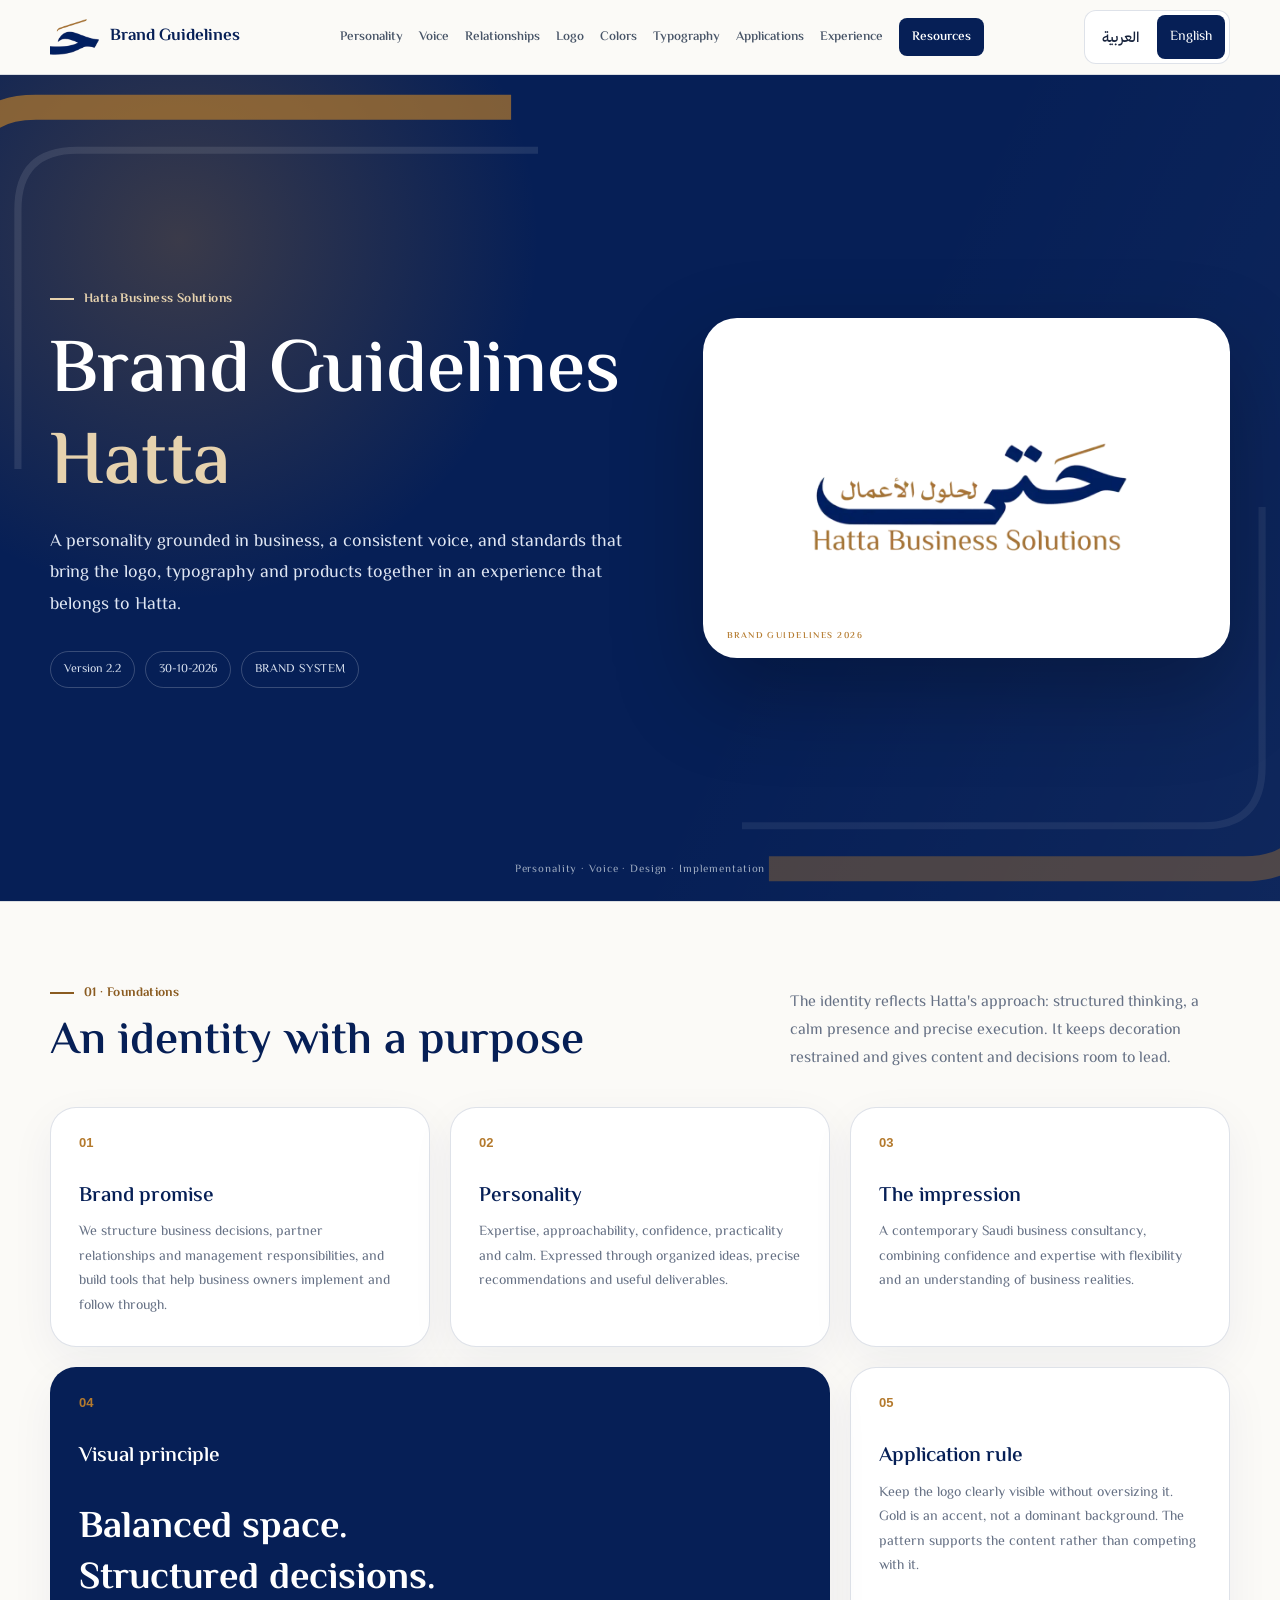
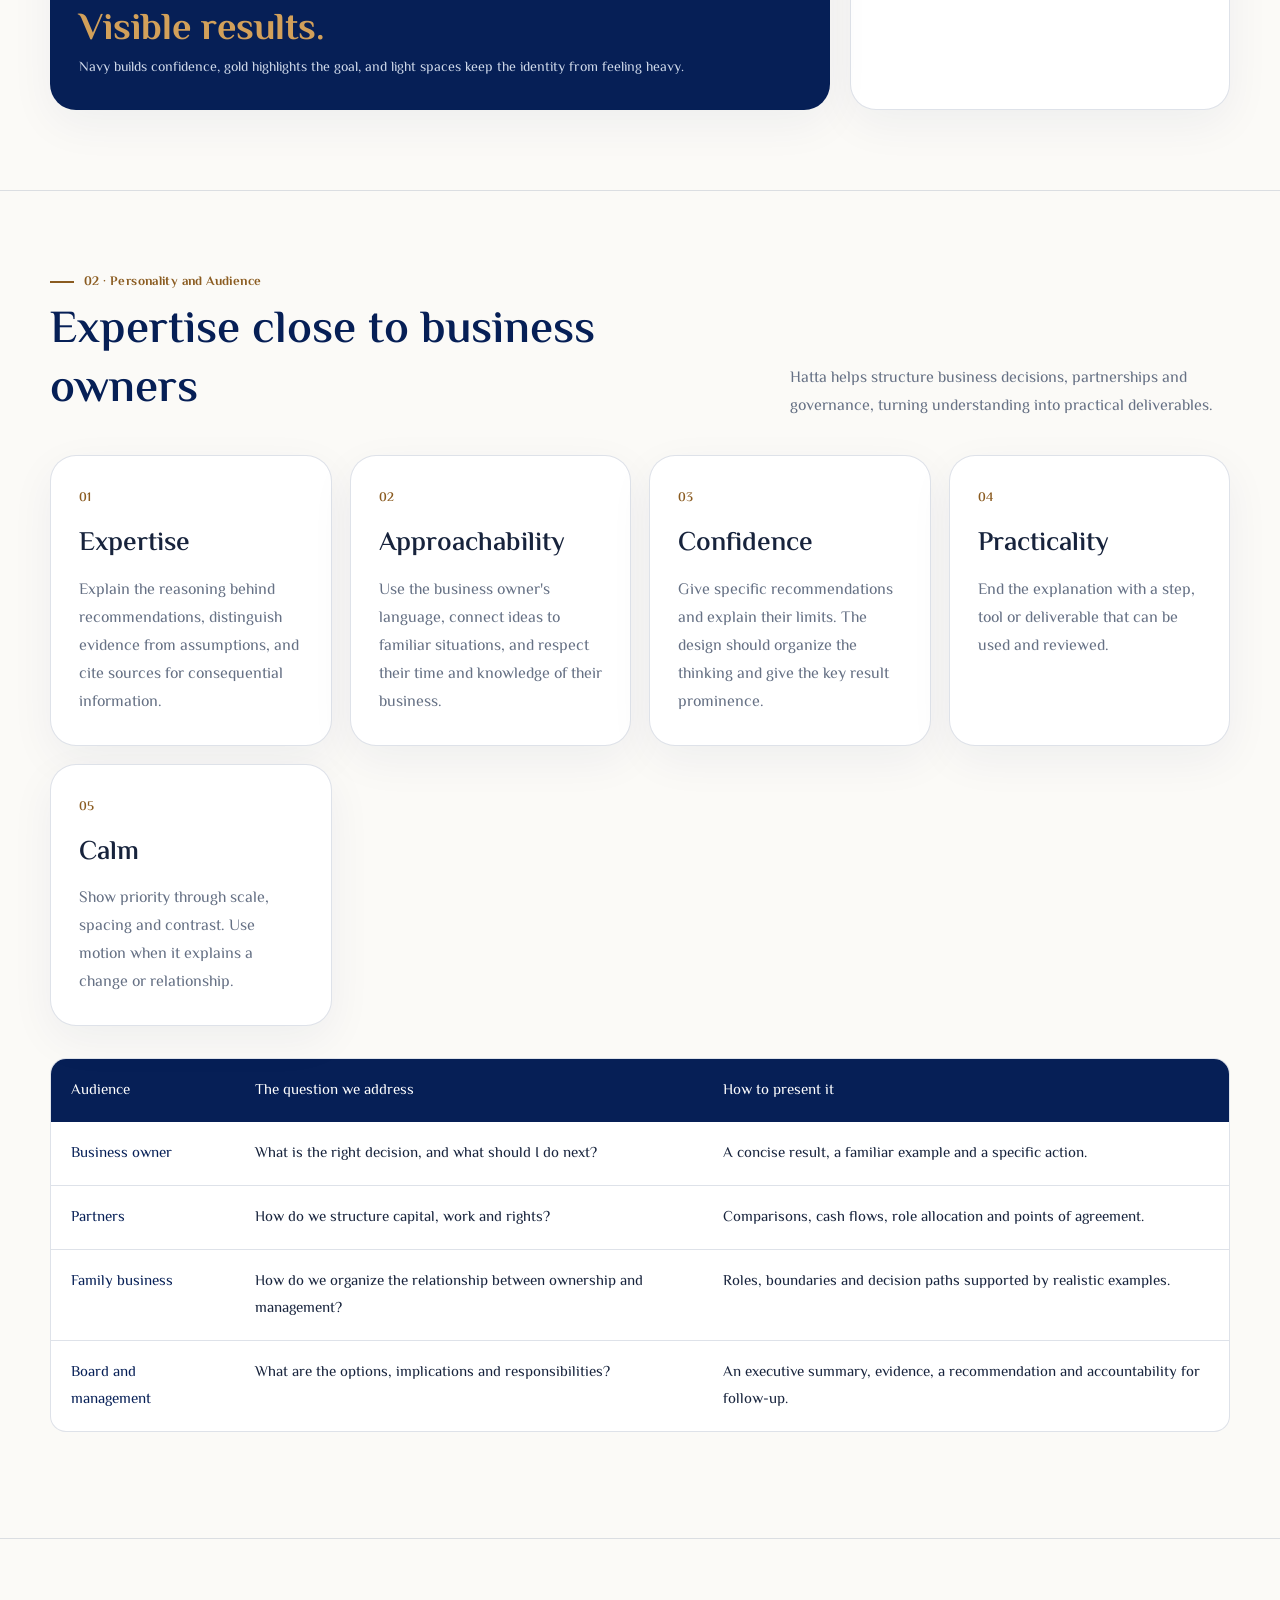
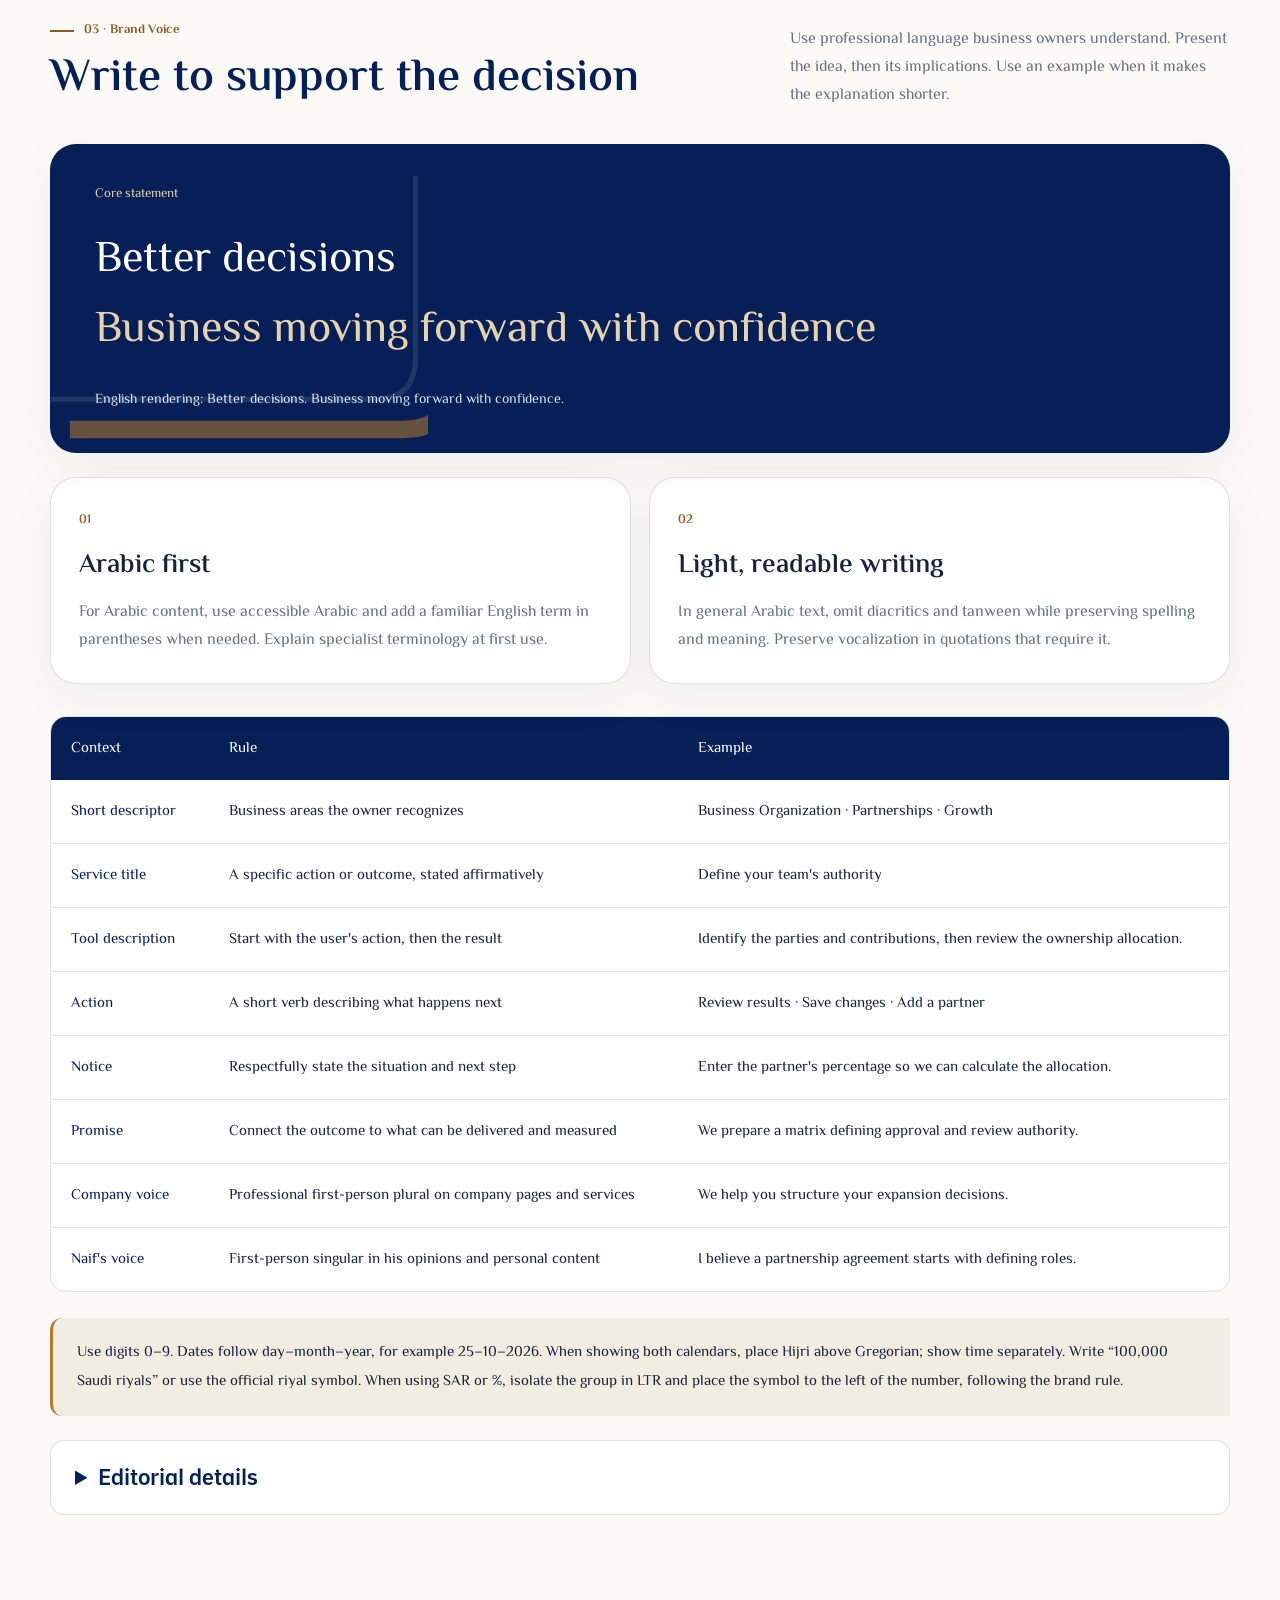
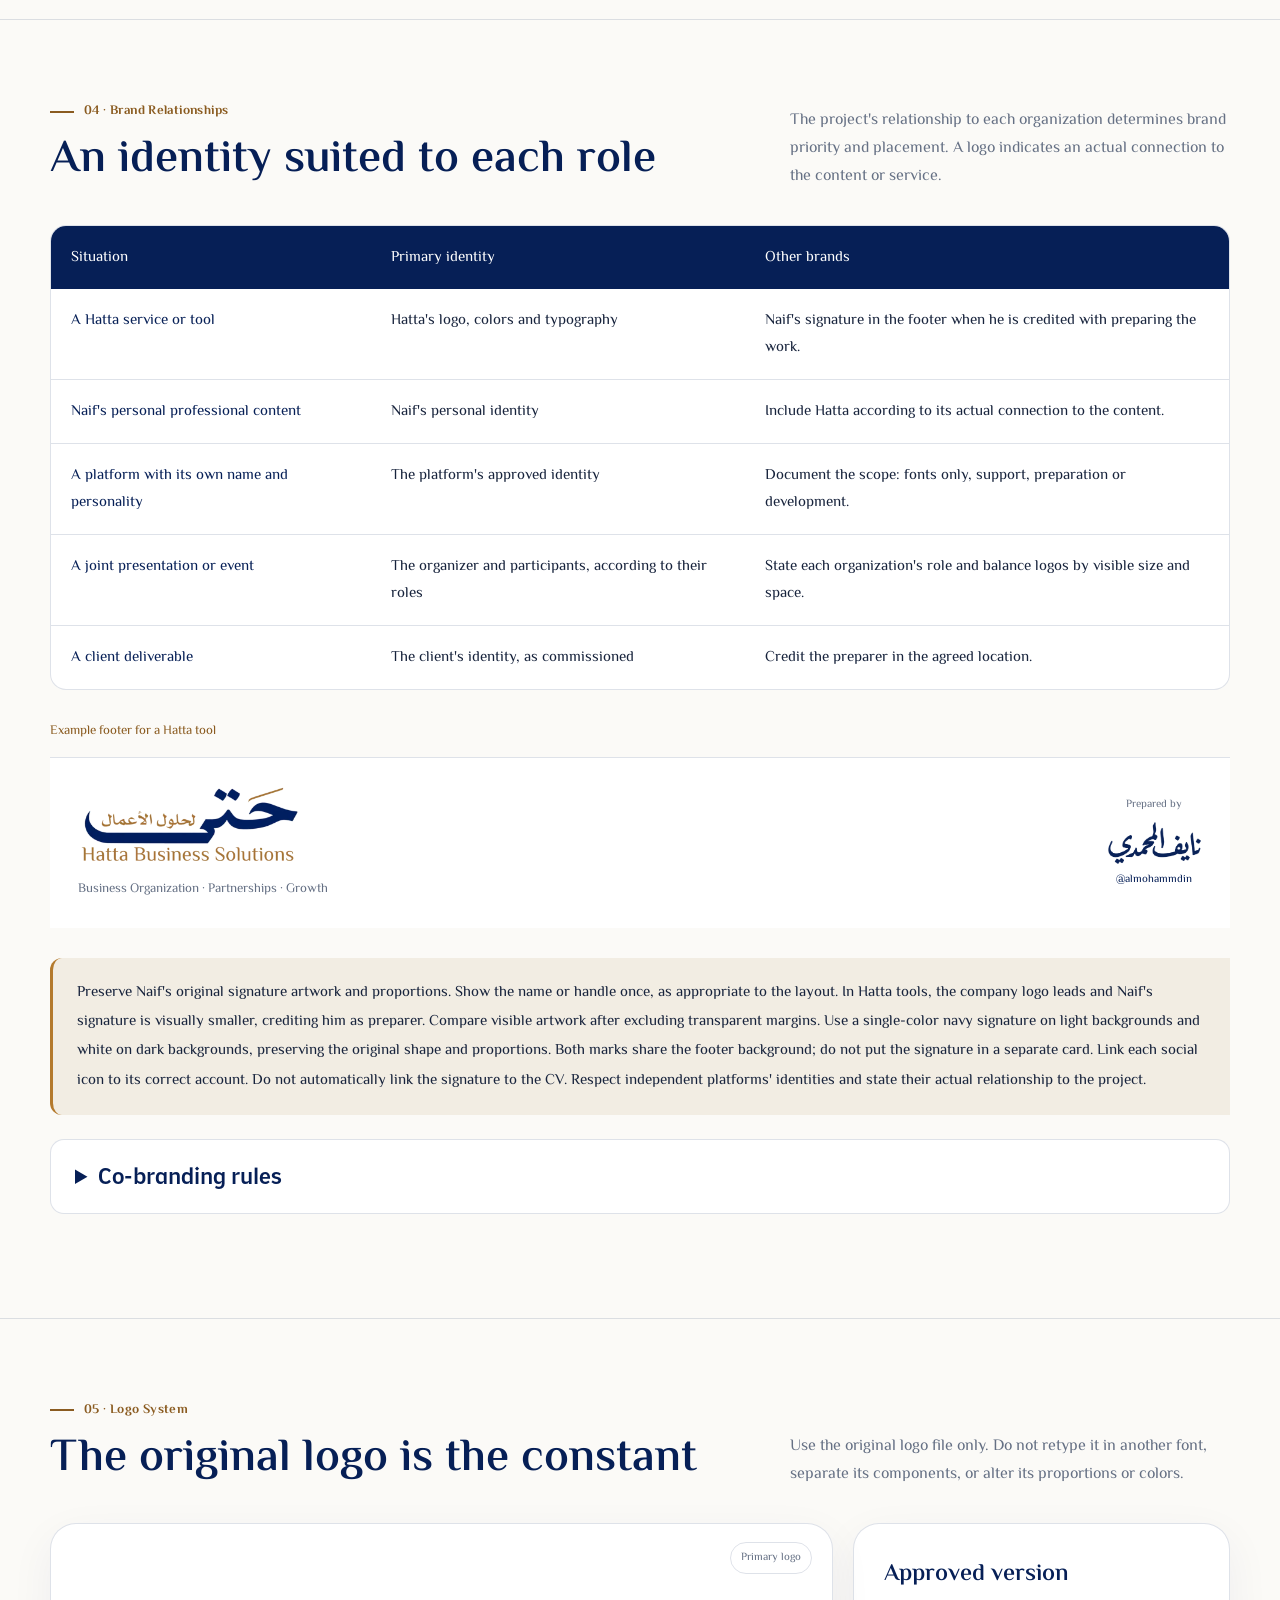
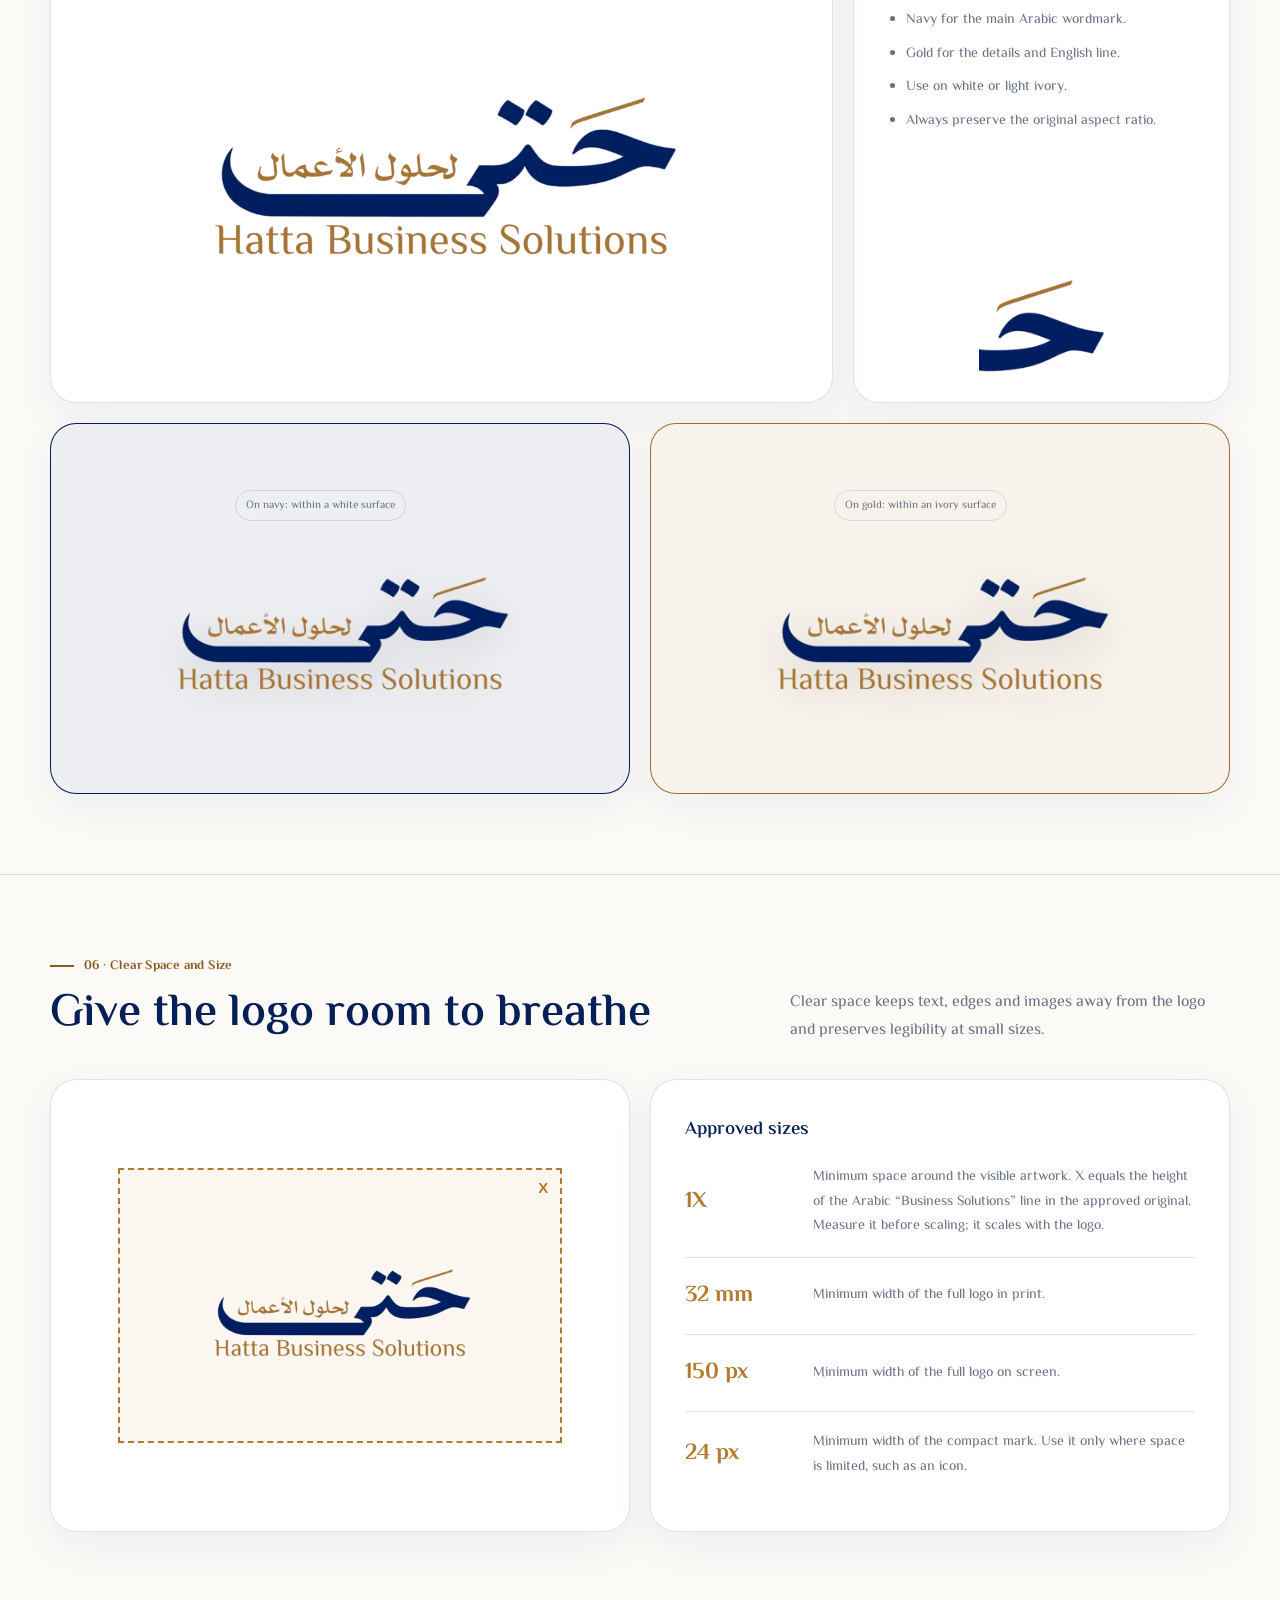
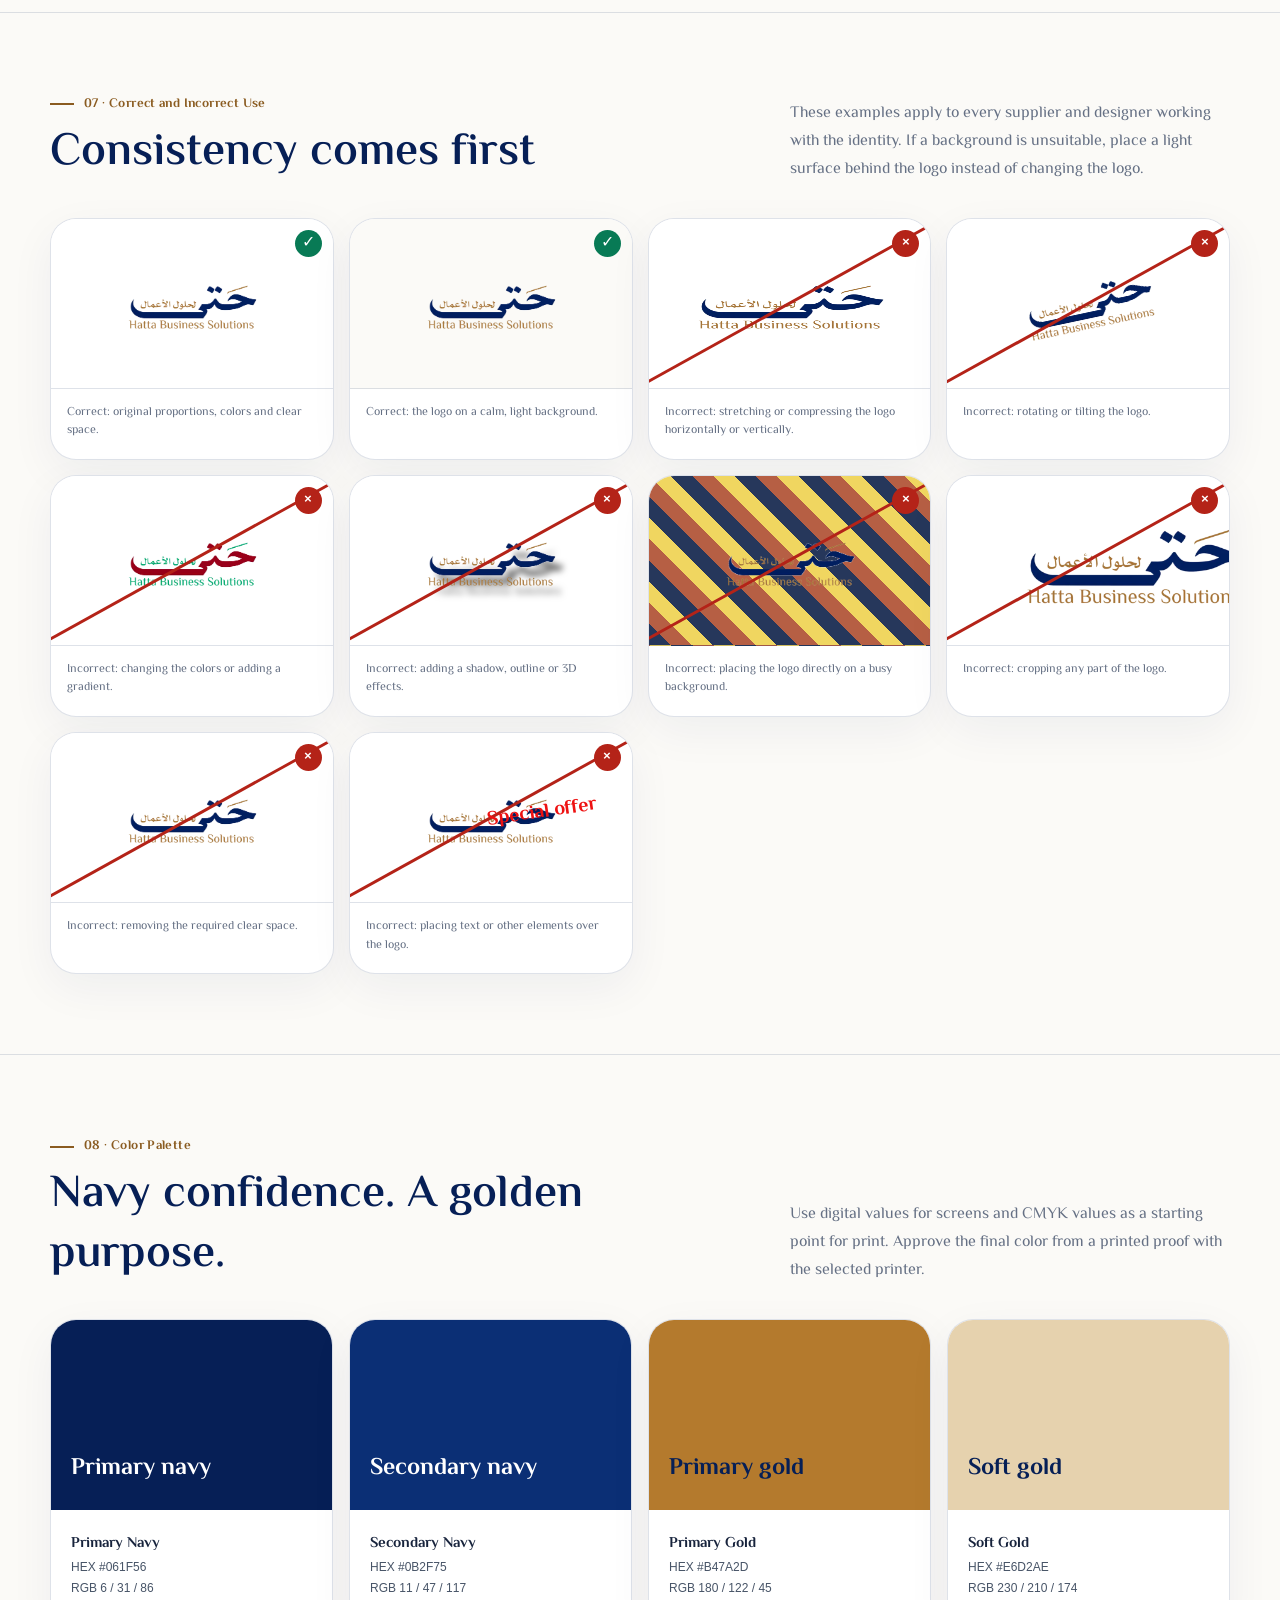
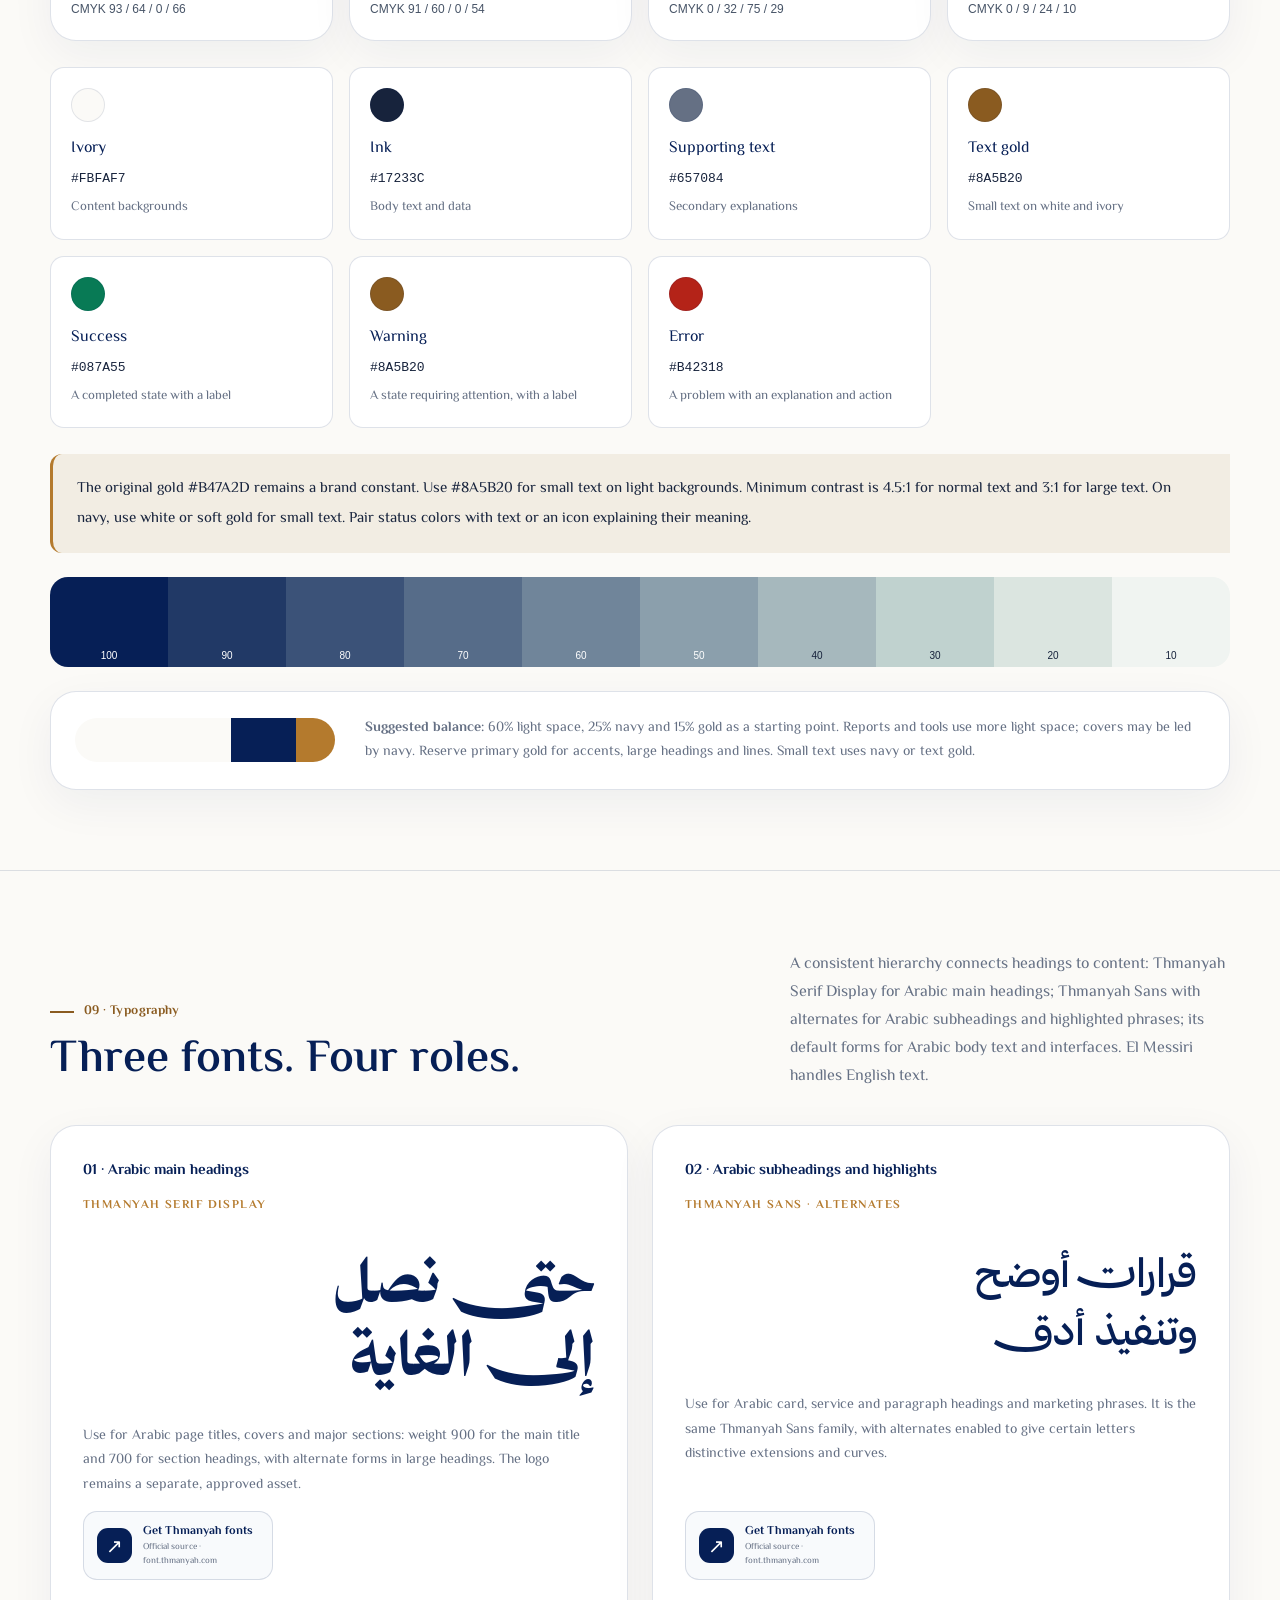
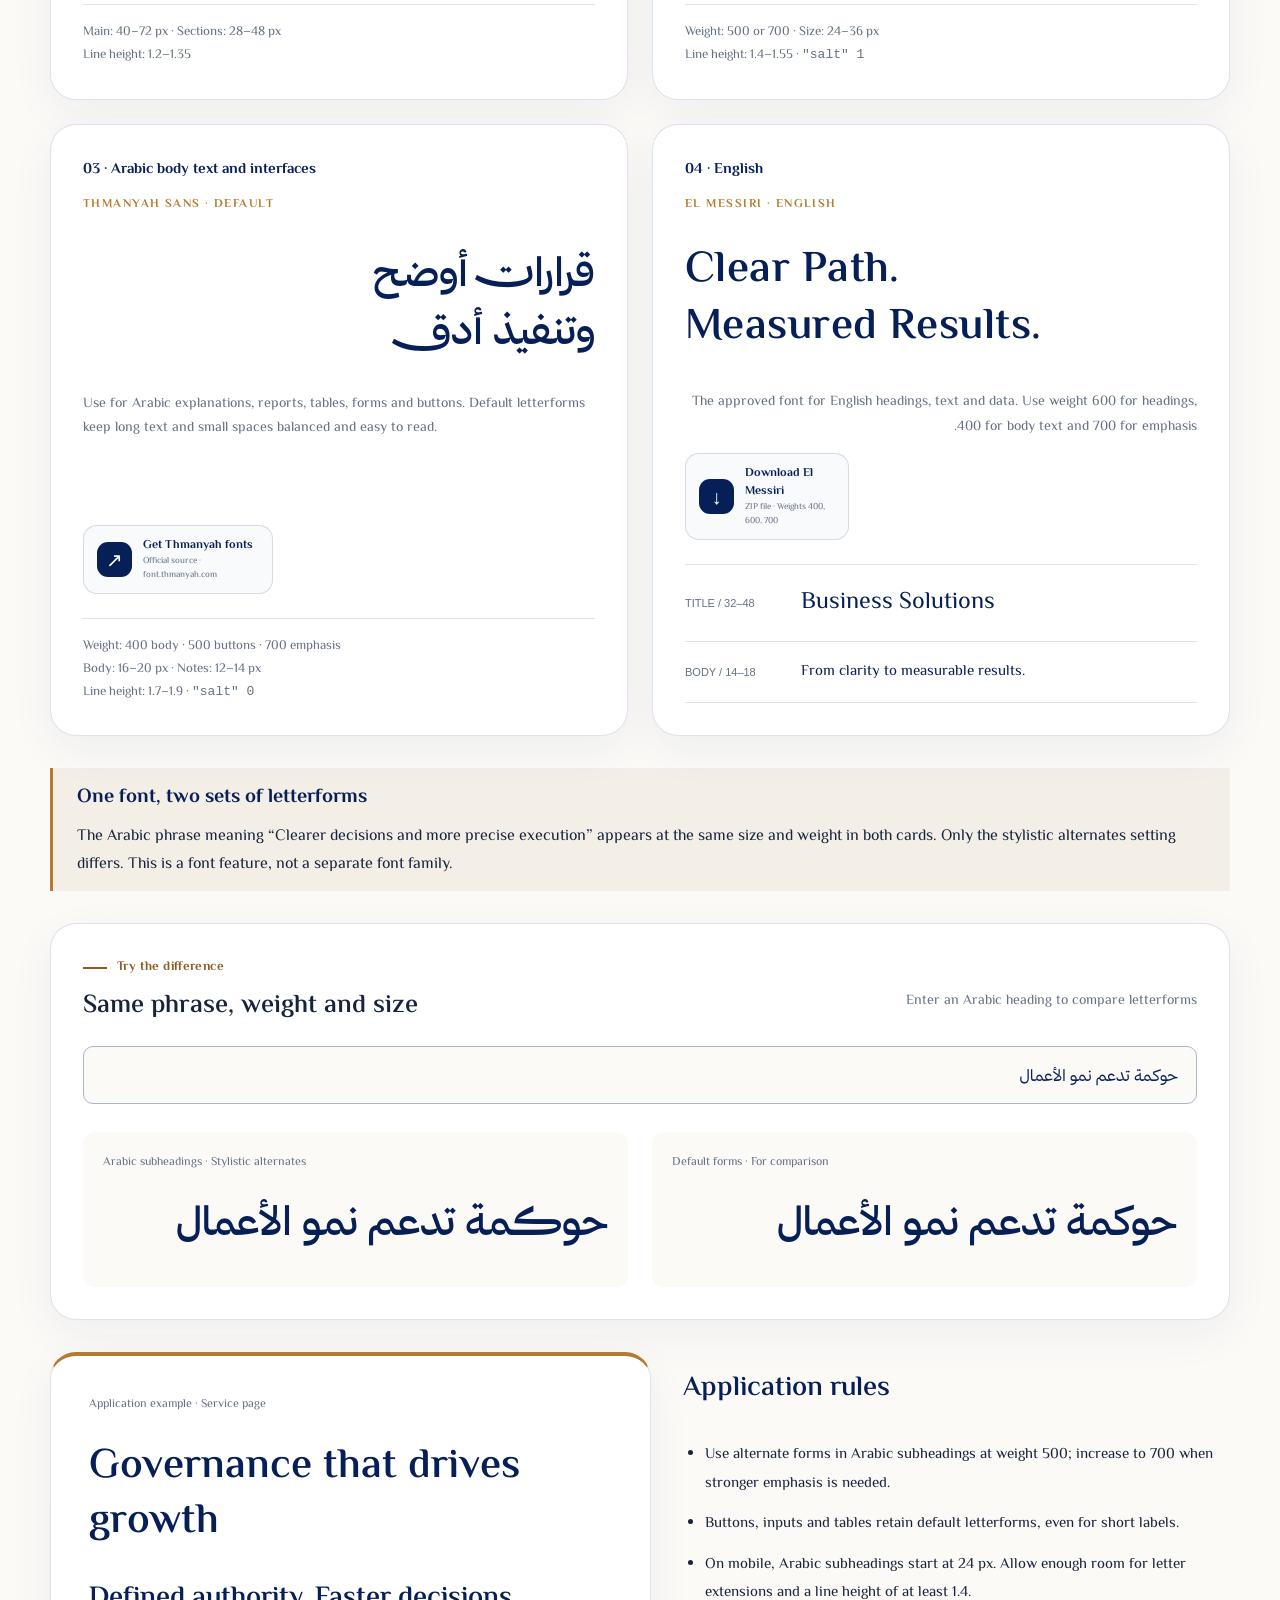
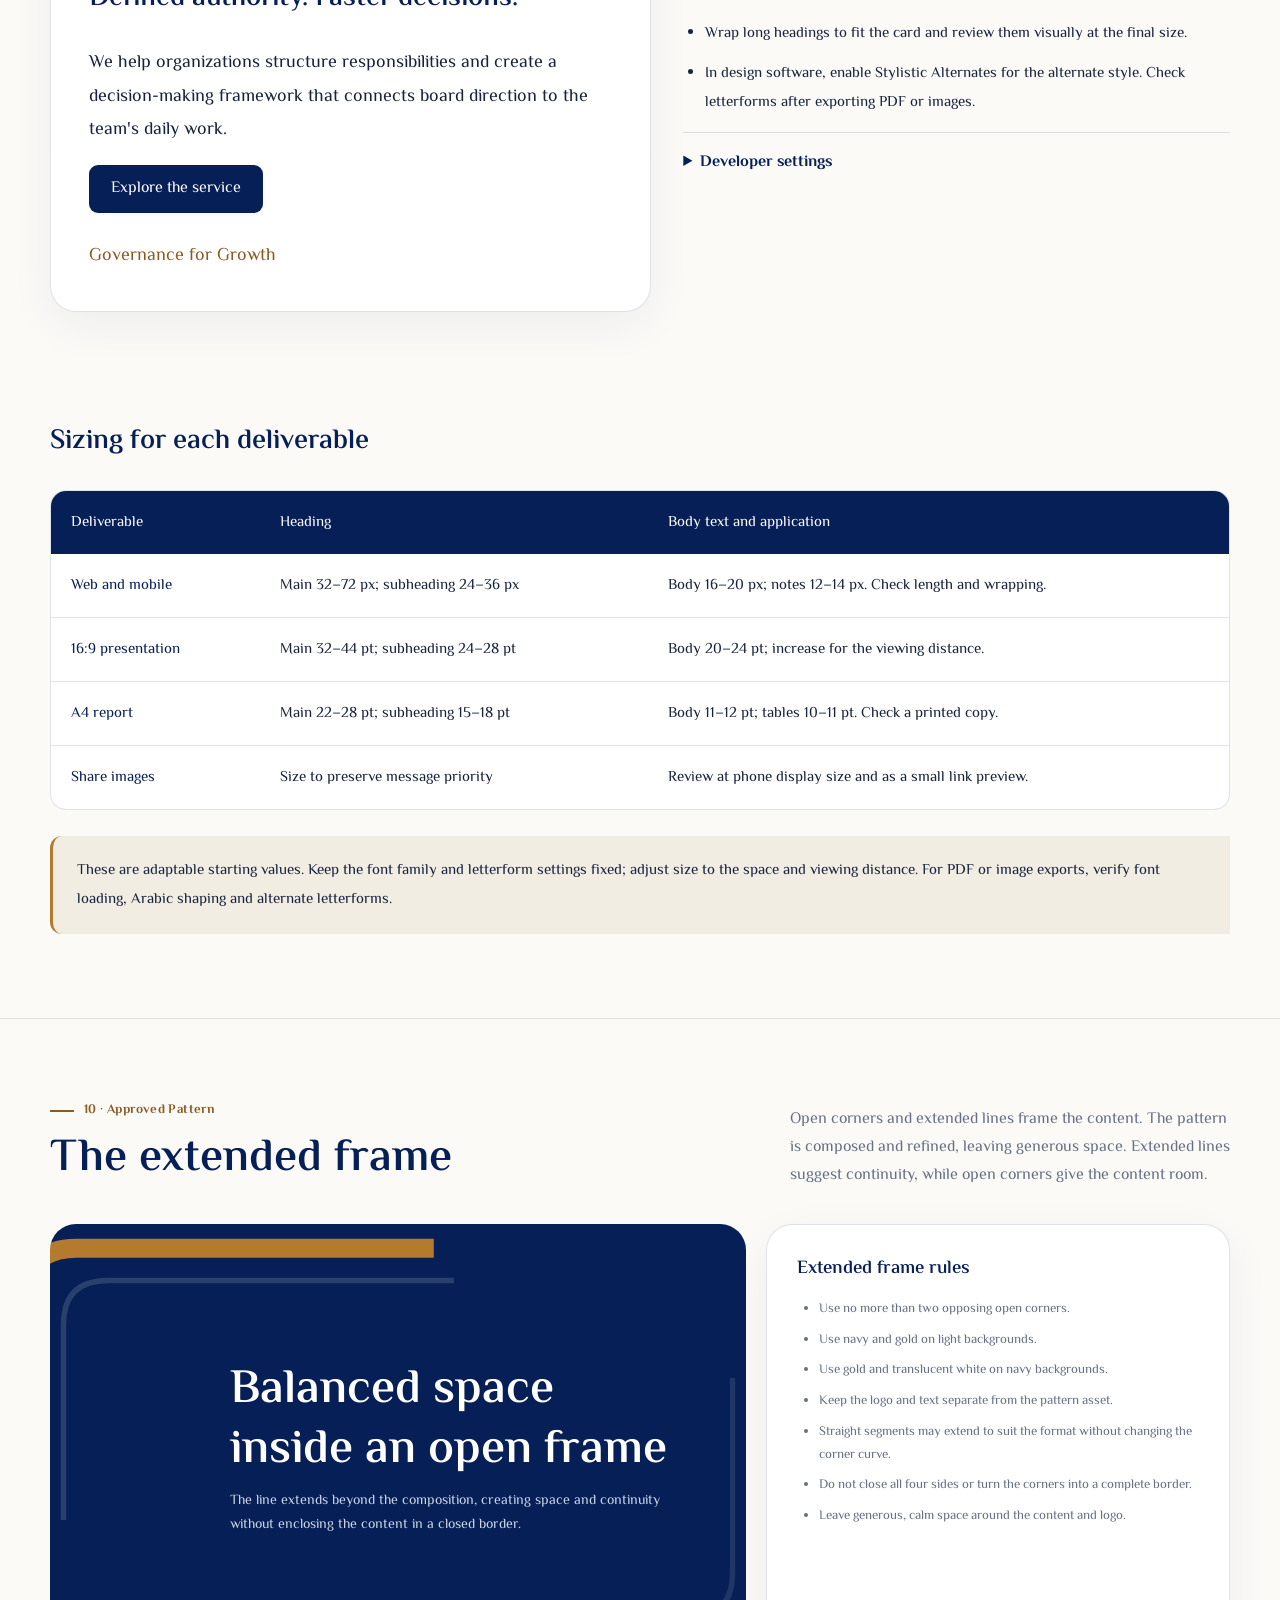
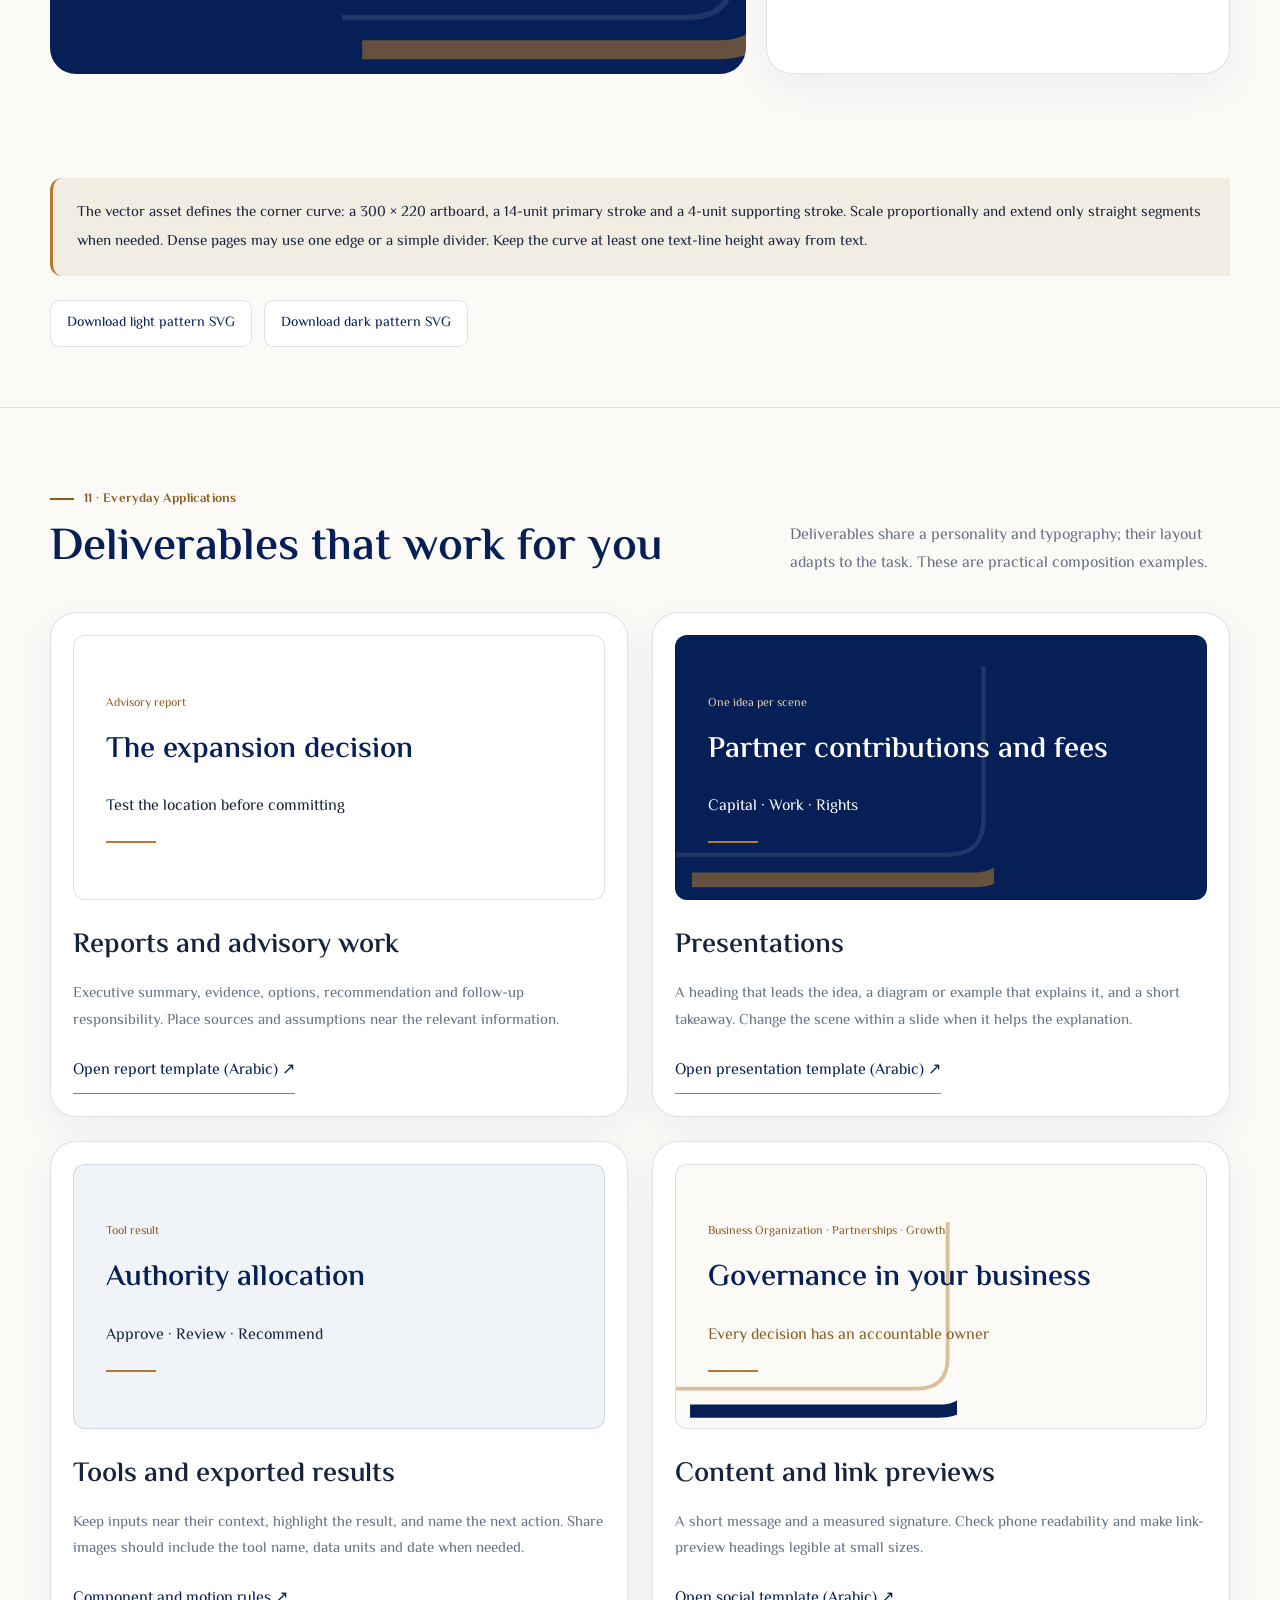
==== en.html @ 64c087de "Add complete English brand guide and bilingual navigation v2.2" ====
<!doctype html>
<html lang="en" dir="ltr">
<head>
  <meta charset="utf-8">
  <meta name="viewport" content="width=device-width, initial-scale=1, viewport-fit=cover">
  <meta name="theme-color" content="#061f56">
  <title>Hatta Brand Guidelines</title>
  <!-- Repository: hatta-brand-guide | Main file: index.html | Social preview: hatta-brand-guide-og.jpg (1200 × 630) -->
  <link rel="icon" type="image/png" href="assets/image-1.png">
  <link rel="apple-touch-icon" href="assets/image-1.png">
  <link rel="canonical" href="https://almohammdin.github.io/hatta-brand-guide/en.html">
  <meta name="description" content="Hatta&#x27;s personality, voice, design and application standards, with assets and implementation files for designers and AI assistants.">
  <meta property="og:locale" content="en_US">
  <meta property="og:type" content="website">
  <meta property="og:url" content="https://almohammdin.github.io/hatta-brand-guide/en.html">
  <meta property="og:title" content="Hatta Brand Guidelines | Personality and Application">
  <meta property="og:description" content="Hatta&#x27;s personality, voice, design and application standards, with assets and implementation files for designers and AI assistants.">
  <meta property="og:image" content="https://almohammdin.github.io/hatta-brand-guide/hatta-brand-guide-og.jpg">
  <meta property="og:image:width" content="1200">
  <meta property="og:image:height" content="630">
  <meta property="og:image:alt" content="Hatta Business Solutions Brand Guidelines">
  <meta name="twitter:card" content="summary_large_image">
  <meta name="twitter:title" content="Hatta Brand Guidelines | Personality and Application">
  <meta name="twitter:description" content="Hatta&#x27;s personality, voice, design and application standards, with assets and implementation files for designers and AI assistants.">
  <meta name="twitter:image" content="https://almohammdin.github.io/hatta-brand-guide/hatta-brand-guide-og.jpg">
  <style>
    @font-face{font-family:"El Messiri";src:url("assets/fonts/el-messiri-400.woff2") format("woff2");font-style:normal;font-weight:400;font-display:swap}
    @font-face{font-family:"El Messiri";src:url("assets/fonts/el-messiri-600.woff2") format("woff2");font-style:normal;font-weight:600;font-display:swap}
    @font-face{font-family:"El Messiri";src:url("assets/fonts/el-messiri-700.woff2") format("woff2");font-style:normal;font-weight:700;font-display:swap}
    @font-face{font-family:"Thmanyah Serif Display";src:url("assets/fonts/thmanyah-serif-display-400.woff2") format("woff2");font-style:normal;font-weight:400;font-display:swap}
    @font-face{font-family:"Thmanyah Serif Display";src:url("assets/fonts/thmanyah-serif-display-700.woff2") format("woff2");font-style:normal;font-weight:700;font-display:swap}
    @font-face{font-family:"Thmanyah Serif Display";src:url("assets/fonts/thmanyah-serif-display-900.woff2") format("woff2");font-style:normal;font-weight:900;font-display:swap}
    @font-face{font-family:"Thmanyah Sans";src:url("assets/fonts/thmanyah-sans-400.woff2") format("woff2");font-style:normal;font-weight:400;font-display:swap}
    @font-face{font-family:"Thmanyah Sans";src:url("assets/fonts/thmanyah-sans-500-600.woff2") format("woff2");font-style:normal;font-weight:500 600;font-display:swap}
    @font-face{font-family:"Thmanyah Sans";src:url("assets/fonts/thmanyah-sans-700-900.woff2") format("woff2");font-style:normal;font-weight:700 900;font-display:swap}
    :root{--navy:#061f56;--navy2:#0b2f75;--gold:#b47a2d;--gold2:#d2a05a;--sand:#e6d2ae;--paper:#fbfaf7;--ink:#17233c;--muted:#657084;--white:#fff;--line:rgba(6,31,86,.13);--danger:#b42318;--green:#087a55;--radius:26px;--shadow:0 24px 70px rgba(6,31,86,.12)}
    *{box-sizing:border-box}html{scroll-behavior:smooth;scroll-padding-top:92px}body{margin:0;background:var(--paper);color:var(--ink);font-family:"Thmanyah Sans","Thmanyah Serif Display",Tahoma,Arial,sans-serif;line-height:1.8;text-rendering:optimizeLegibility}img{max-width:100%;display:block}a{color:inherit;text-decoration:none}button{font:inherit}.wrap{width:min(1180px,calc(100% - 40px));margin-inline:auto}.display{font-family:"Thmanyah Serif Display","Thmanyah Sans",sans-serif;font-weight:800}.en{direction:ltr;font-family:Arial,sans-serif;letter-spacing:.03em}.kicker{display:flex;align-items:center;gap:10px;color:var(--gold);font-size:13px;font-weight:700;letter-spacing:.03em}.kicker:before{content:"";width:24px;height:2px;background:currentColor}.section{padding:92px 0;border-top:1px solid var(--line)}.section-head{display:grid;grid-template-columns:minmax(0,1fr) minmax(260px,440px);gap:48px;align-items:end;margin-bottom:48px}.section-head h2{font-size:clamp(30px,4vw,52px);line-height:1.25;margin:8px 0 0;color:var(--navy)}.section-head p{margin:0;color:var(--muted);font-size:17px}.card{background:#fff;border:1px solid var(--line);border-radius:var(--radius);box-shadow:0 14px 45px rgba(6,31,86,.055)}
    .topbar{position:sticky;top:0;z-index:80;height:74px;background:rgba(251,250,247,.92);backdrop-filter:blur(18px);border-bottom:1px solid var(--line)}.nav{height:100%;display:flex;align-items:center;justify-content:space-between;gap:24px}.mini-brand{display:flex;align-items:center;gap:11px;min-width:max-content}.mini-brand img{width:49px;height:39px;object-fit:contain}.mini-brand b{font-family:"Thmanyah Serif Display";color:var(--navy);font-size:18px}.links{display:flex;gap:19px;align-items:center;color:#475467;font-size:13px;font-weight:600}.links a:hover{color:var(--gold)}.print-btn{border:0;border-radius:99px;background:var(--navy);color:#fff;padding:10px 17px;cursor:pointer;box-shadow:0 8px 24px rgba(6,31,86,.15)}
    .cover{min-height:calc(100vh - 74px);display:flex;align-items:center;position:relative;overflow:hidden;background:var(--navy);color:#fff}.cover:before{content:"";position:absolute;inset:0;background:radial-gradient(circle at 14% 20%,rgba(180,122,45,.3),transparent 28%),linear-gradient(115deg,transparent 60%,rgba(255,255,255,.035))}.cover-pattern{position:absolute;inset:0;opacity:.17}.cover-grid{position:relative;z-index:1;display:grid;grid-template-columns:1.05fr .95fr;gap:70px;align-items:center;padding:90px 0}.cover h1{font-size:clamp(48px,8vw,96px);line-height:1.08;margin:18px 0 16px}.cover h1 span{display:block;color:var(--gold2)}.cover p{font-size:19px;color:#dfe6f3;max-width:620px;margin:0}.cover-meta{display:flex;gap:10px;flex-wrap:wrap;margin-top:30px}.cover-meta span{border:1px solid rgba(255,255,255,.2);border-radius:99px;padding:7px 13px;color:#dae2f0;font-size:12px}.cover-logo{background:#fff;border-radius:34px;padding:55px 45px;box-shadow:0 35px 90px rgba(0,0,0,.25);position:relative}.cover-logo:after{content:"BRAND GUIDELINES 2026";position:absolute;left:24px;bottom:17px;color:var(--gold);font:600 9px/1 Arial;letter-spacing:.16em}.cover-logo img{width:100%;height:auto}.scroll-note{position:absolute;bottom:22px;right:50%;transform:translateX(50%);font-size:11px;color:#9eabc1;letter-spacing:.08em}
    .intro-grid{display:grid;grid-template-columns:repeat(3,1fr);gap:20px}.intro-card{padding:28px}.intro-card .n{font:700 13px/1 Arial;color:var(--gold);margin-bottom:32px}.intro-card h3{color:var(--navy);margin:0 0 8px;font-size:21px}.intro-card p{margin:0;color:var(--muted);font-size:14px}.principle{grid-column:span 2;background:var(--navy);color:#fff;position:relative;overflow:hidden}.principle h3{color:#fff}.principle p{color:#ced8e9}.principle strong{font-family:"Thmanyah Serif Display";font-size:38px;line-height:1.35;display:block;margin-top:30px}.principle strong em{font-style:normal;color:var(--gold2)}
    .logo-master{display:grid;grid-template-columns:1.35fr .65fr;gap:20px}.logo-board{min-height:450px;display:grid;place-items:center;padding:70px;position:relative;background:#fff}.logo-board img{width:min(650px,100%)}.logo-board .tag,.logo-reverse .tag{position:absolute;top:18px;right:20px;font-size:11px;color:var(--muted);padding:5px 10px;border:1px solid var(--line);border-radius:99px}.logo-notes{padding:30px;display:flex;flex-direction:column;justify-content:space-between}.logo-notes h3{color:var(--navy);font-size:24px;margin:0 0 12px}.logo-notes ul{margin:0;padding-right:19px;color:var(--muted);font-size:14px}.logo-notes li+li{margin-top:9px}.logo-mark{width:125px;margin:28px auto 0}.logo-variants{display:grid;grid-template-columns:1fr 1fr;gap:20px;margin-top:20px}.logo-reverse{min-height:260px;display:grid;place-items:center;padding:48px;position:relative;overflow:hidden}.logo-reverse.navy{background:var(--navy)}.logo-reverse.gold{background:var(--gold)}.logo-reverse img{width:min(460px,100%);filter:drop-shadow(0 8px 20px rgba(0,0,0,.12))}.logo-reverse.navy:before,.logo-reverse.gold:before{content:"";position:absolute;inset:0;background:rgba(255,255,255,.93)}.logo-reverse.navy img,.logo-reverse.gold img,.logo-reverse .tag{position:relative}.logo-reverse.gold:before{background:rgba(251,250,247,.95)}
    .clearspace-grid{display:grid;grid-template-columns:1fr 1fr;gap:20px}.clear-demo{padding:42px;min-height:390px;display:grid;place-items:center}.safe-zone{position:relative;width:min(520px,90%);padding:42px;border:2px dashed var(--gold);background:rgba(230,210,174,.18)}.safe-zone:after{content:"X";position:absolute;top:9px;right:12px;color:var(--gold);font:700 15px Arial}.safe-zone img{width:100%}.measure-card{padding:34px}.measure-card h3{margin:0;color:var(--navy)}.measure-row{display:grid;grid-template-columns:110px 1fr;gap:18px;padding:18px 0;border-bottom:1px solid var(--line);align-items:center}.measure-row:last-child{border-bottom:0}.measure-row b{font-size:23px;color:var(--gold)}.measure-row span{font-size:14px;color:var(--muted)}
    .dos{display:grid;grid-template-columns:repeat(4,1fr);gap:15px}.rule{overflow:hidden;position:relative}.rule-visual{height:170px;display:grid;place-items:center;padding:30px;background:#fff;border-bottom:1px solid var(--line);position:relative}.rule-visual img{max-height:93px;width:auto}.rule p{font-size:12px;line-height:1.55;margin:0;padding:15px 16px 18px;color:var(--muted)}.rule .status{position:absolute;z-index:2;top:11px;right:11px;width:27px;height:27px;border-radius:50%;display:grid;place-items:center;color:#fff;font-weight:800}.rule.ok .status{background:var(--green)}.rule.bad .status{background:var(--danger)}.rule.bad .rule-visual:after{content:"";position:absolute;width:115%;height:3px;background:var(--danger);transform:rotate(-29deg)}.bad-stretch img{transform:scaleX(1.45)}.bad-rotate img{transform:rotate(-12deg)}.bad-shadow img{filter:drop-shadow(8px 9px 3px #777)}.bad-color img{filter:hue-rotate(115deg) saturate(1.7)}.bad-busy{background:repeating-linear-gradient(45deg,#26375b 0 15px,#b65f44 15px 30px,#f0d660 30px 45px)}.bad-crop img{transform:scale(1.7) translateX(15%)}.bad-tight{padding:3px}.bad-text:before{content:"Special offer";position:absolute;z-index:3;top:62px;right:35px;font-size:25px;color:#e11;font-weight:800;transform:rotate(-8deg)}
    .palette{display:grid;grid-template-columns:repeat(4,1fr);gap:16px}.swatch{overflow:hidden}.swatch-color{height:190px;padding:20px;display:flex;align-items:flex-end;color:#fff}.swatch-color b{font-size:24px}.swatch-info{padding:20px;font:12px/1.75 Arial;color:#475467;direction:ltr}.swatch-info strong{display:block;color:var(--ink);font:700 15px/1.8 "Thmanyah Sans";direction:rtl}.tints{display:grid;grid-template-columns:repeat(10,1fr);height:90px;border-radius:18px;overflow:hidden;margin-top:22px}.tints span{display:flex;align-items:flex-end;justify-content:center;padding:6px;font:10px Arial;color:#fff}.tints span:nth-child(n+7){color:var(--ink)}.ratio-note{margin-top:24px;padding:24px;display:grid;grid-template-columns:260px 1fr;gap:30px;align-items:center}.ratio-bar{display:flex;height:44px;border-radius:99px;overflow:hidden}.ratio-bar i:nth-child(1){width:60%;background:var(--paper)}.ratio-bar i:nth-child(2){width:25%;background:var(--navy)}.ratio-bar i:nth-child(3){width:15%;background:var(--gold)}.ratio-note p{margin:0;color:var(--muted);font-size:14px}
    .type-grid{display:grid;grid-template-columns:1fr 1fr;gap:20px}.type-card{padding:34px;min-height:390px}.type-card .font-name{color:var(--gold);font:700 12px Arial;letter-spacing:.12em}.type-card .sample{font-family:"Thmanyah Serif Display";font-weight:900;font-size:68px;line-height:1.22;color:var(--navy);margin:35px 0 20px}.type-card.secondary .sample{font-family:"Thmanyah Sans";font-weight:500;font-size:48px;line-height:1.35}.type-card p{font-size:14px;color:var(--muted)}.type-scale{margin-top:20px;border-top:1px solid var(--line)}.type-line{display:grid;grid-template-columns:100px 1fr;align-items:center;gap:16px;padding:17px 0;border-bottom:1px solid var(--line)}.type-line small{font:11px Arial;color:var(--muted);direction:ltr}.type-line span{color:var(--navy)}
    .pattern-show{display:grid;grid-template-columns:1.2fr .8fr;gap:20px}.pattern-main{min-height:420px;background:var(--navy);position:relative;overflow:hidden;border-radius:var(--radius)}.pattern-main svg{position:absolute;inset:0;width:100%;height:100%}.pattern-caption{position:absolute;right:34px;bottom:30px;color:#fff}.pattern-caption h3{font-size:31px;margin:0}.pattern-caption p{margin:4px 0 0;color:#c8d3e6;font-size:13px}.pattern-rules{padding:30px}.pattern-rules h3{margin:0 0 20px;color:var(--navy)}.use-level{display:grid;grid-template-columns:78px 1fr;gap:14px;align-items:center;margin:16px 0}.use-level i{height:34px;border-radius:8px;background:var(--navy);position:relative;overflow:hidden}.use-level i:after{content:"ى";font-family:"Thmanyah Serif Display";position:absolute;color:var(--gold);font-size:40px;right:7px;top:-20px;opacity:var(--o)}.use-level b{font-size:14px}.use-level span{display:block;font-size:11px;color:var(--muted)}
    .mockup-grid{display:grid;grid-template-columns:repeat(12,1fr);gap:20px}.mock{position:relative;overflow:hidden;min-height:350px;background:#e9e6df;border-radius:var(--radius);border:1px solid rgba(6,31,86,.08)}.mock h3{position:absolute;top:18px;right:22px;margin:0;color:var(--navy);font-size:15px;z-index:5}.mock .spec{position:absolute;bottom:13px;right:18px;color:#6c7480;font:10px Arial;direction:ltr;z-index:5}.stationery{grid-column:span 7;min-height:510px}.envelope-mock{grid-column:span 5;min-height:510px}.card-mock{grid-column:span 5}.notebook-mock{grid-column:span 7}.letter{position:absolute;width:52%;height:76%;background:#fff;left:12%;top:12%;box-shadow:0 22px 50px rgba(0,0,0,.18);padding:7% 5%}.letter img{width:48%;margin-right:auto}.letter .gold-line{height:3px;background:var(--gold);margin:25px 0}.letter .textline{height:5px;border-radius:5px;background:#e0e5ec;margin:12px 0}.letter .textline.short{width:55%}.letter .footerline{position:absolute;bottom:6%;right:8%;left:8%;height:20px;border-top:1px solid var(--gold);font:7px Arial;color:var(--navy);padding-top:6px;direction:ltr}.folder{position:absolute;width:42%;height:68%;background:var(--navy);right:8%;top:19%;box-shadow:0 20px 40px rgba(0,0,0,.2);padding:26px}.folder img{filter:none;background:#fff;border-radius:12px;padding:12px}.folder:after{content:"";position:absolute;inset:auto 0 0;height:32%;opacity:.4;background-image:url("data:image/svg+xml,%3Csvg xmlns='http://www.w3.org/2000/svg' width='150' height='90'%3E%3Cpath d='M-10 55 Q35 8 80 55 T170 55' fill='none' stroke='%23b47a2d' stroke-width='3'/%3E%3Ccircle cx='62' cy='67' r='3' fill='%23b47a2d'/%3E%3Ccircle cx='73' cy='67' r='3' fill='%23b47a2d'/%3E%3C/svg%3E")}.envelope{position:absolute;width:78%;height:45%;left:11%;top:28%;background:#fff;box-shadow:0 22px 45px rgba(0,0,0,.17);overflow:hidden}.envelope:before{content:"";position:absolute;inset:0;background:linear-gradient(32deg,transparent 49.5%,#eee 50%,transparent 50.6%),linear-gradient(-32deg,transparent 49.5%,#eee 50%,transparent 50.6%)}.envelope img{position:absolute;width:38%;top:22px;right:26px}.envelope .address{position:absolute;bottom:25px;left:27px;color:#7b8491;font:8px/1.6 Arial;direction:ltr}.envelope .band{position:absolute;inset:0 0 0 auto;width:9px;background:var(--gold)}.business-card{position:absolute;width:71%;height:42%;border-radius:9px;box-shadow:0 20px 40px rgba(0,0,0,.2);padding:24px}.business-card.front{background:#fff;right:8%;top:18%;transform:rotate(-4deg);z-index:2}.business-card.back{background:var(--navy);left:8%;bottom:14%;transform:rotate(4deg)}.business-card.front img{width:48%}.business-card.front .person{position:absolute;bottom:23px;right:24px}.business-card.front .person b{display:block;color:var(--navy);font-size:12px}.business-card.front .person span{font-size:8px;color:var(--gold)}.business-card.back img{width:50%;margin:auto;background:#fff;border-radius:9px;padding:8px}.book{position:absolute;width:55%;height:72%;background:var(--navy);right:22%;top:14%;border-radius:7px 18px 18px 7px;box-shadow:16px 22px 45px rgba(0,0,0,.25);padding:50px 35px}.book:before{content:"";position:absolute;top:0;bottom:0;right:13px;border-right:2px solid rgba(255,255,255,.12)}.book img{background:#fff;border-radius:12px;padding:13px}.book .year{position:absolute;bottom:27px;right:35px;color:var(--gold);font:700 12px Arial}.book .pat{position:absolute;inset:auto 0 0;height:35%;opacity:.5;background-image:url("data:image/svg+xml,%3Csvg xmlns='http://www.w3.org/2000/svg' width='150' height='90'%3E%3Cpath d='M-10 55 Q35 8 80 55 T170 55' fill='none' stroke='%23b47a2d' stroke-width='3'/%3E%3Ccircle cx='62' cy='67' r='3' fill='%23b47a2d'/%3E%3Ccircle cx='73' cy='67' r='3' fill='%23b47a2d'/%3E%3C/svg%3E")}
    .display-grid{display:grid;grid-template-columns:repeat(12,1fr);gap:20px}.rollup-box{grid-column:span 4;min-height:580px}.popup-box{grid-column:span 8;min-height:580px}.rollup{position:absolute;width:46%;height:77%;background:#fff;right:27%;top:12%;box-shadow:0 18px 40px rgba(0,0,0,.18);padding:36px 24px;overflow:hidden}.rollup:before{content:"";position:absolute;top:0;left:0;right:0;height:11px;background:var(--gold)}.rollup img{margin-top:20px}.rollup h4{font-family:"Thmanyah Serif Display";color:var(--navy);font-size:23px;line-height:1.3;margin:43px 0 10px}.rollup p{font-size:9px;color:var(--muted);line-height:1.7}.rollup .cta{position:absolute;bottom:28px;right:24px;left:24px;background:var(--navy);color:#fff;text-align:center;border-radius:99px;padding:8px;font-size:8px}.rollup .pattern-small{position:absolute;left:-60px;bottom:77px;width:190px;height:110px;border:3px solid var(--gold);border-radius:50%;opacity:.18}.stand{position:absolute;height:9px;background:#1d2430;bottom:8%;right:19%;left:19%;border-radius:3px}.popup{position:absolute;width:86%;height:58%;right:7%;top:21%;background:var(--navy);box-shadow:0 22px 45px rgba(0,0,0,.2);display:flex;align-items:center;justify-content:center;overflow:hidden}.popup:before{content:"";position:absolute;inset:0;opacity:.25;background-image:url("data:image/svg+xml,%3Csvg xmlns='http://www.w3.org/2000/svg' width='200' height='110'%3E%3Cpath d='M-20 65 Q40 5 100 65 T220 65' fill='none' stroke='%23b47a2d' stroke-width='4'/%3E%3Ccircle cx='78' cy='81' r='4' fill='%23b47a2d'/%3E%3Ccircle cx='92' cy='81' r='4' fill='%23b47a2d'/%3E%3C/svg%3E")}.popup .popup-logo{position:relative;background:#fff;border-radius:21px;padding:30px;width:42%;box-shadow:0 15px 38px rgba(0,0,0,.22)}.popup .repeat{position:absolute;color:rgba(255,255,255,.9);font-family:"Thmanyah Serif Display";font-size:15px;bottom:16px;right:28px}.popup .repeat.left{right:auto;left:28px}.popup-feet{position:absolute;bottom:17%;left:10%;right:10%;display:flex;justify-content:space-between}.popup-feet i{width:30px;height:8px;background:#333;border-radius:50%}
    .digital-grid{display:grid;grid-template-columns:1.2fr .8fr;gap:20px}.signature{padding:35px;display:flex;align-items:center;gap:28px;min-height:240px}.sig-logo{width:30%;padding-left:26px;border-left:1px solid var(--gold)}.sig-data b{display:block;color:var(--navy);font-size:20px}.sig-data .role{display:block;color:var(--gold);font-size:12px;margin-bottom:13px}.sig-data p{margin:0;color:var(--muted);font:11px/1.8 Arial;direction:ltr;text-align:right}.social-card{min-height:240px;background:var(--navy);padding:34px;position:relative;overflow:hidden}.social-card:before{content:"";position:absolute;width:270px;height:270px;border:34px solid rgba(180,122,45,.17);border-radius:50%;left:-80px;bottom:-110px}.social-card img{width:47%;background:#fff;border-radius:13px;padding:12px;position:relative}.social-card h3{font-size:26px;line-height:1.35;color:#fff;position:absolute;right:34px;bottom:27px;margin:0;max-width:60%}.social-card h3 span{color:var(--gold2)}
    .spec-table{width:100%;border-collapse:collapse;background:#fff;border-radius:20px;overflow:hidden;box-shadow:0 12px 38px rgba(6,31,86,.06)}.spec-table th,.spec-table td{padding:16px 18px;text-align:right;border-bottom:1px solid var(--line);font-size:13px}.spec-table th{background:var(--navy);color:#fff;font-weight:600}.spec-table td:first-child{font-weight:700;color:var(--navy)}.spec-table td:nth-child(2){direction:ltr;text-align:left}.spec-table tr:last-child td{border-bottom:0}.final-note{padding:55px;background:var(--navy);color:#fff;display:grid;grid-template-columns:1fr auto;align-items:center;gap:40px}.final-note h2{font-family:"Thmanyah Serif Display";font-size:42px;line-height:1.3;margin:0}.final-note p{color:#ccd6e6;margin:9px 0 0}.final-note img{width:220px;background:#fff;border-radius:20px;padding:17px}.footer{padding:30px 0;color:var(--muted);font-size:11px}.footer .wrap{display:flex;justify-content:space-between;gap:20px}
    @media(max-width:960px){.links{display:none}.cover-grid,.section-head,.logo-master,.clearspace-grid,.pattern-show,.digital-grid{grid-template-columns:1fr}.cover{min-height:auto}.cover-grid{padding:70px 0}.cover-logo{max-width:580px}.intro-grid{grid-template-columns:1fr 1fr}.principle{grid-column:span 2}.dos{grid-template-columns:repeat(2,1fr)}.palette{grid-template-columns:1fr 1fr}.type-grid{grid-template-columns:1fr}.stationery,.envelope-mock,.card-mock,.notebook-mock,.rollup-box,.popup-box{grid-column:1/-1}.ratio-note{grid-template-columns:1fr}.section{padding:70px 0}}
    @media(max-width:620px){.wrap{width:min(100% - 26px,1180px)}.mini-brand span{display:none}.cover-grid{gap:40px}.cover-logo{padding:35px 25px}.intro-grid,.logo-variants,.palette{grid-template-columns:1fr}.principle{grid-column:auto}.section-head{gap:18px}.section-head h2{font-size:34px}.logo-board{padding:35px;min-height:280px}.dos{grid-template-columns:1fr}.type-card .sample{font-size:48px}.mockup-grid,.display-grid{display:block}.mock{margin-bottom:16px}.stationery,.envelope-mock{min-height:430px}.popup-box{min-height:400px}.rollup-box{min-height:540px}.signature{display:block}.sig-logo{width:55%;padding:0 0 18px;border-left:0;border-bottom:1px solid var(--gold);margin-bottom:18px}.final-note{grid-template-columns:1fr;padding:35px}.final-note img{width:180px}.spec-table{display:block;overflow-x:auto;white-space:nowrap}}
    @page{size:A4;margin:11mm}@media print{.topbar,.scroll-note{display:none!important}body{background:#fff}.section{padding:14mm 0;break-before:page;border:0}.cover{min-height:276mm;break-after:page;-webkit-print-color-adjust:exact;print-color-adjust:exact}.cover-grid{padding:25mm 0}.card,.mock,.pattern-main,.swatch,.final-note{break-inside:avoid;-webkit-print-color-adjust:exact;print-color-adjust:exact}.section-head{margin-bottom:8mm}.mockup-grid,.display-grid{gap:5mm}.footer{display:none}}
    :root{--frame-light:url("data:image/svg+xml,%3Csvg xmlns='http://www.w3.org/2000/svg' viewBox='0 0 300 220'%3E%3Cpath d='M-18 215V55Q-18 18 20 18H285' fill='none' stroke='%23061f56' stroke-width='14'/%3E%3Cpath d='M10 220V75Q10 42 43 42H300' fill='none' stroke='%23b47a2d' stroke-width='4' opacity='.46'/%3E%3C/svg%3E");--frame-light-opposite:url("data:image/svg+xml,%3Csvg xmlns='http://www.w3.org/2000/svg' viewBox='0 0 300 220'%3E%3Cg transform='translate(300 220) rotate(180)'%3E%3Cpath d='M-18 215V55Q-18 18 20 18H285' fill='none' stroke='%23061f56' stroke-width='14'/%3E%3Cpath d='M10 220V75Q10 42 43 42H300' fill='none' stroke='%23b47a2d' stroke-width='4' opacity='.46'/%3E%3C/g%3E%3C/svg%3E");--frame-dark:url("data:image/svg+xml,%3Csvg xmlns='http://www.w3.org/2000/svg' viewBox='0 0 300 220'%3E%3Cpath d='M-18 215V55Q-18 18 20 18H285' fill='none' stroke='%23b47a2d' stroke-width='14'/%3E%3Cpath d='M10 220V75Q10 42 43 42H300' fill='none' stroke='%23ffffff' stroke-width='4' opacity='.14'/%3E%3C/svg%3E");--frame-dark-opposite:url("data:image/svg+xml,%3Csvg xmlns='http://www.w3.org/2000/svg' viewBox='0 0 300 220'%3E%3Cg transform='translate(300 220) rotate(180)'%3E%3Cpath d='M-18 215V55Q-18 18 20 18H285' fill='none' stroke='%23b47a2d' stroke-width='14' opacity='.55'/%3E%3Cpath d='M10 220V75Q10 42 43 42H300' fill='none' stroke='%23ffffff' stroke-width='4' opacity='.10'/%3E%3C/g%3E%3C/svg%3E")}.en{font-family:"El Messiri",Arial,sans-serif}.cover-pattern{display:none}.cover:after{content:"";position:absolute;inset:0;z-index:0;background-image:var(--frame-dark),var(--frame-dark-opposite);background-repeat:no-repeat;background-position:left top,right bottom;background-size:min(42vw,590px) auto;opacity:.7}.type-grid.three{grid-template-columns:repeat(3,1fr)}.type-card.english{direction:ltr;text-align:left}.type-card.english .sample{font-family:"El Messiri",sans-serif;font-weight:600;font-size:44px;line-height:1.3;letter-spacing:.01em}.type-card.english p{direction:rtl;text-align:right}.type-card.english .type-scale{direction:ltr}.frame-system{display:grid;grid-template-columns:1.2fr .8fr;gap:20px}.frame-master{min-height:450px;background:var(--navy);position:relative;overflow:hidden;border-radius:var(--radius);background-image:var(--frame-dark),var(--frame-dark-opposite);background-repeat:no-repeat;background-position:left top,right bottom;background-size:58% auto}.frame-master-copy{position:absolute;right:8%;top:50%;transform:translateY(-50%);color:#fff;max-width:460px}.frame-master-copy h3{font:800 48px/1.25 "Thmanyah Serif Display";margin:0 0 8px}.frame-master-copy p{margin:0;color:#ccd6e7;font-size:14px}.frame-rules{padding:30px}.frame-rules h3{margin:0 0 15px;color:var(--navy)}.frame-rules ul{margin:0;padding-right:18px;color:var(--muted);font-size:13px}.frame-rules li+li{margin-top:8px}.letter{background-image:var(--frame-light-opposite);background-repeat:no-repeat;background-position:right bottom;background-size:72% auto}.folder:after{inset:0;height:auto;opacity:1;background-image:var(--frame-dark),var(--frame-dark-opposite);background-repeat:no-repeat;background-position:left top,right bottom;background-size:92% auto;pointer-events:none}.folder img{position:relative;z-index:1}.envelope{background-image:var(--frame-light-opposite);background-repeat:no-repeat;background-position:right bottom;background-size:72% auto}.business-card.front{background-image:var(--frame-light-opposite);background-repeat:no-repeat;background-position:right bottom;background-size:74% auto}.business-card.back{background-image:var(--frame-dark),var(--frame-dark-opposite);background-repeat:no-repeat;background-position:left top,right bottom;background-size:76% auto}.book .pat{inset:0;height:auto;opacity:1;background-image:var(--frame-dark),var(--frame-dark-opposite);background-repeat:no-repeat;background-position:left top,right bottom;background-size:100% auto;pointer-events:none;z-index:0}.book img,.book .year{position:relative;z-index:1}.rollup{background-image:var(--frame-light),var(--frame-light-opposite);background-repeat:no-repeat;background-position:left top,right bottom;background-size:105% auto}.rollup .pattern-small{display:none}.popup:before{opacity:.72;background-image:var(--frame-dark),var(--frame-dark-opposite);background-repeat:no-repeat;background-position:left top,right bottom;background-size:54% auto}.signature{background-image:var(--frame-light-opposite);background-repeat:no-repeat;background-position:right bottom;background-size:48% auto}.social-card:before{inset:0;width:auto;height:auto;border:0;border-radius:0;background-image:var(--frame-dark),var(--frame-dark-opposite);background-repeat:no-repeat;background-position:left top,right bottom;background-size:76% auto;opacity:.72}.final-note{background-image:var(--frame-dark),var(--frame-dark-opposite);background-repeat:no-repeat;background-position:left top,right bottom;background-size:44% auto}@media(max-width:960px){.type-grid.three{grid-template-columns:1fr}.frame-system{grid-template-columns:1fr}}@media(max-width:620px){.frame-master{min-height:390px;background-size:95% auto}.frame-master-copy{right:28px;left:28px}.frame-master-copy h3{font-size:36px}}
    .en,[dir="ltr"],[lang="en"],.sig-data p,.envelope .address,.letter .footerline,.mock .spec,.cover-logo:after,.font-name{font-family:"El Messiri",Arial,sans-serif}
  
    /* Business card · extended-frame system */
    .card-mock{min-height:420px;background:linear-gradient(145deg,#e3e7ee 0%,#f4f1ea 100%)}
    .card-mock .business-card{width:74%;height:43%;padding:0;border-radius:12px;overflow:hidden;box-shadow:0 24px 50px rgba(6,31,86,.22)}
    .card-mock .business-card.front{right:6%;top:13%;transform:rotate(-3deg);display:grid;place-items:center;background-color:#fff;background-image:var(--frame-light),var(--frame-light-opposite);background-repeat:no-repeat;background-position:left top,right bottom;background-size:63% auto;z-index:2}
    .card-brand{position:relative;z-index:2;width:54%}.card-mock .business-card.front .card-brand img{display:block;width:100%}
    .card-side-label{position:absolute;left:20px;bottom:14px;color:var(--navy);font-size:7px;font-weight:700;letter-spacing:.12em;direction:ltr}
    .card-mock .business-card.back{left:6%;bottom:11%;transform:rotate(3deg);color:#fff;padding:26px 28px;box-sizing:border-box;background-color:var(--navy);background-image:var(--frame-dark),var(--frame-dark-opposite);background-repeat:no-repeat;background-position:left top,right bottom;background-size:69% auto}
    .card-mock .business-card.back .card-mark{position:absolute!important;left:24px;top:20px;width:58px!important;height:44px;object-fit:contain;margin:0!important;padding:0!important;border-radius:0!important;background:transparent!important}
    .card-person{position:relative;z-index:2;margin-top:18px}.card-person b{display:block;font-family:"Thmanyah Serif Display";font-size:17px;line-height:1.3}.card-person span{display:block;margin-top:3px;color:#e1b776;font-size:9px}
    .card-contact{position:absolute;z-index:2;right:28px;left:28px;bottom:20px;padding-top:9px;border-top:1px solid rgba(255,255,255,.25);display:flex;align-items:center;justify-content:space-between;gap:10px;color:#dce3ef;font-size:7px;direction:ltr}
    @media(max-width:620px){.card-mock .business-card{width:82%}.card-contact{font-size:6px;gap:5px}.card-mock .business-card.back{padding:22px}.card-person{margin-top:14px}}
  
    .font-download{display:flex;align-items:center;gap:11px;margin:22px 0 4px;padding:11px 13px;border:1px solid rgba(6,31,86,.14);border-radius:14px;background:#f8fafc;color:var(--navy);transition:.2s ease}
    .font-download:hover{transform:translateY(-2px);border-color:var(--gold);box-shadow:0 10px 24px rgba(6,31,86,.08)}
    .font-download .download-icon{display:grid;place-items:center;flex:0 0 35px;height:35px;border-radius:11px;background:var(--navy);color:#fff;font:700 20px/1 Arial}
    .font-download b,.font-download small{display:block}.font-download b{font-size:12px;line-height:1.5}.font-download small{color:var(--muted);font-size:9px;line-height:1.5}
    body{font-family:"Thmanyah Sans",Tahoma,Arial,sans-serif;font-synthesis:none}
    .display{font-weight:700}
    .cover h1{font-weight:900;line-height:1.16}
    .cover h1,.principle strong,.type-card .sample,.frame-master-copy h3,.final-note h2{font-feature-settings:"salt" 1}

/* Typography system 1.2: explicit alternate and default forms */
.sans-alt{font-family:"Thmanyah Sans",Tahoma,sans-serif;font-feature-settings:"salt" 1}
.sans-default{font-family:"Thmanyah Sans",Tahoma,sans-serif;font-feature-settings:"salt" 0}
.type-system{grid-template-columns:repeat(2,minmax(0,1fr));gap:24px}
.type-system .type-card{min-width:0;padding:32px;display:flex;flex-direction:column}
.type-role{font-size:15px;font-weight:700;color:var(--navy);margin-bottom:12px}
.type-system .sample{font-size:clamp(36px,4.2vw,56px);margin:28px 0 20px}
.type-system .secondary .sample{font-size:clamp(32px,3.8vw,48px);font-weight:500;line-height:1.45}
.type-system .sample.sans-default{font-feature-settings:"salt" 0}
.type-system .font-download{margin-top:auto;align-self:flex-start}
.type-meta{border-top:1px solid var(--line);margin-top:20px;padding-top:16px;font-size:13px;color:var(--muted)}
.type-explainer{border-inline-start:3px solid var(--gold);padding:12px 24px;margin:32px 0;background:#f4efe6}
.type-explainer b{font-size:20px;color:var(--navy)}.type-explainer p{margin:8px 0 0}
.type-live{padding:32px}.type-live-head{display:flex;justify-content:space-between;align-items:center;gap:20px}.type-live h3{font-size:26px;font-weight:500;margin:8px 0 20px;line-height:1.5}.type-live label{font-size:14px;color:var(--muted)}
#type-demo-input{width:100%;font:inherit;font-feature-settings:"salt" 0;border:1px solid #aab5c7;border-radius:10px;padding:14px 18px;background:var(--paper);color:var(--navy)}
#type-demo-input:focus-visible{outline:3px solid var(--gold);outline-offset:3px}
.type-comparison{display:grid;grid-template-columns:1fr 1fr;gap:24px;margin-top:28px}.type-comparison>div{min-width:0;padding:20px;background:var(--paper);border-radius:12px}.type-label{display:block;font-size:12px;color:var(--muted)}
.type-comparison p{font-size:32px;font-weight:500;line-height:1.55;color:var(--navy);margin:16px 0;overflow-wrap:anywhere}
.type-application{display:grid;grid-template-columns:1.1fr 1fr;gap:32px;margin-top:32px;align-items:start}.type-composed{padding:38px;border-top:4px solid var(--gold)}.type-composed h2{font-size:42px;line-height:1.3;color:var(--navy);margin:25px 0}.type-composed h3{font-size:28px;line-height:1.5;font-weight:500;color:var(--navy)}.type-composed p{font-feature-settings:"salt" 0;font-size:18px;line-height:1.85}.type-demo-button{display:inline-block;background:var(--navy);color:white;padding:10px 22px;border-radius:9px;font-size:16px;font-weight:500;font-feature-settings:"salt" 0}.type-example-en{display:block;margin-top:28px;font-family:"El Messiri";font-size:18px;color:var(--gold)}
.type-notes h3{font-size:28px;font-weight:500;color:var(--navy);margin-top:12px}.type-notes ul{padding-inline-start:22px;font-size:15px;line-height:1.9}.type-notes li{margin-bottom:12px}.type-notes details{border-top:1px solid var(--line);padding-top:16px}.type-notes summary{cursor:pointer;color:var(--navy);font-weight:700}.type-notes pre{font:12px/1.8 monospace;overflow:auto;background:#eef1f6;padding:18px;border-radius:10px;text-align:left}
@media(max-width:700px){.type-system,.type-comparison,.type-application{grid-template-columns:1fr}.type-system .type-card,.type-live,.type-composed{padding:24px}.type-live-head{display:block}.type-live label{display:block;margin-bottom:10px}.type-comparison p{font-size:26px}.type-composed h2{font-size:34px}.type-composed h3,.type-notes h3{font-size:24px}.type-system .secondary .sample{font-size:36px}}
@media print{.type-live{display:none}.type-system{grid-template-columns:1fr 1fr}.type-card,.type-composed{break-inside:avoid}}
</style><link rel="stylesheet" href="assets/brand-marks.css"><link rel="stylesheet" href="guide-v2.css?v=2.2-footer2">
<link rel="alternate" hreflang="ar" href="https://almohammdin.github.io/hatta-brand-guide/">
<link rel="alternate" hreflang="en" href="https://almohammdin.github.io/hatta-brand-guide/en.html">
<link rel="stylesheet" href="guide-languages.css?v=2.2">
</head>
<body>
  <a class="skip-link" href="#foundation">Skip to content</a><header class="topbar"><div class="wrap nav"><a class="mini-brand" href="#top"><img src="assets/hatta-mark.webp" alt="Hatta brand mark"><span><b>Brand Guidelines</b></span></a><nav class="links" aria-label="Brand guide sections"><a href="#foundation">Personality</a><a href="#voice">Voice</a><a href="#architecture">Relationships</a><a href="#logo">Logo</a><a href="#colors">Colors</a><a href="#type">Typography</a><a href="#daily">Applications</a><a href="#digital-quality">Experience</a><a href="#resources" class="nav-download">Resources</a></nav><div class="language-switch" aria-label="Language"><a href="./" lang="ar" dir="rtl" data-language-link>العربية</a><a href="en.html" lang="en" aria-current="page">English</a></div></div></header>
  <main id="top">
    <section class="cover">
      <svg class="cover-pattern" aria-hidden="true"><defs><pattern id="cp" width="260" height="150" patternUnits="userSpaceOnUse" patternTransform="rotate(-8)"><path d="M-30 88 Q45 15 120 88 T285 88" fill="none" stroke="#b47a2d" stroke-width="4"/><circle cx="92" cy="110" r="5" fill="#b47a2d"/><circle cx="109" cy="110" r="5" fill="#b47a2d"/></pattern></defs><rect width="100%" height="100%" fill="url(#cp)"/></svg>
      <div class="wrap cover-grid"><div><div class="kicker">Hatta Business Solutions</div><h1 class="display">Brand Guidelines <span>Hatta</span></h1><p>A personality grounded in business, a consistent voice, and standards that bring the logo, typography and products together in an experience that belongs to Hatta.</p><div class="cover-meta"><span>Version 2.2</span><span>30-10-2026</span><span class="en" lang="en">BRAND SYSTEM</span></div></div><div class="cover-logo"><img src="assets/hatta-logo.webp" alt="Hatta Business Solutions logo"></div></div><div class="scroll-note">Personality · Voice · Design · Implementation</div>
    </section>

    <section class="section" id="foundation"><div class="wrap"><div class="section-head"><div><div class="kicker">01 · Foundations</div><h2 class="display">An identity with a purpose</h2></div><p>The identity reflects Hatta's approach: structured thinking, a calm presence and precise execution. It keeps decoration restrained and gives content and decisions room to lead.</p></div><div class="intro-grid"><article class="card intro-card"><div class="n">01</div><h3>Brand promise</h3><p>We structure business decisions, partner relationships and management responsibilities, and build tools that help business owners implement and follow through.</p></article><article class="card intro-card"><div class="n">02</div><h3>Personality</h3><p>Expertise, approachability, confidence, practicality and calm. Expressed through organized ideas, precise recommendations and useful deliverables.</p></article><article class="card intro-card"><div class="n">03</div><h3>The impression</h3><p>A contemporary Saudi business consultancy, combining confidence and expertise with flexibility and an understanding of business realities.</p></article><article class="card intro-card principle"><div class="n">04</div><h3>Visual principle</h3><strong>Balanced space.<br>Structured decisions.<br><em>Visible results.</em></strong><p>Navy builds confidence, gold highlights the goal, and light spaces keep the identity from feeling heavy.</p></article><article class="card intro-card"><div class="n">05</div><h3>Application rule</h3><p>Keep the logo clearly visible without oversizing it. Gold is an accent, not a dominant background. The pattern supports the content rather than competing with it.</p></article></div></div></section>

    <section class="section" id="personality"><div class="wrap"><div class="section-head"><div><div class="kicker">02 · Personality and Audience</div><h2 class="display">Expertise close to business owners</h2></div><p>Hatta helps structure business decisions, partnerships and governance, turning understanding into practical deliverables.</p></div><div class="guide-cards"><article class="card guide-card"><span class="guide-index">01</span><h3>Expertise</h3><p>Explain the reasoning behind recommendations, distinguish evidence from assumptions, and cite sources for consequential information.</p></article><article class="card guide-card"><span class="guide-index">02</span><h3>Approachability</h3><p>Use the business owner's language, connect ideas to familiar situations, and respect their time and knowledge of their business.</p></article><article class="card guide-card"><span class="guide-index">03</span><h3>Confidence</h3><p>Give specific recommendations and explain their limits. The design should organize the thinking and give the key result prominence.</p></article><article class="card guide-card"><span class="guide-index">04</span><h3>Practicality</h3><p>End the explanation with a step, tool or deliverable that can be used and reviewed.</p></article><article class="card guide-card"><span class="guide-index">05</span><h3>Calm</h3><p>Show priority through scale, spacing and contrast. Use motion when it explains a change or relationship.</p></article></div><div class="table-scroll" tabindex="0" role="region" aria-label="Audience"><table><thead><tr><th scope="col">Audience</th><th scope="col">The question we address</th><th scope="col">How to present it</th></tr></thead><tbody><tr><th scope="row">Business owner</th><td>What is the right decision, and what should I do next?</td><td>A concise result, a familiar example and a specific action.</td></tr><tr><th scope="row">Partners</th><td>How do we structure capital, work and rights?</td><td>Comparisons, cash flows, role allocation and points of agreement.</td></tr><tr><th scope="row">Family business</th><td>How do we organize the relationship between ownership and management?</td><td>Roles, boundaries and decision paths supported by realistic examples.</td></tr><tr><th scope="row">Board and management</th><td>What are the options, implications and responsibilities?</td><td>An executive summary, evidence, a recommendation and accountability for follow-up.</td></tr></tbody></table></div></div></section>
<section class="section" id="voice"><div class="wrap"><div class="section-head"><div><div class="kicker">03 · Brand Voice</div><h2 class="display">Write to support the decision</h2></div><p>Use professional language business owners understand. Present the idea, then its implications. Use an example when it makes the explanation shorter.</p></div><div class="brand-phrase card"><span class="eyebrow">Core statement</span><p class="sans-alt">Better decisions<br><span>Business moving forward with confidence</span></p><small>English rendering: Better decisions. Business moving forward with confidence.</small></div><div class="guide-cards"><article class="card guide-card"><span class="guide-index">01</span><h3>Arabic first</h3><p>For Arabic content, use accessible Arabic and add a familiar English term in parentheses when needed. Explain specialist terminology at first use.</p></article><article class="card guide-card"><span class="guide-index">02</span><h3>Light, readable writing</h3><p>In general Arabic text, omit diacritics and tanween while preserving spelling and meaning. Preserve vocalization in quotations that require it.</p></article></div><div class="table-scroll" tabindex="0" role="region" aria-label="Context"><table><thead><tr><th scope="col">Context</th><th scope="col">Rule</th><th scope="col">Example</th></tr></thead><tbody><tr><th scope="row">Short descriptor</th><td>Business areas the owner recognizes</td><td>Business Organization · Partnerships · Growth</td></tr><tr><th scope="row">Service title</th><td>A specific action or outcome, stated affirmatively</td><td>Define your team's authority</td></tr><tr><th scope="row">Tool description</th><td>Start with the user's action, then the result</td><td>Identify the parties and contributions, then review the ownership allocation.</td></tr><tr><th scope="row">Action</th><td>A short verb describing what happens next</td><td>Review results · Save changes · Add a partner</td></tr><tr><th scope="row">Notice</th><td>Respectfully state the situation and next step</td><td>Enter the partner's percentage so we can calculate the allocation.</td></tr><tr><th scope="row">Promise</th><td>Connect the outcome to what can be delivered and measured</td><td>We prepare a matrix defining approval and review authority.</td></tr><tr><th scope="row">Company voice</th><td>Professional first-person plural on company pages and services</td><td>We help you structure your expansion decisions.</td></tr><tr><th scope="row">Naif's voice</th><td>First-person singular in his opinions and personal content</td><td>I believe a partnership agreement starts with defining roles.</td></tr></tbody></table></div><div class="guide-note">Use digits 0–9. Dates follow day–month–year, for example 25–10–2026. When showing both calendars, place Hijri above Gregorian; show time separately. Write “100,000 Saudi riyals” or use the official riyal symbol. When using SAR or %, isolate the group in LTR and place the symbol to the left of the number, following the brand rule.</div><details class="guide-details"><summary>Editorial details</summary><ul><li>Use affirmative headings and specific wording tied to the content.</li><li>Avoid “from…to” constructions in headings, absolute promises and long dashes.</li><li>Choose precise descriptions instead of repeatedly saying “clear.” Use “available for a fee” when describing a paid service.</li><li>Use kashida only in the approved visual statement or original type variants. Align paragraphs with spacing and layout.</li><li>Keep terminology and action labels consistent across the screen, exported image and report.</li></ul></details></div></section>
<section class="section" id="architecture"><div class="wrap"><div class="section-head"><div><div class="kicker">04 · Brand Relationships</div><h2 class="display">An identity suited to each role</h2></div><p>The project's relationship to each organization determines brand priority and placement. A logo indicates an actual connection to the content or service.</p></div><div class="table-scroll" tabindex="0" role="region" aria-label="Situation"><table><thead><tr><th scope="col">Situation</th><th scope="col">Primary identity</th><th scope="col">Other brands</th></tr></thead><tbody><tr><th scope="row">A Hatta service or tool</th><td>Hatta's logo, colors and typography</td><td>Naif's signature in the footer when he is credited with preparing the work.</td></tr><tr><th scope="row">Naif's personal professional content</th><td>Naif's personal identity</td><td>Include Hatta according to its actual connection to the content.</td></tr><tr><th scope="row">A platform with its own name and personality</th><td>The platform's approved identity</td><td>Document the scope: fonts only, support, preparation or development.</td></tr><tr><th scope="row">A joint presentation or event</th><td>The organizer and participants, according to their roles</td><td>State each organization's role and balance logos by visible size and space.</td></tr><tr><th scope="row">A client deliverable</th><td>The client's identity, as commissioned</td><td>Credit the preparer in the agreed location.</td></tr></tbody></table></div><figure class="signature-example" aria-labelledby="signature-caption"><figcaption class="eyebrow" id="signature-caption">Example footer for a Hatta tool</figcaption><div class="signature-footer"><div class="signature-brand"><svg class="hatta-wordmark" viewBox="134 149 746 269" width="224" height="81" role="img" aria-label="Hatta Business Solutions"><image href="assets/hatta-logo.webp" width="1000" height="526"/></svg><p>Business Organization · Partnerships · Growth</p></div><div class="signature-author"><span class="signature-byline">Prepared by</span><span class="naif-wordmark"><img src="assets/naif-signature.webp" alt="Naif Al-Mohammdi signature" width="96" height="44"></span><bdi dir="ltr">@almohammdin</bdi></div></div></figure><div class="guide-note">Preserve Naif's original signature artwork and proportions. Show the name or handle once, as appropriate to the layout. In Hatta tools, the company logo leads and Naif's signature is visually smaller, crediting him as preparer. Compare visible artwork after excluding transparent margins. Use a single-color navy signature on light backgrounds and white on dark backgrounds, preserving the original shape and proportions. Both marks share the footer background; do not put the signature in a separate card. Link each social icon to its correct account. Do not automatically link the signature to the CV. Respect independent platforms' identities and state their actual relationship to the project.</div><details class="guide-details"><summary>Co-branding rules</summary><ul><li>Balance visible artwork height and visual area. File width alone is not a reliable comparison.</li><li>Preserve each logo's clear space and separate groups by at least the larger of their two clear-space requirements.</li><li>Use labels such as “Organized by” or “In collaboration with” only for confirmed relationships.</li><li>Preserve each organization's colors and original assets. Adapt logo placement to the format.</li><li>Present independent board memberships as part of Naif's professional experience; present Hatta's services within the agreed scope of work.</li></ul></details></div></section><section class="section" id="logo"><div class="wrap"><div class="section-head"><div><div class="kicker">05 · Logo System</div><h2 class="display">The original logo is the constant</h2></div><p>Use the original logo file only. Do not retype it in another font, separate its components, or alter its proportions or colors.</p></div><div class="logo-master"><div class="card logo-board"><span class="tag">Primary logo</span><img src="assets/hatta-logo.webp" alt="Hatta primary logo"></div><aside class="card logo-notes"><div><h3>Approved version</h3><ul><li>Navy for the main Arabic wordmark.</li><li>Gold for the details and English line.</li><li>Use on white or light ivory.</li><li>Always preserve the original aspect ratio.</li></ul></div><img class="logo-mark" src="assets/hatta-mark.webp" alt="Compact brand mark"></aside></div><div class="logo-variants"><div class="card logo-reverse navy"><span class="tag">On navy: within a white surface</span><img src="assets/hatta-logo.webp" alt="Logo on a navy background"></div><div class="card logo-reverse gold"><span class="tag">On gold: within an ivory surface</span><img src="assets/hatta-logo.webp" alt="Logo on a gold background"></div></div></div></section>

    <section class="section"><div class="wrap"><div class="section-head"><div><div class="kicker">06 · Clear Space and Size</div><h2 class="display">Give the logo room to breathe</h2></div><p>Clear space keeps text, edges and images away from the logo and preserves legibility at small sizes.</p></div><div class="clearspace-grid"><div class="card clear-demo"><div class="safe-zone"><img src="assets/hatta-logo.webp" alt="Clear space around the logo"></div></div><div class="card measure-card"><h3>Approved sizes</h3><div class="measure-row"><b>1X</b><span>Minimum space around the visible artwork. X equals the height of the Arabic “Business Solutions” line in the approved original. Measure it before scaling; it scales with the logo.</span></div><div class="measure-row"><b>32 mm</b><span>Minimum width of the full logo in print.</span></div><div class="measure-row"><b>150 px</b><span>Minimum width of the full logo on screen.</span></div><div class="measure-row"><b>24 px</b><span>Minimum width of the compact mark. Use it only where space is limited, such as an icon.</span></div></div></div></div></section>

    <section class="section"><div class="wrap"><div class="section-head"><div><div class="kicker">07 · Correct and Incorrect Use</div><h2 class="display">Consistency comes first</h2></div><p>These examples apply to every supplier and designer working with the identity. If a background is unsuitable, place a light surface behind the logo instead of changing the logo.</p></div><div class="dos"><article class="card rule ok"><span class="status">✓</span><div class="rule-visual"><img src="assets/hatta-logo.webp" alt="Correct use"></div><p>Correct: original proportions, colors and clear space.</p></article><article class="card rule ok"><span class="status">✓</span><div class="rule-visual" style="background:#fbfaf7"><img src="assets/hatta-logo.webp" alt="Correct use on ivory"></div><p>Correct: the logo on a calm, light background.</p></article><article class="card rule bad"><span class="status">×</span><div class="rule-visual bad-stretch"><img src="assets/hatta-logo.webp" alt="Incorrect stretching"></div><p>Incorrect: stretching or compressing the logo horizontally or vertically.</p></article><article class="card rule bad"><span class="status">×</span><div class="rule-visual bad-rotate"><img src="assets/hatta-logo.webp" alt="Incorrect rotation"></div><p>Incorrect: rotating or tilting the logo.</p></article><article class="card rule bad"><span class="status">×</span><div class="rule-visual bad-color"><img src="assets/hatta-logo.webp" alt="Incorrect colors"></div><p>Incorrect: changing the colors or adding a gradient.</p></article><article class="card rule bad"><span class="status">×</span><div class="rule-visual bad-shadow"><img src="assets/hatta-logo.webp" alt="Incorrect shadow"></div><p>Incorrect: adding a shadow, outline or 3D effects.</p></article><article class="card rule bad"><span class="status">×</span><div class="rule-visual bad-busy"><img src="assets/hatta-logo.webp" alt="Busy background"></div><p>Incorrect: placing the logo directly on a busy background.</p></article><article class="card rule bad"><span class="status">×</span><div class="rule-visual bad-crop"><img src="assets/hatta-logo.webp" alt="Incorrect cropping"></div><p>Incorrect: cropping any part of the logo.</p></article><article class="card rule bad"><span class="status">×</span><div class="rule-visual bad-tight"><img src="assets/hatta-logo.webp" alt="Insufficient clear space"></div><p>Incorrect: removing the required clear space.</p></article><article class="card rule bad bad-text"><span class="status">×</span><div class="rule-visual"><img src="assets/hatta-logo.webp" alt="Text over the logo"></div><p>Incorrect: placing text or other elements over the logo.</p></article></div></div></section>

    <section class="section" id="colors"><div class="wrap"><div class="section-head"><div><div class="kicker">08 · Color Palette</div><h2 class="display">Navy confidence. A golden purpose.</h2></div><p>Use digital values for screens and CMYK values as a starting point for print. Approve the final color from a printed proof with the selected printer.</p></div><div class="palette"><article class="card swatch"><div class="swatch-color" style="background:#061f56"><b>Primary navy</b></div><div class="swatch-info"><strong>Primary Navy</strong>HEX #061F56<br>RGB 6 / 31 / 86<br>CMYK 93 / 64 / 0 / 66</div></article><article class="card swatch"><div class="swatch-color" style="background:#0b2f75"><b>Secondary navy</b></div><div class="swatch-info"><strong>Secondary Navy</strong>HEX #0B2F75<br>RGB 11 / 47 / 117<br>CMYK 91 / 60 / 0 / 54</div></article><article class="card swatch"><div class="swatch-color" style="background:#b47a2d"><b>Primary gold</b></div><div class="swatch-info"><strong>Primary Gold</strong>HEX #B47A2D<br>RGB 180 / 122 / 45<br>CMYK 0 / 32 / 75 / 29</div></article><article class="card swatch"><div class="swatch-color" style="background:#e6d2ae;color:#061f56"><b>Soft gold</b></div><div class="swatch-info"><strong>Soft Gold</strong>HEX #E6D2AE<br>RGB 230 / 210 / 174<br>CMYK 0 / 9 / 24 / 10</div></article></div><div class="support-palette"><div class="mini-color"><i style="background:#FBFAF7"></i><b>Ivory</b><code>#FBFAF7</code><small>Content backgrounds</small></div><div class="mini-color"><i style="background:#17233C"></i><b>Ink</b><code>#17233C</code><small>Body text and data</small></div><div class="mini-color"><i style="background:#657084"></i><b>Supporting text</b><code>#657084</code><small>Secondary explanations</small></div><div class="mini-color"><i style="background:#8A5B20"></i><b>Text gold</b><code>#8A5B20</code><small>Small text on white and ivory</small></div><div class="mini-color"><i style="background:#087A55"></i><b>Success</b><code>#087A55</code><small>A completed state with a label</small></div><div class="mini-color"><i style="background:#8A5B20"></i><b>Warning</b><code>#8A5B20</code><small>A state requiring attention, with a label</small></div><div class="mini-color"><i style="background:#B42318"></i><b>Error</b><code>#B42318</code><small>A problem with an explanation and action</small></div></div><div class="guide-note">The original gold #B47A2D remains a brand constant. Use #8A5B20 for small text on light backgrounds. Minimum contrast is 4.5:1 for normal text and 3:1 for large text. On navy, use white or soft gold for small text. Pair status colors with text or an icon explaining their meaning.</div><div class="tints" aria-label="Navy shades"><span style="background:#061f56">100</span><span style="background:#213966">90</span><span style="background:#3b5278">80</span><span style="background:#566c89">70</span><span style="background:#70859a">60</span><span style="background:#8b9fac">50</span><span style="background:#a6b8bd">40</span><span style="background:#c0d2cf">30</span><span style="background:#dbe5e0">20</span><span style="background:#f0f4f1">10</span></div><div class="card ratio-note"><div class="ratio-bar"><i></i><i></i><i></i></div><p><b>Suggested balance:</b> 60% light space, 25% navy and 15% gold as a starting point. Reports and tools use more light space; covers may be led by navy. Reserve primary gold for accents, large headings and lines. Small text uses navy or text gold.</p></div></div></section>

    <section class="section" id="type"><div class="wrap">
<div class="section-head"><div><div class="kicker">09 · Typography</div><h2 class="display">Three fonts. Four roles.</h2></div><p>A consistent hierarchy connects headings to content: Thmanyah Serif Display for Arabic main headings; Thmanyah Sans with alternates for Arabic subheadings and highlighted phrases; its default forms for Arabic body text and interfaces. El Messiri handles English text.</p></div>
<div class="type-grid type-system">
<article class="card type-card"><div class="type-role">01 · Arabic main headings</div><div class="font-name">THMANYAH SERIF DISPLAY</div><div class="sample arabic-specimen" lang="ar" dir="rtl">حتى نصل<br>إلى الغاية</div><p>Use for Arabic page titles, covers and major sections: weight 900 for the main title and 700 for section headings, with alternate forms in large headings. The logo remains a separate, approved asset.</p><a class="font-download" href="https://font.thmanyah.com/" target="_blank" rel="noopener"><span class="download-icon" aria-hidden="true">↗</span><span><b>Get Thmanyah fonts</b><small>Official source · font.thmanyah.com</small></span></a><div class="type-meta">Main: 40–72 px · Sections: 28–48 px<br>Line height: 1.2–1.35</div></article>
<article class="card type-card secondary"><div class="type-role">02 · Arabic subheadings and highlights</div><div class="font-name">THMANYAH SANS · ALTERNATES</div><div class="sample sans-alt arabic-specimen" lang="ar" dir="rtl">قرارات أوضح<br>وتنفيذ أدق</div><p>Use for Arabic card, service and paragraph headings and marketing phrases. It is the same Thmanyah Sans family, with alternates enabled to give certain letters distinctive extensions and curves.</p><a class="font-download" href="https://font.thmanyah.com/" target="_blank" rel="noopener"><span class="download-icon" aria-hidden="true">↗</span><span><b>Get Thmanyah fonts</b><small>Official source · font.thmanyah.com</small></span></a><div class="type-meta">Weight: 500 or 700 · Size: 24–36 px<br>Line height: 1.4–1.55 · <code dir="ltr">"salt" 1</code></div></article>
<article class="card type-card secondary"><div class="type-role">03 · Arabic body text and interfaces</div><div class="font-name">THMANYAH SANS · DEFAULT</div><div class="sample sans-default arabic-specimen" lang="ar" dir="rtl">قرارات أوضح<br>وتنفيذ أدق</div><p>Use for Arabic explanations, reports, tables, forms and buttons. Default letterforms keep long text and small spaces balanced and easy to read.</p><a class="font-download" href="https://font.thmanyah.com/" target="_blank" rel="noopener"><span class="download-icon" aria-hidden="true">↗</span><span><b>Get Thmanyah fonts</b><small>Official source · font.thmanyah.com</small></span></a><div class="type-meta">Weight: 400 body · 500 buttons · 700 emphasis<br>Body: 16–20 px · Notes: 12–14 px<br>Line height: 1.7–1.9 · <code dir="ltr">"salt" 0</code></div></article>
<article class="card type-card english"><div class="type-role">04 · English</div><div class="font-name">EL MESSIRI · ENGLISH</div><div class="sample">Clear Path.<br>Measured Results.</div><p>The approved font for English headings, text and data. Use weight 600 for headings, 400 for body text and 700 for emphasis.</p><a class="font-download" href="downloads/El-Messiri.zip" download aria-label="Download El Messiri"><span class="download-icon" aria-hidden="true">↓</span><span><b>Download El Messiri</b><small>ZIP file · Weights 400, 600, 700</small></span></a><div class="type-scale"><div class="type-line"><small>TITLE / 32–48</small><span style="font-family:'El Messiri';font-size:24px">Business Solutions</span></div><div class="type-line"><small>BODY / 14–18</small><span style="font-family:'El Messiri';font-size:15px">From clarity to measurable results.</span></div></div></article>
</div>
<div class="type-explainer"><b>One font, two sets of letterforms</b><p>The Arabic phrase meaning “Clearer decisions and more precise execution” appears at the same size and weight in both cards. Only the stylistic alternates setting differs. This is a font feature, not a separate font family.</p></div>
<div class="type-live card"><div class="type-live-head"><div><div class="kicker">Try the difference</div><h3 class="sans-alt">Same phrase, weight and size</h3></div><label for="type-demo-input">Enter an Arabic heading to compare letterforms</label></div><input lang="ar" dir="rtl" id="type-demo-input" maxlength="100" value="حوكمة تدعم نمو الأعمال" autocomplete="off"><div class="type-comparison"><div><span class="type-label">Arabic subheadings · Stylistic alternates</span><p class="sans-alt arabic-specimen" lang="ar" dir="rtl" data-type-preview>حوكمة تدعم نمو الأعمال</p></div><div><span class="type-label">Default forms · For comparison</span><p class="sans-default arabic-specimen" lang="ar" dir="rtl" data-type-preview>حوكمة تدعم نمو الأعمال</p></div></div></div>
<div class="type-application"><article class="card type-composed"><span class="type-label">Application example · Service page</span><h2 class="display">Governance that drives growth</h2><h3 class="sans-alt">Defined authority. Faster decisions.</h3><p>We help organizations structure responsibilities and create a decision-making framework that connects board direction to the team's daily work.</p><span class="type-demo-button">Explore the service</span><span class="type-example-en" lang="en" dir="ltr">Governance for Growth</span></article><aside class="type-notes"><h3 class="sans-alt">Application rules</h3><ul><li>Use alternate forms in Arabic subheadings at weight 500; increase to 700 when stronger emphasis is needed.</li><li>Buttons, inputs and tables retain default letterforms, even for short labels.</li><li>On mobile, Arabic subheadings start at 24 px. Allow enough room for letter extensions and a line height of at least 1.4.</li><li>Wrap long headings to fit the card and review them visually at the final size.</li><li>In design software, enable Stylistic Alternates for the alternate style. Check letterforms after exporting PDF or images.</li></ul><details><summary>Developer settings</summary><pre dir="ltr">.hatta-subheading {
  font-family: "Thmanyah Sans";
  font-weight: 500;
  font-feature-settings: "salt" 1;
  line-height: 1.45;
}
.hatta-body, .hatta-control {
  font-family: "Thmanyah Sans";
  font-feature-settings: "salt" 0;
}</pre></details></aside></div>
</div></section>

    <div class="wrap type-context"><h3 class="sans-alt">Sizing for each deliverable</h3><div class="table-scroll" tabindex="0" role="region" aria-label="Deliverable"><table><thead><tr><th scope="col">Deliverable</th><th scope="col">Heading</th><th scope="col">Body text and application</th></tr></thead><tbody><tr><th scope="row">Web and mobile</th><td>Main 32–72 px; subheading 24–36 px</td><td>Body 16–20 px; notes 12–14 px. Check length and wrapping.</td></tr><tr><th scope="row">16:9 presentation</th><td>Main 32–44 pt; subheading 24–28 pt</td><td>Body 20–24 pt; increase for the viewing distance.</td></tr><tr><th scope="row">A4 report</th><td>Main 22–28 pt; subheading 15–18 pt</td><td>Body 11–12 pt; tables 10–11 pt. Check a printed copy.</td></tr><tr><th scope="row">Share images</th><td>Size to preserve message priority</td><td>Review at phone display size and as a small link preview.</td></tr></tbody></table></div><div class="guide-note">These are adaptable starting values. Keep the font family and letterform settings fixed; adjust size to the space and viewing distance. For PDF or image exports, verify font loading, Arabic shaping and alternate letterforms.</div></div><section class="section" id="pattern"><div class="wrap"><div class="section-head"><div><div class="kicker">10 · Approved Pattern</div><h2 class="display">The extended frame</h2></div><p>Open corners and extended lines frame the content. The pattern is composed and refined, leaving generous space. Extended lines suggest continuity, while open corners give the content room.</p></div><div class="frame-system"><div class="frame-master"><div class="frame-master-copy"><h3>Balanced space<br>inside an open frame</h3><p>The line extends beyond the composition, creating space and continuity without enclosing the content in a closed border.</p></div></div><aside class="card frame-rules"><h3>Extended frame rules</h3><ul><li>Use no more than two opposing open corners.</li><li>Use navy and gold on light backgrounds.</li><li>Use gold and translucent white on navy backgrounds.</li><li>Keep the logo and text separate from the pattern asset.</li><li>Straight segments may extend to suit the format without changing the corner curve.</li><li>Do not close all four sides or turn the corners into a complete border.</li><li>Leave generous, calm space around the content and logo.</li></ul></aside></div></div></section>

    <div class="wrap pattern-spec"><div class="guide-note">The vector asset defines the corner curve: a 300 × 220 artboard, a 14-unit primary stroke and a 4-unit supporting stroke. Scale proportionally and extend only straight segments when needed. Dense pages may use one edge or a simple divider. Keep the curve at least one text-line height away from text.</div><div class="inline-links"><a href="assets/frame-light.svg" download>Download light pattern SVG</a><a href="assets/frame-dark.svg" download>Download dark pattern SVG</a></div></div><section class="section" id="daily"><div class="wrap"><div class="section-head"><div><div class="kicker">11 · Everyday Applications</div><h2 class="display">Deliverables that work for you</h2></div><p>Deliverables share a personality and typography; their layout adapts to the task. These are practical composition examples.</p></div><div class="application-grid"><article class="card application-card"><div class="app-preview report-preview"><span>Advisory report</span><h3>The expansion decision</h3><p>Test the location before committing</p><div class="preview-rule"></div></div><h3>Reports and advisory work</h3><p>Executive summary, evidence, options, recommendation and follow-up responsibility. Place sources and assumptions near the relevant information.</p><a href="templates/report.html" target="_blank" rel="noopener">Open report template (Arabic) ↗</a></article><article class="card application-card"><div class="app-preview slide-preview"><span>One idea per scene</span><h3>Partner contributions and fees</h3><p>Capital · Work · Rights</p><div class="preview-rule"></div></div><h3>Presentations</h3><p>A heading that leads the idea, a diagram or example that explains it, and a short takeaway. Change the scene within a slide when it helps the explanation.</p><a href="templates/presentation.html" target="_blank" rel="noopener">Open presentation template (Arabic) ↗</a></article><article class="card application-card"><div class="app-preview tool-preview"><span>Tool result</span><h3>Authority allocation</h3><p>Approve · Review · Recommend</p><div class="preview-rule"></div></div><h3>Tools and exported results</h3><p>Keep inputs near their context, highlight the result, and name the next action. Share images should include the tool name, data units and date when needed.</p><a href="#interaction" >Component and motion rules ↗</a></article><article class="card application-card"><div class="app-preview social-preview"><span>Business Organization · Partnerships · Growth</span><h3>Governance in your business</h3><p>Every decision has an accountable owner</p><div class="preview-rule"></div></div><h3>Content and link previews</h3><p>A short message and a measured signature. Check phone readability and make link-preview headings legible at small sizes.</p><a href="templates/social.html" target="_blank" rel="noopener">Open social template (Arabic) ↗</a></article></div><div class="table-scroll" tabindex="0" role="region" aria-label="Format"><table><thead><tr><th scope="col">Format</th><th scope="col">Priority</th><th scope="col">Application</th></tr></thead><tbody><tr><th scope="row">Vertical 9:16 content</th><td>Heading, result and essential information</td><td>Place them within the area fully visible in the platform's current interface. Extend the background and pattern across the full image.</td></tr><tr><th scope="row">4:5 post</th><td>Message structure and reading order</td><td>Start with an 80 px margin at 1080 × 1350; adapt to text length.</td></tr><tr><th scope="row">1200 × 630 link preview</th><td>Quick recognition of the tool and brand</td><td>A short title and one symbol or illustration. Check a reduced-size version.</td></tr><tr><th scope="row">Result image</th><td>Meaning, data and units</td><td>Show values, context and identity. Omit the technical hosting address unless it is a required part of the content.</td></tr></tbody></table></div><div class="guide-note">Templates are editable examples. Replace bracketed placeholders with approved data before use, and review professional information and figures for the specific case.</div></div></section>
<section class="section" id="interaction"><div class="wrap"><div class="section-head"><div><div class="kicker">12 · Components, Diagrams and Motion</div><h2 class="display">Every element supports understanding</h2></div><p>A consistent visual language for cards, buttons, tables and states, with density adapted to the amount of data.</p></div><div class="table-scroll" tabindex="0" role="region" aria-label="Element"><table><thead><tr><th scope="col">Element</th><th scope="col">Implementation rule</th></tr></thead><tbody><tr><th scope="row">Spacing</th><td>Use a 4, 8, 12, 16, 24, 32, 48, 64 px scale. Close spacing connects related elements.</td></tr><tr><th scope="row">Cards</th><td>Use a 16 px radius for components and 26 px for prominent surfaces. Establish hierarchy before adding shadows.</td></tr><tr><th scope="row">Buttons</th><td>Primary: navy with white text. Secondary: light with a navy border. Target at least a 44 × 44 px interaction area.</td></tr><tr><th scope="row">Interface states</th><td>Describe the state: Loading, Saved, Try again. Pair color with text or an icon.</td></tr><tr><th scope="row">Icons</th><td>Use one outline style, with 1.75–2 px strokes at 24 px. Use each company's official icon for its social accounts.</td></tr><tr><th scope="row">Tables</th><td>Label each value and its unit; align numbers. Provide a named horizontal scroll region on small screens when needed.</td></tr><tr><th scope="row">Relationship diagrams</th><td>Label every party and arrow. Distinguish cash flow, ownership and decision authority through labels and shapes.</td></tr><tr><th scope="row">Comparisons and data</th><td>Keep color meanings consistent. State units and sources, or label the chart “Illustrative example.”</td></tr><tr><th scope="row">Images</th><td>Use real photos or explanatory illustrations related to the content, with calm lighting and balanced colors. Preserve original logo and text assets.</td></tr><tr><th scope="row">Motion</th><td>Press feedback 100–160 ms; menus 150–220 ms; dialogs 200–280 ms. Reserve 400–700 ms for explanatory scenes. See the quality standards below.</td></tr><tr><th scope="row">Accessibility</th><td>Arabic reading order, visible focus, labeled buttons and respect for reduced-motion preferences.</td></tr></tbody></table></div><div class="motion-demo card"><div><span class="eyebrow">Illustrative motion example</span><h3>Follow a partner's contribution</h3><p>The contribution moves toward the project. The label remains available when motion is stopped.</p><button id="motion-toggle" type="button" aria-pressed="false">Play example</button><span id="motion-status" role="status">Example paused</span></div><div class="money-diagram" aria-label="The partner&#x27;s contribution flows to the project"><div class="diagram-node">Partner<small>Contribution</small></div><div class="money-path"><span class="money-dot"></span><span class="arrow-label">Financial contribution →</span></div><div class="diagram-node">Project<small>Business funding</small></div></div></div><div class="guide-note">Headers and footers have two forms: compact for tools and fuller for introductory pages. Show the tool description or signature owner's name once within the same area. Adapt details to mobile while keeping the main action easy to reach.</div></div></section><section class="section" id="digital-quality"><div class="wrap"><div class="section-head"><div><div class="kicker">12.1 · Digital Experience and Implementation Skills</div><h2 class="display">A distinct identity. A refined experience.</h2></div><p>Implementation standards for Hatta interfaces, turning design principles into practical checks before delivery. Apply them according to the deliverable and task scope.</p></div><div class="quality-grid"><article class="card quality-card"><h3>A consistent identity serving the task</h3><ul><li>Keep the logo, colors, type roles, pattern and signature as defined in this guide. Use skill references to improve implementation within Hatta's identity, rather than importing another brand's colors, fonts or personality.</li><li>Start with the action the user wants to complete: a clear heading, a readable result and a defined primary action. Explain empty, loading, success and error states directly and offer a useful next step.</li><li>For materially different layouts, compare <bdi dir="ltr">2–3</bdi> alternatives with the same content and dimensions before adopting one. Preserve calculations, data and functionality.</li></ul></article><article class="card quality-card"><h3>Calm, responsive motion</h3><ul><li>Every animation needs a purpose: press feedback, a state change, a relationship or the origin of a panel. Remove repeated decorative motion and scroll effects that delay content.</li><li>Hatta starting values: press feedback <bdi dir="ltr">100–160 ms</bdi>; menus and tooltips <bdi dir="ltr">150–220 ms</bdi>; dialogs <bdi dir="ltr">200–280 ms</bdi>. Frequent actions and keyboard shortcuts should respond without waiting for an animation.</li><li>Reserve <bdi dir="ltr">400–700 ms</bdi> for an explanatory diagram or presentation scene that needs time to understand. Do not use it as the default for tool buttons or navigation.</li><li>Start promptly and settle gently using ease-out or the approved curve. Menus emerge from their trigger; centered dialogs remain centered. Avoid scaling from zero or exaggerated bounce.</li><li>Allow motion to reverse and elements to close during transitions. Successful saving or closing must not depend on a visual effect finishing. Prefer transform and opacity; name transition properties rather than using transition: all.</li><li>For reduced motion, remove translation, scaling, repetition and unnecessary smooth scrolling, while keeping state descriptions clear. Repeating demonstrations start on request and provide a stop control.</li></ul></article><article class="card quality-card"><h3>Mobile and touch</h3><ul><li>Target an interaction area of at least 44 × 44 px. Show feedback as soon as touch begins, but execute actions through click to retain keyboard support. Do not trigger deletion or submission on initial touch.</li><li>Limit hover effects to devices supporting a fine pointer and hover. Start mobile inputs at 16 px to reduce automatic zoom; allow user zoom and choose suitable numeric, email or phone keyboards.</li><li>Use svh or dvh according to the page's purpose instead of assuming a fixed height. Respect safe areas at the top and bottom, and check that fields and submit buttons remain visible when the keyboard opens.</li><li>Place the footer after content and at the bottom of short pages, without covering content or adding needless height. Reserve space for fixed bars. Let tables scroll in a named region when required.</li><li>Keep text and results selectable and copyable. Configure gestures only on the elements that need them; do not globally disable page scrolling or pull-to-refresh by default.</li><li>Review on a real phone when available. Screen emulation is supplementary. If hardware is unavailable, explicitly state that the keyboard, touch behavior and safe areas were not verified on a device.</li></ul></article><article class="card quality-card"><h3>Arabic and realistic data</h3><ul><li>Review Arabic in RTL and English and French in LTR when supported by the product. Isolate mixed-direction numbers, identifiers and URLs. Retain digits <bdi dir="ltr">0–9</bdi> as required by the guide.</li><li>Test a long Arabic name, long email, translated button label, empty optional field, missing image, zero items, one item and a realistic large count. Use plausible synthetic fixtures separate from user data.</li><li>Never truncate amounts, dates or numbers used for comparison. Wrap essential text; make the full value accessible when shortening secondary descriptions. Handle missing values without displaying NaN or undefined.</li><li>Review at 320, 390, 768 and 1440 px and at 200% zoom where appropriate. Check for clipped letters, overlapping logos and unreachable actions. Do not ship fixture-switching controls in production.</li></ul></article><article class="card quality-card"><h3>Skills to use when relevant</h3><ul><li>emil-design-eng: review layout and interaction quality, giving Hatta's identity standards priority over the reference's visual preferences.</li><li>mobile-native: check viewport height, touch, inputs, scrolling and safe areas on phones.</li><li>break-ui: stress-test with realistic difficult data, fix defects within scope, then recheck the normal case.</li><li>prototype: compare alternatives for a component or specific area when the decision affects usability, without unnecessarily redesigning the whole platform.</li><li>review-animations and remove-animations: review purpose, frequency and duration; remove motion that obstructs reading or delays work.</li><li>animation-performance: diagnose stutter with measurements and evidence before adding a library or effect. Prefer existing tools and CSS when sufficient.</li></ul></article><article class="card quality-card"><h3>Delivery criteria</h3><ul><li>Verify all four type roles, alternate letterforms, logos and contrast. Avoid repeating Naif's signature or handle within the same area.</li><li>Test the primary path from input to result, plus loading, failure, retry and empty states, using safe data. Check keyboard navigation, visible focus, button labels and focus restoration after dialogs close.</li><li>Test mobile, supported languages, long data, reduced motion and repeated presses during transitions. Wait for fonts before exporting images or PDF, then inspect the exported artifact itself.</li><li>Provide a brief account of changes, checks and verification limits. Reading a skill or adding it to the guide does not prove implementation quality; acceptance depends on the actual result.</li></ul></article></div><div class="guide-note">Reference: <a href="https://github.com/emilkowalski/skills" target="_blank" rel="noopener">Emil Kowalski Skills ↗</a>, reviewed 30-10-2026. These standards are rewritten and adapted for Hatta, not copied verbatim or adopted wholesale. User instructions take priority, followed by project scope and Hatta's identity. Timing values are Hatta implementation choices and may be adjusted for a documented reason. Adding this reference does not automatically install external skills.</div><div class="inline-links"><a href="downloads/digital-quality-en.md" download>Download quality and skill standards ↓</a><a href="#resources">Matching implementation resources ↘</a></div></div></section><section class="section" id="applications"><div class="wrap"><div class="section-head"><div><div class="kicker">13 · Corporate Print</div><h2 class="display">Consistent practical applications</h2></div><p>The following examples use the approved extended frame. They illustrate the layout system. Replace sample data with official company information and apply trim and bleed specifications for production.</p></div><div class="mockup-grid"><article class="mock stationery"><h3>Letterhead and document folder</h3><div class="letter"><img src="assets/hatta-logo.webp" alt=""><div class="gold-line"></div><div class="textline short"></div><div class="textline"></div><div class="textline"></div><div class="textline"></div><div class="textline short"></div><div class="footerline">[Company website] · [Company email] · Saudi Arabia</div></div><div class="folder"><img src="assets/hatta-logo.webp" alt=""></div><span class="spec">A4 · 210 × 297 mm</span></article><article class="mock envelope-mock"><h3>Business envelope</h3><div class="envelope"><span class="band"></span><img src="assets/hatta-logo.webp" alt=""><div class="address">HATTA BUSINESS SOLUTIONS<br>JEDDAH · SAUDI ARABIA</div></div><span class="spec">DL · 220 × 110 mm</span></article><article class="mock card-mock"><h3>Business card</h3><div class="business-card front"><div class="card-brand"><img src="assets/hatta-logo.webp" alt="Hatta Business Solutions logo"></div><span class="card-side-label en">HATTA BUSINESS SOLUTIONS</span></div><div class="business-card back"><img class="card-mark" src="assets/image-1.png" alt="Hatta brand mark"><div class="card-person"><b>Full name</b><span>Job title</span></div><div class="card-contact en"><span>[Professional email]</span><span>[Company website]</span><span>[Contact number]</span></div></div><span class="spec">90 × 50 mm · 3 mm bleed</span></article><article class="mock notebook-mock"><h3>Notebook</h3><div class="book"><img src="assets/hatta-logo.webp" alt=""><span class="year">2026</span><span class="pat"></span></div><span class="spec">A5 · 148 × 210 mm</span></article></div></div></section>

    <section class="section"><div class="wrap"><div class="section-head"><div><div class="kicker">14 · Exhibitions and Events</div><h2 class="display">A presence readable at a distance</h2></div><p>On large surfaces, place the logo within a white area. Keep extended-frame corners at the edges without competing with it. Limit the message to one headline and three points.</p></div><div class="display-grid"><article class="mock rollup-box"><h3>Roll-up banner</h3><div class="rollup"><img src="assets/hatta-logo.webp" alt=""><h4>We structure the path<br>so businesses reach their goals.</h4><p>Business Organization · Partnerships · Growth</p><span class="pattern-small"></span><span class="cta">[Company website]</span></div><span class="stand"></span><span class="spec">85 × 200 cm</span></article><article class="mock popup-box"><h3>Signing and photo backdrop</h3><div class="popup"><div class="popup-logo"><img src="assets/hatta-logo.webp" alt=""></div><span class="repeat">Hatta Business Solutions</span><span class="repeat left en">HATTA BUSINESS SOLUTIONS</span></div><div class="popup-feet"><i></i><i></i></div><span class="spec">300 × 230 cm</span></article></div></div></section>

    <section class="section"><div class="wrap"><div class="section-head"><div><div class="kicker">15 · Digital Applications</div><h2 class="display">The identity in digital use</h2></div><p>Digital layouts use high contrast, generous space, short headings and imagery directly supporting the message.</p></div><div class="digital-grid"><article class="card signature"><div class="sig-logo"><img src="assets/hatta-logo.webp" alt=""></div><div class="sig-data"><b>Full name</b><span class="role">Job title</span><p>[Contact number]<br>[Professional email]<br>[Company website]</p></div></article><article class="card social-card"><img src="assets/hatta-logo.webp" alt=""><h3 class="display">Better decisions.<br><span>Meaningful results.</span></h3></article></div></div></section>

    <section class="section"><div class="wrap"><div class="section-head"><div><div class="kicker">16 · Production Specifications</div><h2 class="display">A quick reference for designers and suppliers</h2></div><p>Deliver print files as PDF/X with embedded fonts. Check colors and trim before volume production.</p></div><div class="table-scroll" tabindex="0" role="region" aria-label="Production specifications"><table class="spec-table"><thead><tr><th>Application</th><th>Size</th><th>Production notes</th></tr></thead><tbody><tr><td>Letterhead</td><td>A4 · 210 × 297 mm</td><td>Margins of at least 18 mm and a consistent information footer.</td></tr><tr><td>Envelope</td><td>DL · 220 × 110 mm</td><td>A calm address area; 3 mm bleed when color reaches the edge.</td></tr><tr><td>Business card</td><td>90 × 50 mm</td><td>3 mm bleed, 400 gsm matte stock; optional gold foil.</td></tr><tr><td>Notebook</td><td>A5 · 148 × 210 mm</td><td>Matte navy cover with gold printing or restrained foil.</td></tr><tr><td>Roll-up</td><td>85 × 200 cm</td><td>Logo in the upper third; text readable from 2–4 m.</td></tr><tr><td>Signing backdrop</td><td>300 × 230 cm</td><td>Central logo width 80–110 cm; avoid panel joins.</td></tr><tr><td>Email signature</td><td>600 × 180 px max</td><td>Use live text where possible; logo image width 160–200 px.</td></tr><tr><td>Social post</td><td>1080 × 1350 px</td><td>Start with an 80 px margin, adapt to the channel and content, and keep the title short.</td></tr><tr><td>Presentation</td><td>16:9 · 1920 × 1080 px</td><td>Navy cover, light content slides and gold accents only.</td></tr></tbody></table></div></div></section>

    
  <section class="section" id="resources"><div class="wrap"><div class="section-head"><div><div class="kicker">17 · Implementation Resources</div><h2 class="display">Start with the deliverable you need</h2></div><p>Files for designers, developers and AI assistants. Matching versions document type roles, assets and application scope.</p></div><div class="resource-grid"><a class="resource-card" href="downloads/brand-guide-en.md" download><span class="resource-format" dir="ltr">Markdown</span><h3>Full reference</h3><p>Personality, voice, relationships, specifications and examples.</p><span class="resource-action">Download file ↓</span></a><a class="resource-card" href="downloads/quick-start-en.md" download><span class="resource-format" dir="ltr">Markdown</span><h3>Quick start</h3><p>Choose the identity scope, implement and verify.</p><span class="resource-action">Download file ↓</span></a><a class="resource-card" href="downloads/implementation-en.md" download><span class="resource-format" dir="ltr">SKILL.md</span><h3>AI implementation instructions</h3><p>An implementation guide linked to this release's references.</p><span class="resource-action">Download file ↓</span></a><a class="resource-card" href="downloads/tokens.json" download><span class="resource-format" dir="ltr">JSON</span><h3>Design tokens</h3><p>Colors, fonts, spacing, motion and version information.</p><span class="resource-action">Download file ↓</span></a><a class="resource-card" href="downloads/brand.css" download><span class="resource-format" dir="ltr">CSS</span><h3>Interface styles</h3><p>Font definitions and essential application classes.</p><span class="resource-action">Download file ↓</span></a><a class="resource-card" href="downloads/changelog-en.md" download><span class="resource-format" dir="ltr">Markdown</span><h3>Changelog</h3><p>Approved changes in each release.</p><span class="resource-action">Download file ↓</span></a></div><div class="asset-strip card"><h3>Logos and pattern</h3><p>The guide's assets, in their original proportions and colors.</p><div class="inline-links"><a href="assets/hatta-logo.webp" download>Hatta logo WebP</a><a href="assets/hatta-mark.webp" download>Compact brand mark</a><a href="assets/naif-signature.webp" download>Naif's white signature</a><a href="assets/frame-light.svg" download>Light pattern SVG</a><a href="assets/frame-dark.svg" download>Dark pattern SVG</a></div></div><div class="guide-note">The logo assets here are original WebP images used on the site. Use the original vector file for engraving or large-format print when available; changing a file extension does not create vector artwork. Thmanyah fonts come from their official website. Observe each font's terms when reusing or redistributing it.</div><details class="guide-details"><summary>Scope selection and delivery checks</summary><ul><li>Identify the request: full identity, fonts only or co-branding.</li><li>Read the reference and use assets from the same release.</li><li>Apply what suits the deliverable and preserve project context and functionality.</li><li>Verify font loading, alternate forms, Arabic direction and numbers.</li><li>Check final size, contrast, logos, links and content after export.</li><li>State missing assets and uncompleted checks. Do not automatically treat a substitute as equivalent.</li></ul></details><div class="release-note"><span>Version <bdi dir="ltr">2.2</bdi> · <bdi dir="ltr">30-10-2026</bdi></span><a href="downloads/changelog-en.md">Release details ↗</a><button type="button" id="copy-brief">Copy implementation brief</button><span id="copy-status" role="status"></span></div></div></section><section class="section"><div class="wrap"><div class="card final-note"><div><h2>An identity succeeds when it feels consistent<br>at every point of contact.</h2><p>Start every new application with these standards, then adapt to its format and purpose without changing the brand's essence.</p></div><img src="assets/hatta-logo.webp" alt="Hatta Business Solutions logo"></div></div></section></main>
  <footer class="footer"><div class="wrap"><span>© 2026 Hatta Business Solutions · Brand Guidelines, version 2.2 · 30-10-2026</span><span class="en">HATTA BUSINESS SOLUTIONS</span></div></footer>
<script>
const typeDemoInput = document.getElementById('type-demo-input');
typeDemoInput.addEventListener('input', () => {
  document.querySelectorAll('[data-type-preview]').forEach(el => {
    el.textContent = typeDemoInput.value || 'حوكمة تدعم نمو الأعمال';
  });
});
</script>
<script src="guide-v2.js?v=2.2" defer></script></body>
</html>
---- assets/brand-marks.css ----
/* Original artwork; the SVG viewport excludes transparent source margins. */
.hatta-wordmark{display:block;width:224px;max-width:100%;height:auto;aspect-ratio:746/269;overflow:hidden;flex-shrink:0}
.naif-wordmark{display:block;width:96px;max-width:100%;aspect-ratio:557/258;color:var(--navy,#061f56);flex-shrink:0}
.naif-wordmark--light{color:#fff}
.naif-wordmark>img{display:block;width:100%;max-width:100%;height:auto;margin:0;filter:brightness(0)}
.naif-wordmark--light>img{filter:none}
@supports ((mask-image:url("naif-signature.webp")) or (-webkit-mask-image:url("naif-signature.webp"))){
.naif-wordmark{background-color:currentColor;-webkit-mask:url("naif-signature.webp") center/contain no-repeat;mask:url("naif-signature.webp") center/contain no-repeat}
.naif-wordmark>img{opacity:0;filter:none}
}
@media print{.naif-wordmark{-webkit-print-color-adjust:exact;print-color-adjust:exact}}
---- guide-v2.css ----
:root{--gold-text:#8a5b20;--focus:#8a5b20}
html{scroll-padding-top:100px}body{overflow-wrap:break-word}.wrap{max-width:1180px}.topbar{z-index:50}.nav{gap:22px}.links{gap:16px;flex-wrap:wrap}.links a{padding:9px 0;font-size:13px}.links .nav-download{background:var(--navy);color:white;border-radius:8px;padding:8px 13px}.skip-link{position:fixed;top:-100px;right:20px;z-index:100;background:var(--navy);color:white;padding:14px}.skip-link:focus{top:10px}a:focus-visible,button:focus-visible,input:focus-visible,summary:focus-visible,[tabindex]:focus-visible{outline:3px solid var(--focus);outline-offset:4px}
.cover .kicker,.cover h1 span{color:var(--sand)}.kicker{color:var(--gold-text)}.cover .kicker:before{background:var(--sand)}.section{padding:80px 0}.section-head{margin-bottom:34px}.section-head p{font-size:16px}
.guide-cards{display:grid;grid-template-columns:repeat(auto-fit,minmax(240px,1fr));gap:18px;margin:24px 0 32px}.guide-card{padding:28px}.guide-index{font:600 13px "El Messiri";color:var(--gold-text)}.guide-card h3,.resource-card h3,.application-card>h3,.asset-strip h3,.motion-demo h3,.guide-details summary,.type-context h3,.intro-card h3,.frame-rules h3{font-family:"Thmanyah Sans",sans-serif;font-feature-settings:"salt" 1;font-weight:500;line-height:1.5}.guide-card h3{font-size:27px;margin:12px 0}.guide-card p{font-size:16px;color:var(--muted);margin:0}
.table-scroll{width:100%;overflow:auto;border:1px solid var(--line);border-radius:16px;background:white;margin:26px 0}.table-scroll table{width:100%;border-collapse:collapse;min-width:650px;font-size:15px}.table-scroll th,.table-scroll td{padding:18px 20px;text-align:right;vertical-align:top;line-height:1.8;border-bottom:1px solid var(--line)}.table-scroll thead th{background:var(--navy);color:white;font-weight:500}.table-scroll tbody th{color:var(--navy);font-weight:500;min-width:150px}.table-scroll tr:last-child>*{border-bottom:0}.guide-note{border-inline-start:3px solid var(--gold);background:#f2ede3;border-radius:0 12px 12px 0;padding:20px 24px;color:var(--ink);font-size:15px;line-height:1.95;margin:24px 0}.guide-note bdi{font-family:"El Messiri",sans-serif}
.brand-phrase{padding:38px 44px;background:var(--navy);color:white;position:relative;overflow:hidden;background-image:var(--frame-dark-opposite);background-repeat:no-repeat;background-position:left bottom;background-size:32% auto}.brand-phrase .eyebrow{color:var(--sand)}.brand-phrase p{font-size:clamp(28px,4vw,44px);line-height:1.6;margin:20px 0}.brand-phrase p span{color:var(--sand)}.brand-phrase small{color:#dce3ef;font-size:14px}.eyebrow{font-size:13px;display:block;color:var(--gold-text);font-weight:500}.guide-details{background:white;border:1px solid var(--line);border-radius:14px;margin:24px 0;padding:0 24px}.guide-details summary{padding:20px 0;font-size:22px;cursor:pointer;color:var(--navy)}.guide-details li{padding:5px 0}.guide-details ul,.guide-details ol{padding-inline-start:24px;margin-top:0}
.signature-example{margin:30px 0}.signature-example>figcaption{display:block;margin:0 0 14px}.signature-footer{display:flex;align-items:center;justify-content:space-between;gap:32px;padding:26px 28px;background:var(--white);border-top:1px solid var(--line)}.signature-brand{display:flex;flex-direction:column;align-items:flex-start;gap:14px;min-width:0}.signature-brand p{font-size:13px;line-height:1.8;color:var(--muted);margin:0;font-feature-settings:"salt" 1}.signature-author{display:flex;flex:0 0 auto;flex-direction:column;align-items:center;gap:7px;color:var(--navy);max-width:100%}.signature-byline{font-size:11px;line-height:1.5;color:var(--muted)}.signature-author bdi{font:400 11px/1.5 "El Messiri",sans-serif}
.support-palette{display:grid;grid-template-columns:repeat(4,minmax(0,1fr));gap:16px;margin:26px 0}.mini-color{border:1px solid var(--line);border-radius:14px;padding:20px;background:white;display:flex;flex-direction:column;gap:5px}.mini-color i{width:34px;height:34px;border:1px solid rgba(6,31,86,.1);border-radius:50%;margin-bottom:8px}.mini-color b{font-weight:500;color:var(--navy)}.mini-color code{font-size:13px;direction:ltr;text-align:right}.mini-color small{font-size:13px;color:var(--muted)}.swatch-color[style*="#b47a2d"] b{color:#061f56}
.type-context{padding-block:0 60px}.type-context>h3{font-size:28px;color:var(--navy)}.type-example-en{color:var(--gold-text)}.pattern-spec{padding-bottom:60px}.inline-links{display:flex;flex-wrap:wrap;gap:12px}.inline-links a{font-size:14px;display:inline-flex;align-items:center;padding:10px 16px;border:1px solid var(--line);border-radius:9px;background:white;color:var(--navy);min-height:44px}.inline-links a:hover{background:var(--paper);border-color:var(--gold-text)}
.application-grid{display:grid;grid-template-columns:1fr 1fr;gap:24px}.application-card{overflow:hidden;padding:22px}.application-card>h3{font-size:28px;margin:24px 0 12px}.application-card>p{font-size:15px;color:var(--muted)}.application-card>a{color:var(--navy);border-bottom:1px solid var(--gold);padding:8px 0;display:inline-block}.app-preview{min-height:265px;padding:32px;border-radius:12px;overflow:hidden;border:1px solid var(--line);display:flex;flex-direction:column;justify-content:center}.app-preview h3{font:700 34px/1.45 "Thmanyah Serif Display",serif;margin:14px 0;color:var(--navy)}.app-preview>span{font-size:12px;color:var(--gold-text)}.app-preview p{font-size:16px;margin:8px 0}.preview-rule{width:50px;height:2px;background:var(--gold);margin-top:12px}.report-preview{background:#fff}.slide-preview{background:var(--navy);color:white;background-image:var(--frame-dark-opposite);background-repeat:no-repeat;background-position:left bottom;background-size:60% auto}.slide-preview>span{color:var(--sand)}.slide-preview h3{color:white}.tool-preview{background:#f0f3f7}.social-preview{background:var(--paper);background-image:var(--frame-light-opposite);background-repeat:no-repeat;background-position:left bottom;background-size:53% auto}.social-preview h3{font-size:42px}.social-preview p{color:var(--gold-text)}
.motion-demo{padding:34px;display:grid;grid-template-columns:1fr 1fr;gap:40px;align-items:center}.motion-demo h3{font-size:28px;margin:12px 0}.motion-demo p{font-size:15px;color:var(--muted)}button{cursor:pointer}.motion-demo button,.release-note button{font-family:"Thmanyah Sans";font-feature-settings:"salt" 0;min-height:44px;border:1px solid var(--navy);border-radius:9px;padding:10px 18px;background:var(--navy);color:white}.motion-demo #motion-status{display:block;font-size:13px;color:var(--muted);margin-top:10px}.money-diagram{display:flex;align-items:center;gap:0;direction:rtl}.diagram-node{border:1px solid var(--line);border-radius:12px;padding:24px 16px;text-align:center;min-width:100px;background:var(--paper);font-size:21px}.diagram-node small{font-size:12px;display:block;color:var(--muted)}.money-path{height:2px;background:var(--gold);position:relative;flex:1;min-width:70px}.money-dot{position:absolute;width:12px;height:12px;border:2px solid white;background:var(--gold-text);border-radius:50%;right:0;top:-5px;box-shadow:0 0 0 1px var(--gold-text)}.arrow-label{position:absolute;bottom:15px;right:0;width:100%;text-align:center;font-size:11px;white-space:nowrap}.motion-demo.running .money-dot{animation:money-transfer 2400ms ease-in-out infinite}@keyframes money-transfer{0%{right:0;opacity:.2}15%{opacity:1}85%{opacity:1}100%{right:calc(100% - 12px);opacity:.2}}
.resource-grid{display:grid;grid-template-columns:repeat(3,minmax(0,1fr));gap:18px}.resource-card{display:flex;flex-direction:column;align-items:flex-start;padding:28px;border:1px solid var(--line);border-radius:16px;background:white;transition:background .2s,border-color .2s}.resource-card:hover{background:#f4f1ea;border-color:var(--gold-text)}.resource-format{font-size:12px;color:var(--gold-text);font-family:"El Messiri",sans-serif;border:1px solid #e6d2ae;padding:4px 9px;border-radius:6px}.resource-card h3{font-size:26px;margin:18px 0 10px;color:var(--navy)}.resource-card p{font-size:15px;color:var(--muted);margin:0 0 24px}.resource-action{font-size:14px;margin-top:auto;color:var(--navy)}.asset-strip{padding:28px;margin:24px 0}.asset-strip h3{font-size:26px;margin:0}.asset-strip p{font-size:15px;color:var(--muted)}.release-note{display:flex;align-items:center;flex-wrap:wrap;gap:20px;font-size:14px;margin-top:28px}.release-note a{color:var(--navy);text-decoration:underline;text-underline-offset:4px}.release-note #copy-status{font-size:13px}.final-note h2{color:white}.font-download{min-height:44px}
@media(max-width:960px){.nav{display:flex;flex-direction:column;align-items:stretch;gap:8px;padding:12px 0}.mini-brand{align-self:flex-start}.links{display:flex!important;flex-wrap:nowrap;overflow-x:auto;padding-bottom:4px;white-space:nowrap;gap:18px}.links a{flex:none}.topbar{position:sticky;top:0}.cover{padding-top:60px}.resource-grid{grid-template-columns:1fr 1fr}.motion-demo{grid-template-columns:1fr}.support-palette{grid-template-columns:repeat(3,minmax(0,1fr))}html{scroll-padding-top:130px}}
@media(max-width:620px){.wrap{width:calc(100% - 32px)}.section{padding:54px 0}.section-head{gap:20px}.section-head h2{font-size:34px;line-height:1.4}.section-head p{font-size:16px}.guide-cards,.resource-grid,.application-grid{grid-template-columns:1fr}.guide-card{padding:24px}.support-palette{grid-template-columns:1fr 1fr;gap:10px}.mini-color{padding:16px}.brand-phrase{padding:28px 24px;background-size:42% auto}.brand-phrase p{font-size:28px}.signature-footer{padding:22px 20px;gap:20px;align-items:flex-start;flex-direction:column}.signature-brand .hatta-wordmark{width:192px}.signature-brand p{font-size:12px}.signature-author{align-self:stretch;display:grid;grid-template-columns:84px 1fr;grid-template-rows:auto auto;column-gap:14px;row-gap:3px;border-top:1px solid var(--line);padding-top:16px;align-items:center;justify-items:start}.signature-author .naif-wordmark{grid-column:1;grid-row:1/3;width:84px}.signature-byline{grid-column:2;grid-row:1;align-self:end}.signature-author bdi{grid-column:2;grid-row:2;align-self:start}.table-scroll th,.table-scroll td{padding:14px 16px}.guide-note{padding:18px;font-size:15px}.type-context{padding-bottom:36px}.app-preview{min-height:250px;padding:26px}.motion-demo{padding:24px;gap:24px}.diagram-node{min-width:86px;font-size:19px;padding:20px 10px}.money-path{min-width:64px}.arrow-label{font-size:10px}.resource-card,.asset-strip{padding:24px}.release-note{gap:16px}.cover-meta{flex-wrap:wrap}.cover h1{font-size:clamp(42px,10vw,64px)}}
@media(prefers-reduced-motion:reduce){html{scroll-behavior:auto}*,*::before,*::after{animation:none!important;transition:none!important}.money-dot{right:50%}}
@media print{.topbar,.skip-link,#motion-toggle,#copy-brief,.scroll-note{display:none!important}.section{padding:24px 0;break-before:auto}.wrap{width:100%}.card,.guide-card,.resource-card,.application-card{break-inside:avoid;box-shadow:none}.section-head{display:block}.table-scroll{overflow:visible}.table-scroll table{min-width:0;font-size:10pt}.table-scroll th,.table-scroll td{padding:8px}.resource-grid,.guide-cards{grid-template-columns:1fr 1fr}.motion-demo{display:block}.cover{min-height:0;padding:40px 0}.brand-phrase,.slide-preview,.cover{-webkit-print-color-adjust:exact;print-color-adjust:exact}}

/* Keep the expanded section navigation inside its sticky header. */
.topbar{height:auto;min-height:74px}.nav{height:auto;min-height:74px}.links a:hover{color:var(--gold-text)}.links .nav-download:hover{color:white}
@media(max-width:960px){.topbar{min-height:0}.nav{min-height:0;padding:8px 0;gap:4px}.cover{padding-top:0;min-height:calc(100svh - 110px)}.cover-grid{padding-block:56px}}
@media(max-width:620px){.cover{min-height:auto}.cover-grid{padding-block:44px}}

/* Hatta 2.1: digital quality chapter */
.quality-grid{display:grid;grid-template-columns:repeat(2,minmax(0,1fr));gap:20px}.quality-card{padding:28px;min-width:0}.quality-card h3{margin:0 0 18px;color:var(--navy);font-size:24px}.quality-card ul{margin:0;padding-inline-start:22px}.quality-card li{margin-block:12px;font-size:16px;line-height:1.85}.quality-card{break-inside:avoid}.quality-grid+.guide-note a{text-decoration:underline}
@media(max-width:760px){.quality-grid{grid-template-columns:1fr}.quality-card{padding:22px}}
@media print{.quality-grid{display:block}.quality-card{margin-block:16px;box-shadow:none}}
---- guide-languages.css ----
/* Shared language control; separate documents work without JavaScript. */
.nav{flex-wrap:wrap;gap:12px 22px;padding-block:10px}.links{flex:1;justify-content:center;min-width:0}.language-switch{display:flex;gap:4px;align-items:center;padding:4px;border:1px solid var(--line);border-radius:12px;background:white;flex-shrink:0}.language-switch a{display:flex;align-items:center;justify-content:center;min-height:44px;padding:8px 13px;border-radius:8px;font:500 14px/1.5 "El Messiri",sans-serif}.language-switch a[lang=ar]{font-family:"Thmanyah Sans",sans-serif}.language-switch a[aria-current=page]{background:var(--navy);color:white}
html[lang=en] body{font-family:"El Messiri",Arial,sans-serif;line-height:1.75}html[lang=en] :is(h1,h2,h3,h4,h5,h6,button,input,.display,.sans-alt,.sans-default,.mini-brand b,.principle strong,.font-name,.type-role,.sample,.type-demo-button,.swatch-info strong,.resource-action,.en){font-family:"El Messiri",Arial,sans-serif;font-feature-settings:normal}html[lang=en] :is(h1,h2,h3,h4,h5,h6){font-weight:600}html[lang=en] .cover h1{font-size:clamp(42px,6vw,76px);line-height:1.2}html[lang=en] .cover p{font-size:18px}html[lang=en] .section-head h2{font-size:clamp(30px,3.6vw,46px);line-height:1.3}html[lang=en] .mini-brand{min-width:0}html[lang=en] .mini-brand b{font-size:17px}html[lang=en] .table-scroll :is(th,td),html[lang=en] .mini-color code,html[lang=en] .swatch-info strong{text-align:left;direction:ltr}html[lang=en] :is(.logo-notes ul,.frame-rules ul,.type-notes ul){padding-right:0;padding-left:22px}html[lang=en] .guide-note{border-radius:12px 0 0 12px}html[lang=en] .sample{font-size:42px}html[lang=en] .type-card .sample.arabic-specimen{font-family:"Thmanyah Serif Display",serif;font-size:60px;direction:rtl;font-feature-settings:"salt" 1}html[lang=en] .type-card.secondary .sample.arabic-specimen,html[lang=en] .type-comparison .arabic-specimen{font-family:"Thmanyah Sans",sans-serif;font-size:40px;direction:rtl}html[lang=en] .arabic-specimen.sans-alt{font-feature-settings:"salt" 1}html[lang=en] .arabic-specimen.sans-default{font-feature-settings:"salt" 0}html[lang=en] #type-demo-input{font-family:"Thmanyah Sans",sans-serif;font-feature-settings:"salt" 0}html[lang=en] .money-diagram{direction:ltr}html[lang=en] .money-dot{right:auto;left:0}html[lang=en] .motion-demo.running .money-dot{animation-name:money-transfer-en}@keyframes money-transfer-en{0%{left:0;opacity:.2}15%{opacity:1}85%{opacity:1}100%{left:calc(100% - 12px);opacity:.2}}html[lang=en] .diagram-node{font-size:18px}html[lang=en] .bad-text:before{content:"Special offer";font-family:"El Messiri",sans-serif;font-size:20px}html[lang=en] .mock :is(h3,h4),html[lang=en] .popup .repeat{font-family:"El Messiri",sans-serif}html[lang=en] .rollup h4{font-size:20px;margin-top:28px}html[lang=en] .rollup .cta{font-size:7px}html[lang=en] .app-preview h3{font-size:30px}html[lang=en] .final-note h2{font-size:30px;line-height:1.4}html[lang=en] pre,html[lang=en] code{font-family:monospace}
@media(max-width:1100px){.nav{display:grid;grid-template-columns:minmax(0,1fr) auto;align-items:center}.mini-brand{grid-column:1;grid-row:1}.language-switch{grid-column:2;grid-row:1}.links{grid-column:1/-1;grid-row:2;justify-content:flex-start;flex-wrap:nowrap;overflow-x:auto;white-space:nowrap;width:100%;padding-bottom:4px}.links a{flex:none}html{scroll-padding-top:160px}}
@media(max-width:620px){.nav{gap:6px}.mini-brand b{font-size:14px}.mini-brand img{width:34px;height:30px}.language-switch{gap:0;padding:2px}.language-switch a{font-size:12px;padding:6px 9px}html[lang=en] .mini-brand b{font-size:13px}html[lang=en] .section-head h2{font-size:30px}.quality-card,.guide-card,.type-card{min-width:0}html[lang=en] .type-card .sample.arabic-specimen{font-size:44px}html[lang=en] .type-card.secondary .sample.arabic-specimen{font-size:32px}html[lang=en] .rollup h4{font-size:18px}.money-diagram{flex-wrap:wrap;row-gap:28px}.money-path{min-width:80px}html[lang=en] .diagram-node{min-width:76px;padding:18px 8px;font-size:15px}.arrow-label{white-space:normal;line-height:1.3}html[lang=en] .brand-phrase p{font-size:27px}}
@media(prefers-reduced-motion:reduce){html[lang=en] .money-dot{left:50%;right:auto}}
@media print{.language-switch{display:none!important}html[lang=en] .cover h1{font-size:42px}}
@media(max-width:620px){.scroll-note{display:none}}
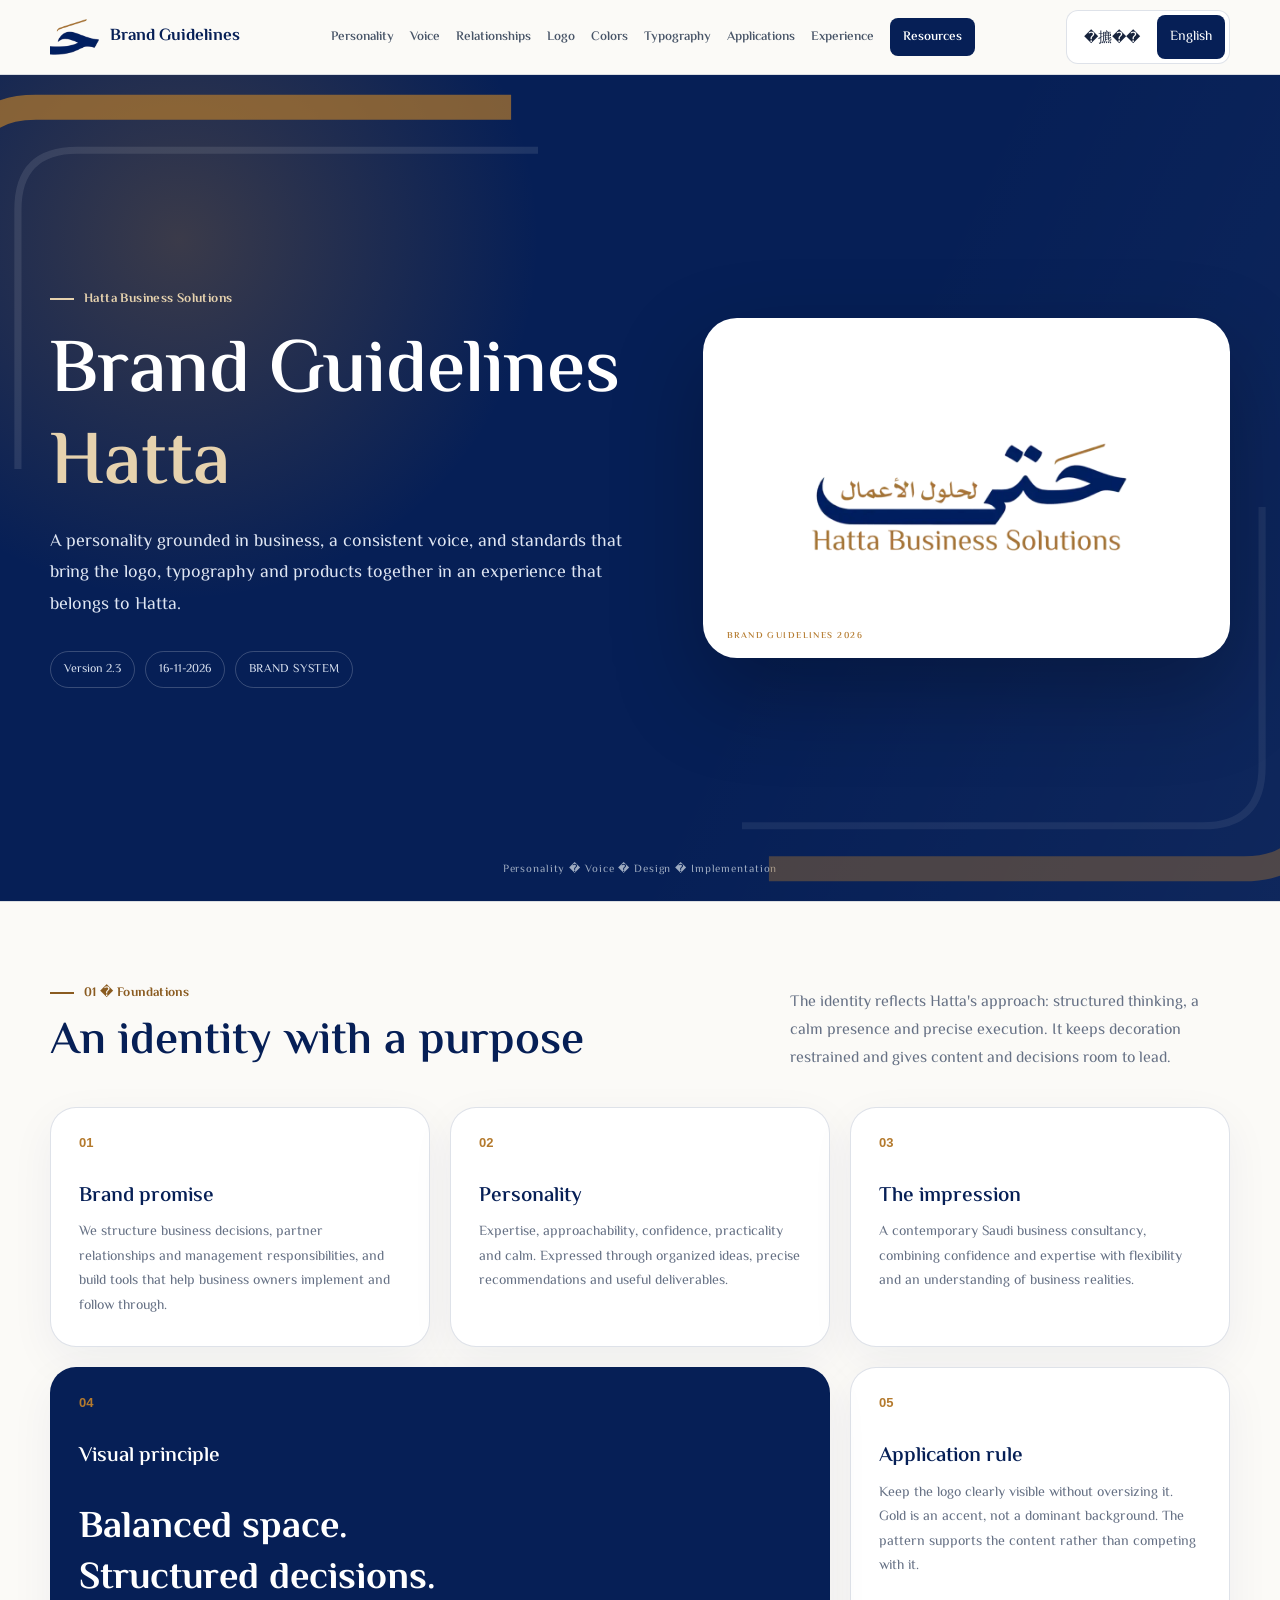
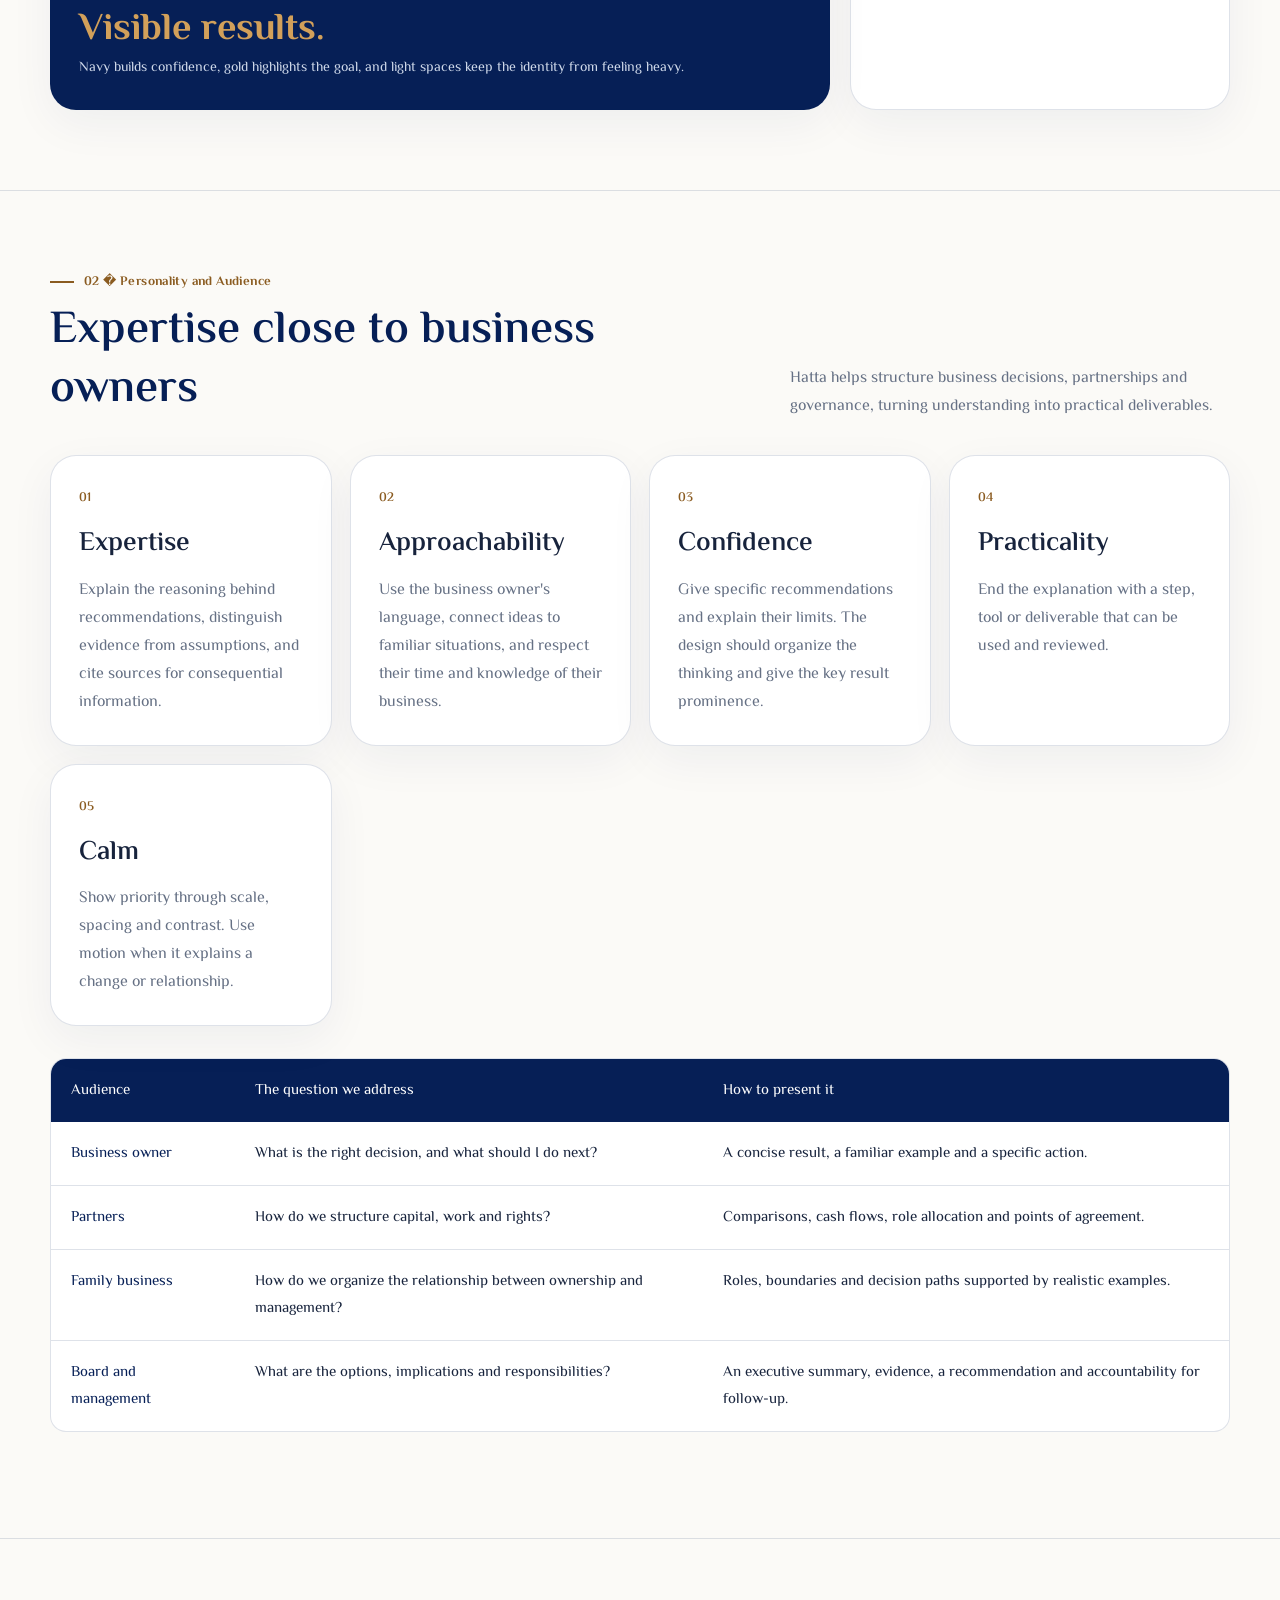
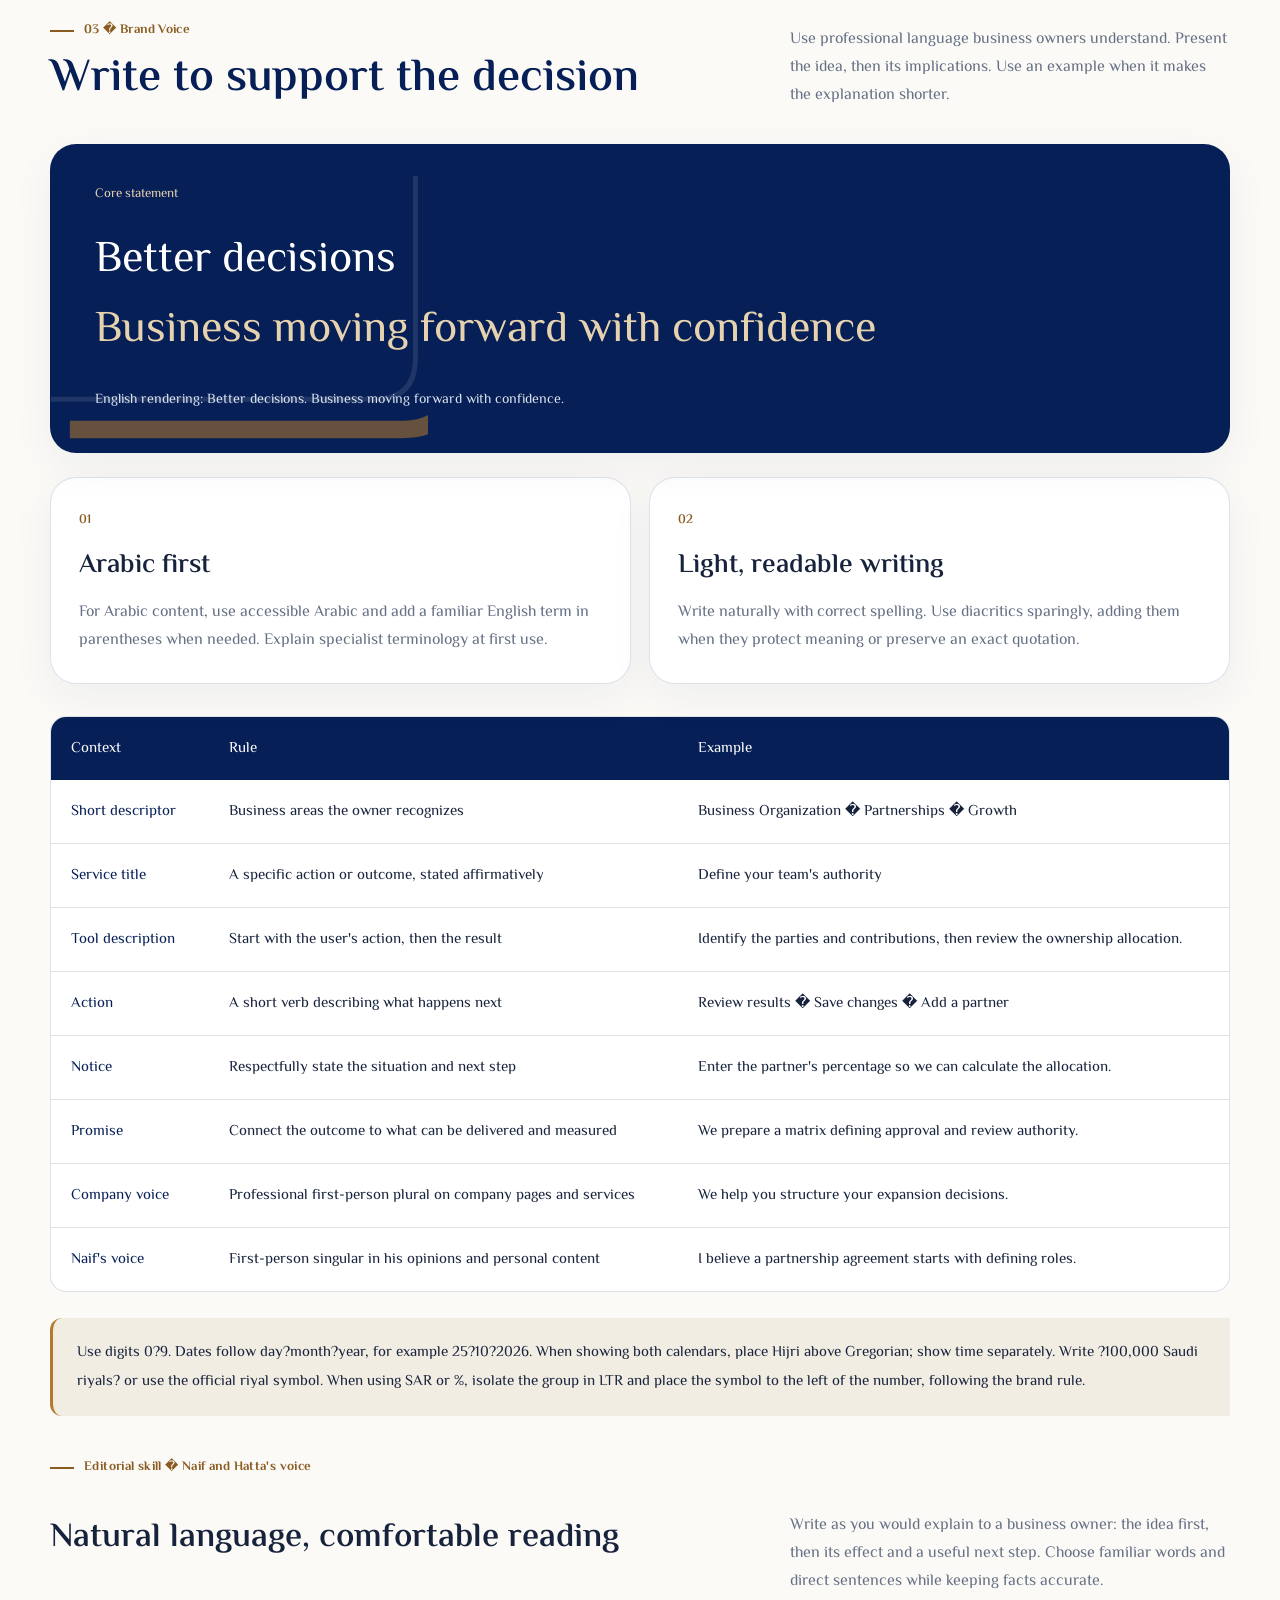
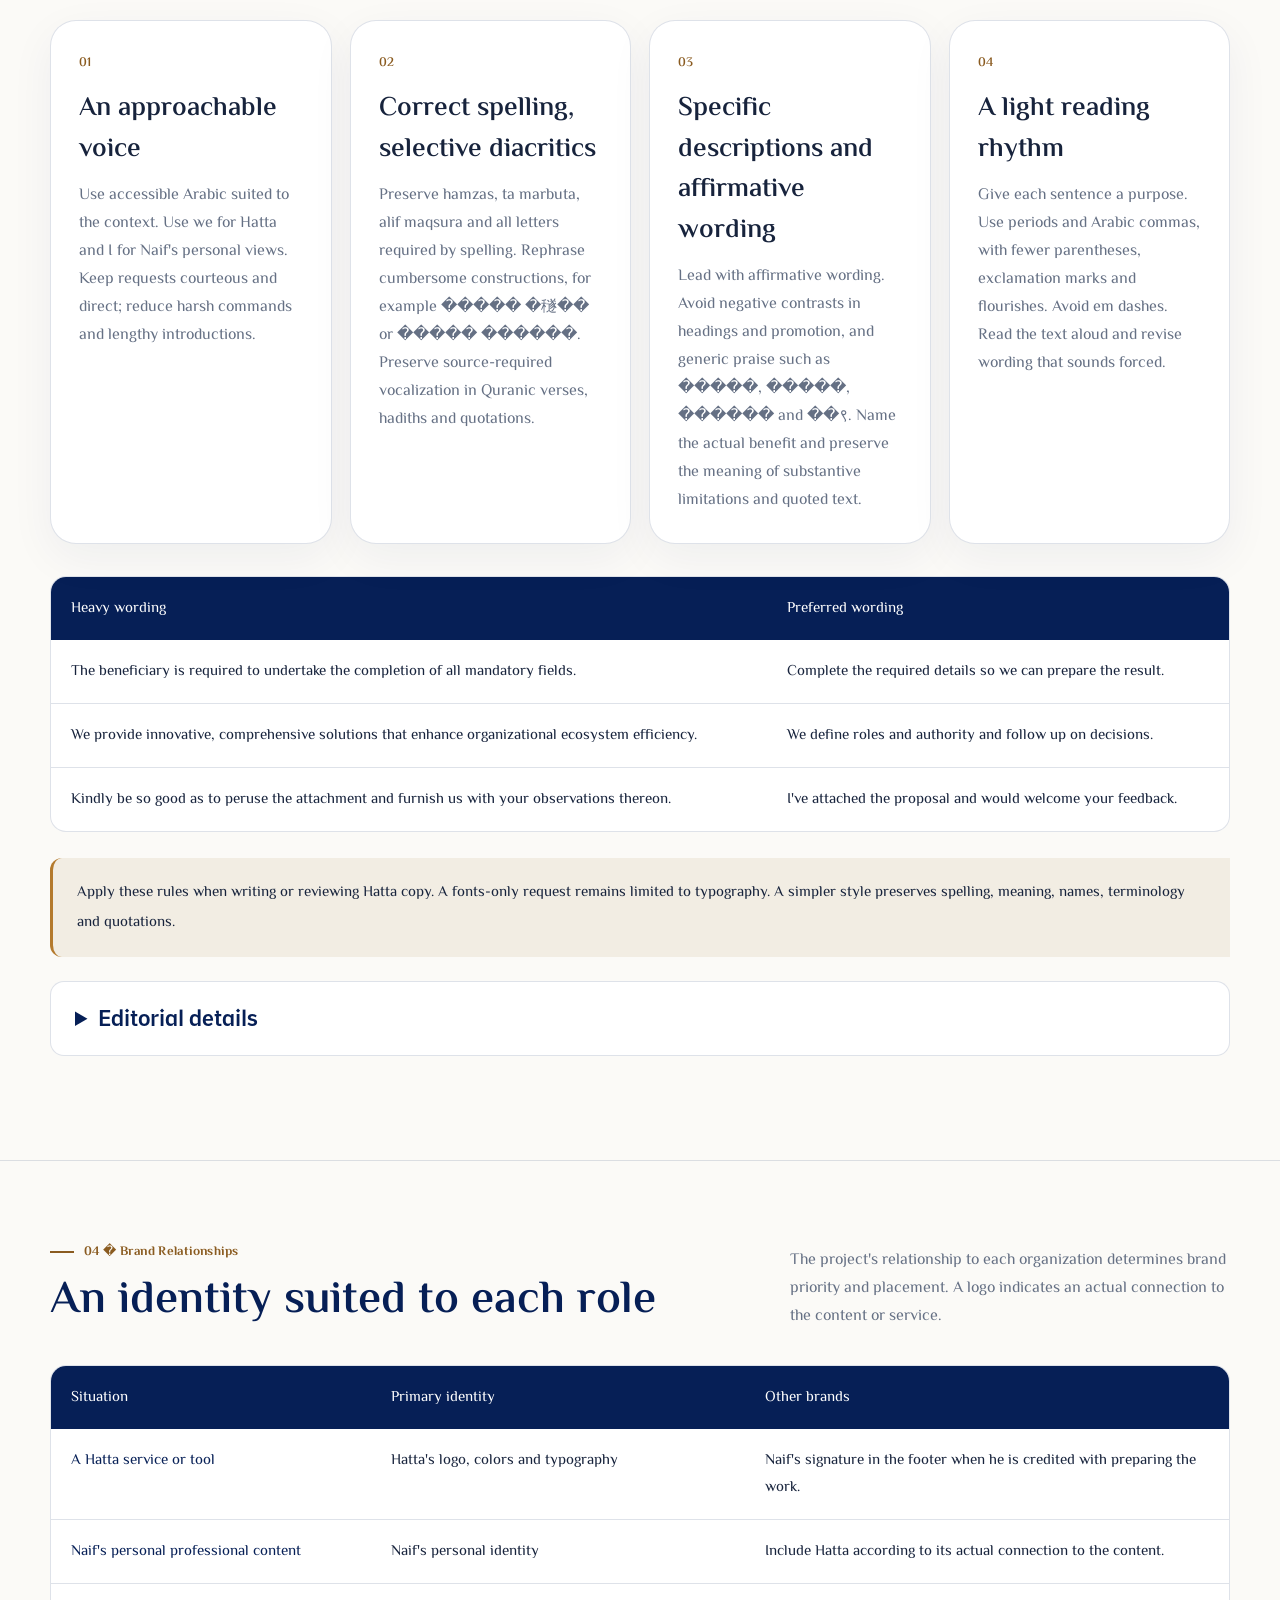
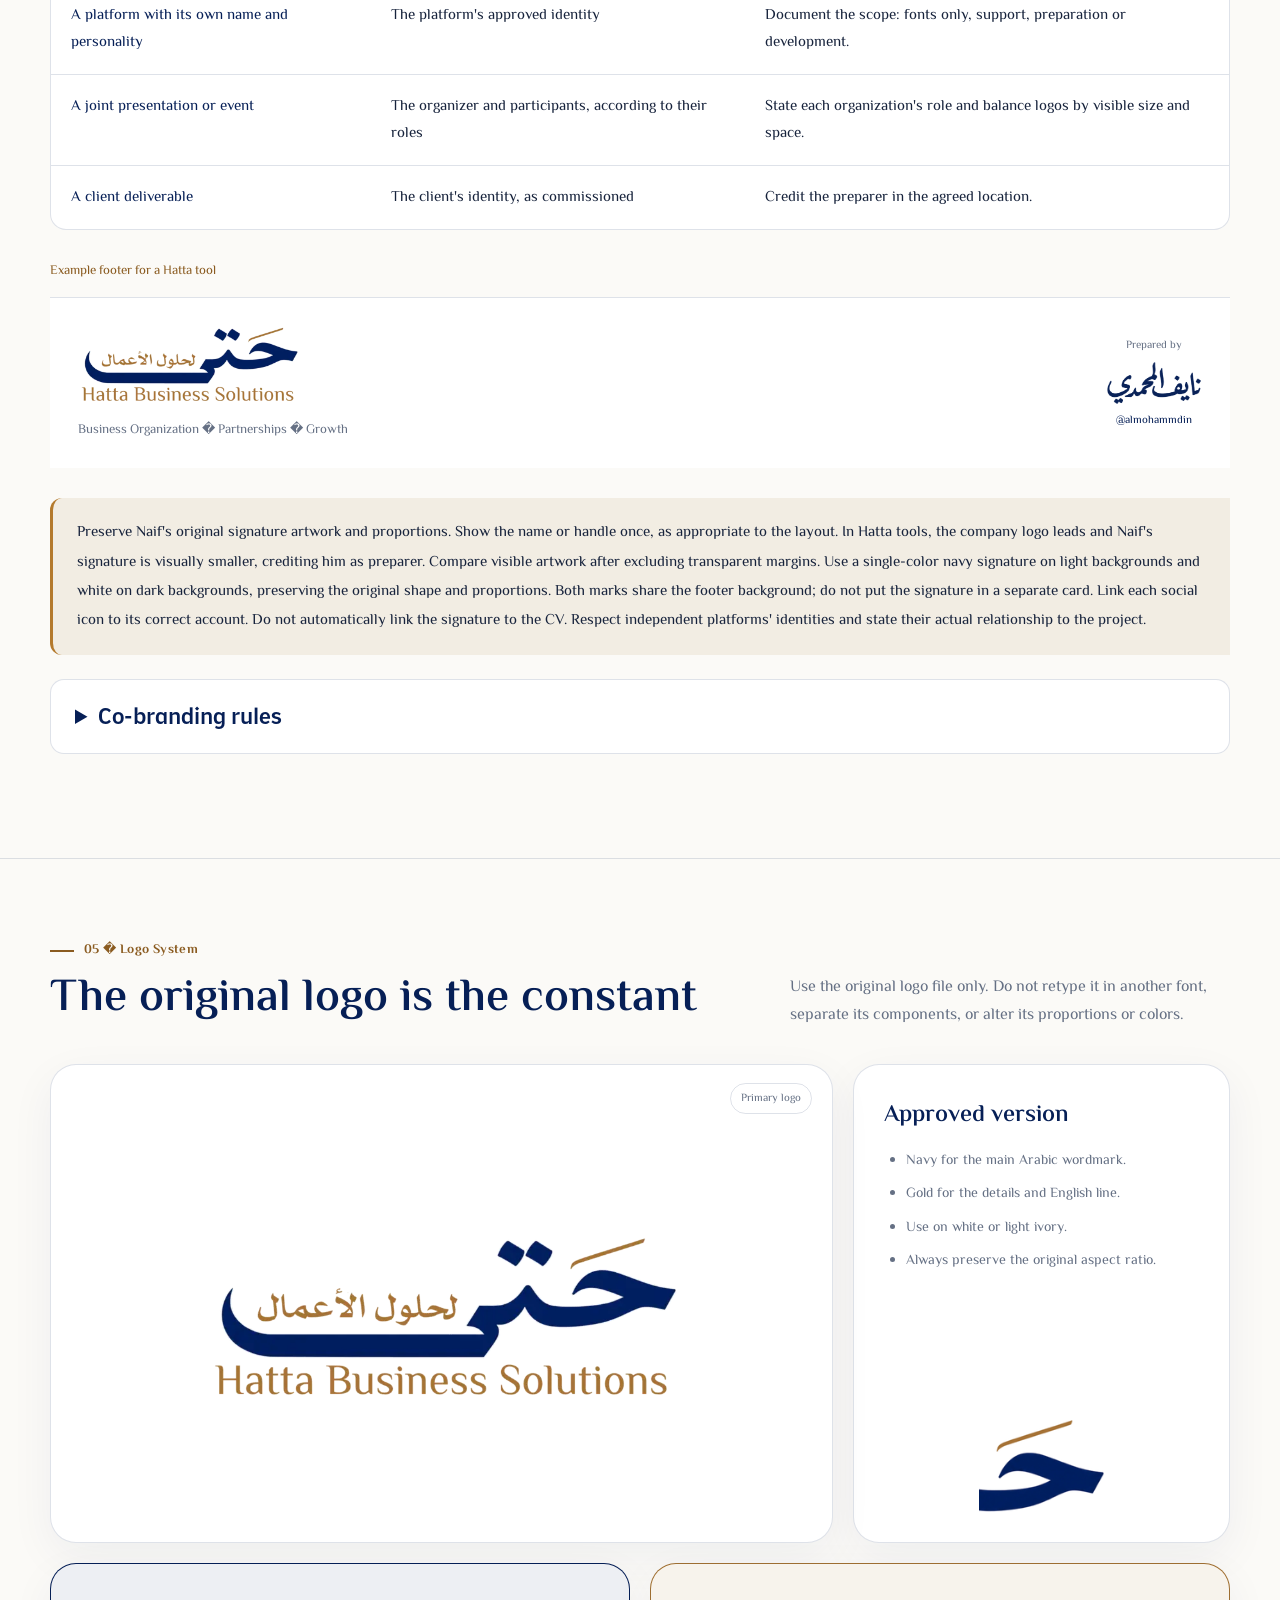
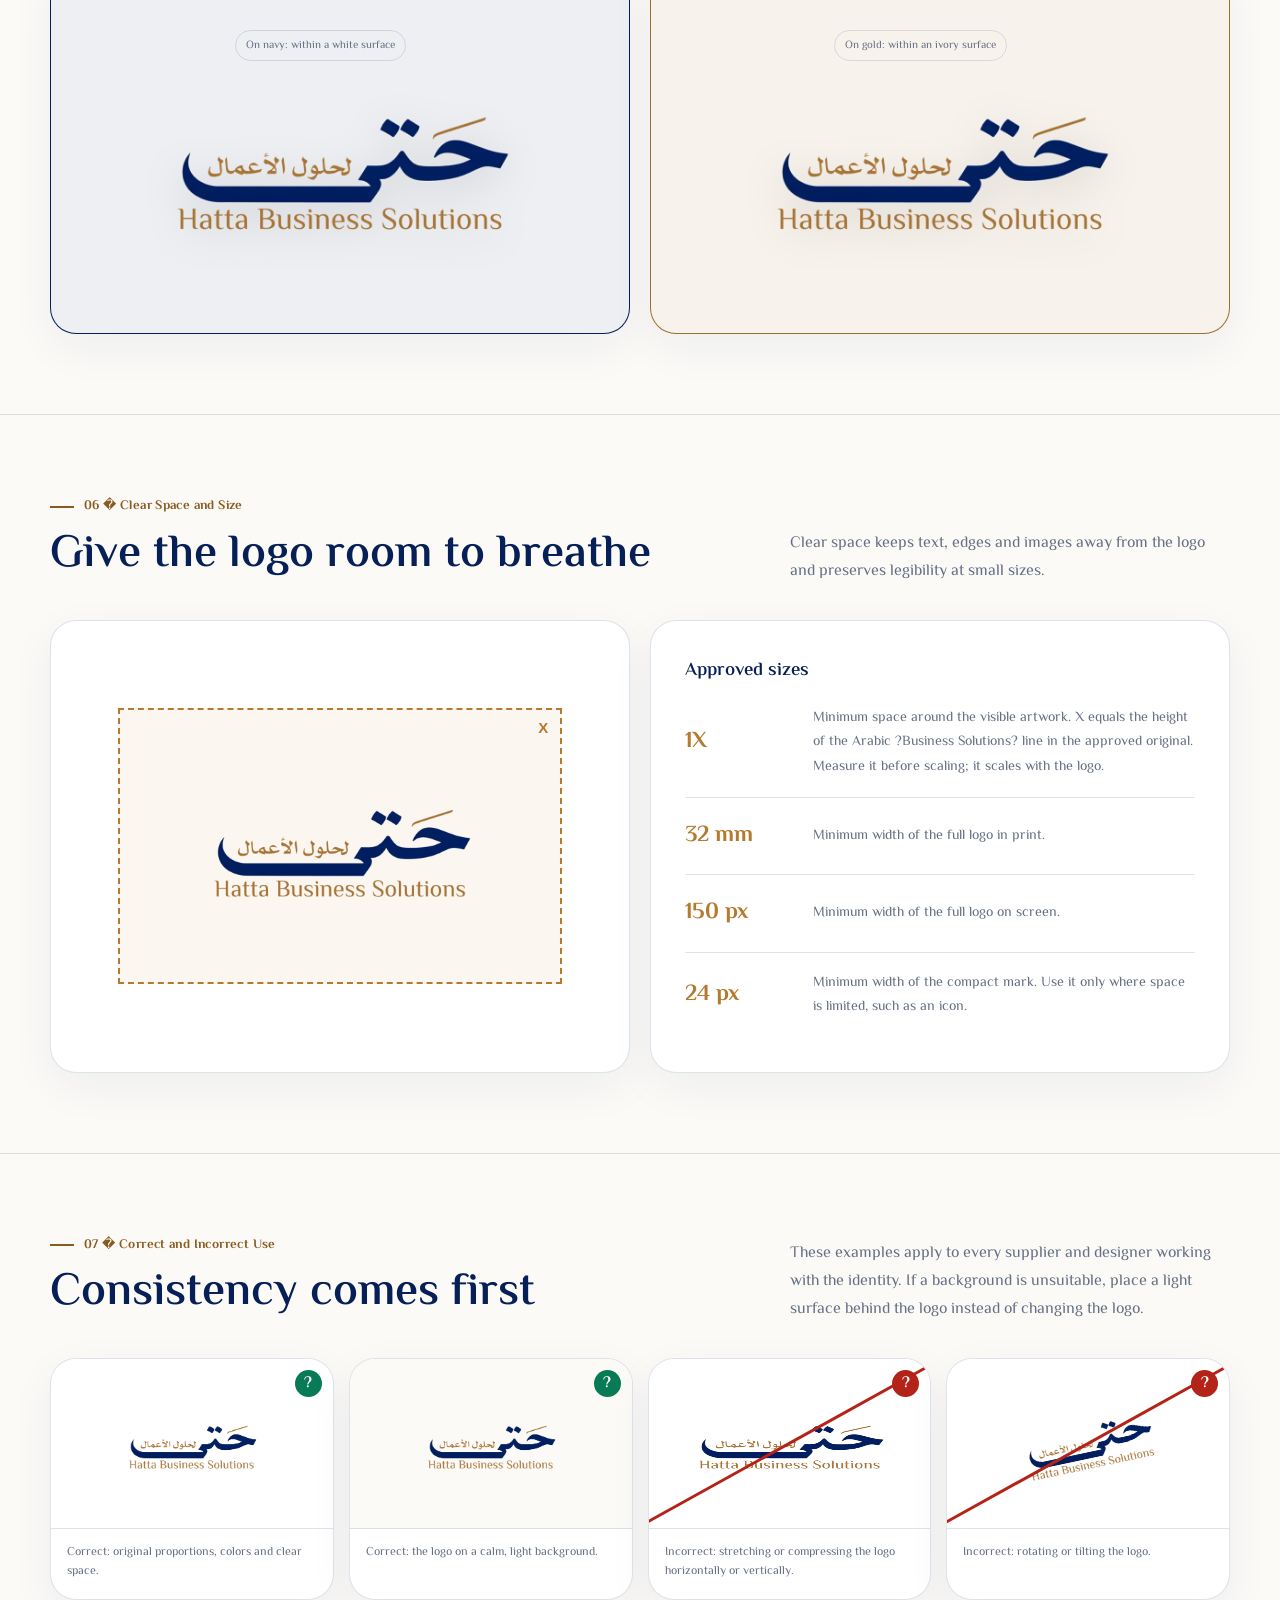
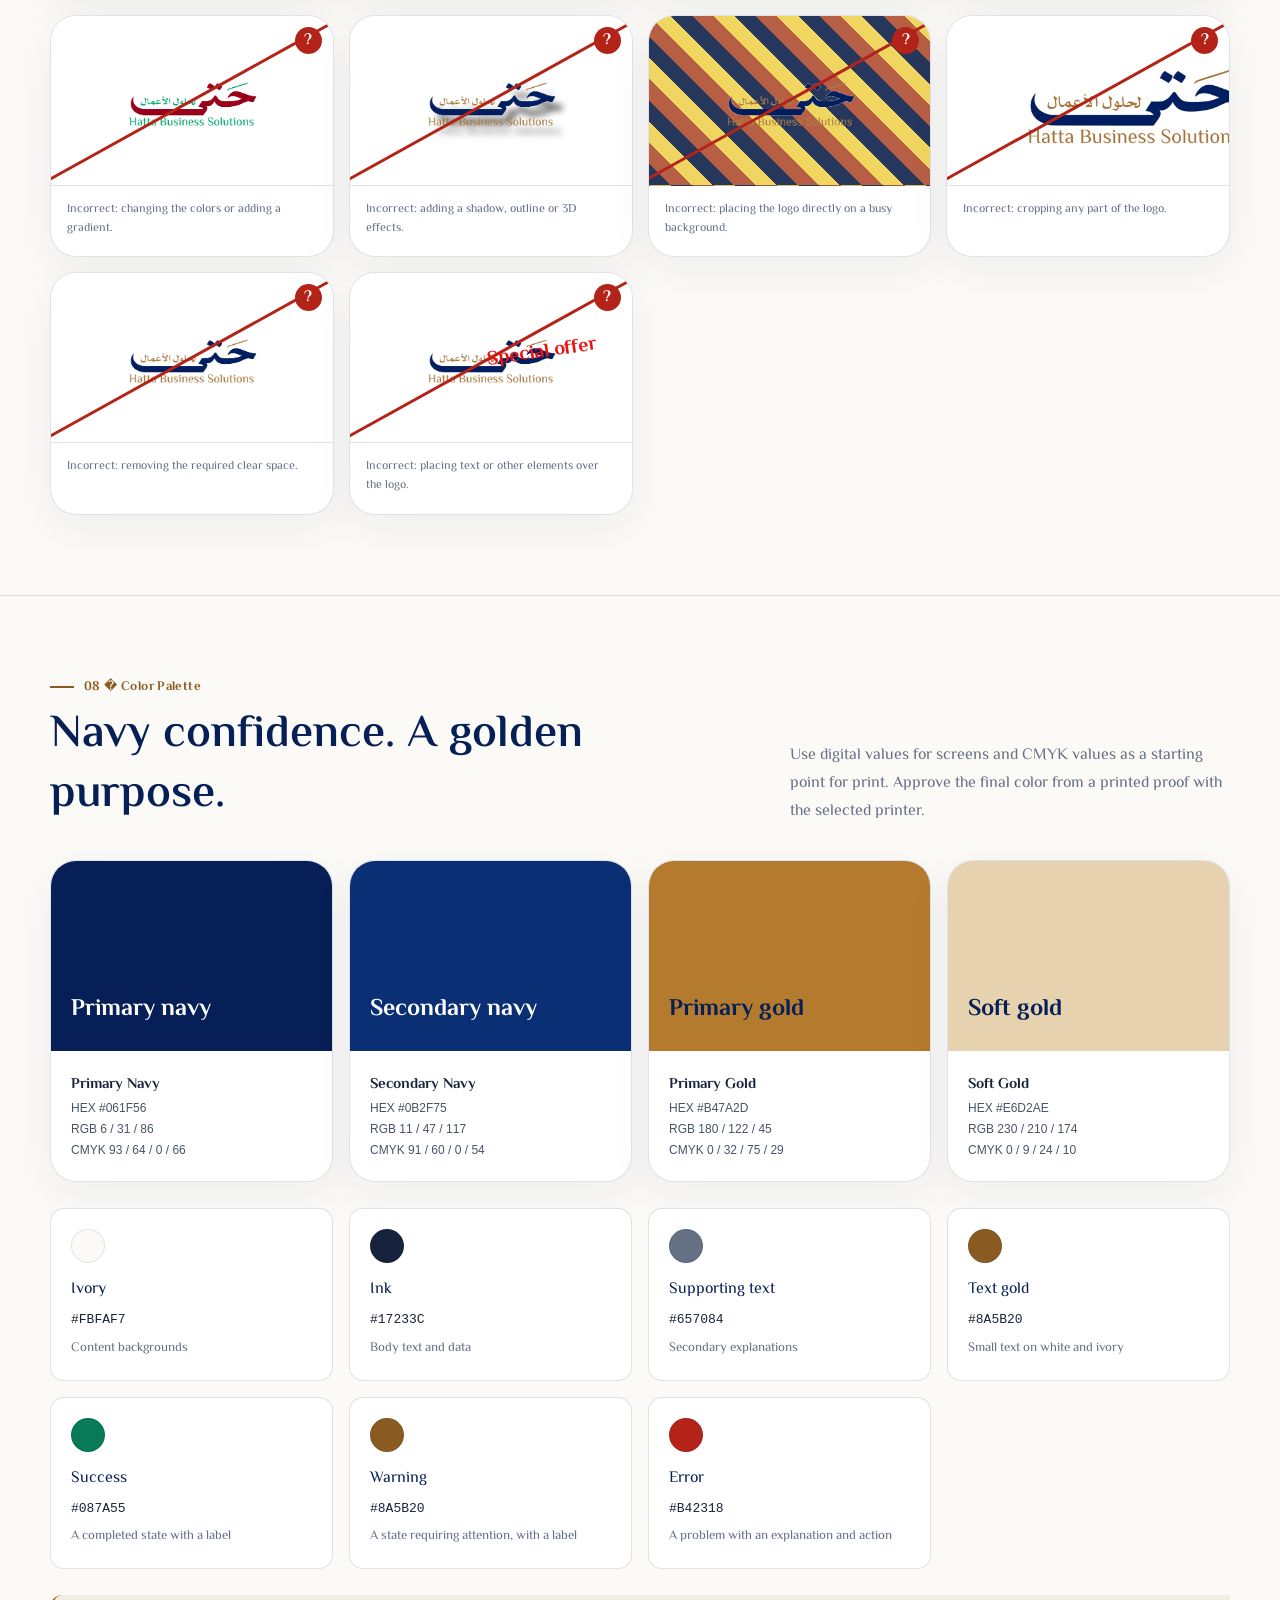
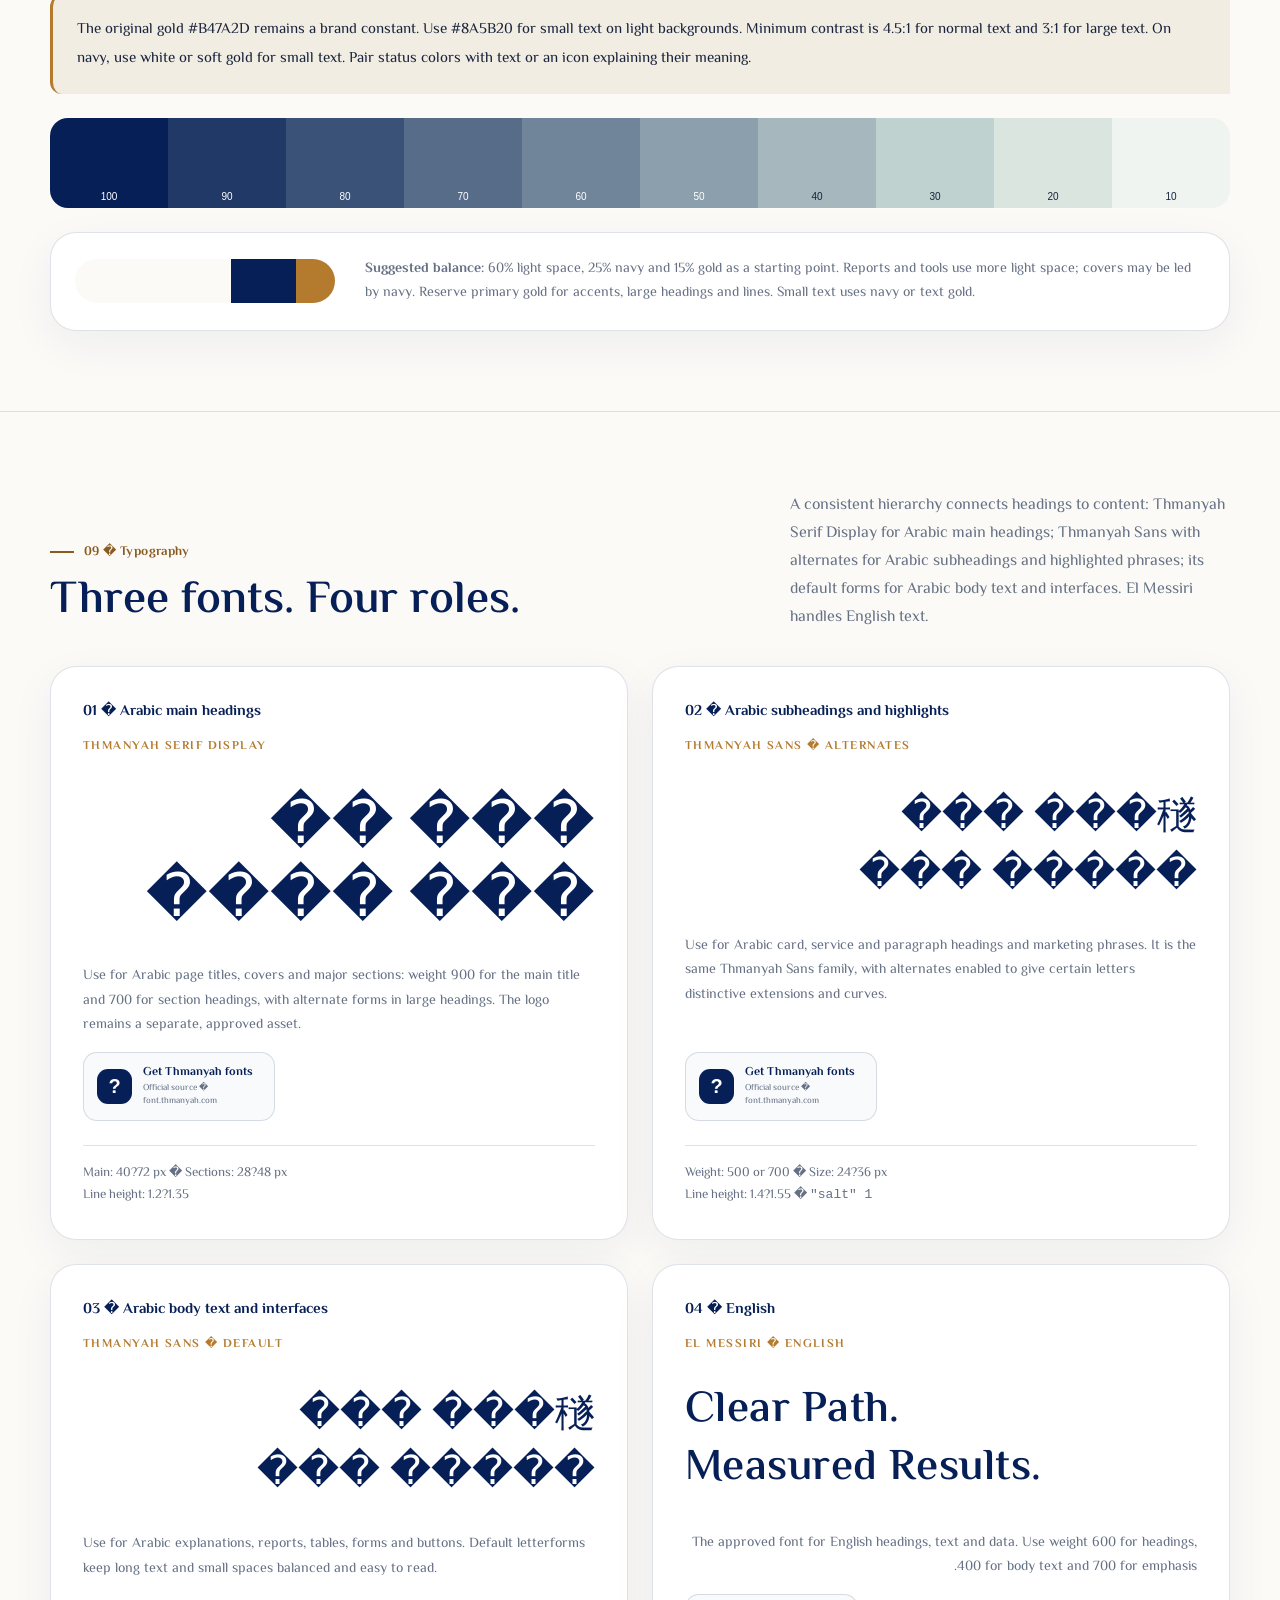
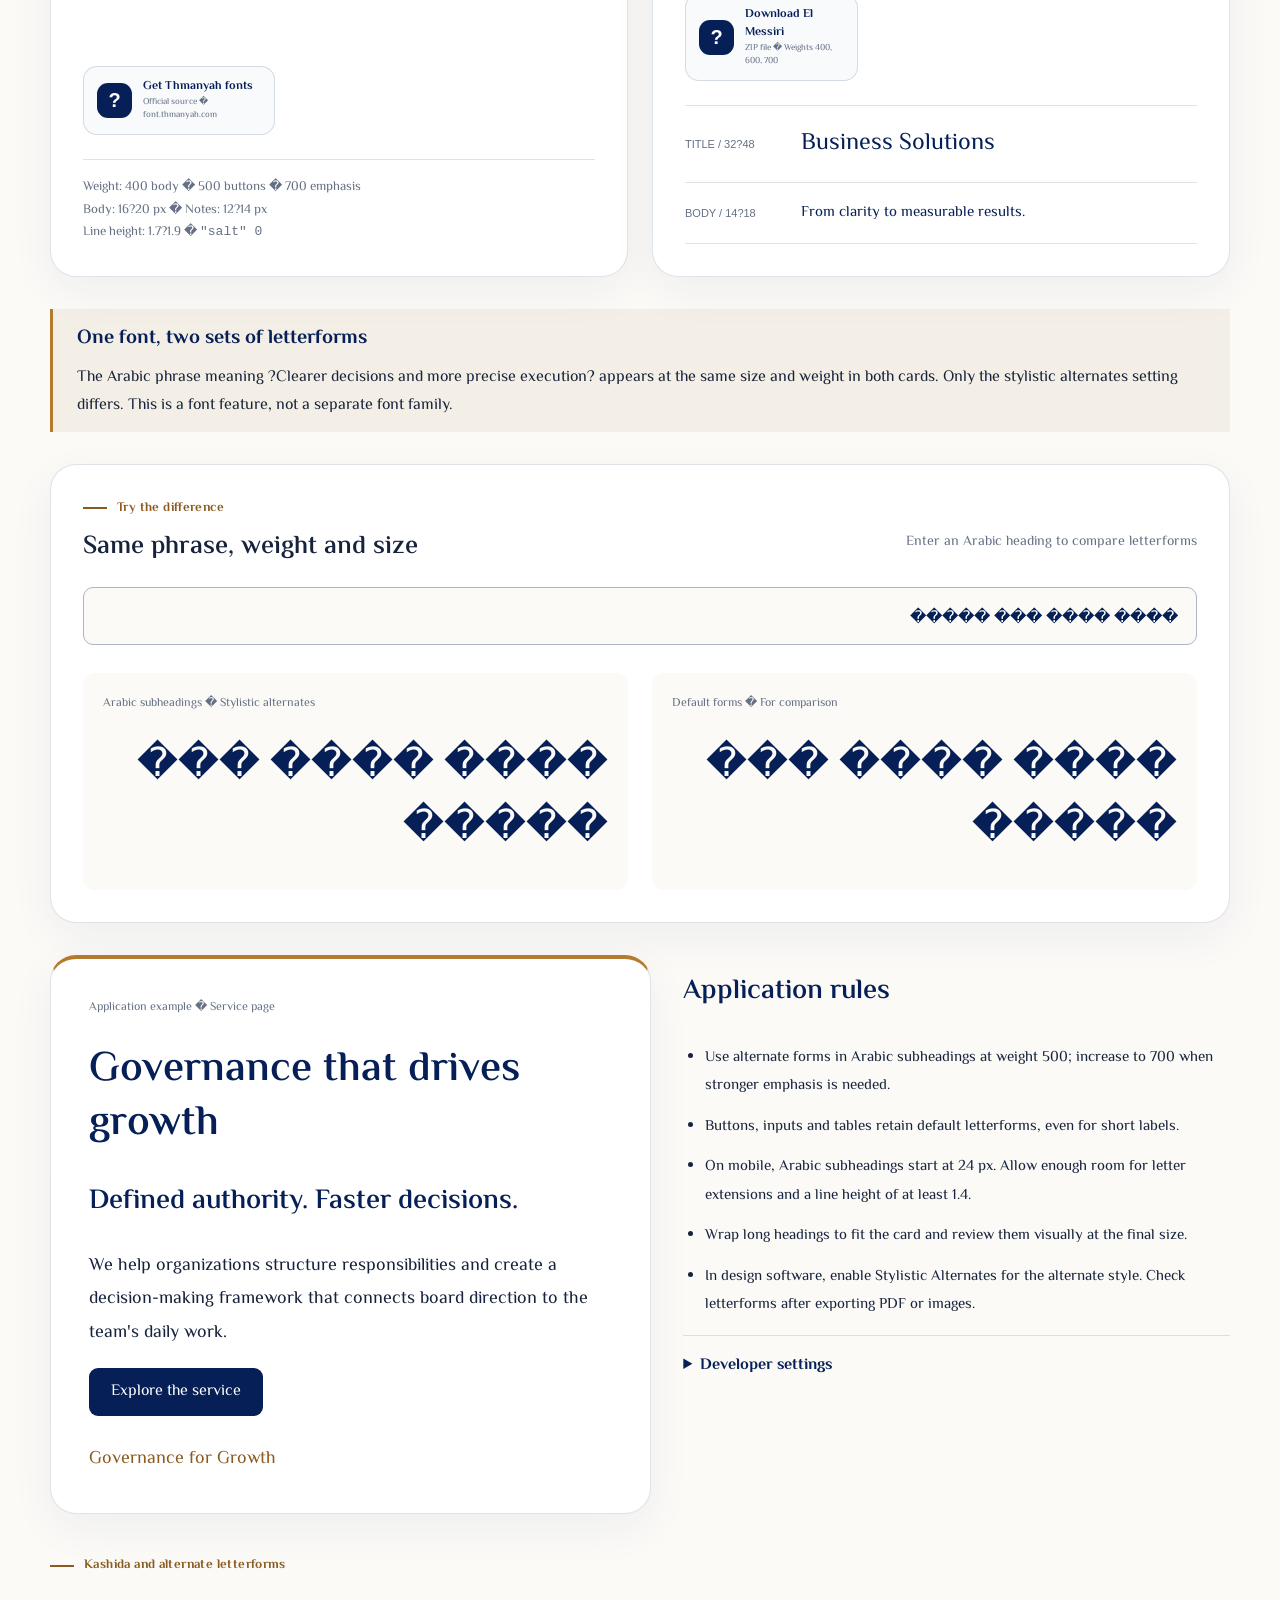
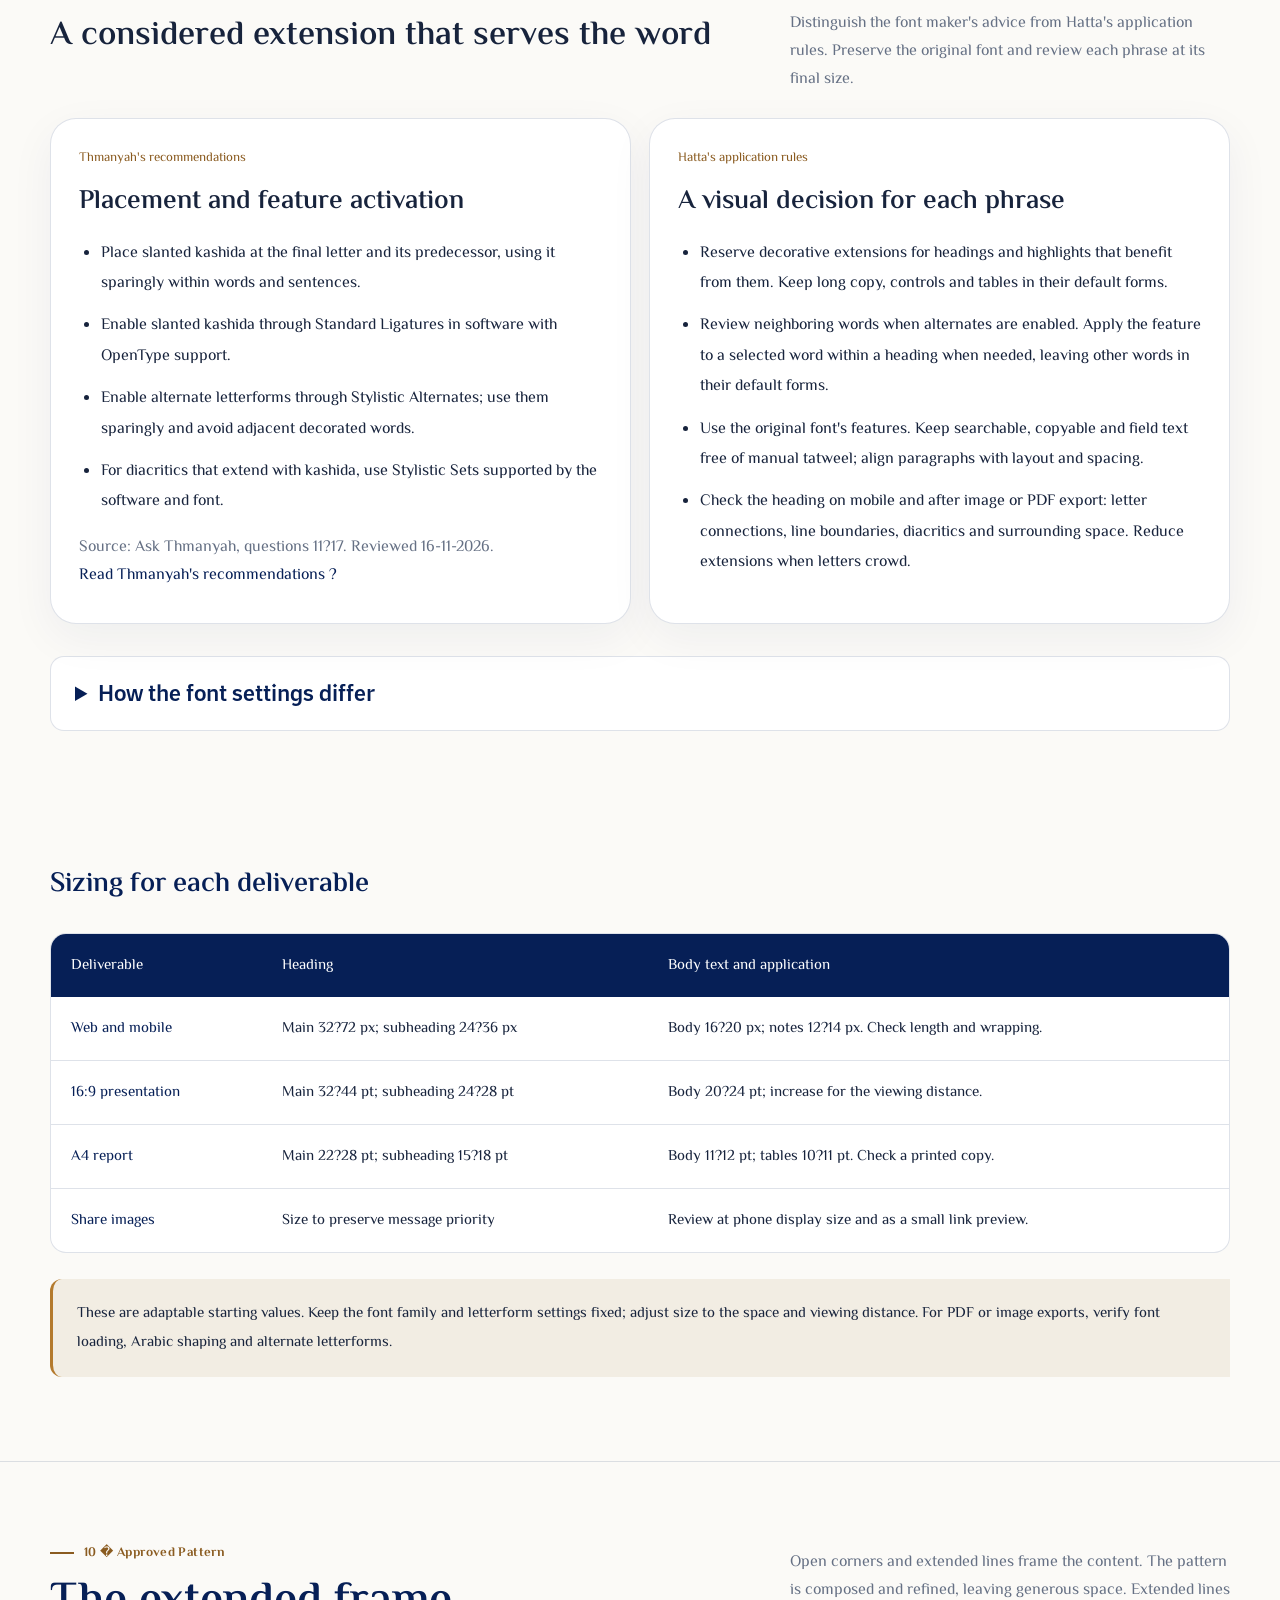
==== commit 9c6b4957: "Add natural Arabic voice and sourced kashida guidance to Hatta 2.3" ====
--- a/en.html
+++ b/en.html
@@ -1,170 +1,213 @@
-<!doctype html>
-<html lang="en" dir="ltr">
-<head>
-  <meta charset="utf-8">
-  <meta name="viewport" content="width=device-width, initial-scale=1, viewport-fit=cover">
-  <meta name="theme-color" content="#061f56">
-  <title>Hatta Brand Guidelines</title>
-  <!-- Repository: hatta-brand-guide | Main file: index.html | Social preview: hatta-brand-guide-og.jpg (1200 × 630) -->
-  <link rel="icon" type="image/png" href="assets/image-1.png">
-  <link rel="apple-touch-icon" href="assets/image-1.png">
-  <link rel="canonical" href="https://almohammdin.github.io/hatta-brand-guide/en.html">
-  <meta name="description" content="Hatta&#x27;s personality, voice, design and application standards, with assets and implementation files for designers and AI assistants.">
-  <meta property="og:locale" content="en_US">
-  <meta property="og:type" content="website">
-  <meta property="og:url" content="https://almohammdin.github.io/hatta-brand-guide/en.html">
-  <meta property="og:title" content="Hatta Brand Guidelines | Personality and Application">
-  <meta property="og:description" content="Hatta&#x27;s personality, voice, design and application standards, with assets and implementation files for designers and AI assistants.">
-  <meta property="og:image" content="https://almohammdin.github.io/hatta-brand-guide/hatta-brand-guide-og.jpg">
-  <meta property="og:image:width" content="1200">
-  <meta property="og:image:height" content="630">
-  <meta property="og:image:alt" content="Hatta Business Solutions Brand Guidelines">
-  <meta name="twitter:card" content="summary_large_image">
-  <meta name="twitter:title" content="Hatta Brand Guidelines | Personality and Application">
-  <meta name="twitter:description" content="Hatta&#x27;s personality, voice, design and application standards, with assets and implementation files for designers and AI assistants.">
-  <meta name="twitter:image" content="https://almohammdin.github.io/hatta-brand-guide/hatta-brand-guide-og.jpg">
-  <style>
-    @font-face{font-family:"El Messiri";src:url("assets/fonts/el-messiri-400.woff2") format("woff2");font-style:normal;font-weight:400;font-display:swap}
-    @font-face{font-family:"El Messiri";src:url("assets/fonts/el-messiri-600.woff2") format("woff2");font-style:normal;font-weight:600;font-display:swap}
-    @font-face{font-family:"El Messiri";src:url("assets/fonts/el-messiri-700.woff2") format("woff2");font-style:normal;font-weight:700;font-display:swap}
-    @font-face{font-family:"Thmanyah Serif Display";src:url("assets/fonts/thmanyah-serif-display-400.woff2") format("woff2");font-style:normal;font-weight:400;font-display:swap}
-    @font-face{font-family:"Thmanyah Serif Display";src:url("assets/fonts/thmanyah-serif-display-700.woff2") format("woff2");font-style:normal;font-weight:700;font-display:swap}
-    @font-face{font-family:"Thmanyah Serif Display";src:url("assets/fonts/thmanyah-serif-display-900.woff2") format("woff2");font-style:normal;font-weight:900;font-display:swap}
-    @font-face{font-family:"Thmanyah Sans";src:url("assets/fonts/thmanyah-sans-400.woff2") format("woff2");font-style:normal;font-weight:400;font-display:swap}
-    @font-face{font-family:"Thmanyah Sans";src:url("assets/fonts/thmanyah-sans-500-600.woff2") format("woff2");font-style:normal;font-weight:500 600;font-display:swap}
-    @font-face{font-family:"Thmanyah Sans";src:url("assets/fonts/thmanyah-sans-700-900.woff2") format("woff2");font-style:normal;font-weight:700 900;font-display:swap}
-    :root{--navy:#061f56;--navy2:#0b2f75;--gold:#b47a2d;--gold2:#d2a05a;--sand:#e6d2ae;--paper:#fbfaf7;--ink:#17233c;--muted:#657084;--white:#fff;--line:rgba(6,31,86,.13);--danger:#b42318;--green:#087a55;--radius:26px;--shadow:0 24px 70px rgba(6,31,86,.12)}
-    *{box-sizing:border-box}html{scroll-behavior:smooth;scroll-padding-top:92px}body{margin:0;background:var(--paper);color:var(--ink);font-family:"Thmanyah Sans","Thmanyah Serif Display",Tahoma,Arial,sans-serif;line-height:1.8;text-rendering:optimizeLegibility}img{max-width:100%;display:block}a{color:inherit;text-decoration:none}button{font:inherit}.wrap{width:min(1180px,calc(100% - 40px));margin-inline:auto}.display{font-family:"Thmanyah Serif Display","Thmanyah Sans",sans-serif;font-weight:800}.en{direction:ltr;font-family:Arial,sans-serif;letter-spacing:.03em}.kicker{display:flex;align-items:center;gap:10px;color:var(--gold);font-size:13px;font-weight:700;letter-spacing:.03em}.kicker:before{content:"";width:24px;height:2px;background:currentColor}.section{padding:92px 0;border-top:1px solid var(--line)}.section-head{display:grid;grid-template-columns:minmax(0,1fr) minmax(260px,440px);gap:48px;align-items:end;margin-bottom:48px}.section-head h2{font-size:clamp(30px,4vw,52px);line-height:1.25;margin:8px 0 0;color:var(--navy)}.section-head p{margin:0;color:var(--muted);font-size:17px}.card{background:#fff;border:1px solid var(--line);border-radius:var(--radius);box-shadow:0 14px 45px rgba(6,31,86,.055)}
-    .topbar{position:sticky;top:0;z-index:80;height:74px;background:rgba(251,250,247,.92);backdrop-filter:blur(18px);border-bottom:1px solid var(--line)}.nav{height:100%;display:flex;align-items:center;justify-content:space-between;gap:24px}.mini-brand{display:flex;align-items:center;gap:11px;min-width:max-content}.mini-brand img{width:49px;height:39px;object-fit:contain}.mini-brand b{font-family:"Thmanyah Serif Display";color:var(--navy);font-size:18px}.links{display:flex;gap:19px;align-items:center;color:#475467;font-size:13px;font-weight:600}.links a:hover{color:var(--gold)}.print-btn{border:0;border-radius:99px;background:var(--navy);color:#fff;padding:10px 17px;cursor:pointer;box-shadow:0 8px 24px rgba(6,31,86,.15)}
-    .cover{min-height:calc(100vh - 74px);display:flex;align-items:center;position:relative;overflow:hidden;background:var(--navy);color:#fff}.cover:before{content:"";position:absolute;inset:0;background:radial-gradient(circle at 14% 20%,rgba(180,122,45,.3),transparent 28%),linear-gradient(115deg,transparent 60%,rgba(255,255,255,.035))}.cover-pattern{position:absolute;inset:0;opacity:.17}.cover-grid{position:relative;z-index:1;display:grid;grid-template-columns:1.05fr .95fr;gap:70px;align-items:center;padding:90px 0}.cover h1{font-size:clamp(48px,8vw,96px);line-height:1.08;margin:18px 0 16px}.cover h1 span{display:block;color:var(--gold2)}.cover p{font-size:19px;color:#dfe6f3;max-width:620px;margin:0}.cover-meta{display:flex;gap:10px;flex-wrap:wrap;margin-top:30px}.cover-meta span{border:1px solid rgba(255,255,255,.2);border-radius:99px;padding:7px 13px;color:#dae2f0;font-size:12px}.cover-logo{background:#fff;border-radius:34px;padding:55px 45px;box-shadow:0 35px 90px rgba(0,0,0,.25);position:relative}.cover-logo:after{content:"BRAND GUIDELINES 2026";position:absolute;left:24px;bottom:17px;color:var(--gold);font:600 9px/1 Arial;letter-spacing:.16em}.cover-logo img{width:100%;height:auto}.scroll-note{position:absolute;bottom:22px;right:50%;transform:translateX(50%);font-size:11px;color:#9eabc1;letter-spacing:.08em}
-    .intro-grid{display:grid;grid-template-columns:repeat(3,1fr);gap:20px}.intro-card{padding:28px}.intro-card .n{font:700 13px/1 Arial;color:var(--gold);margin-bottom:32px}.intro-card h3{color:var(--navy);margin:0 0 8px;font-size:21px}.intro-card p{margin:0;color:var(--muted);font-size:14px}.principle{grid-column:span 2;background:var(--navy);color:#fff;position:relative;overflow:hidden}.principle h3{color:#fff}.principle p{color:#ced8e9}.principle strong{font-family:"Thmanyah Serif Display";font-size:38px;line-height:1.35;display:block;margin-top:30px}.principle strong em{font-style:normal;color:var(--gold2)}
-    .logo-master{display:grid;grid-template-columns:1.35fr .65fr;gap:20px}.logo-board{min-height:450px;display:grid;place-items:center;padding:70px;position:relative;background:#fff}.logo-board img{width:min(650px,100%)}.logo-board .tag,.logo-reverse .tag{position:absolute;top:18px;right:20px;font-size:11px;color:var(--muted);padding:5px 10px;border:1px solid var(--line);border-radius:99px}.logo-notes{padding:30px;display:flex;flex-direction:column;justify-content:space-between}.logo-notes h3{color:var(--navy);font-size:24px;margin:0 0 12px}.logo-notes ul{margin:0;padding-right:19px;color:var(--muted);font-size:14px}.logo-notes li+li{margin-top:9px}.logo-mark{width:125px;margin:28px auto 0}.logo-variants{display:grid;grid-template-columns:1fr 1fr;gap:20px;margin-top:20px}.logo-reverse{min-height:260px;display:grid;place-items:center;padding:48px;position:relative;overflow:hidden}.logo-reverse.navy{background:var(--navy)}.logo-reverse.gold{background:var(--gold)}.logo-reverse img{width:min(460px,100%);filter:drop-shadow(0 8px 20px rgba(0,0,0,.12))}.logo-reverse.navy:before,.logo-reverse.gold:before{content:"";position:absolute;inset:0;background:rgba(255,255,255,.93)}.logo-reverse.navy img,.logo-reverse.gold img,.logo-reverse .tag{position:relative}.logo-reverse.gold:before{background:rgba(251,250,247,.95)}
-    .clearspace-grid{display:grid;grid-template-columns:1fr 1fr;gap:20px}.clear-demo{padding:42px;min-height:390px;display:grid;place-items:center}.safe-zone{position:relative;width:min(520px,90%);padding:42px;border:2px dashed var(--gold);background:rgba(230,210,174,.18)}.safe-zone:after{content:"X";position:absolute;top:9px;right:12px;color:var(--gold);font:700 15px Arial}.safe-zone img{width:100%}.measure-card{padding:34px}.measure-card h3{margin:0;color:var(--navy)}.measure-row{display:grid;grid-template-columns:110px 1fr;gap:18px;padding:18px 0;border-bottom:1px solid var(--line);align-items:center}.measure-row:last-child{border-bottom:0}.measure-row b{font-size:23px;color:var(--gold)}.measure-row span{font-size:14px;color:var(--muted)}
-    .dos{display:grid;grid-template-columns:repeat(4,1fr);gap:15px}.rule{overflow:hidden;position:relative}.rule-visual{height:170px;display:grid;place-items:center;padding:30px;background:#fff;border-bottom:1px solid var(--line);position:relative}.rule-visual img{max-height:93px;width:auto}.rule p{font-size:12px;line-height:1.55;margin:0;padding:15px 16px 18px;color:var(--muted)}.rule .status{position:absolute;z-index:2;top:11px;right:11px;width:27px;height:27px;border-radius:50%;display:grid;place-items:center;color:#fff;font-weight:800}.rule.ok .status{background:var(--green)}.rule.bad .status{background:var(--danger)}.rule.bad .rule-visual:after{content:"";position:absolute;width:115%;height:3px;background:var(--danger);transform:rotate(-29deg)}.bad-stretch img{transform:scaleX(1.45)}.bad-rotate img{transform:rotate(-12deg)}.bad-shadow img{filter:drop-shadow(8px 9px 3px #777)}.bad-color img{filter:hue-rotate(115deg) saturate(1.7)}.bad-busy{background:repeating-linear-gradient(45deg,#26375b 0 15px,#b65f44 15px 30px,#f0d660 30px 45px)}.bad-crop img{transform:scale(1.7) translateX(15%)}.bad-tight{padding:3px}.bad-text:before{content:"Special offer";position:absolute;z-index:3;top:62px;right:35px;font-size:25px;color:#e11;font-weight:800;transform:rotate(-8deg)}
-    .palette{display:grid;grid-template-columns:repeat(4,1fr);gap:16px}.swatch{overflow:hidden}.swatch-color{height:190px;padding:20px;display:flex;align-items:flex-end;color:#fff}.swatch-color b{font-size:24px}.swatch-info{padding:20px;font:12px/1.75 Arial;color:#475467;direction:ltr}.swatch-info strong{display:block;color:var(--ink);font:700 15px/1.8 "Thmanyah Sans";direction:rtl}.tints{display:grid;grid-template-columns:repeat(10,1fr);height:90px;border-radius:18px;overflow:hidden;margin-top:22px}.tints span{display:flex;align-items:flex-end;justify-content:center;padding:6px;font:10px Arial;color:#fff}.tints span:nth-child(n+7){color:var(--ink)}.ratio-note{margin-top:24px;padding:24px;display:grid;grid-template-columns:260px 1fr;gap:30px;align-items:center}.ratio-bar{display:flex;height:44px;border-radius:99px;overflow:hidden}.ratio-bar i:nth-child(1){width:60%;background:var(--paper)}.ratio-bar i:nth-child(2){width:25%;background:var(--navy)}.ratio-bar i:nth-child(3){width:15%;background:var(--gold)}.ratio-note p{margin:0;color:var(--muted);font-size:14px}
-    .type-grid{display:grid;grid-template-columns:1fr 1fr;gap:20px}.type-card{padding:34px;min-height:390px}.type-card .font-name{color:var(--gold);font:700 12px Arial;letter-spacing:.12em}.type-card .sample{font-family:"Thmanyah Serif Display";font-weight:900;font-size:68px;line-height:1.22;color:var(--navy);margin:35px 0 20px}.type-card.secondary .sample{font-family:"Thmanyah Sans";font-weight:500;font-size:48px;line-height:1.35}.type-card p{font-size:14px;color:var(--muted)}.type-scale{margin-top:20px;border-top:1px solid var(--line)}.type-line{display:grid;grid-template-columns:100px 1fr;align-items:center;gap:16px;padding:17px 0;border-bottom:1px solid var(--line)}.type-line small{font:11px Arial;color:var(--muted);direction:ltr}.type-line span{color:var(--navy)}
-    .pattern-show{display:grid;grid-template-columns:1.2fr .8fr;gap:20px}.pattern-main{min-height:420px;background:var(--navy);position:relative;overflow:hidden;border-radius:var(--radius)}.pattern-main svg{position:absolute;inset:0;width:100%;height:100%}.pattern-caption{position:absolute;right:34px;bottom:30px;color:#fff}.pattern-caption h3{font-size:31px;margin:0}.pattern-caption p{margin:4px 0 0;color:#c8d3e6;font-size:13px}.pattern-rules{padding:30px}.pattern-rules h3{margin:0 0 20px;color:var(--navy)}.use-level{display:grid;grid-template-columns:78px 1fr;gap:14px;align-items:center;margin:16px 0}.use-level i{height:34px;border-radius:8px;background:var(--navy);position:relative;overflow:hidden}.use-level i:after{content:"ى";font-family:"Thmanyah Serif Display";position:absolute;color:var(--gold);font-size:40px;right:7px;top:-20px;opacity:var(--o)}.use-level b{font-size:14px}.use-level span{display:block;font-size:11px;color:var(--muted)}
-    .mockup-grid{display:grid;grid-template-columns:repeat(12,1fr);gap:20px}.mock{position:relative;overflow:hidden;min-height:350px;background:#e9e6df;border-radius:var(--radius);border:1px solid rgba(6,31,86,.08)}.mock h3{position:absolute;top:18px;right:22px;margin:0;color:var(--navy);font-size:15px;z-index:5}.mock .spec{position:absolute;bottom:13px;right:18px;color:#6c7480;font:10px Arial;direction:ltr;z-index:5}.stationery{grid-column:span 7;min-height:510px}.envelope-mock{grid-column:span 5;min-height:510px}.card-mock{grid-column:span 5}.notebook-mock{grid-column:span 7}.letter{position:absolute;width:52%;height:76%;background:#fff;left:12%;top:12%;box-shadow:0 22px 50px rgba(0,0,0,.18);padding:7% 5%}.letter img{width:48%;margin-right:auto}.letter .gold-line{height:3px;background:var(--gold);margin:25px 0}.letter .textline{height:5px;border-radius:5px;background:#e0e5ec;margin:12px 0}.letter .textline.short{width:55%}.letter .footerline{position:absolute;bottom:6%;right:8%;left:8%;height:20px;border-top:1px solid var(--gold);font:7px Arial;color:var(--navy);padding-top:6px;direction:ltr}.folder{position:absolute;width:42%;height:68%;background:var(--navy);right:8%;top:19%;box-shadow:0 20px 40px rgba(0,0,0,.2);padding:26px}.folder img{filter:none;background:#fff;border-radius:12px;padding:12px}.folder:after{content:"";position:absolute;inset:auto 0 0;height:32%;opacity:.4;background-image:url("data:image/svg+xml,%3Csvg xmlns='http://www.w3.org/2000/svg' width='150' height='90'%3E%3Cpath d='M-10 55 Q35 8 80 55 T170 55' fill='none' stroke='%23b47a2d' stroke-width='3'/%3E%3Ccircle cx='62' cy='67' r='3' fill='%23b47a2d'/%3E%3Ccircle cx='73' cy='67' r='3' fill='%23b47a2d'/%3E%3C/svg%3E")}.envelope{position:absolute;width:78%;height:45%;left:11%;top:28%;background:#fff;box-shadow:0 22px 45px rgba(0,0,0,.17);overflow:hidden}.envelope:before{content:"";position:absolute;inset:0;background:linear-gradient(32deg,transparent 49.5%,#eee 50%,transparent 50.6%),linear-gradient(-32deg,transparent 49.5%,#eee 50%,transparent 50.6%)}.envelope img{position:absolute;width:38%;top:22px;right:26px}.envelope .address{position:absolute;bottom:25px;left:27px;color:#7b8491;font:8px/1.6 Arial;direction:ltr}.envelope .band{position:absolute;inset:0 0 0 auto;width:9px;background:var(--gold)}.business-card{position:absolute;width:71%;height:42%;border-radius:9px;box-shadow:0 20px 40px rgba(0,0,0,.2);padding:24px}.business-card.front{background:#fff;right:8%;top:18%;transform:rotate(-4deg);z-index:2}.business-card.back{background:var(--navy);left:8%;bottom:14%;transform:rotate(4deg)}.business-card.front img{width:48%}.business-card.front .person{position:absolute;bottom:23px;right:24px}.business-card.front .person b{display:block;color:var(--navy);font-size:12px}.business-card.front .person span{font-size:8px;color:var(--gold)}.business-card.back img{width:50%;margin:auto;background:#fff;border-radius:9px;padding:8px}.book{position:absolute;width:55%;height:72%;background:var(--navy);right:22%;top:14%;border-radius:7px 18px 18px 7px;box-shadow:16px 22px 45px rgba(0,0,0,.25);padding:50px 35px}.book:before{content:"";position:absolute;top:0;bottom:0;right:13px;border-right:2px solid rgba(255,255,255,.12)}.book img{background:#fff;border-radius:12px;padding:13px}.book .year{position:absolute;bottom:27px;right:35px;color:var(--gold);font:700 12px Arial}.book .pat{position:absolute;inset:auto 0 0;height:35%;opacity:.5;background-image:url("data:image/svg+xml,%3Csvg xmlns='http://www.w3.org/2000/svg' width='150' height='90'%3E%3Cpath d='M-10 55 Q35 8 80 55 T170 55' fill='none' stroke='%23b47a2d' stroke-width='3'/%3E%3Ccircle cx='62' cy='67' r='3' fill='%23b47a2d'/%3E%3Ccircle cx='73' cy='67' r='3' fill='%23b47a2d'/%3E%3C/svg%3E")}
-    .display-grid{display:grid;grid-template-columns:repeat(12,1fr);gap:20px}.rollup-box{grid-column:span 4;min-height:580px}.popup-box{grid-column:span 8;min-height:580px}.rollup{position:absolute;width:46%;height:77%;background:#fff;right:27%;top:12%;box-shadow:0 18px 40px rgba(0,0,0,.18);padding:36px 24px;overflow:hidden}.rollup:before{content:"";position:absolute;top:0;left:0;right:0;height:11px;background:var(--gold)}.rollup img{margin-top:20px}.rollup h4{font-family:"Thmanyah Serif Display";color:var(--navy);font-size:23px;line-height:1.3;margin:43px 0 10px}.rollup p{font-size:9px;color:var(--muted);line-height:1.7}.rollup .cta{position:absolute;bottom:28px;right:24px;left:24px;background:var(--navy);color:#fff;text-align:center;border-radius:99px;padding:8px;font-size:8px}.rollup .pattern-small{position:absolute;left:-60px;bottom:77px;width:190px;height:110px;border:3px solid var(--gold);border-radius:50%;opacity:.18}.stand{position:absolute;height:9px;background:#1d2430;bottom:8%;right:19%;left:19%;border-radius:3px}.popup{position:absolute;width:86%;height:58%;right:7%;top:21%;background:var(--navy);box-shadow:0 22px 45px rgba(0,0,0,.2);display:flex;align-items:center;justify-content:center;overflow:hidden}.popup:before{content:"";position:absolute;inset:0;opacity:.25;background-image:url("data:image/svg+xml,%3Csvg xmlns='http://www.w3.org/2000/svg' width='200' height='110'%3E%3Cpath d='M-20 65 Q40 5 100 65 T220 65' fill='none' stroke='%23b47a2d' stroke-width='4'/%3E%3Ccircle cx='78' cy='81' r='4' fill='%23b47a2d'/%3E%3Ccircle cx='92' cy='81' r='4' fill='%23b47a2d'/%3E%3C/svg%3E")}.popup .popup-logo{position:relative;background:#fff;border-radius:21px;padding:30px;width:42%;box-shadow:0 15px 38px rgba(0,0,0,.22)}.popup .repeat{position:absolute;color:rgba(255,255,255,.9);font-family:"Thmanyah Serif Display";font-size:15px;bottom:16px;right:28px}.popup .repeat.left{right:auto;left:28px}.popup-feet{position:absolute;bottom:17%;left:10%;right:10%;display:flex;justify-content:space-between}.popup-feet i{width:30px;height:8px;background:#333;border-radius:50%}
-    .digital-grid{display:grid;grid-template-columns:1.2fr .8fr;gap:20px}.signature{padding:35px;display:flex;align-items:center;gap:28px;min-height:240px}.sig-logo{width:30%;padding-left:26px;border-left:1px solid var(--gold)}.sig-data b{display:block;color:var(--navy);font-size:20px}.sig-data .role{display:block;color:var(--gold);font-size:12px;margin-bottom:13px}.sig-data p{margin:0;color:var(--muted);font:11px/1.8 Arial;direction:ltr;text-align:right}.social-card{min-height:240px;background:var(--navy);padding:34px;position:relative;overflow:hidden}.social-card:before{content:"";position:absolute;width:270px;height:270px;border:34px solid rgba(180,122,45,.17);border-radius:50%;left:-80px;bottom:-110px}.social-card img{width:47%;background:#fff;border-radius:13px;padding:12px;position:relative}.social-card h3{font-size:26px;line-height:1.35;color:#fff;position:absolute;right:34px;bottom:27px;margin:0;max-width:60%}.social-card h3 span{color:var(--gold2)}
-    .spec-table{width:100%;border-collapse:collapse;background:#fff;border-radius:20px;overflow:hidden;box-shadow:0 12px 38px rgba(6,31,86,.06)}.spec-table th,.spec-table td{padding:16px 18px;text-align:right;border-bottom:1px solid var(--line);font-size:13px}.spec-table th{background:var(--navy);color:#fff;font-weight:600}.spec-table td:first-child{font-weight:700;color:var(--navy)}.spec-table td:nth-child(2){direction:ltr;text-align:left}.spec-table tr:last-child td{border-bottom:0}.final-note{padding:55px;background:var(--navy);color:#fff;display:grid;grid-template-columns:1fr auto;align-items:center;gap:40px}.final-note h2{font-family:"Thmanyah Serif Display";font-size:42px;line-height:1.3;margin:0}.final-note p{color:#ccd6e6;margin:9px 0 0}.final-note img{width:220px;background:#fff;border-radius:20px;padding:17px}.footer{padding:30px 0;color:var(--muted);font-size:11px}.footer .wrap{display:flex;justify-content:space-between;gap:20px}
-    @media(max-width:960px){.links{display:none}.cover-grid,.section-head,.logo-master,.clearspace-grid,.pattern-show,.digital-grid{grid-template-columns:1fr}.cover{min-height:auto}.cover-grid{padding:70px 0}.cover-logo{max-width:580px}.intro-grid{grid-template-columns:1fr 1fr}.principle{grid-column:span 2}.dos{grid-template-columns:repeat(2,1fr)}.palette{grid-template-columns:1fr 1fr}.type-grid{grid-template-columns:1fr}.stationery,.envelope-mock,.card-mock,.notebook-mock,.rollup-box,.popup-box{grid-column:1/-1}.ratio-note{grid-template-columns:1fr}.section{padding:70px 0}}
-    @media(max-width:620px){.wrap{width:min(100% - 26px,1180px)}.mini-brand span{display:none}.cover-grid{gap:40px}.cover-logo{padding:35px 25px}.intro-grid,.logo-variants,.palette{grid-template-columns:1fr}.principle{grid-column:auto}.section-head{gap:18px}.section-head h2{font-size:34px}.logo-board{padding:35px;min-height:280px}.dos{grid-template-columns:1fr}.type-card .sample{font-size:48px}.mockup-grid,.display-grid{display:block}.mock{margin-bottom:16px}.stationery,.envelope-mock{min-height:430px}.popup-box{min-height:400px}.rollup-box{min-height:540px}.signature{display:block}.sig-logo{width:55%;padding:0 0 18px;border-left:0;border-bottom:1px solid var(--gold);margin-bottom:18px}.final-note{grid-template-columns:1fr;padding:35px}.final-note img{width:180px}.spec-table{display:block;overflow-x:auto;white-space:nowrap}}
-    @page{size:A4;margin:11mm}@media print{.topbar,.scroll-note{display:none!important}body{background:#fff}.section{padding:14mm 0;break-before:page;border:0}.cover{min-height:276mm;break-after:page;-webkit-print-color-adjust:exact;print-color-adjust:exact}.cover-grid{padding:25mm 0}.card,.mock,.pattern-main,.swatch,.final-note{break-inside:avoid;-webkit-print-color-adjust:exact;print-color-adjust:exact}.section-head{margin-bottom:8mm}.mockup-grid,.display-grid{gap:5mm}.footer{display:none}}
-    :root{--frame-light:url("data:image/svg+xml,%3Csvg xmlns='http://www.w3.org/2000/svg' viewBox='0 0 300 220'%3E%3Cpath d='M-18 215V55Q-18 18 20 18H285' fill='none' stroke='%23061f56' stroke-width='14'/%3E%3Cpath d='M10 220V75Q10 42 43 42H300' fill='none' stroke='%23b47a2d' stroke-width='4' opacity='.46'/%3E%3C/svg%3E");--frame-light-opposite:url("data:image/svg+xml,%3Csvg xmlns='http://www.w3.org/2000/svg' viewBox='0 0 300 220'%3E%3Cg transform='translate(300 220) rotate(180)'%3E%3Cpath d='M-18 215V55Q-18 18 20 18H285' fill='none' stroke='%23061f56' stroke-width='14'/%3E%3Cpath d='M10 220V75Q10 42 43 42H300' fill='none' stroke='%23b47a2d' stroke-width='4' opacity='.46'/%3E%3C/g%3E%3C/svg%3E");--frame-dark:url("data:image/svg+xml,%3Csvg xmlns='http://www.w3.org/2000/svg' viewBox='0 0 300 220'%3E%3Cpath d='M-18 215V55Q-18 18 20 18H285' fill='none' stroke='%23b47a2d' stroke-width='14'/%3E%3Cpath d='M10 220V75Q10 42 43 42H300' fill='none' stroke='%23ffffff' stroke-width='4' opacity='.14'/%3E%3C/svg%3E");--frame-dark-opposite:url("data:image/svg+xml,%3Csvg xmlns='http://www.w3.org/2000/svg' viewBox='0 0 300 220'%3E%3Cg transform='translate(300 220) rotate(180)'%3E%3Cpath d='M-18 215V55Q-18 18 20 18H285' fill='none' stroke='%23b47a2d' stroke-width='14' opacity='.55'/%3E%3Cpath d='M10 220V75Q10 42 43 42H300' fill='none' stroke='%23ffffff' stroke-width='4' opacity='.10'/%3E%3C/g%3E%3C/svg%3E")}.en{font-family:"El Messiri",Arial,sans-serif}.cover-pattern{display:none}.cover:after{content:"";position:absolute;inset:0;z-index:0;background-image:var(--frame-dark),var(--frame-dark-opposite);background-repeat:no-repeat;background-position:left top,right bottom;background-size:min(42vw,590px) auto;opacity:.7}.type-grid.three{grid-template-columns:repeat(3,1fr)}.type-card.english{direction:ltr;text-align:left}.type-card.english .sample{font-family:"El Messiri",sans-serif;font-weight:600;font-size:44px;line-height:1.3;letter-spacing:.01em}.type-card.english p{direction:rtl;text-align:right}.type-card.english .type-scale{direction:ltr}.frame-system{display:grid;grid-template-columns:1.2fr .8fr;gap:20px}.frame-master{min-height:450px;background:var(--navy);position:relative;overflow:hidden;border-radius:var(--radius);background-image:var(--frame-dark),var(--frame-dark-opposite);background-repeat:no-repeat;background-position:left top,right bottom;background-size:58% auto}.frame-master-copy{position:absolute;right:8%;top:50%;transform:translateY(-50%);color:#fff;max-width:460px}.frame-master-copy h3{font:800 48px/1.25 "Thmanyah Serif Display";margin:0 0 8px}.frame-master-copy p{margin:0;color:#ccd6e7;font-size:14px}.frame-rules{padding:30px}.frame-rules h3{margin:0 0 15px;color:var(--navy)}.frame-rules ul{margin:0;padding-right:18px;color:var(--muted);font-size:13px}.frame-rules li+li{margin-top:8px}.letter{background-image:var(--frame-light-opposite);background-repeat:no-repeat;background-position:right bottom;background-size:72% auto}.folder:after{inset:0;height:auto;opacity:1;background-image:var(--frame-dark),var(--frame-dark-opposite);background-repeat:no-repeat;background-position:left top,right bottom;background-size:92% auto;pointer-events:none}.folder img{position:relative;z-index:1}.envelope{background-image:var(--frame-light-opposite);background-repeat:no-repeat;background-position:right bottom;background-size:72% auto}.business-card.front{background-image:var(--frame-light-opposite);background-repeat:no-repeat;background-position:right bottom;background-size:74% auto}.business-card.back{background-image:var(--frame-dark),var(--frame-dark-opposite);background-repeat:no-repeat;background-position:left top,right bottom;background-size:76% auto}.book .pat{inset:0;height:auto;opacity:1;background-image:var(--frame-dark),var(--frame-dark-opposite);background-repeat:no-repeat;background-position:left top,right bottom;background-size:100% auto;pointer-events:none;z-index:0}.book img,.book .year{position:relative;z-index:1}.rollup{background-image:var(--frame-light),var(--frame-light-opposite);background-repeat:no-repeat;background-position:left top,right bottom;background-size:105% auto}.rollup .pattern-small{display:none}.popup:before{opacity:.72;background-image:var(--frame-dark),var(--frame-dark-opposite);background-repeat:no-repeat;background-position:left top,right bottom;background-size:54% auto}.signature{background-image:var(--frame-light-opposite);background-repeat:no-repeat;background-position:right bottom;background-size:48% auto}.social-card:before{inset:0;width:auto;height:auto;border:0;border-radius:0;background-image:var(--frame-dark),var(--frame-dark-opposite);background-repeat:no-repeat;background-position:left top,right bottom;background-size:76% auto;opacity:.72}.final-note{background-image:var(--frame-dark),var(--frame-dark-opposite);background-repeat:no-repeat;background-position:left top,right bottom;background-size:44% auto}@media(max-width:960px){.type-grid.three{grid-template-columns:1fr}.frame-system{grid-template-columns:1fr}}@media(max-width:620px){.frame-master{min-height:390px;background-size:95% auto}.frame-master-copy{right:28px;left:28px}.frame-master-copy h3{font-size:36px}}
-    .en,[dir="ltr"],[lang="en"],.sig-data p,.envelope .address,.letter .footerline,.mock .spec,.cover-logo:after,.font-name{font-family:"El Messiri",Arial,sans-serif}
-  
-    /* Business card · extended-frame system */
-    .card-mock{min-height:420px;background:linear-gradient(145deg,#e3e7ee 0%,#f4f1ea 100%)}
-    .card-mock .business-card{width:74%;height:43%;padding:0;border-radius:12px;overflow:hidden;box-shadow:0 24px 50px rgba(6,31,86,.22)}
-    .card-mock .business-card.front{right:6%;top:13%;transform:rotate(-3deg);display:grid;place-items:center;background-color:#fff;background-image:var(--frame-light),var(--frame-light-opposite);background-repeat:no-repeat;background-position:left top,right bottom;background-size:63% auto;z-index:2}
-    .card-brand{position:relative;z-index:2;width:54%}.card-mock .business-card.front .card-brand img{display:block;width:100%}
-    .card-side-label{position:absolute;left:20px;bottom:14px;color:var(--navy);font-size:7px;font-weight:700;letter-spacing:.12em;direction:ltr}
-    .card-mock .business-card.back{left:6%;bottom:11%;transform:rotate(3deg);color:#fff;padding:26px 28px;box-sizing:border-box;background-color:var(--navy);background-image:var(--frame-dark),var(--frame-dark-opposite);background-repeat:no-repeat;background-position:left top,right bottom;background-size:69% auto}
-    .card-mock .business-card.back .card-mark{position:absolute!important;left:24px;top:20px;width:58px!important;height:44px;object-fit:contain;margin:0!important;padding:0!important;border-radius:0!important;background:transparent!important}
-    .card-person{position:relative;z-index:2;margin-top:18px}.card-person b{display:block;font-family:"Thmanyah Serif Display";font-size:17px;line-height:1.3}.card-person span{display:block;margin-top:3px;color:#e1b776;font-size:9px}
-    .card-contact{position:absolute;z-index:2;right:28px;left:28px;bottom:20px;padding-top:9px;border-top:1px solid rgba(255,255,255,.25);display:flex;align-items:center;justify-content:space-between;gap:10px;color:#dce3ef;font-size:7px;direction:ltr}
-    @media(max-width:620px){.card-mock .business-card{width:82%}.card-contact{font-size:6px;gap:5px}.card-mock .business-card.back{padding:22px}.card-person{margin-top:14px}}
-  
-    .font-download{display:flex;align-items:center;gap:11px;margin:22px 0 4px;padding:11px 13px;border:1px solid rgba(6,31,86,.14);border-radius:14px;background:#f8fafc;color:var(--navy);transition:.2s ease}
-    .font-download:hover{transform:translateY(-2px);border-color:var(--gold);box-shadow:0 10px 24px rgba(6,31,86,.08)}
-    .font-download .download-icon{display:grid;place-items:center;flex:0 0 35px;height:35px;border-radius:11px;background:var(--navy);color:#fff;font:700 20px/1 Arial}
-    .font-download b,.font-download small{display:block}.font-download b{font-size:12px;line-height:1.5}.font-download small{color:var(--muted);font-size:9px;line-height:1.5}
-    body{font-family:"Thmanyah Sans",Tahoma,Arial,sans-serif;font-synthesis:none}
-    .display{font-weight:700}
-    .cover h1{font-weight:900;line-height:1.16}
-    .cover h1,.principle strong,.type-card .sample,.frame-master-copy h3,.final-note h2{font-feature-settings:"salt" 1}
-
-/* Typography system 1.2: explicit alternate and default forms */
-.sans-alt{font-family:"Thmanyah Sans",Tahoma,sans-serif;font-feature-settings:"salt" 1}
-.sans-default{font-family:"Thmanyah Sans",Tahoma,sans-serif;font-feature-settings:"salt" 0}
-.type-system{grid-template-columns:repeat(2,minmax(0,1fr));gap:24px}
-.type-system .type-card{min-width:0;padding:32px;display:flex;flex-direction:column}
-.type-role{font-size:15px;font-weight:700;color:var(--navy);margin-bottom:12px}
-.type-system .sample{font-size:clamp(36px,4.2vw,56px);margin:28px 0 20px}
-.type-system .secondary .sample{font-size:clamp(32px,3.8vw,48px);font-weight:500;line-height:1.45}
-.type-system .sample.sans-default{font-feature-settings:"salt" 0}
-.type-system .font-download{margin-top:auto;align-self:flex-start}
-.type-meta{border-top:1px solid var(--line);margin-top:20px;padding-top:16px;font-size:13px;color:var(--muted)}
-.type-explainer{border-inline-start:3px solid var(--gold);padding:12px 24px;margin:32px 0;background:#f4efe6}
-.type-explainer b{font-size:20px;color:var(--navy)}.type-explainer p{margin:8px 0 0}
-.type-live{padding:32px}.type-live-head{display:flex;justify-content:space-between;align-items:center;gap:20px}.type-live h3{font-size:26px;font-weight:500;margin:8px 0 20px;line-height:1.5}.type-live label{font-size:14px;color:var(--muted)}
-#type-demo-input{width:100%;font:inherit;font-feature-settings:"salt" 0;border:1px solid #aab5c7;border-radius:10px;padding:14px 18px;background:var(--paper);color:var(--navy)}
-#type-demo-input:focus-visible{outline:3px solid var(--gold);outline-offset:3px}
-.type-comparison{display:grid;grid-template-columns:1fr 1fr;gap:24px;margin-top:28px}.type-comparison>div{min-width:0;padding:20px;background:var(--paper);border-radius:12px}.type-label{display:block;font-size:12px;color:var(--muted)}
-.type-comparison p{font-size:32px;font-weight:500;line-height:1.55;color:var(--navy);margin:16px 0;overflow-wrap:anywhere}
-.type-application{display:grid;grid-template-columns:1.1fr 1fr;gap:32px;margin-top:32px;align-items:start}.type-composed{padding:38px;border-top:4px solid var(--gold)}.type-composed h2{font-size:42px;line-height:1.3;color:var(--navy);margin:25px 0}.type-composed h3{font-size:28px;line-height:1.5;font-weight:500;color:var(--navy)}.type-composed p{font-feature-settings:"salt" 0;font-size:18px;line-height:1.85}.type-demo-button{display:inline-block;background:var(--navy);color:white;padding:10px 22px;border-radius:9px;font-size:16px;font-weight:500;font-feature-settings:"salt" 0}.type-example-en{display:block;margin-top:28px;font-family:"El Messiri";font-size:18px;color:var(--gold)}
-.type-notes h3{font-size:28px;font-weight:500;color:var(--navy);margin-top:12px}.type-notes ul{padding-inline-start:22px;font-size:15px;line-height:1.9}.type-notes li{margin-bottom:12px}.type-notes details{border-top:1px solid var(--line);padding-top:16px}.type-notes summary{cursor:pointer;color:var(--navy);font-weight:700}.type-notes pre{font:12px/1.8 monospace;overflow:auto;background:#eef1f6;padding:18px;border-radius:10px;text-align:left}
-@media(max-width:700px){.type-system,.type-comparison,.type-application{grid-template-columns:1fr}.type-system .type-card,.type-live,.type-composed{padding:24px}.type-live-head{display:block}.type-live label{display:block;margin-bottom:10px}.type-comparison p{font-size:26px}.type-composed h2{font-size:34px}.type-composed h3,.type-notes h3{font-size:24px}.type-system .secondary .sample{font-size:36px}}
-@media print{.type-live{display:none}.type-system{grid-template-columns:1fr 1fr}.type-card,.type-composed{break-inside:avoid}}
-</style><link rel="stylesheet" href="assets/brand-marks.css"><link rel="stylesheet" href="guide-v2.css?v=2.2-footer2">
-<link rel="alternate" hreflang="ar" href="https://almohammdin.github.io/hatta-brand-guide/">
-<link rel="alternate" hreflang="en" href="https://almohammdin.github.io/hatta-brand-guide/en.html">
-<link rel="stylesheet" href="guide-languages.css?v=2.2">
-</head>
-<body>
-  <a class="skip-link" href="#foundation">Skip to content</a><header class="topbar"><div class="wrap nav"><a class="mini-brand" href="#top"><img src="assets/hatta-mark.webp" alt="Hatta brand mark"><span><b>Brand Guidelines</b></span></a><nav class="links" aria-label="Brand guide sections"><a href="#foundation">Personality</a><a href="#voice">Voice</a><a href="#architecture">Relationships</a><a href="#logo">Logo</a><a href="#colors">Colors</a><a href="#type">Typography</a><a href="#daily">Applications</a><a href="#digital-quality">Experience</a><a href="#resources" class="nav-download">Resources</a></nav><div class="language-switch" aria-label="Language"><a href="./" lang="ar" dir="rtl" data-language-link>العربية</a><a href="en.html" lang="en" aria-current="page">English</a></div></div></header>
-  <main id="top">
-    <section class="cover">
-      <svg class="cover-pattern" aria-hidden="true"><defs><pattern id="cp" width="260" height="150" patternUnits="userSpaceOnUse" patternTransform="rotate(-8)"><path d="M-30 88 Q45 15 120 88 T285 88" fill="none" stroke="#b47a2d" stroke-width="4"/><circle cx="92" cy="110" r="5" fill="#b47a2d"/><circle cx="109" cy="110" r="5" fill="#b47a2d"/></pattern></defs><rect width="100%" height="100%" fill="url(#cp)"/></svg>
-      <div class="wrap cover-grid"><div><div class="kicker">Hatta Business Solutions</div><h1 class="display">Brand Guidelines <span>Hatta</span></h1><p>A personality grounded in business, a consistent voice, and standards that bring the logo, typography and products together in an experience that belongs to Hatta.</p><div class="cover-meta"><span>Version 2.2</span><span>30-10-2026</span><span class="en" lang="en">BRAND SYSTEM</span></div></div><div class="cover-logo"><img src="assets/hatta-logo.webp" alt="Hatta Business Solutions logo"></div></div><div class="scroll-note">Personality · Voice · Design · Implementation</div>
-    </section>
-
-    <section class="section" id="foundation"><div class="wrap"><div class="section-head"><div><div class="kicker">01 · Foundations</div><h2 class="display">An identity with a purpose</h2></div><p>The identity reflects Hatta's approach: structured thinking, a calm presence and precise execution. It keeps decoration restrained and gives content and decisions room to lead.</p></div><div class="intro-grid"><article class="card intro-card"><div class="n">01</div><h3>Brand promise</h3><p>We structure business decisions, partner relationships and management responsibilities, and build tools that help business owners implement and follow through.</p></article><article class="card intro-card"><div class="n">02</div><h3>Personality</h3><p>Expertise, approachability, confidence, practicality and calm. Expressed through organized ideas, precise recommendations and useful deliverables.</p></article><article class="card intro-card"><div class="n">03</div><h3>The impression</h3><p>A contemporary Saudi business consultancy, combining confidence and expertise with flexibility and an understanding of business realities.</p></article><article class="card intro-card principle"><div class="n">04</div><h3>Visual principle</h3><strong>Balanced space.<br>Structured decisions.<br><em>Visible results.</em></strong><p>Navy builds confidence, gold highlights the goal, and light spaces keep the identity from feeling heavy.</p></article><article class="card intro-card"><div class="n">05</div><h3>Application rule</h3><p>Keep the logo clearly visible without oversizing it. Gold is an accent, not a dominant background. The pattern supports the content rather than competing with it.</p></article></div></div></section>
-
-    <section class="section" id="personality"><div class="wrap"><div class="section-head"><div><div class="kicker">02 · Personality and Audience</div><h2 class="display">Expertise close to business owners</h2></div><p>Hatta helps structure business decisions, partnerships and governance, turning understanding into practical deliverables.</p></div><div class="guide-cards"><article class="card guide-card"><span class="guide-index">01</span><h3>Expertise</h3><p>Explain the reasoning behind recommendations, distinguish evidence from assumptions, and cite sources for consequential information.</p></article><article class="card guide-card"><span class="guide-index">02</span><h3>Approachability</h3><p>Use the business owner's language, connect ideas to familiar situations, and respect their time and knowledge of their business.</p></article><article class="card guide-card"><span class="guide-index">03</span><h3>Confidence</h3><p>Give specific recommendations and explain their limits. The design should organize the thinking and give the key result prominence.</p></article><article class="card guide-card"><span class="guide-index">04</span><h3>Practicality</h3><p>End the explanation with a step, tool or deliverable that can be used and reviewed.</p></article><article class="card guide-card"><span class="guide-index">05</span><h3>Calm</h3><p>Show priority through scale, spacing and contrast. Use motion when it explains a change or relationship.</p></article></div><div class="table-scroll" tabindex="0" role="region" aria-label="Audience"><table><thead><tr><th scope="col">Audience</th><th scope="col">The question we address</th><th scope="col">How to present it</th></tr></thead><tbody><tr><th scope="row">Business owner</th><td>What is the right decision, and what should I do next?</td><td>A concise result, a familiar example and a specific action.</td></tr><tr><th scope="row">Partners</th><td>How do we structure capital, work and rights?</td><td>Comparisons, cash flows, role allocation and points of agreement.</td></tr><tr><th scope="row">Family business</th><td>How do we organize the relationship between ownership and management?</td><td>Roles, boundaries and decision paths supported by realistic examples.</td></tr><tr><th scope="row">Board and management</th><td>What are the options, implications and responsibilities?</td><td>An executive summary, evidence, a recommendation and accountability for follow-up.</td></tr></tbody></table></div></div></section>
-<section class="section" id="voice"><div class="wrap"><div class="section-head"><div><div class="kicker">03 · Brand Voice</div><h2 class="display">Write to support the decision</h2></div><p>Use professional language business owners understand. Present the idea, then its implications. Use an example when it makes the explanation shorter.</p></div><div class="brand-phrase card"><span class="eyebrow">Core statement</span><p class="sans-alt">Better decisions<br><span>Business moving forward with confidence</span></p><small>English rendering: Better decisions. Business moving forward with confidence.</small></div><div class="guide-cards"><article class="card guide-card"><span class="guide-index">01</span><h3>Arabic first</h3><p>For Arabic content, use accessible Arabic and add a familiar English term in parentheses when needed. Explain specialist terminology at first use.</p></article><article class="card guide-card"><span class="guide-index">02</span><h3>Light, readable writing</h3><p>In general Arabic text, omit diacritics and tanween while preserving spelling and meaning. Preserve vocalization in quotations that require it.</p></article></div><div class="table-scroll" tabindex="0" role="region" aria-label="Context"><table><thead><tr><th scope="col">Context</th><th scope="col">Rule</th><th scope="col">Example</th></tr></thead><tbody><tr><th scope="row">Short descriptor</th><td>Business areas the owner recognizes</td><td>Business Organization · Partnerships · Growth</td></tr><tr><th scope="row">Service title</th><td>A specific action or outcome, stated affirmatively</td><td>Define your team's authority</td></tr><tr><th scope="row">Tool description</th><td>Start with the user's action, then the result</td><td>Identify the parties and contributions, then review the ownership allocation.</td></tr><tr><th scope="row">Action</th><td>A short verb describing what happens next</td><td>Review results · Save changes · Add a partner</td></tr><tr><th scope="row">Notice</th><td>Respectfully state the situation and next step</td><td>Enter the partner's percentage so we can calculate the allocation.</td></tr><tr><th scope="row">Promise</th><td>Connect the outcome to what can be delivered and measured</td><td>We prepare a matrix defining approval and review authority.</td></tr><tr><th scope="row">Company voice</th><td>Professional first-person plural on company pages and services</td><td>We help you structure your expansion decisions.</td></tr><tr><th scope="row">Naif's voice</th><td>First-person singular in his opinions and personal content</td><td>I believe a partnership agreement starts with defining roles.</td></tr></tbody></table></div><div class="guide-note">Use digits 0–9. Dates follow day–month–year, for example 25–10–2026. When showing both calendars, place Hijri above Gregorian; show time separately. Write “100,000 Saudi riyals” or use the official riyal symbol. When using SAR or %, isolate the group in LTR and place the symbol to the left of the number, following the brand rule.</div><details class="guide-details"><summary>Editorial details</summary><ul><li>Use affirmative headings and specific wording tied to the content.</li><li>Avoid “from…to” constructions in headings, absolute promises and long dashes.</li><li>Choose precise descriptions instead of repeatedly saying “clear.” Use “available for a fee” when describing a paid service.</li><li>Use kashida only in the approved visual statement or original type variants. Align paragraphs with spacing and layout.</li><li>Keep terminology and action labels consistent across the screen, exported image and report.</li></ul></details></div></section>
-<section class="section" id="architecture"><div class="wrap"><div class="section-head"><div><div class="kicker">04 · Brand Relationships</div><h2 class="display">An identity suited to each role</h2></div><p>The project's relationship to each organization determines brand priority and placement. A logo indicates an actual connection to the content or service.</p></div><div class="table-scroll" tabindex="0" role="region" aria-label="Situation"><table><thead><tr><th scope="col">Situation</th><th scope="col">Primary identity</th><th scope="col">Other brands</th></tr></thead><tbody><tr><th scope="row">A Hatta service or tool</th><td>Hatta's logo, colors and typography</td><td>Naif's signature in the footer when he is credited with preparing the work.</td></tr><tr><th scope="row">Naif's personal professional content</th><td>Naif's personal identity</td><td>Include Hatta according to its actual connection to the content.</td></tr><tr><th scope="row">A platform with its own name and personality</th><td>The platform's approved identity</td><td>Document the scope: fonts only, support, preparation or development.</td></tr><tr><th scope="row">A joint presentation or event</th><td>The organizer and participants, according to their roles</td><td>State each organization's role and balance logos by visible size and space.</td></tr><tr><th scope="row">A client deliverable</th><td>The client's identity, as commissioned</td><td>Credit the preparer in the agreed location.</td></tr></tbody></table></div><figure class="signature-example" aria-labelledby="signature-caption"><figcaption class="eyebrow" id="signature-caption">Example footer for a Hatta tool</figcaption><div class="signature-footer"><div class="signature-brand"><svg class="hatta-wordmark" viewBox="134 149 746 269" width="224" height="81" role="img" aria-label="Hatta Business Solutions"><image href="assets/hatta-logo.webp" width="1000" height="526"/></svg><p>Business Organization · Partnerships · Growth</p></div><div class="signature-author"><span class="signature-byline">Prepared by</span><span class="naif-wordmark"><img src="assets/naif-signature.webp" alt="Naif Al-Mohammdi signature" width="96" height="44"></span><bdi dir="ltr">@almohammdin</bdi></div></div></figure><div class="guide-note">Preserve Naif's original signature artwork and proportions. Show the name or handle once, as appropriate to the layout. In Hatta tools, the company logo leads and Naif's signature is visually smaller, crediting him as preparer. Compare visible artwork after excluding transparent margins. Use a single-color navy signature on light backgrounds and white on dark backgrounds, preserving the original shape and proportions. Both marks share the footer background; do not put the signature in a separate card. Link each social icon to its correct account. Do not automatically link the signature to the CV. Respect independent platforms' identities and state their actual relationship to the project.</div><details class="guide-details"><summary>Co-branding rules</summary><ul><li>Balance visible artwork height and visual area. File width alone is not a reliable comparison.</li><li>Preserve each logo's clear space and separate groups by at least the larger of their two clear-space requirements.</li><li>Use labels such as “Organized by” or “In collaboration with” only for confirmed relationships.</li><li>Preserve each organization's colors and original assets. Adapt logo placement to the format.</li><li>Present independent board memberships as part of Naif's professional experience; present Hatta's services within the agreed scope of work.</li></ul></details></div></section><section class="section" id="logo"><div class="wrap"><div class="section-head"><div><div class="kicker">05 · Logo System</div><h2 class="display">The original logo is the constant</h2></div><p>Use the original logo file only. Do not retype it in another font, separate its components, or alter its proportions or colors.</p></div><div class="logo-master"><div class="card logo-board"><span class="tag">Primary logo</span><img src="assets/hatta-logo.webp" alt="Hatta primary logo"></div><aside class="card logo-notes"><div><h3>Approved version</h3><ul><li>Navy for the main Arabic wordmark.</li><li>Gold for the details and English line.</li><li>Use on white or light ivory.</li><li>Always preserve the original aspect ratio.</li></ul></div><img class="logo-mark" src="assets/hatta-mark.webp" alt="Compact brand mark"></aside></div><div class="logo-variants"><div class="card logo-reverse navy"><span class="tag">On navy: within a white surface</span><img src="assets/hatta-logo.webp" alt="Logo on a navy background"></div><div class="card logo-reverse gold"><span class="tag">On gold: within an ivory surface</span><img src="assets/hatta-logo.webp" alt="Logo on a gold background"></div></div></div></section>
-
-    <section class="section"><div class="wrap"><div class="section-head"><div><div class="kicker">06 · Clear Space and Size</div><h2 class="display">Give the logo room to breathe</h2></div><p>Clear space keeps text, edges and images away from the logo and preserves legibility at small sizes.</p></div><div class="clearspace-grid"><div class="card clear-demo"><div class="safe-zone"><img src="assets/hatta-logo.webp" alt="Clear space around the logo"></div></div><div class="card measure-card"><h3>Approved sizes</h3><div class="measure-row"><b>1X</b><span>Minimum space around the visible artwork. X equals the height of the Arabic “Business Solutions” line in the approved original. Measure it before scaling; it scales with the logo.</span></div><div class="measure-row"><b>32 mm</b><span>Minimum width of the full logo in print.</span></div><div class="measure-row"><b>150 px</b><span>Minimum width of the full logo on screen.</span></div><div class="measure-row"><b>24 px</b><span>Minimum width of the compact mark. Use it only where space is limited, such as an icon.</span></div></div></div></div></section>
-
-    <section class="section"><div class="wrap"><div class="section-head"><div><div class="kicker">07 · Correct and Incorrect Use</div><h2 class="display">Consistency comes first</h2></div><p>These examples apply to every supplier and designer working with the identity. If a background is unsuitable, place a light surface behind the logo instead of changing the logo.</p></div><div class="dos"><article class="card rule ok"><span class="status">✓</span><div class="rule-visual"><img src="assets/hatta-logo.webp" alt="Correct use"></div><p>Correct: original proportions, colors and clear space.</p></article><article class="card rule ok"><span class="status">✓</span><div class="rule-visual" style="background:#fbfaf7"><img src="assets/hatta-logo.webp" alt="Correct use on ivory"></div><p>Correct: the logo on a calm, light background.</p></article><article class="card rule bad"><span class="status">×</span><div class="rule-visual bad-stretch"><img src="assets/hatta-logo.webp" alt="Incorrect stretching"></div><p>Incorrect: stretching or compressing the logo horizontally or vertically.</p></article><article class="card rule bad"><span class="status">×</span><div class="rule-visual bad-rotate"><img src="assets/hatta-logo.webp" alt="Incorrect rotation"></div><p>Incorrect: rotating or tilting the logo.</p></article><article class="card rule bad"><span class="status">×</span><div class="rule-visual bad-color"><img src="assets/hatta-logo.webp" alt="Incorrect colors"></div><p>Incorrect: changing the colors or adding a gradient.</p></article><article class="card rule bad"><span class="status">×</span><div class="rule-visual bad-shadow"><img src="assets/hatta-logo.webp" alt="Incorrect shadow"></div><p>Incorrect: adding a shadow, outline or 3D effects.</p></article><article class="card rule bad"><span class="status">×</span><div class="rule-visual bad-busy"><img src="assets/hatta-logo.webp" alt="Busy background"></div><p>Incorrect: placing the logo directly on a busy background.</p></article><article class="card rule bad"><span class="status">×</span><div class="rule-visual bad-crop"><img src="assets/hatta-logo.webp" alt="Incorrect cropping"></div><p>Incorrect: cropping any part of the logo.</p></article><article class="card rule bad"><span class="status">×</span><div class="rule-visual bad-tight"><img src="assets/hatta-logo.webp" alt="Insufficient clear space"></div><p>Incorrect: removing the required clear space.</p></article><article class="card rule bad bad-text"><span class="status">×</span><div class="rule-visual"><img src="assets/hatta-logo.webp" alt="Text over the logo"></div><p>Incorrect: placing text or other elements over the logo.</p></article></div></div></section>
-
-    <section class="section" id="colors"><div class="wrap"><div class="section-head"><div><div class="kicker">08 · Color Palette</div><h2 class="display">Navy confidence. A golden purpose.</h2></div><p>Use digital values for screens and CMYK values as a starting point for print. Approve the final color from a printed proof with the selected printer.</p></div><div class="palette"><article class="card swatch"><div class="swatch-color" style="background:#061f56"><b>Primary navy</b></div><div class="swatch-info"><strong>Primary Navy</strong>HEX #061F56<br>RGB 6 / 31 / 86<br>CMYK 93 / 64 / 0 / 66</div></article><article class="card swatch"><div class="swatch-color" style="background:#0b2f75"><b>Secondary navy</b></div><div class="swatch-info"><strong>Secondary Navy</strong>HEX #0B2F75<br>RGB 11 / 47 / 117<br>CMYK 91 / 60 / 0 / 54</div></article><article class="card swatch"><div class="swatch-color" style="background:#b47a2d"><b>Primary gold</b></div><div class="swatch-info"><strong>Primary Gold</strong>HEX #B47A2D<br>RGB 180 / 122 / 45<br>CMYK 0 / 32 / 75 / 29</div></article><article class="card swatch"><div class="swatch-color" style="background:#e6d2ae;color:#061f56"><b>Soft gold</b></div><div class="swatch-info"><strong>Soft Gold</strong>HEX #E6D2AE<br>RGB 230 / 210 / 174<br>CMYK 0 / 9 / 24 / 10</div></article></div><div class="support-palette"><div class="mini-color"><i style="background:#FBFAF7"></i><b>Ivory</b><code>#FBFAF7</code><small>Content backgrounds</small></div><div class="mini-color"><i style="background:#17233C"></i><b>Ink</b><code>#17233C</code><small>Body text and data</small></div><div class="mini-color"><i style="background:#657084"></i><b>Supporting text</b><code>#657084</code><small>Secondary explanations</small></div><div class="mini-color"><i style="background:#8A5B20"></i><b>Text gold</b><code>#8A5B20</code><small>Small text on white and ivory</small></div><div class="mini-color"><i style="background:#087A55"></i><b>Success</b><code>#087A55</code><small>A completed state with a label</small></div><div class="mini-color"><i style="background:#8A5B20"></i><b>Warning</b><code>#8A5B20</code><small>A state requiring attention, with a label</small></div><div class="mini-color"><i style="background:#B42318"></i><b>Error</b><code>#B42318</code><small>A problem with an explanation and action</small></div></div><div class="guide-note">The original gold #B47A2D remains a brand constant. Use #8A5B20 for small text on light backgrounds. Minimum contrast is 4.5:1 for normal text and 3:1 for large text. On navy, use white or soft gold for small text. Pair status colors with text or an icon explaining their meaning.</div><div class="tints" aria-label="Navy shades"><span style="background:#061f56">100</span><span style="background:#213966">90</span><span style="background:#3b5278">80</span><span style="background:#566c89">70</span><span style="background:#70859a">60</span><span style="background:#8b9fac">50</span><span style="background:#a6b8bd">40</span><span style="background:#c0d2cf">30</span><span style="background:#dbe5e0">20</span><span style="background:#f0f4f1">10</span></div><div class="card ratio-note"><div class="ratio-bar"><i></i><i></i><i></i></div><p><b>Suggested balance:</b> 60% light space, 25% navy and 15% gold as a starting point. Reports and tools use more light space; covers may be led by navy. Reserve primary gold for accents, large headings and lines. Small text uses navy or text gold.</p></div></div></section>
-
-    <section class="section" id="type"><div class="wrap">
-<div class="section-head"><div><div class="kicker">09 · Typography</div><h2 class="display">Three fonts. Four roles.</h2></div><p>A consistent hierarchy connects headings to content: Thmanyah Serif Display for Arabic main headings; Thmanyah Sans with alternates for Arabic subheadings and highlighted phrases; its default forms for Arabic body text and interfaces. El Messiri handles English text.</p></div>
-<div class="type-grid type-system">
-<article class="card type-card"><div class="type-role">01 · Arabic main headings</div><div class="font-name">THMANYAH SERIF DISPLAY</div><div class="sample arabic-specimen" lang="ar" dir="rtl">حتى نصل<br>إلى الغاية</div><p>Use for Arabic page titles, covers and major sections: weight 900 for the main title and 700 for section headings, with alternate forms in large headings. The logo remains a separate, approved asset.</p><a class="font-download" href="https://font.thmanyah.com/" target="_blank" rel="noopener"><span class="download-icon" aria-hidden="true">↗</span><span><b>Get Thmanyah fonts</b><small>Official source · font.thmanyah.com</small></span></a><div class="type-meta">Main: 40–72 px · Sections: 28–48 px<br>Line height: 1.2–1.35</div></article>
-<article class="card type-card secondary"><div class="type-role">02 · Arabic subheadings and highlights</div><div class="font-name">THMANYAH SANS · ALTERNATES</div><div class="sample sans-alt arabic-specimen" lang="ar" dir="rtl">قرارات أوضح<br>وتنفيذ أدق</div><p>Use for Arabic card, service and paragraph headings and marketing phrases. It is the same Thmanyah Sans family, with alternates enabled to give certain letters distinctive extensions and curves.</p><a class="font-download" href="https://font.thmanyah.com/" target="_blank" rel="noopener"><span class="download-icon" aria-hidden="true">↗</span><span><b>Get Thmanyah fonts</b><small>Official source · font.thmanyah.com</small></span></a><div class="type-meta">Weight: 500 or 700 · Size: 24–36 px<br>Line height: 1.4–1.55 · <code dir="ltr">"salt" 1</code></div></article>
-<article class="card type-card secondary"><div class="type-role">03 · Arabic body text and interfaces</div><div class="font-name">THMANYAH SANS · DEFAULT</div><div class="sample sans-default arabic-specimen" lang="ar" dir="rtl">قرارات أوضح<br>وتنفيذ أدق</div><p>Use for Arabic explanations, reports, tables, forms and buttons. Default letterforms keep long text and small spaces balanced and easy to read.</p><a class="font-download" href="https://font.thmanyah.com/" target="_blank" rel="noopener"><span class="download-icon" aria-hidden="true">↗</span><span><b>Get Thmanyah fonts</b><small>Official source · font.thmanyah.com</small></span></a><div class="type-meta">Weight: 400 body · 500 buttons · 700 emphasis<br>Body: 16–20 px · Notes: 12–14 px<br>Line height: 1.7–1.9 · <code dir="ltr">"salt" 0</code></div></article>
-<article class="card type-card english"><div class="type-role">04 · English</div><div class="font-name">EL MESSIRI · ENGLISH</div><div class="sample">Clear Path.<br>Measured Results.</div><p>The approved font for English headings, text and data. Use weight 600 for headings, 400 for body text and 700 for emphasis.</p><a class="font-download" href="downloads/El-Messiri.zip" download aria-label="Download El Messiri"><span class="download-icon" aria-hidden="true">↓</span><span><b>Download El Messiri</b><small>ZIP file · Weights 400, 600, 700</small></span></a><div class="type-scale"><div class="type-line"><small>TITLE / 32–48</small><span style="font-family:'El Messiri';font-size:24px">Business Solutions</span></div><div class="type-line"><small>BODY / 14–18</small><span style="font-family:'El Messiri';font-size:15px">From clarity to measurable results.</span></div></div></article>
-</div>
-<div class="type-explainer"><b>One font, two sets of letterforms</b><p>The Arabic phrase meaning “Clearer decisions and more precise execution” appears at the same size and weight in both cards. Only the stylistic alternates setting differs. This is a font feature, not a separate font family.</p></div>
-<div class="type-live card"><div class="type-live-head"><div><div class="kicker">Try the difference</div><h3 class="sans-alt">Same phrase, weight and size</h3></div><label for="type-demo-input">Enter an Arabic heading to compare letterforms</label></div><input lang="ar" dir="rtl" id="type-demo-input" maxlength="100" value="حوكمة تدعم نمو الأعمال" autocomplete="off"><div class="type-comparison"><div><span class="type-label">Arabic subheadings · Stylistic alternates</span><p class="sans-alt arabic-specimen" lang="ar" dir="rtl" data-type-preview>حوكمة تدعم نمو الأعمال</p></div><div><span class="type-label">Default forms · For comparison</span><p class="sans-default arabic-specimen" lang="ar" dir="rtl" data-type-preview>حوكمة تدعم نمو الأعمال</p></div></div></div>
-<div class="type-application"><article class="card type-composed"><span class="type-label">Application example · Service page</span><h2 class="display">Governance that drives growth</h2><h3 class="sans-alt">Defined authority. Faster decisions.</h3><p>We help organizations structure responsibilities and create a decision-making framework that connects board direction to the team's daily work.</p><span class="type-demo-button">Explore the service</span><span class="type-example-en" lang="en" dir="ltr">Governance for Growth</span></article><aside class="type-notes"><h3 class="sans-alt">Application rules</h3><ul><li>Use alternate forms in Arabic subheadings at weight 500; increase to 700 when stronger emphasis is needed.</li><li>Buttons, inputs and tables retain default letterforms, even for short labels.</li><li>On mobile, Arabic subheadings start at 24 px. Allow enough room for letter extensions and a line height of at least 1.4.</li><li>Wrap long headings to fit the card and review them visually at the final size.</li><li>In design software, enable Stylistic Alternates for the alternate style. Check letterforms after exporting PDF or images.</li></ul><details><summary>Developer settings</summary><pre dir="ltr">.hatta-subheading {
-  font-family: "Thmanyah Sans";
-  font-weight: 500;
-  font-feature-settings: "salt" 1;
-  line-height: 1.45;
-}
-.hatta-body, .hatta-control {
-  font-family: "Thmanyah Sans";
-  font-feature-settings: "salt" 0;
-}</pre></details></aside></div>
-</div></section>
-
-    <div class="wrap type-context"><h3 class="sans-alt">Sizing for each deliverable</h3><div class="table-scroll" tabindex="0" role="region" aria-label="Deliverable"><table><thead><tr><th scope="col">Deliverable</th><th scope="col">Heading</th><th scope="col">Body text and application</th></tr></thead><tbody><tr><th scope="row">Web and mobile</th><td>Main 32–72 px; subheading 24–36 px</td><td>Body 16–20 px; notes 12–14 px. Check length and wrapping.</td></tr><tr><th scope="row">16:9 presentation</th><td>Main 32–44 pt; subheading 24–28 pt</td><td>Body 20–24 pt; increase for the viewing distance.</td></tr><tr><th scope="row">A4 report</th><td>Main 22–28 pt; subheading 15–18 pt</td><td>Body 11–12 pt; tables 10–11 pt. Check a printed copy.</td></tr><tr><th scope="row">Share images</th><td>Size to preserve message priority</td><td>Review at phone display size and as a small link preview.</td></tr></tbody></table></div><div class="guide-note">These are adaptable starting values. Keep the font family and letterform settings fixed; adjust size to the space and viewing distance. For PDF or image exports, verify font loading, Arabic shaping and alternate letterforms.</div></div><section class="section" id="pattern"><div class="wrap"><div class="section-head"><div><div class="kicker">10 · Approved Pattern</div><h2 class="display">The extended frame</h2></div><p>Open corners and extended lines frame the content. The pattern is composed and refined, leaving generous space. Extended lines suggest continuity, while open corners give the content room.</p></div><div class="frame-system"><div class="frame-master"><div class="frame-master-copy"><h3>Balanced space<br>inside an open frame</h3><p>The line extends beyond the composition, creating space and continuity without enclosing the content in a closed border.</p></div></div><aside class="card frame-rules"><h3>Extended frame rules</h3><ul><li>Use no more than two opposing open corners.</li><li>Use navy and gold on light backgrounds.</li><li>Use gold and translucent white on navy backgrounds.</li><li>Keep the logo and text separate from the pattern asset.</li><li>Straight segments may extend to suit the format without changing the corner curve.</li><li>Do not close all four sides or turn the corners into a complete border.</li><li>Leave generous, calm space around the content and logo.</li></ul></aside></div></div></section>
-
-    <div class="wrap pattern-spec"><div class="guide-note">The vector asset defines the corner curve: a 300 × 220 artboard, a 14-unit primary stroke and a 4-unit supporting stroke. Scale proportionally and extend only straight segments when needed. Dense pages may use one edge or a simple divider. Keep the curve at least one text-line height away from text.</div><div class="inline-links"><a href="assets/frame-light.svg" download>Download light pattern SVG</a><a href="assets/frame-dark.svg" download>Download dark pattern SVG</a></div></div><section class="section" id="daily"><div class="wrap"><div class="section-head"><div><div class="kicker">11 · Everyday Applications</div><h2 class="display">Deliverables that work for you</h2></div><p>Deliverables share a personality and typography; their layout adapts to the task. These are practical composition examples.</p></div><div class="application-grid"><article class="card application-card"><div class="app-preview report-preview"><span>Advisory report</span><h3>The expansion decision</h3><p>Test the location before committing</p><div class="preview-rule"></div></div><h3>Reports and advisory work</h3><p>Executive summary, evidence, options, recommendation and follow-up responsibility. Place sources and assumptions near the relevant information.</p><a href="templates/report.html" target="_blank" rel="noopener">Open report template (Arabic) ↗</a></article><article class="card application-card"><div class="app-preview slide-preview"><span>One idea per scene</span><h3>Partner contributions and fees</h3><p>Capital · Work · Rights</p><div class="preview-rule"></div></div><h3>Presentations</h3><p>A heading that leads the idea, a diagram or example that explains it, and a short takeaway. Change the scene within a slide when it helps the explanation.</p><a href="templates/presentation.html" target="_blank" rel="noopener">Open presentation template (Arabic) ↗</a></article><article class="card application-card"><div class="app-preview tool-preview"><span>Tool result</span><h3>Authority allocation</h3><p>Approve · Review · Recommend</p><div class="preview-rule"></div></div><h3>Tools and exported results</h3><p>Keep inputs near their context, highlight the result, and name the next action. Share images should include the tool name, data units and date when needed.</p><a href="#interaction" >Component and motion rules ↗</a></article><article class="card application-card"><div class="app-preview social-preview"><span>Business Organization · Partnerships · Growth</span><h3>Governance in your business</h3><p>Every decision has an accountable owner</p><div class="preview-rule"></div></div><h3>Content and link previews</h3><p>A short message and a measured signature. Check phone readability and make link-preview headings legible at small sizes.</p><a href="templates/social.html" target="_blank" rel="noopener">Open social template (Arabic) ↗</a></article></div><div class="table-scroll" tabindex="0" role="region" aria-label="Format"><table><thead><tr><th scope="col">Format</th><th scope="col">Priority</th><th scope="col">Application</th></tr></thead><tbody><tr><th scope="row">Vertical 9:16 content</th><td>Heading, result and essential information</td><td>Place them within the area fully visible in the platform's current interface. Extend the background and pattern across the full image.</td></tr><tr><th scope="row">4:5 post</th><td>Message structure and reading order</td><td>Start with an 80 px margin at 1080 × 1350; adapt to text length.</td></tr><tr><th scope="row">1200 × 630 link preview</th><td>Quick recognition of the tool and brand</td><td>A short title and one symbol or illustration. Check a reduced-size version.</td></tr><tr><th scope="row">Result image</th><td>Meaning, data and units</td><td>Show values, context and identity. Omit the technical hosting address unless it is a required part of the content.</td></tr></tbody></table></div><div class="guide-note">Templates are editable examples. Replace bracketed placeholders with approved data before use, and review professional information and figures for the specific case.</div></div></section>
-<section class="section" id="interaction"><div class="wrap"><div class="section-head"><div><div class="kicker">12 · Components, Diagrams and Motion</div><h2 class="display">Every element supports understanding</h2></div><p>A consistent visual language for cards, buttons, tables and states, with density adapted to the amount of data.</p></div><div class="table-scroll" tabindex="0" role="region" aria-label="Element"><table><thead><tr><th scope="col">Element</th><th scope="col">Implementation rule</th></tr></thead><tbody><tr><th scope="row">Spacing</th><td>Use a 4, 8, 12, 16, 24, 32, 48, 64 px scale. Close spacing connects related elements.</td></tr><tr><th scope="row">Cards</th><td>Use a 16 px radius for components and 26 px for prominent surfaces. Establish hierarchy before adding shadows.</td></tr><tr><th scope="row">Buttons</th><td>Primary: navy with white text. Secondary: light with a navy border. Target at least a 44 × 44 px interaction area.</td></tr><tr><th scope="row">Interface states</th><td>Describe the state: Loading, Saved, Try again. Pair color with text or an icon.</td></tr><tr><th scope="row">Icons</th><td>Use one outline style, with 1.75–2 px strokes at 24 px. Use each company's official icon for its social accounts.</td></tr><tr><th scope="row">Tables</th><td>Label each value and its unit; align numbers. Provide a named horizontal scroll region on small screens when needed.</td></tr><tr><th scope="row">Relationship diagrams</th><td>Label every party and arrow. Distinguish cash flow, ownership and decision authority through labels and shapes.</td></tr><tr><th scope="row">Comparisons and data</th><td>Keep color meanings consistent. State units and sources, or label the chart “Illustrative example.”</td></tr><tr><th scope="row">Images</th><td>Use real photos or explanatory illustrations related to the content, with calm lighting and balanced colors. Preserve original logo and text assets.</td></tr><tr><th scope="row">Motion</th><td>Press feedback 100–160 ms; menus 150–220 ms; dialogs 200–280 ms. Reserve 400–700 ms for explanatory scenes. See the quality standards below.</td></tr><tr><th scope="row">Accessibility</th><td>Arabic reading order, visible focus, labeled buttons and respect for reduced-motion preferences.</td></tr></tbody></table></div><div class="motion-demo card"><div><span class="eyebrow">Illustrative motion example</span><h3>Follow a partner's contribution</h3><p>The contribution moves toward the project. The label remains available when motion is stopped.</p><button id="motion-toggle" type="button" aria-pressed="false">Play example</button><span id="motion-status" role="status">Example paused</span></div><div class="money-diagram" aria-label="The partner&#x27;s contribution flows to the project"><div class="diagram-node">Partner<small>Contribution</small></div><div class="money-path"><span class="money-dot"></span><span class="arrow-label">Financial contribution →</span></div><div class="diagram-node">Project<small>Business funding</small></div></div></div><div class="guide-note">Headers and footers have two forms: compact for tools and fuller for introductory pages. Show the tool description or signature owner's name once within the same area. Adapt details to mobile while keeping the main action easy to reach.</div></div></section><section class="section" id="digital-quality"><div class="wrap"><div class="section-head"><div><div class="kicker">12.1 · Digital Experience and Implementation Skills</div><h2 class="display">A distinct identity. A refined experience.</h2></div><p>Implementation standards for Hatta interfaces, turning design principles into practical checks before delivery. Apply them according to the deliverable and task scope.</p></div><div class="quality-grid"><article class="card quality-card"><h3>A consistent identity serving the task</h3><ul><li>Keep the logo, colors, type roles, pattern and signature as defined in this guide. Use skill references to improve implementation within Hatta's identity, rather than importing another brand's colors, fonts or personality.</li><li>Start with the action the user wants to complete: a clear heading, a readable result and a defined primary action. Explain empty, loading, success and error states directly and offer a useful next step.</li><li>For materially different layouts, compare <bdi dir="ltr">2–3</bdi> alternatives with the same content and dimensions before adopting one. Preserve calculations, data and functionality.</li></ul></article><article class="card quality-card"><h3>Calm, responsive motion</h3><ul><li>Every animation needs a purpose: press feedback, a state change, a relationship or the origin of a panel. Remove repeated decorative motion and scroll effects that delay content.</li><li>Hatta starting values: press feedback <bdi dir="ltr">100–160 ms</bdi>; menus and tooltips <bdi dir="ltr">150–220 ms</bdi>; dialogs <bdi dir="ltr">200–280 ms</bdi>. Frequent actions and keyboard shortcuts should respond without waiting for an animation.</li><li>Reserve <bdi dir="ltr">400–700 ms</bdi> for an explanatory diagram or presentation scene that needs time to understand. Do not use it as the default for tool buttons or navigation.</li><li>Start promptly and settle gently using ease-out or the approved curve. Menus emerge from their trigger; centered dialogs remain centered. Avoid scaling from zero or exaggerated bounce.</li><li>Allow motion to reverse and elements to close during transitions. Successful saving or closing must not depend on a visual effect finishing. Prefer transform and opacity; name transition properties rather than using transition: all.</li><li>For reduced motion, remove translation, scaling, repetition and unnecessary smooth scrolling, while keeping state descriptions clear. Repeating demonstrations start on request and provide a stop control.</li></ul></article><article class="card quality-card"><h3>Mobile and touch</h3><ul><li>Target an interaction area of at least 44 × 44 px. Show feedback as soon as touch begins, but execute actions through click to retain keyboard support. Do not trigger deletion or submission on initial touch.</li><li>Limit hover effects to devices supporting a fine pointer and hover. Start mobile inputs at 16 px to reduce automatic zoom; allow user zoom and choose suitable numeric, email or phone keyboards.</li><li>Use svh or dvh according to the page's purpose instead of assuming a fixed height. Respect safe areas at the top and bottom, and check that fields and submit buttons remain visible when the keyboard opens.</li><li>Place the footer after content and at the bottom of short pages, without covering content or adding needless height. Reserve space for fixed bars. Let tables scroll in a named region when required.</li><li>Keep text and results selectable and copyable. Configure gestures only on the elements that need them; do not globally disable page scrolling or pull-to-refresh by default.</li><li>Review on a real phone when available. Screen emulation is supplementary. If hardware is unavailable, explicitly state that the keyboard, touch behavior and safe areas were not verified on a device.</li></ul></article><article class="card quality-card"><h3>Arabic and realistic data</h3><ul><li>Review Arabic in RTL and English and French in LTR when supported by the product. Isolate mixed-direction numbers, identifiers and URLs. Retain digits <bdi dir="ltr">0–9</bdi> as required by the guide.</li><li>Test a long Arabic name, long email, translated button label, empty optional field, missing image, zero items, one item and a realistic large count. Use plausible synthetic fixtures separate from user data.</li><li>Never truncate amounts, dates or numbers used for comparison. Wrap essential text; make the full value accessible when shortening secondary descriptions. Handle missing values without displaying NaN or undefined.</li><li>Review at 320, 390, 768 and 1440 px and at 200% zoom where appropriate. Check for clipped letters, overlapping logos and unreachable actions. Do not ship fixture-switching controls in production.</li></ul></article><article class="card quality-card"><h3>Skills to use when relevant</h3><ul><li>emil-design-eng: review layout and interaction quality, giving Hatta's identity standards priority over the reference's visual preferences.</li><li>mobile-native: check viewport height, touch, inputs, scrolling and safe areas on phones.</li><li>break-ui: stress-test with realistic difficult data, fix defects within scope, then recheck the normal case.</li><li>prototype: compare alternatives for a component or specific area when the decision affects usability, without unnecessarily redesigning the whole platform.</li><li>review-animations and remove-animations: review purpose, frequency and duration; remove motion that obstructs reading or delays work.</li><li>animation-performance: diagnose stutter with measurements and evidence before adding a library or effect. Prefer existing tools and CSS when sufficient.</li></ul></article><article class="card quality-card"><h3>Delivery criteria</h3><ul><li>Verify all four type roles, alternate letterforms, logos and contrast. Avoid repeating Naif's signature or handle within the same area.</li><li>Test the primary path from input to result, plus loading, failure, retry and empty states, using safe data. Check keyboard navigation, visible focus, button labels and focus restoration after dialogs close.</li><li>Test mobile, supported languages, long data, reduced motion and repeated presses during transitions. Wait for fonts before exporting images or PDF, then inspect the exported artifact itself.</li><li>Provide a brief account of changes, checks and verification limits. Reading a skill or adding it to the guide does not prove implementation quality; acceptance depends on the actual result.</li></ul></article></div><div class="guide-note">Reference: <a href="https://github.com/emilkowalski/skills" target="_blank" rel="noopener">Emil Kowalski Skills ↗</a>, reviewed 30-10-2026. These standards are rewritten and adapted for Hatta, not copied verbatim or adopted wholesale. User instructions take priority, followed by project scope and Hatta's identity. Timing values are Hatta implementation choices and may be adjusted for a documented reason. Adding this reference does not automatically install external skills.</div><div class="inline-links"><a href="downloads/digital-quality-en.md" download>Download quality and skill standards ↓</a><a href="#resources">Matching implementation resources ↘</a></div></div></section><section class="section" id="applications"><div class="wrap"><div class="section-head"><div><div class="kicker">13 · Corporate Print</div><h2 class="display">Consistent practical applications</h2></div><p>The following examples use the approved extended frame. They illustrate the layout system. Replace sample data with official company information and apply trim and bleed specifications for production.</p></div><div class="mockup-grid"><article class="mock stationery"><h3>Letterhead and document folder</h3><div class="letter"><img src="assets/hatta-logo.webp" alt=""><div class="gold-line"></div><div class="textline short"></div><div class="textline"></div><div class="textline"></div><div class="textline"></div><div class="textline short"></div><div class="footerline">[Company website] · [Company email] · Saudi Arabia</div></div><div class="folder"><img src="assets/hatta-logo.webp" alt=""></div><span class="spec">A4 · 210 × 297 mm</span></article><article class="mock envelope-mock"><h3>Business envelope</h3><div class="envelope"><span class="band"></span><img src="assets/hatta-logo.webp" alt=""><div class="address">HATTA BUSINESS SOLUTIONS<br>JEDDAH · SAUDI ARABIA</div></div><span class="spec">DL · 220 × 110 mm</span></article><article class="mock card-mock"><h3>Business card</h3><div class="business-card front"><div class="card-brand"><img src="assets/hatta-logo.webp" alt="Hatta Business Solutions logo"></div><span class="card-side-label en">HATTA BUSINESS SOLUTIONS</span></div><div class="business-card back"><img class="card-mark" src="assets/image-1.png" alt="Hatta brand mark"><div class="card-person"><b>Full name</b><span>Job title</span></div><div class="card-contact en"><span>[Professional email]</span><span>[Company website]</span><span>[Contact number]</span></div></div><span class="spec">90 × 50 mm · 3 mm bleed</span></article><article class="mock notebook-mock"><h3>Notebook</h3><div class="book"><img src="assets/hatta-logo.webp" alt=""><span class="year">2026</span><span class="pat"></span></div><span class="spec">A5 · 148 × 210 mm</span></article></div></div></section>
-
-    <section class="section"><div class="wrap"><div class="section-head"><div><div class="kicker">14 · Exhibitions and Events</div><h2 class="display">A presence readable at a distance</h2></div><p>On large surfaces, place the logo within a white area. Keep extended-frame corners at the edges without competing with it. Limit the message to one headline and three points.</p></div><div class="display-grid"><article class="mock rollup-box"><h3>Roll-up banner</h3><div class="rollup"><img src="assets/hatta-logo.webp" alt=""><h4>We structure the path<br>so businesses reach their goals.</h4><p>Business Organization · Partnerships · Growth</p><span class="pattern-small"></span><span class="cta">[Company website]</span></div><span class="stand"></span><span class="spec">85 × 200 cm</span></article><article class="mock popup-box"><h3>Signing and photo backdrop</h3><div class="popup"><div class="popup-logo"><img src="assets/hatta-logo.webp" alt=""></div><span class="repeat">Hatta Business Solutions</span><span class="repeat left en">HATTA BUSINESS SOLUTIONS</span></div><div class="popup-feet"><i></i><i></i></div><span class="spec">300 × 230 cm</span></article></div></div></section>
-
-    <section class="section"><div class="wrap"><div class="section-head"><div><div class="kicker">15 · Digital Applications</div><h2 class="display">The identity in digital use</h2></div><p>Digital layouts use high contrast, generous space, short headings and imagery directly supporting the message.</p></div><div class="digital-grid"><article class="card signature"><div class="sig-logo"><img src="assets/hatta-logo.webp" alt=""></div><div class="sig-data"><b>Full name</b><span class="role">Job title</span><p>[Contact number]<br>[Professional email]<br>[Company website]</p></div></article><article class="card social-card"><img src="assets/hatta-logo.webp" alt=""><h3 class="display">Better decisions.<br><span>Meaningful results.</span></h3></article></div></div></section>
-
-    <section class="section"><div class="wrap"><div class="section-head"><div><div class="kicker">16 · Production Specifications</div><h2 class="display">A quick reference for designers and suppliers</h2></div><p>Deliver print files as PDF/X with embedded fonts. Check colors and trim before volume production.</p></div><div class="table-scroll" tabindex="0" role="region" aria-label="Production specifications"><table class="spec-table"><thead><tr><th>Application</th><th>Size</th><th>Production notes</th></tr></thead><tbody><tr><td>Letterhead</td><td>A4 · 210 × 297 mm</td><td>Margins of at least 18 mm and a consistent information footer.</td></tr><tr><td>Envelope</td><td>DL · 220 × 110 mm</td><td>A calm address area; 3 mm bleed when color reaches the edge.</td></tr><tr><td>Business card</td><td>90 × 50 mm</td><td>3 mm bleed, 400 gsm matte stock; optional gold foil.</td></tr><tr><td>Notebook</td><td>A5 · 148 × 210 mm</td><td>Matte navy cover with gold printing or restrained foil.</td></tr><tr><td>Roll-up</td><td>85 × 200 cm</td><td>Logo in the upper third; text readable from 2–4 m.</td></tr><tr><td>Signing backdrop</td><td>300 × 230 cm</td><td>Central logo width 80–110 cm; avoid panel joins.</td></tr><tr><td>Email signature</td><td>600 × 180 px max</td><td>Use live text where possible; logo image width 160–200 px.</td></tr><tr><td>Social post</td><td>1080 × 1350 px</td><td>Start with an 80 px margin, adapt to the channel and content, and keep the title short.</td></tr><tr><td>Presentation</td><td>16:9 · 1920 × 1080 px</td><td>Navy cover, light content slides and gold accents only.</td></tr></tbody></table></div></div></section>
-
-    
-  <section class="section" id="resources"><div class="wrap"><div class="section-head"><div><div class="kicker">17 · Implementation Resources</div><h2 class="display">Start with the deliverable you need</h2></div><p>Files for designers, developers and AI assistants. Matching versions document type roles, assets and application scope.</p></div><div class="resource-grid"><a class="resource-card" href="downloads/brand-guide-en.md" download><span class="resource-format" dir="ltr">Markdown</span><h3>Full reference</h3><p>Personality, voice, relationships, specifications and examples.</p><span class="resource-action">Download file ↓</span></a><a class="resource-card" href="downloads/quick-start-en.md" download><span class="resource-format" dir="ltr">Markdown</span><h3>Quick start</h3><p>Choose the identity scope, implement and verify.</p><span class="resource-action">Download file ↓</span></a><a class="resource-card" href="downloads/implementation-en.md" download><span class="resource-format" dir="ltr">SKILL.md</span><h3>AI implementation instructions</h3><p>An implementation guide linked to this release's references.</p><span class="resource-action">Download file ↓</span></a><a class="resource-card" href="downloads/tokens.json" download><span class="resource-format" dir="ltr">JSON</span><h3>Design tokens</h3><p>Colors, fonts, spacing, motion and version information.</p><span class="resource-action">Download file ↓</span></a><a class="resource-card" href="downloads/brand.css" download><span class="resource-format" dir="ltr">CSS</span><h3>Interface styles</h3><p>Font definitions and essential application classes.</p><span class="resource-action">Download file ↓</span></a><a class="resource-card" href="downloads/changelog-en.md" download><span class="resource-format" dir="ltr">Markdown</span><h3>Changelog</h3><p>Approved changes in each release.</p><span class="resource-action">Download file ↓</span></a></div><div class="asset-strip card"><h3>Logos and pattern</h3><p>The guide's assets, in their original proportions and colors.</p><div class="inline-links"><a href="assets/hatta-logo.webp" download>Hatta logo WebP</a><a href="assets/hatta-mark.webp" download>Compact brand mark</a><a href="assets/naif-signature.webp" download>Naif's white signature</a><a href="assets/frame-light.svg" download>Light pattern SVG</a><a href="assets/frame-dark.svg" download>Dark pattern SVG</a></div></div><div class="guide-note">The logo assets here are original WebP images used on the site. Use the original vector file for engraving or large-format print when available; changing a file extension does not create vector artwork. Thmanyah fonts come from their official website. Observe each font's terms when reusing or redistributing it.</div><details class="guide-details"><summary>Scope selection and delivery checks</summary><ul><li>Identify the request: full identity, fonts only or co-branding.</li><li>Read the reference and use assets from the same release.</li><li>Apply what suits the deliverable and preserve project context and functionality.</li><li>Verify font loading, alternate forms, Arabic direction and numbers.</li><li>Check final size, contrast, logos, links and content after export.</li><li>State missing assets and uncompleted checks. Do not automatically treat a substitute as equivalent.</li></ul></details><div class="release-note"><span>Version <bdi dir="ltr">2.2</bdi> · <bdi dir="ltr">30-10-2026</bdi></span><a href="downloads/changelog-en.md">Release details ↗</a><button type="button" id="copy-brief">Copy implementation brief</button><span id="copy-status" role="status"></span></div></div></section><section class="section"><div class="wrap"><div class="card final-note"><div><h2>An identity succeeds when it feels consistent<br>at every point of contact.</h2><p>Start every new application with these standards, then adapt to its format and purpose without changing the brand's essence.</p></div><img src="assets/hatta-logo.webp" alt="Hatta Business Solutions logo"></div></div></section></main>
-  <footer class="footer"><div class="wrap"><span>© 2026 Hatta Business Solutions · Brand Guidelines, version 2.2 · 30-10-2026</span><span class="en">HATTA BUSINESS SOLUTIONS</span></div></footer>
-<script>
-const typeDemoInput = document.getElementById('type-demo-input');
-typeDemoInput.addEventListener('input', () => {
-  document.querySelectorAll('[data-type-preview]').forEach(el => {
-    el.textContent = typeDemoInput.value || 'حوكمة تدعم نمو الأعمال';
-  });
-});
-</script>
-<script src="guide-v2.js?v=2.2" defer></script></body>
-</html>
+<!doctype html>
+<html lang="en" dir="ltr">
+<head>
+  <meta charset="utf-8">
+  <meta name="viewport" content="width=device-width, initial-scale=1, viewport-fit=cover">
+  <meta name="theme-color" content="#061f56">
+  <title>Hatta Brand Guidelines</title>
+  <!-- Repository: hatta-brand-guide | Main file: index.html | Social preview: hatta-brand-guide-og.jpg (1200 ? 630) -->
+  <link rel="icon" type="image/png" href="assets/image-1.png">
+  <link rel="apple-touch-icon" href="assets/image-1.png">
+  <link rel="canonical" href="https://almohammdin.github.io/hatta-brand-guide/en.html">
+  <meta name="description" content="Hatta&#x27;s personality, voice, design and application standards, with assets and implementation files for designers and AI assistants.">
+  <meta property="og:locale" content="en_US">
+  <meta property="og:type" content="website">
+  <meta property="og:url" content="https://almohammdin.github.io/hatta-brand-guide/en.html">
+  <meta property="og:title" content="Hatta Brand Guidelines | Personality and Application">
+  <meta property="og:description" content="Hatta&#x27;s personality, voice, design and application standards, with assets and implementation files for designers and AI assistants.">
+  <meta property="og:image" content="https://almohammdin.github.io/hatta-brand-guide/hatta-brand-guide-og.jpg">
+  <meta property="og:image:width" content="1200">
+  <meta property="og:image:height" content="630">
+  <meta property="og:image:alt" content="Hatta Business Solutions Brand Guidelines">
+  <meta name="twitter:card" content="summary_large_image">
+  <meta name="twitter:title" content="Hatta Brand Guidelines | Personality and Application">
+  <meta name="twitter:description" content="Hatta&#x27;s personality, voice, design and application standards, with assets and implementation files for designers and AI assistants.">
+  <meta name="twitter:image" content="https://almohammdin.github.io/hatta-brand-guide/hatta-brand-guide-og.jpg">
+  <style>
+    @font-face{font-family:"El Messiri";src:url("assets/fonts/el-messiri-400.woff2") format("woff2");font-style:normal;font-weight:400;font-display:swap}
+    @font-face{font-family:"El Messiri";src:url("assets/fonts/el-messiri-600.woff2") format("woff2");font-style:normal;font-weight:600;font-display:swap}
+    @font-face{font-family:"El Messiri";src:url("assets/fonts/el-messiri-700.woff2") format("woff2");font-style:normal;font-weight:700;font-display:swap}
+    @font-face{font-family:"Thmanyah Serif Display";src:url("assets/fonts/thmanyah-serif-display-400.woff2") format("woff2");font-style:normal;font-weight:400;font-display:swap}
+    @font-face{font-family:"Thmanyah Serif Display";src:url("assets/fonts/thmanyah-serif-display-700.woff2") format("woff2");font-style:normal;font-weight:700;font-display:swap}
+    @font-face{font-family:"Thmanyah Serif Display";src:url("assets/fonts/thmanyah-serif-display-900.woff2") format("woff2");font-style:normal;font-weight:900;font-display:swap}
+    @font-face{font-family:"Thmanyah Sans";src:url("assets/fonts/thmanyah-sans-400.woff2") format("woff2");font-style:normal;font-weight:400;font-display:swap}
+    @font-face{font-family:"Thmanyah Sans";src:url("assets/fonts/thmanyah-sans-500-600.woff2") format("woff2");font-style:normal;font-weight:500 600;font-display:swap}
+    @font-face{font-family:"Thmanyah Sans";src:url("assets/fonts/thmanyah-sans-700-900.woff2") format("woff2");font-style:normal;font-weight:700 900;font-display:swap}
+    :root{--navy:#061f56;--navy2:#0b2f75;--gold:#b47a2d;--gold2:#d2a05a;--sand:#e6d2ae;--paper:#fbfaf7;--ink:#17233c;--muted:#657084;--white:#fff;--line:rgba(6,31,86,.13);--danger:#b42318;--green:#087a55;--radius:26px;--shadow:0 24px 70px rgba(6,31,86,.12)}
+    *{box-sizing:border-box}html{scroll-behavior:smooth;scroll-padding-top:92px}body{margin:0;background:var(--paper);color:var(--ink);font-family:"Thmanyah Sans","Thmanyah Serif Display",Tahoma,Arial,sans-serif;line-height:1.8;text-rendering:optimizeLegibility}img{max-width:100%;display:block}a{color:inherit;text-decoration:none}button{font:inherit}.wrap{width:min(1180px,calc(100% - 40px));margin-inline:auto}.display{font-family:"Thmanyah Serif Display","Thmanyah Sans",sans-serif;font-weight:800}.en{direction:ltr;font-family:Arial,sans-serif;letter-spacing:.03em}.kicker{display:flex;align-items:center;gap:10px;color:var(--gold);font-size:13px;font-weight:700;letter-spacing:.03em}.kicker:before{content:"";width:24px;height:2px;background:currentColor}.section{padding:92px 0;border-top:1px solid var(--line)}.section-head{display:grid;grid-template-columns:minmax(0,1fr) minmax(260px,440px);gap:48px;align-items:end;margin-bottom:48px}.section-head h2{font-size:clamp(30px,4vw,52px);line-height:1.25;margin:8px 0 0;color:var(--navy)}.section-head p{margin:0;color:var(--muted);font-size:17px}.card{background:#fff;border:1px solid var(--line);border-radius:var(--radius);box-shadow:0 14px 45px rgba(6,31,86,.055)}
+    .topbar{position:sticky;top:0;z-index:80;height:74px;background:rgba(251,250,247,.92);backdrop-filter:blur(18px);border-bottom:1px solid var(--line)}.nav{height:100%;display:flex;align-items:center;justify-content:space-between;gap:24px}.mini-brand{display:flex;align-items:center;gap:11px;min-width:max-content}.mini-brand img{width:49px;height:39px;object-fit:contain}.mini-brand b{font-family:"Thmanyah Serif Display";color:var(--navy);font-size:18px}.links{display:flex;gap:19px;align-items:center;color:#475467;font-size:13px;font-weight:600}.links a:hover{color:var(--gold)}.print-btn{border:0;border-radius:99px;background:var(--navy);color:#fff;padding:10px 17px;cursor:pointer;box-shadow:0 8px 24px rgba(6,31,86,.15)}
+    .cover{min-height:calc(100vh - 74px);display:flex;align-items:center;position:relative;overflow:hidden;background:var(--navy);color:#fff}.cover:before{content:"";position:absolute;inset:0;background:radial-gradient(circle at 14% 20%,rgba(180,122,45,.3),transparent 28%),linear-gradient(115deg,transparent 60%,rgba(255,255,255,.035))}.cover-pattern{position:absolute;inset:0;opacity:.17}.cover-grid{position:relative;z-index:1;display:grid;grid-template-columns:1.05fr .95fr;gap:70px;align-items:center;padding:90px 0}.cover h1{font-size:clamp(48px,8vw,96px);line-height:1.08;margin:18px 0 16px}.cover h1 span{display:block;color:var(--gold2)}.cover p{font-size:19px;color:#dfe6f3;max-width:620px;margin:0}.cover-meta{display:flex;gap:10px;flex-wrap:wrap;margin-top:30px}.cover-meta span{border:1px solid rgba(255,255,255,.2);border-radius:99px;padding:7px 13px;color:#dae2f0;font-size:12px}.cover-logo{background:#fff;border-radius:34px;padding:55px 45px;box-shadow:0 35px 90px rgba(0,0,0,.25);position:relative}.cover-logo:after{content:"BRAND GUIDELINES 2026";position:absolute;left:24px;bottom:17px;color:var(--gold);font:600 9px/1 Arial;letter-spacing:.16em}.cover-logo img{width:100%;height:auto}.scroll-note{position:absolute;bottom:22px;right:50%;transform:translateX(50%);font-size:11px;color:#9eabc1;letter-spacing:.08em}
+    .intro-grid{display:grid;grid-template-columns:repeat(3,1fr);gap:20px}.intro-card{padding:28px}.intro-card .n{font:700 13px/1 Arial;color:var(--gold);margin-bottom:32px}.intro-card h3{color:var(--navy);margin:0 0 8px;font-size:21px}.intro-card p{margin:0;color:var(--muted);font-size:14px}.principle{grid-column:span 2;background:var(--navy);color:#fff;position:relative;overflow:hidden}.principle h3{color:#fff}.principle p{color:#ced8e9}.principle strong{font-family:"Thmanyah Serif Display";font-size:38px;line-height:1.35;display:block;margin-top:30px}.principle strong em{font-style:normal;color:var(--gold2)}
+    .logo-master{display:grid;grid-template-columns:1.35fr .65fr;gap:20px}.logo-board{min-height:450px;display:grid;place-items:center;padding:70px;position:relative;background:#fff}.logo-board img{width:min(650px,100%)}.logo-board .tag,.logo-reverse .tag{position:absolute;top:18px;right:20px;font-size:11px;color:var(--muted);padding:5px 10px;border:1px solid var(--line);border-radius:99px}.logo-notes{padding:30px;display:flex;flex-direction:column;justify-content:space-between}.logo-notes h3{color:var(--navy);font-size:24px;margin:0 0 12px}.logo-notes ul{margin:0;padding-right:19px;color:var(--muted);font-size:14px}.logo-notes li+li{margin-top:9px}.logo-mark{width:125px;margin:28px auto 0}.logo-variants{display:grid;grid-template-columns:1fr 1fr;gap:20px;margin-top:20px}.logo-reverse{min-height:260px;display:grid;place-items:center;padding:48px;position:relative;overflow:hidden}.logo-reverse.navy{background:var(--navy)}.logo-reverse.gold{background:var(--gold)}.logo-reverse img{width:min(460px,100%);filter:drop-shadow(0 8px 20px rgba(0,0,0,.12))}.logo-reverse.navy:before,.logo-reverse.gold:before{content:"";position:absolute;inset:0;background:rgba(255,255,255,.93)}.logo-reverse.navy img,.logo-reverse.gold img,.logo-reverse .tag{position:relative}.logo-reverse.gold:before{background:rgba(251,250,247,.95)}
+    .clearspace-grid{display:grid;grid-template-columns:1fr 1fr;gap:20px}.clear-demo{padding:42px;min-height:390px;display:grid;place-items:center}.safe-zone{position:relative;width:min(520px,90%);padding:42px;border:2px dashed var(--gold);background:rgba(230,210,174,.18)}.safe-zone:after{content:"X";position:absolute;top:9px;right:12px;color:var(--gold);font:700 15px Arial}.safe-zone img{width:100%}.measure-card{padding:34px}.measure-card h3{margin:0;color:var(--navy)}.measure-row{display:grid;grid-template-columns:110px 1fr;gap:18px;padding:18px 0;border-bottom:1px solid var(--line);align-items:center}.measure-row:last-child{border-bottom:0}.measure-row b{font-size:23px;color:var(--gold)}.measure-row span{font-size:14px;color:var(--muted)}
+    .dos{display:grid;grid-template-columns:repeat(4,1fr);gap:15px}.rule{overflow:hidden;position:relative}.rule-visual{height:170px;display:grid;place-items:center;padding:30px;background:#fff;border-bottom:1px solid var(--line);position:relative}.rule-visual img{max-height:93px;width:auto}.rule p{font-size:12px;line-height:1.55;margin:0;padding:15px 16px 18px;color:var(--muted)}.rule .status{position:absolute;z-index:2;top:11px;right:11px;width:27px;height:27px;border-radius:50%;display:grid;place-items:center;color:#fff;font-weight:800}.rule.ok .status{background:var(--green)}.rule.bad .status{background:var(--danger)}.rule.bad .rule-visual:after{content:"";position:absolute;width:115%;height:3px;background:var(--danger);transform:rotate(-29deg)}.bad-stretch img{transform:scaleX(1.45)}.bad-rotate img{transform:rotate(-12deg)}.bad-shadow img{filter:drop-shadow(8px 9px 3px #777)}.bad-color img{filter:hue-rotate(115deg) saturate(1.7)}.bad-busy{background:repeating-linear-gradient(45deg,#26375b 0 15px,#b65f44 15px 30px,#f0d660 30px 45px)}.bad-crop img{transform:scale(1.7) translateX(15%)}.bad-tight{padding:3px}.bad-text:before{content:"Special offer";position:absolute;z-index:3;top:62px;right:35px;font-size:25px;color:#e11;font-weight:800;transform:rotate(-8deg)}
+    .palette{display:grid;grid-template-columns:repeat(4,1fr);gap:16px}.swatch{overflow:hidden}.swatch-color{height:190px;padding:20px;display:flex;align-items:flex-end;color:#fff}.swatch-color b{font-size:24px}.swatch-info{padding:20px;font:12px/1.75 Arial;color:#475467;direction:ltr}.swatch-info strong{display:block;color:var(--ink);font:700 15px/1.8 "Thmanyah Sans";direction:rtl}.tints{display:grid;grid-template-columns:repeat(10,1fr);height:90px;border-radius:18px;overflow:hidden;margin-top:22px}.tints span{display:flex;align-items:flex-end;justify-content:center;padding:6px;font:10px Arial;color:#fff}.tints span:nth-child(n+7){color:var(--ink)}.ratio-note{margin-top:24px;padding:24px;display:grid;grid-template-columns:260px 1fr;gap:30px;align-items:center}.ratio-bar{display:flex;height:44px;border-radius:99px;overflow:hidden}.ratio-bar i:nth-child(1){width:60%;background:var(--paper)}.ratio-bar i:nth-child(2){width:25%;background:var(--navy)}.ratio-bar i:nth-child(3){width:15%;background:var(--gold)}.ratio-note p{margin:0;color:var(--muted);font-size:14px}
+    .type-grid{display:grid;grid-template-columns:1fr 1fr;gap:20px}.type-card{padding:34px;min-height:390px}.type-card .font-name{color:var(--gold);font:700 12px Arial;letter-spacing:.12em}.type-card .sample{font-family:"Thmanyah Serif Display";font-weight:900;font-size:68px;line-height:1.22;color:var(--navy);margin:35px 0 20px}.type-card.secondary .sample{font-family:"Thmanyah Sans";font-weight:500;font-size:48px;line-height:1.35}.type-card p{font-size:14px;color:var(--muted)}.type-scale{margin-top:20px;border-top:1px solid var(--line)}.type-line{display:grid;grid-template-columns:100px 1fr;align-items:center;gap:16px;padding:17px 0;border-bottom:1px solid var(--line)}.type-line small{font:11px Arial;color:var(--muted);direction:ltr}.type-line span{color:var(--navy)}
+    .pattern-show{display:grid;grid-template-columns:1.2fr .8fr;gap:20px}.pattern-main{min-height:420px;background:var(--navy);position:relative;overflow:hidden;border-radius:var(--radius)}.pattern-main svg{position:absolute;inset:0;width:100%;height:100%}.pattern-caption{position:absolute;right:34px;bottom:30px;color:#fff}.pattern-caption h3{font-size:31px;margin:0}.pattern-caption p{margin:4px 0 0;color:#c8d3e6;font-size:13px}.pattern-rules{padding:30px}.pattern-rules h3{margin:0 0 20px;color:var(--navy)}.use-level{display:grid;grid-template-columns:78px 1fr;gap:14px;align-items:center;margin:16px 0}.use-level i{height:34px;border-radius:8px;background:var(--navy);position:relative;overflow:hidden}.use-level i:after{content:"�";font-family:"Thmanyah Serif Display";position:absolute;color:var(--gold);font-size:40px;right:7px;top:-20px;opacity:var(--o)}.use-level b{font-size:14px}.use-level span{display:block;font-size:11px;color:var(--muted)}
+    .mockup-grid{display:grid;grid-template-columns:repeat(12,1fr);gap:20px}.mock{position:relative;overflow:hidden;min-height:350px;background:#e9e6df;border-radius:var(--radius);border:1px solid rgba(6,31,86,.08)}.mock h3{position:absolute;top:18px;right:22px;margin:0;color:var(--navy);font-size:15px;z-index:5}.mock .spec{position:absolute;bottom:13px;right:18px;color:#6c7480;font:10px Arial;direction:ltr;z-index:5}.stationery{grid-column:span 7;min-height:510px}.envelope-mock{grid-column:span 5;min-height:510px}.card-mock{grid-column:span 5}.notebook-mock{grid-column:span 7}.letter{position:absolute;width:52%;height:76%;background:#fff;left:12%;top:12%;box-shadow:0 22px 50px rgba(0,0,0,.18);padding:7% 5%}.letter img{width:48%;margin-right:auto}.letter .gold-line{height:3px;background:var(--gold);margin:25px 0}.letter .textline{height:5px;border-radius:5px;background:#e0e5ec;margin:12px 0}.letter .textline.short{width:55%}.letter .footerline{position:absolute;bottom:6%;right:8%;left:8%;height:20px;border-top:1px solid var(--gold);font:7px Arial;color:var(--navy);padding-top:6px;direction:ltr}.folder{position:absolute;width:42%;height:68%;background:var(--navy);right:8%;top:19%;box-shadow:0 20px 40px rgba(0,0,0,.2);padding:26px}.folder img{filter:none;background:#fff;border-radius:12px;padding:12px}.folder:after{content:"";position:absolute;inset:auto 0 0;height:32%;opacity:.4;background-image:url("data:image/svg+xml,%3Csvg xmlns='http://www.w3.org/2000/svg' width='150' height='90'%3E%3Cpath d='M-10 55 Q35 8 80 55 T170 55' fill='none' stroke='%23b47a2d' stroke-width='3'/%3E%3Ccircle cx='62' cy='67' r='3' fill='%23b47a2d'/%3E%3Ccircle cx='73' cy='67' r='3' fill='%23b47a2d'/%3E%3C/svg%3E")}.envelope{position:absolute;width:78%;height:45%;left:11%;top:28%;background:#fff;box-shadow:0 22px 45px rgba(0,0,0,.17);overflow:hidden}.envelope:before{content:"";position:absolute;inset:0;background:linear-gradient(32deg,transparent 49.5%,#eee 50%,transparent 50.6%),linear-gradient(-32deg,transparent 49.5%,#eee 50%,transparent 50.6%)}.envelope img{position:absolute;width:38%;top:22px;right:26px}.envelope .address{position:absolute;bottom:25px;left:27px;color:#7b8491;font:8px/1.6 Arial;direction:ltr}.envelope .band{position:absolute;inset:0 0 0 auto;width:9px;background:var(--gold)}.business-card{position:absolute;width:71%;height:42%;border-radius:9px;box-shadow:0 20px 40px rgba(0,0,0,.2);padding:24px}.business-card.front{background:#fff;right:8%;top:18%;transform:rotate(-4deg);z-index:2}.business-card.back{background:var(--navy);left:8%;bottom:14%;transform:rotate(4deg)}.business-card.front img{width:48%}.business-card.front .person{position:absolute;bottom:23px;right:24px}.business-card.front .person b{display:block;color:var(--navy);font-size:12px}.business-card.front .person span{font-size:8px;color:var(--gold)}.business-card.back img{width:50%;margin:auto;background:#fff;border-radius:9px;padding:8px}.book{position:absolute;width:55%;height:72%;background:var(--navy);right:22%;top:14%;border-radius:7px 18px 18px 7px;box-shadow:16px 22px 45px rgba(0,0,0,.25);padding:50px 35px}.book:before{content:"";position:absolute;top:0;bottom:0;right:13px;border-right:2px solid rgba(255,255,255,.12)}.book img{background:#fff;border-radius:12px;padding:13px}.book .year{position:absolute;bottom:27px;right:35px;color:var(--gold);font:700 12px Arial}.book .pat{position:absolute;inset:auto 0 0;height:35%;opacity:.5;background-image:url("data:image/svg+xml,%3Csvg xmlns='http://www.w3.org/2000/svg' width='150' height='90'%3E%3Cpath d='M-10 55 Q35 8 80 55 T170 55' fill='none' stroke='%23b47a2d' stroke-width='3'/%3E%3Ccircle cx='62' cy='67' r='3' fill='%23b47a2d'/%3E%3Ccircle cx='73' cy='67' r='3' fill='%23b47a2d'/%3E%3C/svg%3E")}
+    .display-grid{display:grid;grid-template-columns:repeat(12,1fr);gap:20px}.rollup-box{grid-column:span 4;min-height:580px}.popup-box{grid-column:span 8;min-height:580px}.rollup{position:absolute;width:46%;height:77%;background:#fff;right:27%;top:12%;box-shadow:0 18px 40px rgba(0,0,0,.18);padding:36px 24px;overflow:hidden}.rollup:before{content:"";position:absolute;top:0;left:0;right:0;height:11px;background:var(--gold)}.rollup img{margin-top:20px}.rollup h4{font-family:"Thmanyah Serif Display";color:var(--navy);font-size:23px;line-height:1.3;margin:43px 0 10px}.rollup p{font-size:9px;color:var(--muted);line-height:1.7}.rollup .cta{position:absolute;bottom:28px;right:24px;left:24px;background:var(--navy);color:#fff;text-align:center;border-radius:99px;padding:8px;font-size:8px}.rollup .pattern-small{position:absolute;left:-60px;bottom:77px;width:190px;height:110px;border:3px solid var(--gold);border-radius:50%;opacity:.18}.stand{position:absolute;height:9px;background:#1d2430;bottom:8%;right:19%;left:19%;border-radius:3px}.popup{position:absolute;width:86%;height:58%;right:7%;top:21%;background:var(--navy);box-shadow:0 22px 45px rgba(0,0,0,.2);display:flex;align-items:center;justify-content:center;overflow:hidden}.popup:before{content:"";position:absolute;inset:0;opacity:.25;background-image:url("data:image/svg+xml,%3Csvg xmlns='http://www.w3.org/2000/svg' width='200' height='110'%3E%3Cpath d='M-20 65 Q40 5 100 65 T220 65' fill='none' stroke='%23b47a2d' stroke-width='4'/%3E%3Ccircle cx='78' cy='81' r='4' fill='%23b47a2d'/%3E%3Ccircle cx='92' cy='81' r='4' fill='%23b47a2d'/%3E%3C/svg%3E")}.popup .popup-logo{position:relative;background:#fff;border-radius:21px;padding:30px;width:42%;box-shadow:0 15px 38px rgba(0,0,0,.22)}.popup .repeat{position:absolute;color:rgba(255,255,255,.9);font-family:"Thmanyah Serif Display";font-size:15px;bottom:16px;right:28px}.popup .repeat.left{right:auto;left:28px}.popup-feet{position:absolute;bottom:17%;left:10%;right:10%;display:flex;justify-content:space-between}.popup-feet i{width:30px;height:8px;background:#333;border-radius:50%}
+    .digital-grid{display:grid;grid-template-columns:1.2fr .8fr;gap:20px}.signature{padding:35px;display:flex;align-items:center;gap:28px;min-height:240px}.sig-logo{width:30%;padding-left:26px;border-left:1px solid var(--gold)}.sig-data b{display:block;color:var(--navy);font-size:20px}.sig-data .role{display:block;color:var(--gold);font-size:12px;margin-bottom:13px}.sig-data p{margin:0;color:var(--muted);font:11px/1.8 Arial;direction:ltr;text-align:right}.social-card{min-height:240px;background:var(--navy);padding:34px;position:relative;overflow:hidden}.social-card:before{content:"";position:absolute;width:270px;height:270px;border:34px solid rgba(180,122,45,.17);border-radius:50%;left:-80px;bottom:-110px}.social-card img{width:47%;background:#fff;border-radius:13px;padding:12px;position:relative}.social-card h3{font-size:26px;line-height:1.35;color:#fff;position:absolute;right:34px;bottom:27px;margin:0;max-width:60%}.social-card h3 span{color:var(--gold2)}
+    .spec-table{width:100%;border-collapse:collapse;background:#fff;border-radius:20px;overflow:hidden;box-shadow:0 12px 38px rgba(6,31,86,.06)}.spec-table th,.spec-table td{padding:16px 18px;text-align:right;border-bottom:1px solid var(--line);font-size:13px}.spec-table th{background:var(--navy);color:#fff;font-weight:600}.spec-table td:first-child{font-weight:700;color:var(--navy)}.spec-table td:nth-child(2){direction:ltr;text-align:left}.spec-table tr:last-child td{border-bottom:0}.final-note{padding:55px;background:var(--navy);color:#fff;display:grid;grid-template-columns:1fr auto;align-items:center;gap:40px}.final-note h2{font-family:"Thmanyah Serif Display";font-size:42px;line-height:1.3;margin:0}.final-note p{color:#ccd6e6;margin:9px 0 0}.final-note img{width:220px;background:#fff;border-radius:20px;padding:17px}.footer{padding:30px 0;color:var(--muted);font-size:11px}.footer .wrap{display:flex;justify-content:space-between;gap:20px}
+    @media(max-width:960px){.links{display:none}.cover-grid,.section-head,.logo-master,.clearspace-grid,.pattern-show,.digital-grid{grid-template-columns:1fr}.cover{min-height:auto}.cover-grid{padding:70px 0}.cover-logo{max-width:580px}.intro-grid{grid-template-columns:1fr 1fr}.principle{grid-column:span 2}.dos{grid-template-columns:repeat(2,1fr)}.palette{grid-template-columns:1fr 1fr}.type-grid{grid-template-columns:1fr}.stationery,.envelope-mock,.card-mock,.notebook-mock,.rollup-box,.popup-box{grid-column:1/-1}.ratio-note{grid-template-columns:1fr}.section{padding:70px 0}}
+    @media(max-width:620px){.wrap{width:min(100% - 26px,1180px)}.mini-brand span{display:none}.cover-grid{gap:40px}.cover-logo{padding:35px 25px}.intro-grid,.logo-variants,.palette{grid-template-columns:1fr}.principle{grid-column:auto}.section-head{gap:18px}.section-head h2{font-size:34px}.logo-board{padding:35px;min-height:280px}.dos{grid-template-columns:1fr}.type-card .sample{font-size:48px}.mockup-grid,.display-grid{display:block}.mock{margin-bottom:16px}.stationery,.envelope-mock{min-height:430px}.popup-box{min-height:400px}.rollup-box{min-height:540px}.signature{display:block}.sig-logo{width:55%;padding:0 0 18px;border-left:0;border-bottom:1px solid var(--gold);margin-bottom:18px}.final-note{grid-template-columns:1fr;padding:35px}.final-note img{width:180px}.spec-table{display:block;overflow-x:auto;white-space:nowrap}}
+    @page{size:A4;margin:11mm}@media print{.topbar,.scroll-note{display:none!important}body{background:#fff}.section{padding:14mm 0;break-before:page;border:0}.cover{min-height:276mm;break-after:page;-webkit-print-color-adjust:exact;print-color-adjust:exact}.cover-grid{padding:25mm 0}.card,.mock,.pattern-main,.swatch,.final-note{break-inside:avoid;-webkit-print-color-adjust:exact;print-color-adjust:exact}.section-head{margin-bottom:8mm}.mockup-grid,.display-grid{gap:5mm}.footer{display:none}}
+    :root{--frame-light:url("data:image/svg+xml,%3Csvg xmlns='http://www.w3.org/2000/svg' viewBox='0 0 300 220'%3E%3Cpath d='M-18 215V55Q-18 18 20 18H285' fill='none' stroke='%23061f56' stroke-width='14'/%3E%3Cpath d='M10 220V75Q10 42 43 42H300' fill='none' stroke='%23b47a2d' stroke-width='4' opacity='.46'/%3E%3C/svg%3E");--frame-light-opposite:url("data:image/svg+xml,%3Csvg xmlns='http://www.w3.org/2000/svg' viewBox='0 0 300 220'%3E%3Cg transform='translate(300 220) rotate(180)'%3E%3Cpath d='M-18 215V55Q-18 18 20 18H285' fill='none' stroke='%23061f56' stroke-width='14'/%3E%3Cpath d='M10 220V75Q10 42 43 42H300' fill='none' stroke='%23b47a2d' stroke-width='4' opacity='.46'/%3E%3C/g%3E%3C/svg%3E");--frame-dark:url("data:image/svg+xml,%3Csvg xmlns='http://www.w3.org/2000/svg' viewBox='0 0 300 220'%3E%3Cpath d='M-18 215V55Q-18 18 20 18H285' fill='none' stroke='%23b47a2d' stroke-width='14'/%3E%3Cpath d='M10 220V75Q10 42 43 42H300' fill='none' stroke='%23ffffff' stroke-width='4' opacity='.14'/%3E%3C/svg%3E");--frame-dark-opposite:url("data:image/svg+xml,%3Csvg xmlns='http://www.w3.org/2000/svg' viewBox='0 0 300 220'%3E%3Cg transform='translate(300 220) rotate(180)'%3E%3Cpath d='M-18 215V55Q-18 18 20 18H285' fill='none' stroke='%23b47a2d' stroke-width='14' opacity='.55'/%3E%3Cpath d='M10 220V75Q10 42 43 42H300' fill='none' stroke='%23ffffff' stroke-width='4' opacity='.10'/%3E%3C/g%3E%3C/svg%3E")}.en{font-family:"El Messiri",Arial,sans-serif}.cover-pattern{display:none}.cover:after{content:"";position:absolute;inset:0;z-index:0;background-image:var(--frame-dark),var(--frame-dark-opposite);background-repeat:no-repeat;background-position:left top,right bottom;background-size:min(42vw,590px) auto;opacity:.7}.type-grid.three{grid-template-columns:repeat(3,1fr)}.type-card.english{direction:ltr;text-align:left}.type-card.english .sample{font-family:"El Messiri",sans-serif;font-weight:600;font-size:44px;line-height:1.3;letter-spacing:.01em}.type-card.english p{direction:rtl;text-align:right}.type-card.english .type-scale{direction:ltr}.frame-system{display:grid;grid-template-columns:1.2fr .8fr;gap:20px}.frame-master{min-height:450px;background:var(--navy);position:relative;overflow:hidden;border-radius:var(--radius);background-image:var(--frame-dark),var(--frame-dark-opposite);background-repeat:no-repeat;background-position:left top,right bottom;background-size:58% auto}.frame-master-copy{position:absolute;right:8%;top:50%;transform:translateY(-50%);color:#fff;max-width:460px}.frame-master-copy h3{font:800 48px/1.25 "Thmanyah Serif Display";margin:0 0 8px}.frame-master-copy p{margin:0;color:#ccd6e7;font-size:14px}.frame-rules{padding:30px}.frame-rules h3{margin:0 0 15px;color:var(--navy)}.frame-rules ul{margin:0;padding-right:18px;color:var(--muted);font-size:13px}.frame-rules li+li{margin-top:8px}.letter{background-image:var(--frame-light-opposite);background-repeat:no-repeat;background-position:right bottom;background-size:72% auto}.folder:after{inset:0;height:auto;opacity:1;background-image:var(--frame-dark),var(--frame-dark-opposite);background-repeat:no-repeat;background-position:left top,right bottom;background-size:92% auto;pointer-events:none}.folder img{position:relative;z-index:1}.envelope{background-image:var(--frame-light-opposite);background-repeat:no-repeat;background-position:right bottom;background-size:72% auto}.business-card.front{background-image:var(--frame-light-opposite);background-repeat:no-repeat;background-position:right bottom;background-size:74% auto}.business-card.back{background-image:var(--frame-dark),var(--frame-dark-opposite);background-repeat:no-repeat;background-position:left top,right bottom;background-size:76% auto}.book .pat{inset:0;height:auto;opacity:1;background-image:var(--frame-dark),var(--frame-dark-opposite);background-repeat:no-repeat;background-position:left top,right bottom;background-size:100% auto;pointer-events:none;z-index:0}.book img,.book .year{position:relative;z-index:1}.rollup{background-image:var(--frame-light),var(--frame-light-opposite);background-repeat:no-repeat;background-position:left top,right bottom;background-size:105% auto}.rollup .pattern-small{display:none}.popup:before{opacity:.72;background-image:var(--frame-dark),var(--frame-dark-opposite);background-repeat:no-repeat;background-position:left top,right bottom;background-size:54% auto}.signature{background-image:var(--frame-light-opposite);background-repeat:no-repeat;background-position:right bottom;background-size:48% auto}.social-card:before{inset:0;width:auto;height:auto;border:0;border-radius:0;background-image:var(--frame-dark),var(--frame-dark-opposite);background-repeat:no-repeat;background-position:left top,right bottom;background-size:76% auto;opacity:.72}.final-note{background-image:var(--frame-dark),var(--frame-dark-opposite);background-repeat:no-repeat;background-position:left top,right bottom;background-size:44% auto}@media(max-width:960px){.type-grid.three{grid-template-columns:1fr}.frame-system{grid-template-columns:1fr}}@media(max-width:620px){.frame-master{min-height:390px;background-size:95% auto}.frame-master-copy{right:28px;left:28px}.frame-master-copy h3{font-size:36px}}
+    .en,[dir="ltr"],[lang="en"],.sig-data p,.envelope .address,.letter .footerline,.mock .spec,.cover-logo:after,.font-name{font-family:"El Messiri",Arial,sans-serif}
+  
+    /* Business card � extended-frame system */
+    .card-mock{min-height:420px;background:linear-gradient(145deg,#e3e7ee 0%,#f4f1ea 100%)}
+    .card-mock .business-card{width:74%;height:43%;padding:0;border-radius:12px;overflow:hidden;box-shadow:0 24px 50px rgba(6,31,86,.22)}
+    .card-mock .business-card.front{right:6%;top:13%;transform:rotate(-3deg);display:grid;place-items:center;background-color:#fff;background-image:var(--frame-light),var(--frame-light-opposite);background-repeat:no-repeat;background-position:left top,right bottom;background-size:63% auto;z-index:2}
+    .card-brand{position:relative;z-index:2;width:54%}.card-mock .business-card.front .card-brand img{display:block;width:100%}
+    .card-side-label{position:absolute;left:20px;bottom:14px;color:var(--navy);font-size:7px;font-weight:700;letter-spacing:.12em;direction:ltr}
+    .card-mock .business-card.back{left:6%;bottom:11%;transform:rotate(3deg);color:#fff;padding:26px 28px;box-sizing:border-box;background-color:var(--navy);background-image:var(--frame-dark),var(--frame-dark-opposite);background-repeat:no-repeat;background-position:left top,right bottom;background-size:69% auto}
+    .card-mock .business-card.back .card-mark{position:absolute!important;left:24px;top:20px;width:58px!important;height:44px;object-fit:contain;margin:0!important;padding:0!important;border-radius:0!important;background:transparent!important}
+    .card-person{position:relative;z-index:2;margin-top:18px}.card-person b{display:block;font-family:"Thmanyah Serif Display";font-size:17px;line-height:1.3}.card-person span{display:block;margin-top:3px;color:#e1b776;font-size:9px}
+    .card-contact{position:absolute;z-index:2;right:28px;left:28px;bottom:20px;padding-top:9px;border-top:1px solid rgba(255,255,255,.25);display:flex;align-items:center;justify-content:space-between;gap:10px;color:#dce3ef;font-size:7px;direction:ltr}
+    @media(max-width:620px){.card-mock .business-card{width:82%}.card-contact{font-size:6px;gap:5px}.card-mock .business-card.back{padding:22px}.card-person{margin-top:14px}}
+  
+    .font-download{display:flex;align-items:center;gap:11px;margin:22px 0 4px;padding:11px 13px;border:1px solid rgba(6,31,86,.14);border-radius:14px;background:#f8fafc;color:var(--navy);transition:.2s ease}
+    .font-download:hover{transform:translateY(-2px);border-color:var(--gold);box-shadow:0 10px 24px rgba(6,31,86,.08)}
+    .font-download .download-icon{display:grid;place-items:center;flex:0 0 35px;height:35px;border-radius:11px;background:var(--navy);color:#fff;font:700 20px/1 Arial}
+    .font-download b,.font-download small{display:block}.font-download b{font-size:12px;line-height:1.5}.font-download small{color:var(--muted);font-size:9px;line-height:1.5}
+    body{font-family:"Thmanyah Sans",Tahoma,Arial,sans-serif;font-synthesis:none}
+    .display{font-weight:700}
+    .cover h1{font-weight:900;line-height:1.16}
+    .cover h1,.principle strong,.type-card .sample,.frame-master-copy h3,.final-note h2{font-feature-settings:"salt" 1}
+
+/* Typography system 1.2: explicit alternate and default forms */
+.sans-alt{font-family:"Thmanyah Sans",Tahoma,sans-serif;font-feature-settings:"salt" 1}
+.sans-default{font-family:"Thmanyah Sans",Tahoma,sans-serif;font-feature-settings:"salt" 0}
+.type-system{grid-template-columns:repeat(2,minmax(0,1fr));gap:24px}
+.type-system .type-card{min-width:0;padding:32px;display:flex;flex-direction:column}
+.type-role{font-size:15px;font-weight:700;color:var(--navy);margin-bottom:12px}
+.type-system .sample{font-size:clamp(36px,4.2vw,56px);margin:28px 0 20px}
+.type-system .secondary .sample{font-size:clamp(32px,3.8vw,48px);font-weight:500;line-height:1.45}
+.type-system .sample.sans-default{font-feature-settings:"salt" 0}
+.type-system .font-download{margin-top:auto;align-self:flex-start}
+.type-meta{border-top:1px solid var(--line);margin-top:20px;padding-top:16px;font-size:13px;color:var(--muted)}
+.type-explainer{border-inline-start:3px solid var(--gold);padding:12px 24px;margin:32px 0;background:#f4efe6}
+.type-explainer b{font-size:20px;color:var(--navy)}.type-explainer p{margin:8px 0 0}
+.type-live{padding:32px}.type-live-head{display:flex;justify-content:space-between;align-items:center;gap:20px}.type-live h3{font-size:26px;font-weight:500;margin:8px 0 20px;line-height:1.5}.type-live label{font-size:14px;color:var(--muted)}
+#type-demo-input{width:100%;font:inherit;font-feature-settings:"salt" 0;border:1px solid #aab5c7;border-radius:10px;padding:14px 18px;background:var(--paper);color:var(--navy)}
+#type-demo-input:focus-visible{outline:3px solid var(--gold);outline-offset:3px}
+.type-comparison{display:grid;grid-template-columns:1fr 1fr;gap:24px;margin-top:28px}.type-comparison>div{min-width:0;padding:20px;background:var(--paper);border-radius:12px}.type-label{display:block;font-size:12px;color:var(--muted)}
+.type-comparison p{font-size:32px;font-weight:500;line-height:1.55;color:var(--navy);margin:16px 0;overflow-wrap:anywhere}
+.type-application{display:grid;grid-template-columns:1.1fr 1fr;gap:32px;margin-top:32px;align-items:start}.type-composed{padding:38px;border-top:4px solid var(--gold)}.type-composed h2{font-size:42px;line-height:1.3;color:var(--navy);margin:25px 0}.type-composed h3{font-size:28px;line-height:1.5;font-weight:500;color:var(--navy)}.type-composed p{font-feature-settings:"salt" 0;font-size:18px;line-height:1.85}.type-demo-button{display:inline-block;background:var(--navy);color:white;padding:10px 22px;border-radius:9px;font-size:16px;font-weight:500;font-feature-settings:"salt" 0}.type-example-en{display:block;margin-top:28px;font-family:"El Messiri";font-size:18px;color:var(--gold)}
+.type-notes h3{font-size:28px;font-weight:500;color:var(--navy);margin-top:12px}.type-notes ul{padding-inline-start:22px;font-size:15px;line-height:1.9}.type-notes li{margin-bottom:12px}.type-notes details{border-top:1px solid var(--line);padding-top:16px}.type-notes summary{cursor:pointer;color:var(--navy);font-weight:700}.type-notes pre{font:12px/1.8 monospace;overflow:auto;background:#eef1f6;padding:18px;border-radius:10px;text-align:left}
+@media(max-width:700px){.type-system,.type-comparison,.type-application{grid-template-columns:1fr}.type-system .type-card,.type-live,.type-composed{padding:24px}.type-live-head{display:block}.type-live label{display:block;margin-bottom:10px}.type-comparison p{font-size:26px}.type-composed h2{font-size:34px}.type-composed h3,.type-notes h3{font-size:24px}.type-system .secondary .sample{font-size:36px}}
+@media print{.type-live{display:none}.type-system{grid-template-columns:1fr 1fr}.type-card,.type-composed{break-inside:avoid}}
+</style><link rel="stylesheet" href="assets/brand-marks.css"><link rel="stylesheet" href="guide-v2.css?v=2.3">
+<link rel="alternate" hreflang="ar" href="https://almohammdin.github.io/hatta-brand-guide/">
+<link rel="alternate" hreflang="en" href="https://almohammdin.github.io/hatta-brand-guide/en.html">
+<link rel="stylesheet" href="guide-languages.css?v=2.3">
+</head>
+<body>
+  <a class="skip-link" href="#foundation">Skip to content</a><header class="topbar"><div class="wrap nav"><a class="mini-brand" href="#top"><img src="assets/hatta-mark.webp" alt="Hatta brand mark"><span><b>Brand Guidelines</b></span></a><nav class="links" aria-label="Brand guide sections"><a href="#foundation">Personality</a><a href="#voice">Voice</a><a href="#architecture">Relationships</a><a href="#logo">Logo</a><a href="#colors">Colors</a><a href="#type">Typography</a><a href="#daily">Applications</a><a href="#digital-quality">Experience</a><a href="#resources" class="nav-download">Resources</a></nav><div class="language-switch" aria-label="Language"><a href="./" lang="ar" dir="rtl" data-language-link>��㩠�</a><a href="en.html" lang="en" aria-current="page">English</a></div></div></header>
+  <main id="top">
+    <section class="cover">
+      <svg class="cover-pattern" aria-hidden="true"><defs><pattern id="cp" width="260" height="150" patternUnits="userSpaceOnUse" patternTransform="rotate(-8)"><path d="M-30 88 Q45 15 120 88 T285 88" fill="none" stroke="#b47a2d" stroke-width="4"/><circle cx="92" cy="110" r="5" fill="#b47a2d"/><circle cx="109" cy="110" r="5" fill="#b47a2d"/></pattern></defs><rect width="100%" height="100%" fill="url(#cp)"/></svg>
+      <div class="wrap cover-grid"><div><div class="kicker">Hatta Business Solutions</div><h1 class="display">Brand Guidelines <span>Hatta</span></h1><p>A personality grounded in business, a consistent voice, and standards that bring the logo, typography and products together in an experience that belongs to Hatta.</p><div class="cover-meta"><span>Version 2.3</span><span>16-11-2026</span><span class="en" lang="en">BRAND SYSTEM</span></div></div><div class="cover-logo"><img src="assets/hatta-logo.webp" alt="Hatta Business Solutions logo"></div></div><div class="scroll-note">Personality � Voice � Design � Implementation</div>
+    </section>
+
+    <section class="section" id="foundation"><div class="wrap"><div class="section-head"><div><div class="kicker">01 � Foundations</div><h2 class="display">An identity with a purpose</h2></div><p>The identity reflects Hatta's approach: structured thinking, a calm presence and precise execution. It keeps decoration restrained and gives content and decisions room to lead.</p></div><div class="intro-grid"><article class="card intro-card"><div class="n">01</div><h3>Brand promise</h3><p>We structure business decisions, partner relationships and management responsibilities, and build tools that help business owners implement and follow through.</p></article><article class="card intro-card"><div class="n">02</div><h3>Personality</h3><p>Expertise, approachability, confidence, practicality and calm. Expressed through organized ideas, precise recommendations and useful deliverables.</p></article><article class="card intro-card"><div class="n">03</div><h3>The impression</h3><p>A contemporary Saudi business consultancy, combining confidence and expertise with flexibility and an understanding of business realities.</p></article><article class="card intro-card principle"><div class="n">04</div><h3>Visual principle</h3><strong>Balanced space.<br>Structured decisions.<br><em>Visible results.</em></strong><p>Navy builds confidence, gold highlights the goal, and light spaces keep the identity from feeling heavy.</p></article><article class="card intro-card"><div class="n">05</div><h3>Application rule</h3><p>Keep the logo clearly visible without oversizing it. Gold is an accent, not a dominant background. The pattern supports the content rather than competing with it.</p></article></div></div></section>
+
+    <section class="section" id="personality"><div class="wrap"><div class="section-head"><div><div class="kicker">02 � Personality and Audience</div><h2 class="display">Expertise close to business owners</h2></div><p>Hatta helps structure business decisions, partnerships and governance, turning understanding into practical deliverables.</p></div><div class="guide-cards"><article class="card guide-card"><span class="guide-index">01</span><h3>Expertise</h3><p>Explain the reasoning behind recommendations, distinguish evidence from assumptions, and cite sources for consequential information.</p></article><article class="card guide-card"><span class="guide-index">02</span><h3>Approachability</h3><p>Use the business owner's language, connect ideas to familiar situations, and respect their time and knowledge of their business.</p></article><article class="card guide-card"><span class="guide-index">03</span><h3>Confidence</h3><p>Give specific recommendations and explain their limits. The design should organize the thinking and give the key result prominence.</p></article><article class="card guide-card"><span class="guide-index">04</span><h3>Practicality</h3><p>End the explanation with a step, tool or deliverable that can be used and reviewed.</p></article><article class="card guide-card"><span class="guide-index">05</span><h3>Calm</h3><p>Show priority through scale, spacing and contrast. Use motion when it explains a change or relationship.</p></article></div><div class="table-scroll" tabindex="0" role="region" aria-label="Audience"><table><thead><tr><th scope="col">Audience</th><th scope="col">The question we address</th><th scope="col">How to present it</th></tr></thead><tbody><tr><th scope="row">Business owner</th><td>What is the right decision, and what should I do next?</td><td>A concise result, a familiar example and a specific action.</td></tr><tr><th scope="row">Partners</th><td>How do we structure capital, work and rights?</td><td>Comparisons, cash flows, role allocation and points of agreement.</td></tr><tr><th scope="row">Family business</th><td>How do we organize the relationship between ownership and management?</td><td>Roles, boundaries and decision paths supported by realistic examples.</td></tr><tr><th scope="row">Board and management</th><td>What are the options, implications and responsibilities?</td><td>An executive summary, evidence, a recommendation and accountability for follow-up.</td></tr></tbody></table></div></div></section>
+<section class="section" id="voice"><div class="wrap"><div class="section-head"><div><div class="kicker">03 � Brand Voice</div><h2 class="display">Write to support the decision</h2></div><p>Use professional language business owners understand. Present the idea, then its implications. Use an example when it makes the explanation shorter.</p></div><div class="brand-phrase card"><span class="eyebrow">Core statement</span><p class="sans-alt">Better decisions<br><span>Business moving forward with confidence</span></p><small>English rendering: Better decisions. Business moving forward with confidence.</small></div><div class="guide-cards"><article class="card guide-card"><span class="guide-index">01</span><h3>Arabic first</h3><p>For Arabic content, use accessible Arabic and add a familiar English term in parentheses when needed. Explain specialist terminology at first use.</p></article><article class="card guide-card"><span class="guide-index">02</span><h3>Light, readable writing</h3><p>Write naturally with correct spelling. Use diacritics sparingly, adding them when they protect meaning or preserve an exact quotation.</p></article></div><div class="table-scroll" tabindex="0" role="region" aria-label="Context"><table><thead><tr><th scope="col">Context</th><th scope="col">Rule</th><th scope="col">Example</th></tr></thead><tbody><tr><th scope="row">Short descriptor</th><td>Business areas the owner recognizes</td><td>Business Organization � Partnerships � Growth</td></tr><tr><th scope="row">Service title</th><td>A specific action or outcome, stated affirmatively</td><td>Define your team's authority</td></tr><tr><th scope="row">Tool description</th><td>Start with the user's action, then the result</td><td>Identify the parties and contributions, then review the ownership allocation.</td></tr><tr><th scope="row">Action</th><td>A short verb describing what happens next</td><td>Review results � Save changes � Add a partner</td></tr><tr><th scope="row">Notice</th><td>Respectfully state the situation and next step</td><td>Enter the partner's percentage so we can calculate the allocation.</td></tr><tr><th scope="row">Promise</th><td>Connect the outcome to what can be delivered and measured</td><td>We prepare a matrix defining approval and review authority.</td></tr><tr><th scope="row">Company voice</th><td>Professional first-person plural on company pages and services</td><td>We help you structure your expansion decisions.</td></tr><tr><th scope="row">Naif's voice</th><td>First-person singular in his opinions and personal content</td><td>I believe a partnership agreement starts with defining roles.</td></tr></tbody></table></div><div class="guide-note">Use digits 0?9. Dates follow day?month?year, for example 25?10?2026. When showing both calendars, place Hijri above Gregorian; show time separately. Write ?100,000 Saudi riyals? or use the official riyal symbol. When using SAR or %, isolate the group in LTR and place the symbol to the left of the number, following the brand rule.</div>
+<div class="editorial-rules" id="writing-style">
+<div class="section-head"><div><div class="kicker">Editorial skill � Naif and Hatta's voice</div><h3 class="sans-alt">Natural language, comfortable reading</h3></div><p>Write as you would explain to a business owner: the idea first, then its effect and a useful next step. Choose familiar words and direct sentences while keeping facts accurate.</p></div>
+<div class="guide-cards">
+<article class="card guide-card"><span class="guide-index">01</span><h3>An approachable voice</h3><p>Use accessible Arabic suited to the context. Use we for Hatta and I for Naif's personal views. Keep requests courteous and direct; reduce harsh commands and lengthy introductions.</p></article>
+<article class="card guide-card"><span class="guide-index">02</span><h3>Correct spelling, selective diacritics</h3><p>Preserve hamzas, ta marbuta, alif maqsura and all letters required by spelling. Rephrase cumbersome constructions, for example ����� �穟�� or ����� ������. Preserve source-required vocalization in Quranic verses, hadiths and quotations.</p></article>
+<article class="card guide-card"><span class="guide-index">03</span><h3>Specific descriptions and affirmative wording</h3><p>Lead with affirmative wording. Avoid negative contrasts in headings and promotion, and generic praise such as �����, �����, ������ and ��९. Name the actual benefit and preserve the meaning of substantive limitations and quoted text.</p></article>
+<article class="card guide-card"><span class="guide-index">04</span><h3>A light reading rhythm</h3><p>Give each sentence a purpose. Use periods and Arabic commas, with fewer parentheses, exclamation marks and flourishes. Avoid em dashes. Read the text aloud and revise wording that sounds forced.</p></article>
+</div>
+<div class="table-scroll" tabindex="0" role="region" aria-label="Writing style examples"><table><thead><tr><th scope="col">Heavy wording</th><th scope="col">Preferred wording</th></tr></thead><tbody>
+<tr><td>The beneficiary is required to undertake the completion of all mandatory fields.</td><td>Complete the required details so we can prepare the result.</td></tr>
+<tr><td>We provide innovative, comprehensive solutions that enhance organizational ecosystem efficiency.</td><td>We define roles and authority and follow up on decisions.</td></tr>
+<tr><td>Kindly be so good as to peruse the attachment and furnish us with your observations thereon.</td><td>I've attached the proposal and would welcome your feedback.</td></tr>
+</tbody></table></div>
+<div class="guide-note">Apply these rules when writing or reviewing Hatta copy. A fonts-only request remains limited to typography. A simpler style preserves spelling, meaning, names, terminology and quotations.</div>
+</div>
+<details class="guide-details"><summary>Editorial details</summary><ul><li>Use affirmative headings and specific wording tied to the content.</li><li>Avoid ?from?to? constructions in headings, absolute promises and long dashes.</li><li>Name the specific feature or outcome; use fee-based wording where the price needs explanation.</li><li>Apply the kashida and alternate-letterform rules in the typography section. Align paragraphs through spacing and layout.</li><li>Keep terminology and action labels consistent across the screen, exported image and report.</li></ul></details></div></section>
+<section class="section" id="architecture"><div class="wrap"><div class="section-head"><div><div class="kicker">04 � Brand Relationships</div><h2 class="display">An identity suited to each role</h2></div><p>The project's relationship to each organization determines brand priority and placement. A logo indicates an actual connection to the content or service.</p></div><div class="table-scroll" tabindex="0" role="region" aria-label="Situation"><table><thead><tr><th scope="col">Situation</th><th scope="col">Primary identity</th><th scope="col">Other brands</th></tr></thead><tbody><tr><th scope="row">A Hatta service or tool</th><td>Hatta's logo, colors and typography</td><td>Naif's signature in the footer when he is credited with preparing the work.</td></tr><tr><th scope="row">Naif's personal professional content</th><td>Naif's personal identity</td><td>Include Hatta according to its actual connection to the content.</td></tr><tr><th scope="row">A platform with its own name and personality</th><td>The platform's approved identity</td><td>Document the scope: fonts only, support, preparation or development.</td></tr><tr><th scope="row">A joint presentation or event</th><td>The organizer and participants, according to their roles</td><td>State each organization's role and balance logos by visible size and space.</td></tr><tr><th scope="row">A client deliverable</th><td>The client's identity, as commissioned</td><td>Credit the preparer in the agreed location.</td></tr></tbody></table></div><figure class="signature-example" aria-labelledby="signature-caption"><figcaption class="eyebrow" id="signature-caption">Example footer for a Hatta tool</figcaption><div class="signature-footer"><div class="signature-brand"><svg class="hatta-wordmark" viewBox="134 149 746 269" width="224" height="81" role="img" aria-label="Hatta Business Solutions"><image href="assets/hatta-logo.webp" width="1000" height="526"/></svg><p>Business Organization � Partnerships � Growth</p></div><div class="signature-author"><span class="signature-byline">Prepared by</span><span class="naif-wordmark"><img src="assets/naif-signature.webp" alt="Naif Al-Mohammdi signature" width="96" height="44"></span><bdi dir="ltr">@almohammdin</bdi></div></div></figure><div class="guide-note">Preserve Naif's original signature artwork and proportions. Show the name or handle once, as appropriate to the layout. In Hatta tools, the company logo leads and Naif's signature is visually smaller, crediting him as preparer. Compare visible artwork after excluding transparent margins. Use a single-color navy signature on light backgrounds and white on dark backgrounds, preserving the original shape and proportions. Both marks share the footer background; do not put the signature in a separate card. Link each social icon to its correct account. Do not automatically link the signature to the CV. Respect independent platforms' identities and state their actual relationship to the project.</div><details class="guide-details"><summary>Co-branding rules</summary><ul><li>Balance visible artwork height and visual area. File width alone is not a reliable comparison.</li><li>Preserve each logo's clear space and separate groups by at least the larger of their two clear-space requirements.</li><li>Use labels such as ?Organized by? or ?In collaboration with? only for confirmed relationships.</li><li>Preserve each organization's colors and original assets. Adapt logo placement to the format.</li><li>Present independent board memberships as part of Naif's professional experience; present Hatta's services within the agreed scope of work.</li></ul></details></div></section><section class="section" id="logo"><div class="wrap"><div class="section-head"><div><div class="kicker">05 � Logo System</div><h2 class="display">The original logo is the constant</h2></div><p>Use the original logo file only. Do not retype it in another font, separate its components, or alter its proportions or colors.</p></div><div class="logo-master"><div class="card logo-board"><span class="tag">Primary logo</span><img src="assets/hatta-logo.webp" alt="Hatta primary logo"></div><aside class="card logo-notes"><div><h3>Approved version</h3><ul><li>Navy for the main Arabic wordmark.</li><li>Gold for the details and English line.</li><li>Use on white or light ivory.</li><li>Always preserve the original aspect ratio.</li></ul></div><img class="logo-mark" src="assets/hatta-mark.webp" alt="Compact brand mark"></aside></div><div class="logo-variants"><div class="card logo-reverse navy"><span class="tag">On navy: within a white surface</span><img src="assets/hatta-logo.webp" alt="Logo on a navy background"></div><div class="card logo-reverse gold"><span class="tag">On gold: within an ivory surface</span><img src="assets/hatta-logo.webp" alt="Logo on a gold background"></div></div></div></section>
+
+    <section class="section"><div class="wrap"><div class="section-head"><div><div class="kicker">06 � Clear Space and Size</div><h2 class="display">Give the logo room to breathe</h2></div><p>Clear space keeps text, edges and images away from the logo and preserves legibility at small sizes.</p></div><div class="clearspace-grid"><div class="card clear-demo"><div class="safe-zone"><img src="assets/hatta-logo.webp" alt="Clear space around the logo"></div></div><div class="card measure-card"><h3>Approved sizes</h3><div class="measure-row"><b>1X</b><span>Minimum space around the visible artwork. X equals the height of the Arabic ?Business Solutions? line in the approved original. Measure it before scaling; it scales with the logo.</span></div><div class="measure-row"><b>32 mm</b><span>Minimum width of the full logo in print.</span></div><div class="measure-row"><b>150 px</b><span>Minimum width of the full logo on screen.</span></div><div class="measure-row"><b>24 px</b><span>Minimum width of the compact mark. Use it only where space is limited, such as an icon.</span></div></div></div></div></section>
+
+    <section class="section"><div class="wrap"><div class="section-head"><div><div class="kicker">07 � Correct and Incorrect Use</div><h2 class="display">Consistency comes first</h2></div><p>These examples apply to every supplier and designer working with the identity. If a background is unsuitable, place a light surface behind the logo instead of changing the logo.</p></div><div class="dos"><article class="card rule ok"><span class="status">?</span><div class="rule-visual"><img src="assets/hatta-logo.webp" alt="Correct use"></div><p>Correct: original proportions, colors and clear space.</p></article><article class="card rule ok"><span class="status">?</span><div class="rule-visual" style="background:#fbfaf7"><img src="assets/hatta-logo.webp" alt="Correct use on ivory"></div><p>Correct: the logo on a calm, light background.</p></article><article class="card rule bad"><span class="status">?</span><div class="rule-visual bad-stretch"><img src="assets/hatta-logo.webp" alt="Incorrect stretching"></div><p>Incorrect: stretching or compressing the logo horizontally or vertically.</p></article><article class="card rule bad"><span class="status">?</span><div class="rule-visual bad-rotate"><img src="assets/hatta-logo.webp" alt="Incorrect rotation"></div><p>Incorrect: rotating or tilting the logo.</p></article><article class="card rule bad"><span class="status">?</span><div class="rule-visual bad-color"><img src="assets/hatta-logo.webp" alt="Incorrect colors"></div><p>Incorrect: changing the colors or adding a gradient.</p></article><article class="card rule bad"><span class="status">?</span><div class="rule-visual bad-shadow"><img src="assets/hatta-logo.webp" alt="Incorrect shadow"></div><p>Incorrect: adding a shadow, outline or 3D effects.</p></article><article class="card rule bad"><span class="status">?</span><div class="rule-visual bad-busy"><img src="assets/hatta-logo.webp" alt="Busy background"></div><p>Incorrect: placing the logo directly on a busy background.</p></article><article class="card rule bad"><span class="status">?</span><div class="rule-visual bad-crop"><img src="assets/hatta-logo.webp" alt="Incorrect cropping"></div><p>Incorrect: cropping any part of the logo.</p></article><article class="card rule bad"><span class="status">?</span><div class="rule-visual bad-tight"><img src="assets/hatta-logo.webp" alt="Insufficient clear space"></div><p>Incorrect: removing the required clear space.</p></article><article class="card rule bad bad-text"><span class="status">?</span><div class="rule-visual"><img src="assets/hatta-logo.webp" alt="Text over the logo"></div><p>Incorrect: placing text or other elements over the logo.</p></article></div></div></section>
+
+    <section class="section" id="colors"><div class="wrap"><div class="section-head"><div><div class="kicker">08 � Color Palette</div><h2 class="display">Navy confidence. A golden purpose.</h2></div><p>Use digital values for screens and CMYK values as a starting point for print. Approve the final color from a printed proof with the selected printer.</p></div><div class="palette"><article class="card swatch"><div class="swatch-color" style="background:#061f56"><b>Primary navy</b></div><div class="swatch-info"><strong>Primary Navy</strong>HEX #061F56<br>RGB 6 / 31 / 86<br>CMYK 93 / 64 / 0 / 66</div></article><article class="card swatch"><div class="swatch-color" style="background:#0b2f75"><b>Secondary navy</b></div><div class="swatch-info"><strong>Secondary Navy</strong>HEX #0B2F75<br>RGB 11 / 47 / 117<br>CMYK 91 / 60 / 0 / 54</div></article><article class="card swatch"><div class="swatch-color" style="background:#b47a2d"><b>Primary gold</b></div><div class="swatch-info"><strong>Primary Gold</strong>HEX #B47A2D<br>RGB 180 / 122 / 45<br>CMYK 0 / 32 / 75 / 29</div></article><article class="card swatch"><div class="swatch-color" style="background:#e6d2ae;color:#061f56"><b>Soft gold</b></div><div class="swatch-info"><strong>Soft Gold</strong>HEX #E6D2AE<br>RGB 230 / 210 / 174<br>CMYK 0 / 9 / 24 / 10</div></article></div><div class="support-palette"><div class="mini-color"><i style="background:#FBFAF7"></i><b>Ivory</b><code>#FBFAF7</code><small>Content backgrounds</small></div><div class="mini-color"><i style="background:#17233C"></i><b>Ink</b><code>#17233C</code><small>Body text and data</small></div><div class="mini-color"><i style="background:#657084"></i><b>Supporting text</b><code>#657084</code><small>Secondary explanations</small></div><div class="mini-color"><i style="background:#8A5B20"></i><b>Text gold</b><code>#8A5B20</code><small>Small text on white and ivory</small></div><div class="mini-color"><i style="background:#087A55"></i><b>Success</b><code>#087A55</code><small>A completed state with a label</small></div><div class="mini-color"><i style="background:#8A5B20"></i><b>Warning</b><code>#8A5B20</code><small>A state requiring attention, with a label</small></div><div class="mini-color"><i style="background:#B42318"></i><b>Error</b><code>#B42318</code><small>A problem with an explanation and action</small></div></div><div class="guide-note">The original gold #B47A2D remains a brand constant. Use #8A5B20 for small text on light backgrounds. Minimum contrast is 4.5:1 for normal text and 3:1 for large text. On navy, use white or soft gold for small text. Pair status colors with text or an icon explaining their meaning.</div><div class="tints" aria-label="Navy shades"><span style="background:#061f56">100</span><span style="background:#213966">90</span><span style="background:#3b5278">80</span><span style="background:#566c89">70</span><span style="background:#70859a">60</span><span style="background:#8b9fac">50</span><span style="background:#a6b8bd">40</span><span style="background:#c0d2cf">30</span><span style="background:#dbe5e0">20</span><span style="background:#f0f4f1">10</span></div><div class="card ratio-note"><div class="ratio-bar"><i></i><i></i><i></i></div><p><b>Suggested balance:</b> 60% light space, 25% navy and 15% gold as a starting point. Reports and tools use more light space; covers may be led by navy. Reserve primary gold for accents, large headings and lines. Small text uses navy or text gold.</p></div></div></section>
+
+    <section class="section" id="type"><div class="wrap">
+<div class="section-head"><div><div class="kicker">09 � Typography</div><h2 class="display">Three fonts. Four roles.</h2></div><p>A consistent hierarchy connects headings to content: Thmanyah Serif Display for Arabic main headings; Thmanyah Sans with alternates for Arabic subheadings and highlighted phrases; its default forms for Arabic body text and interfaces. El Messiri handles English text.</p></div>
+<div class="type-grid type-system">
+<article class="card type-card"><div class="type-role">01 � Arabic main headings</div><div class="font-name">THMANYAH SERIF DISPLAY</div><div class="sample arabic-specimen" lang="ar" dir="rtl">��� ��<br>��� ����</div><p>Use for Arabic page titles, covers and major sections: weight 900 for the main title and 700 for section headings, with alternate forms in large headings. The logo remains a separate, approved asset.</p><a class="font-download" href="https://font.thmanyah.com/" target="_blank" rel="noopener"><span class="download-icon" aria-hidden="true">?</span><span><b>Get Thmanyah fonts</b><small>Official source � font.thmanyah.com</small></span></a><div class="type-meta">Main: 40?72 px � Sections: 28?48 px<br>Line height: 1.2?1.35</div></article>
+<article class="card type-card secondary"><div class="type-role">02 � Arabic subheadings and highlights</div><div class="font-name">THMANYAH SANS � ALTERNATES</div><div class="sample sans-alt arabic-specimen" lang="ar" dir="rtl">穟��� ���<br>����� ���</div><p>Use for Arabic card, service and paragraph headings and marketing phrases. It is the same Thmanyah Sans family, with alternates enabled to give certain letters distinctive extensions and curves.</p><a class="font-download" href="https://font.thmanyah.com/" target="_blank" rel="noopener"><span class="download-icon" aria-hidden="true">?</span><span><b>Get Thmanyah fonts</b><small>Official source � font.thmanyah.com</small></span></a><div class="type-meta">Weight: 500 or 700 � Size: 24?36 px<br>Line height: 1.4?1.55 � <code dir="ltr">"salt" 1</code></div></article>
+<article class="card type-card secondary"><div class="type-role">03 � Arabic body text and interfaces</div><div class="font-name">THMANYAH SANS � DEFAULT</div><div class="sample sans-default arabic-specimen" lang="ar" dir="rtl">穟��� ���<br>����� ���</div><p>Use for Arabic explanations, reports, tables, forms and buttons. Default letterforms keep long text and small spaces balanced and easy to read.</p><a class="font-download" href="https://font.thmanyah.com/" target="_blank" rel="noopener"><span class="download-icon" aria-hidden="true">?</span><span><b>Get Thmanyah fonts</b><small>Official source � font.thmanyah.com</small></span></a><div class="type-meta">Weight: 400 body � 500 buttons � 700 emphasis<br>Body: 16?20 px � Notes: 12?14 px<br>Line height: 1.7?1.9 � <code dir="ltr">"salt" 0</code></div></article>
+<article class="card type-card english"><div class="type-role">04 � English</div><div class="font-name">EL MESSIRI � ENGLISH</div><div class="sample">Clear Path.<br>Measured Results.</div><p>The approved font for English headings, text and data. Use weight 600 for headings, 400 for body text and 700 for emphasis.</p><a class="font-download" href="downloads/El-Messiri.zip" download aria-label="Download El Messiri"><span class="download-icon" aria-hidden="true">?</span><span><b>Download El Messiri</b><small>ZIP file � Weights 400, 600, 700</small></span></a><div class="type-scale"><div class="type-line"><small>TITLE / 32?48</small><span style="font-family:'El Messiri';font-size:24px">Business Solutions</span></div><div class="type-line"><small>BODY / 14?18</small><span style="font-family:'El Messiri';font-size:15px">From clarity to measurable results.</span></div></div></article>
+</div>
+<div class="type-explainer"><b>One font, two sets of letterforms</b><p>The Arabic phrase meaning ?Clearer decisions and more precise execution? appears at the same size and weight in both cards. Only the stylistic alternates setting differs. This is a font feature, not a separate font family.</p></div>
+<div class="type-live card"><div class="type-live-head"><div><div class="kicker">Try the difference</div><h3 class="sans-alt">Same phrase, weight and size</h3></div><label for="type-demo-input">Enter an Arabic heading to compare letterforms</label></div><input lang="ar" dir="rtl" id="type-demo-input" maxlength="100" value="���� ���� ��� �����" autocomplete="off"><div class="type-comparison"><div><span class="type-label">Arabic subheadings � Stylistic alternates</span><p class="sans-alt arabic-specimen" lang="ar" dir="rtl" data-type-preview>���� ���� ��� �����</p></div><div><span class="type-label">Default forms � For comparison</span><p class="sans-default arabic-specimen" lang="ar" dir="rtl" data-type-preview>���� ���� ��� �����</p></div></div></div>
+<div class="type-application"><article class="card type-composed"><span class="type-label">Application example � Service page</span><h2 class="display">Governance that drives growth</h2><h3 class="sans-alt">Defined authority. Faster decisions.</h3><p>We help organizations structure responsibilities and create a decision-making framework that connects board direction to the team's daily work.</p><span class="type-demo-button">Explore the service</span><span class="type-example-en" lang="en" dir="ltr">Governance for Growth</span></article><aside class="type-notes"><h3 class="sans-alt">Application rules</h3><ul><li>Use alternate forms in Arabic subheadings at weight 500; increase to 700 when stronger emphasis is needed.</li><li>Buttons, inputs and tables retain default letterforms, even for short labels.</li><li>On mobile, Arabic subheadings start at 24 px. Allow enough room for letter extensions and a line height of at least 1.4.</li><li>Wrap long headings to fit the card and review them visually at the final size.</li><li>In design software, enable Stylistic Alternates for the alternate style. Check letterforms after exporting PDF or images.</li></ul><details><summary>Developer settings</summary><pre dir="ltr">.hatta-subheading {
+  font-family: "Thmanyah Sans";
+  font-weight: 500;
+  font-feature-settings: "salt" 1;
+  line-height: 1.45;
+}
+.hatta-body, .hatta-control {
+  font-family: "Thmanyah Sans";
+  font-feature-settings: "salt" 0;
+}</pre></details></aside></div>
+
+<div class="kashida-rules" id="kashida">
+<div class="section-head"><div><div class="kicker">Kashida and alternate letterforms</div><h3 class="sans-alt">A considered extension that serves the word</h3></div><p>Distinguish the font maker's advice from Hatta's application rules. Preserve the original font and review each phrase at its final size.</p></div>
+<div class="guide-cards">
+<article class="card guide-card"><span class="eyebrow">Thmanyah's recommendations</span><h3>Placement and feature activation</h3><ul>
+<li>Place slanted kashida at the final letter and its predecessor, using it sparingly within words and sentences.</li>
+<li>Enable slanted kashida through Standard Ligatures in software with OpenType support.</li>
+<li>Enable alternate letterforms through Stylistic Alternates; use them sparingly and avoid adjacent decorated words.</li>
+<li>For diacritics that extend with kashida, use Stylistic Sets supported by the software and font.</li>
+</ul><p class="small">Source: Ask Thmanyah, questions 11?17. Reviewed 16-11-2026.</p><a href="https://ask.thmanyah.com/%D8%AE%D8%B7-%D8%AB%D9%85%D8%A7%D9%86%D9%8A%D8%A9-%D9%84%D9%84%D8%AC%D9%85%D9%8A%D8%B9" target="_blank" rel="noopener">Read Thmanyah's recommendations ?</a></article>
+<article class="card guide-card"><span class="eyebrow">Hatta's application rules</span><h3>A visual decision for each phrase</h3><ul>
+<li>Reserve decorative extensions for headings and highlights that benefit from them. Keep long copy, controls and tables in their default forms.</li>
+<li>Review neighboring words when alternates are enabled. Apply the feature to a selected word within a heading when needed, leaving other words in their default forms.</li>
+<li>Use the original font's features. Keep searchable, copyable and field text free of manual tatweel; align paragraphs with layout and spacing.</li>
+<li>Check the heading on mobile and after image or PDF export: letter connections, line boundaries, diacritics and surrounding space. Reduce extensions when letters crowd.</li>
+</ul></article>
+</div>
+<details class="guide-details"><summary>How the font settings differ</summary>
+<div class="table-scroll" tabindex="0" role="region" aria-label="Kashida and alternate-letterform settings"><table><thead><tr><th scope="col">Feature</th><th scope="col">Software option</th><th scope="col">Web setting</th></tr></thead><tbody>
+<tr><th scope="row">Alternate letterforms</th><td lang="en" dir="ltr">Stylistic Alternates</td><td><code dir="ltr">"salt" 1</code></td></tr>
+<tr><th scope="row">Slanted kashida</th><td lang="en" dir="ltr">Standard Ligatures</td><td><code dir="ltr">"liga" 1</code></td></tr>
+<tr><th scope="row">Extended diacritics</th><td lang="en" dir="ltr">Stylistic Sets</td><td>Choose the set supported by the font file and check it visually.</td></tr>
+</tbody></table></div>
+<p>Enabling liga exposes the font's supported ligatures; kashida appearance depends on letters and placement. Enabling salt changes supported letterforms. Test each feature separately, then review the complete phrase. Preserve letter joining when styling a word.</p>
+</details>
+</div>
+</div></section>
+
+    <div class="wrap type-context"><h3 class="sans-alt">Sizing for each deliverable</h3><div class="table-scroll" tabindex="0" role="region" aria-label="Deliverable"><table><thead><tr><th scope="col">Deliverable</th><th scope="col">Heading</th><th scope="col">Body text and application</th></tr></thead><tbody><tr><th scope="row">Web and mobile</th><td>Main 32?72 px; subheading 24?36 px</td><td>Body 16?20 px; notes 12?14 px. Check length and wrapping.</td></tr><tr><th scope="row">16:9 presentation</th><td>Main 32?44 pt; subheading 24?28 pt</td><td>Body 20?24 pt; increase for the viewing distance.</td></tr><tr><th scope="row">A4 report</th><td>Main 22?28 pt; subheading 15?18 pt</td><td>Body 11?12 pt; tables 10?11 pt. Check a printed copy.</td></tr><tr><th scope="row">Share images</th><td>Size to preserve message priority</td><td>Review at phone display size and as a small link preview.</td></tr></tbody></table></div><div class="guide-note">These are adaptable starting values. Keep the font family and letterform settings fixed; adjust size to the space and viewing distance. For PDF or image exports, verify font loading, Arabic shaping and alternate letterforms.</div></div><section class="section" id="pattern"><div class="wrap"><div class="section-head"><div><div class="kicker">10 � Approved Pattern</div><h2 class="display">The extended frame</h2></div><p>Open corners and extended lines frame the content. The pattern is composed and refined, leaving generous space. Extended lines suggest continuity, while open corners give the content room.</p></div><div class="frame-system"><div class="frame-master"><div class="frame-master-copy"><h3>Balanced space<br>inside an open frame</h3><p>The line extends beyond the composition, creating space and continuity without enclosing the content in a closed border.</p></div></div><aside class="card frame-rules"><h3>Extended frame rules</h3><ul><li>Use no more than two opposing open corners.</li><li>Use navy and gold on light backgrounds.</li><li>Use gold and translucent white on navy backgrounds.</li><li>Keep the logo and text separate from the pattern asset.</li><li>Straight segments may extend to suit the format without changing the corner curve.</li><li>Do not close all four sides or turn the corners into a complete border.</li><li>Leave generous, calm space around the content and logo.</li></ul></aside></div></div></section>
+
+    <div class="wrap pattern-spec"><div class="guide-note">The vector asset defines the corner curve: a 300 ? 220 artboard, a 14-unit primary stroke and a 4-unit supporting stroke. Scale proportionally and extend only straight segments when needed. Dense pages may use one edge or a simple divider. Keep the curve at least one text-line height away from text.</div><div class="inline-links"><a href="assets/frame-light.svg" download>Download light pattern SVG</a><a href="assets/frame-dark.svg" download>Download dark pattern SVG</a></div></div><section class="section" id="daily"><div class="wrap"><div class="section-head"><div><div class="kicker">11 � Everyday Applications</div><h2 class="display">Deliverables that work for you</h2></div><p>Deliverables share a personality and typography; their layout adapts to the task. These are practical composition examples.</p></div><div class="application-grid"><article class="card application-card"><div class="app-preview report-preview"><span>Advisory report</span><h3>The expansion decision</h3><p>Test the location before committing</p><div class="preview-rule"></div></div><h3>Reports and advisory work</h3><p>Executive summary, evidence, options, recommendation and follow-up responsibility. Place sources and assumptions near the relevant information.</p><a href="templates/report.html" target="_blank" rel="noopener">Open report template (Arabic) ?</a></article><article class="card application-card"><div class="app-preview slide-preview"><span>One idea per scene</span><h3>Partner contributions and fees</h3><p>Capital � Work � Rights</p><div class="preview-rule"></div></div><h3>Presentations</h3><p>A heading that leads the idea, a diagram or example that explains it, and a short takeaway. Change the scene within a slide when it helps the explanation.</p><a href="templates/presentation.html" target="_blank" rel="noopener">Open presentation template (Arabic) ?</a></article><article class="card application-card"><div class="app-preview tool-preview"><span>Tool result</span><h3>Authority allocation</h3><p>Approve � Review � Recommend</p><div class="preview-rule"></div></div><h3>Tools and exported results</h3><p>Keep inputs near their context, highlight the result, and name the next action. Share images should include the tool name, data units and date when needed.</p><a href="#interaction" >Component and motion rules ?</a></article><article class="card application-card"><div class="app-preview social-preview"><span>Business Organization � Partnerships � Growth</span><h3>Governance in your business</h3><p>Every decision has an accountable owner</p><div class="preview-rule"></div></div><h3>Content and link previews</h3><p>A short message and a measured signature. Check phone readability and make link-preview headings legible at small sizes.</p><a href="templates/social.html" target="_blank" rel="noopener">Open social template (Arabic) ?</a></article></div><div class="table-scroll" tabindex="0" role="region" aria-label="Format"><table><thead><tr><th scope="col">Format</th><th scope="col">Priority</th><th scope="col">Application</th></tr></thead><tbody><tr><th scope="row">Vertical 9:16 content</th><td>Heading, result and essential information</td><td>Place them within the area fully visible in the platform's current interface. Extend the background and pattern across the full image.</td></tr><tr><th scope="row">4:5 post</th><td>Message structure and reading order</td><td>Start with an 80 px margin at 1080 ? 1350; adapt to text length.</td></tr><tr><th scope="row">1200 ? 630 link preview</th><td>Quick recognition of the tool and brand</td><td>A short title and one symbol or illustration. Check a reduced-size version.</td></tr><tr><th scope="row">Result image</th><td>Meaning, data and units</td><td>Show values, context and identity. Omit the technical hosting address unless it is a required part of the content.</td></tr></tbody></table></div><div class="guide-note">Templates are editable examples. Replace bracketed placeholders with approved data before use, and review professional information and figures for the specific case.</div></div></section>
+<section class="section" id="interaction"><div class="wrap"><div class="section-head"><div><div class="kicker">12 � Components, Diagrams and Motion</div><h2 class="display">Every element supports understanding</h2></div><p>A consistent visual language for cards, buttons, tables and states, with density adapted to the amount of data.</p></div><div class="table-scroll" tabindex="0" role="region" aria-label="Element"><table><thead><tr><th scope="col">Element</th><th scope="col">Implementation rule</th></tr></thead><tbody><tr><th scope="row">Spacing</th><td>Use a 4, 8, 12, 16, 24, 32, 48, 64 px scale. Close spacing connects related elements.</td></tr><tr><th scope="row">Cards</th><td>Use a 16 px radius for components and 26 px for prominent surfaces. Establish hierarchy before adding shadows.</td></tr><tr><th scope="row">Buttons</th><td>Primary: navy with white text. Secondary: light with a navy border. Target at least a 44 ? 44 px interaction area.</td></tr><tr><th scope="row">Interface states</th><td>Describe the state: Loading, Saved, Try again. Pair color with text or an icon.</td></tr><tr><th scope="row">Icons</th><td>Use one outline style, with 1.75?2 px strokes at 24 px. Use each company's official icon for its social accounts.</td></tr><tr><th scope="row">Tables</th><td>Label each value and its unit; align numbers. Provide a named horizontal scroll region on small screens when needed.</td></tr><tr><th scope="row">Relationship diagrams</th><td>Label every party and arrow. Distinguish cash flow, ownership and decision authority through labels and shapes.</td></tr><tr><th scope="row">Comparisons and data</th><td>Keep color meanings consistent. State units and sources, or label the chart ?Illustrative example.?</td></tr><tr><th scope="row">Images</th><td>Use real photos or explanatory illustrations related to the content, with calm lighting and balanced colors. Preserve original logo and text assets.</td></tr><tr><th scope="row">Motion</th><td>Press feedback 100?160 ms; menus 150?220 ms; dialogs 200?280 ms. Reserve 400?700 ms for explanatory scenes. See the quality standards below.</td></tr><tr><th scope="row">Accessibility</th><td>Arabic reading order, visible focus, labeled buttons and respect for reduced-motion preferences.</td></tr></tbody></table></div><div class="motion-demo card"><div><span class="eyebrow">Illustrative motion example</span><h3>Follow a partner's contribution</h3><p>The contribution moves toward the project. The label remains available when motion is stopped.</p><button id="motion-toggle" type="button" aria-pressed="false">Play example</button><span id="motion-status" role="status">Example paused</span></div><div class="money-diagram" aria-label="The partner&#x27;s contribution flows to the project"><div class="diagram-node">Partner<small>Contribution</small></div><div class="money-path"><span class="money-dot"></span><span class="arrow-label">Financial contribution ?</span></div><div class="diagram-node">Project<small>Business funding</small></div></div></div><div class="guide-note">Headers and footers have two forms: compact for tools and fuller for introductory pages. Show the tool description or signature owner's name once within the same area. Adapt details to mobile while keeping the main action easy to reach.</div></div></section><section class="section" id="digital-quality"><div class="wrap"><div class="section-head"><div><div class="kicker">12.1 � Digital Experience and Implementation Skills</div><h2 class="display">A distinct identity. A refined experience.</h2></div><p>Implementation standards for Hatta interfaces, turning design principles into practical checks before delivery. Apply them according to the deliverable and task scope.</p></div><div class="quality-grid"><article class="card quality-card"><h3>A consistent identity serving the task</h3><ul><li>Keep the logo, colors, type roles, pattern and signature as defined in this guide. Use skill references to improve implementation within Hatta's identity, rather than importing another brand's colors, fonts or personality.</li><li>Start with the action the user wants to complete: a clear heading, a readable result and a defined primary action. Explain empty, loading, success and error states directly and offer a useful next step.</li><li>For materially different layouts, compare <bdi dir="ltr">2?3</bdi> alternatives with the same content and dimensions before adopting one. Preserve calculations, data and functionality.</li></ul></article><article class="card quality-card"><h3>Calm, responsive motion</h3><ul><li>Every animation needs a purpose: press feedback, a state change, a relationship or the origin of a panel. Remove repeated decorative motion and scroll effects that delay content.</li><li>Hatta starting values: press feedback <bdi dir="ltr">100?160 ms</bdi>; menus and tooltips <bdi dir="ltr">150?220 ms</bdi>; dialogs <bdi dir="ltr">200?280 ms</bdi>. Frequent actions and keyboard shortcuts should respond without waiting for an animation.</li><li>Reserve <bdi dir="ltr">400?700 ms</bdi> for an explanatory diagram or presentation scene that needs time to understand. Do not use it as the default for tool buttons or navigation.</li><li>Start promptly and settle gently using ease-out or the approved curve. Menus emerge from their trigger; centered dialogs remain centered. Avoid scaling from zero or exaggerated bounce.</li><li>Allow motion to reverse and elements to close during transitions. Successful saving or closing must not depend on a visual effect finishing. Prefer transform and opacity; name transition properties rather than using transition: all.</li><li>For reduced motion, remove translation, scaling, repetition and unnecessary smooth scrolling, while keeping state descriptions clear. Repeating demonstrations start on request and provide a stop control.</li></ul></article><article class="card quality-card"><h3>Mobile and touch</h3><ul><li>Target an interaction area of at least 44 ? 44 px. Show feedback as soon as touch begins, but execute actions through click to retain keyboard support. Do not trigger deletion or submission on initial touch.</li><li>Limit hover effects to devices supporting a fine pointer and hover. Start mobile inputs at 16 px to reduce automatic zoom; allow user zoom and choose suitable numeric, email or phone keyboards.</li><li>Use svh or dvh according to the page's purpose instead of assuming a fixed height. Respect safe areas at the top and bottom, and check that fields and submit buttons remain visible when the keyboard opens.</li><li>Place the footer after content and at the bottom of short pages, without covering content or adding needless height. Reserve space for fixed bars. Let tables scroll in a named region when required.</li><li>Keep text and results selectable and copyable. Configure gestures only on the elements that need them; do not globally disable page scrolling or pull-to-refresh by default.</li><li>Review on a real phone when available. Screen emulation is supplementary. If hardware is unavailable, explicitly state that the keyboard, touch behavior and safe areas were not verified on a device.</li></ul></article><article class="card quality-card"><h3>Arabic and realistic data</h3><ul><li>Review Arabic in RTL and English and French in LTR when supported by the product. Isolate mixed-direction numbers, identifiers and URLs. Retain digits <bdi dir="ltr">0?9</bdi> as required by the guide.</li><li>Test a long Arabic name, long email, translated button label, empty optional field, missing image, zero items, one item and a realistic large count. Use plausible synthetic fixtures separate from user data.</li><li>Never truncate amounts, dates or numbers used for comparison. Wrap essential text; make the full value accessible when shortening secondary descriptions. Handle missing values without displaying NaN or undefined.</li><li>Review at 320, 390, 768 and 1440 px and at 200% zoom where appropriate. Check for clipped letters, overlapping logos and unreachable actions. Do not ship fixture-switching controls in production.</li></ul></article><article class="card quality-card"><h3>Skills to use when relevant</h3><ul><li>emil-design-eng: review layout and interaction quality, giving Hatta's identity standards priority over the reference's visual preferences.</li><li>mobile-native: check viewport height, touch, inputs, scrolling and safe areas on phones.</li><li>break-ui: stress-test with realistic difficult data, fix defects within scope, then recheck the normal case.</li><li>prototype: compare alternatives for a component or specific area when the decision affects usability, without unnecessarily redesigning the whole platform.</li><li>review-animations and remove-animations: review purpose, frequency and duration; remove motion that obstructs reading or delays work.</li><li>animation-performance: diagnose stutter with measurements and evidence before adding a library or effect. Prefer existing tools and CSS when sufficient.</li></ul></article><article class="card quality-card"><h3>Delivery criteria</h3><ul><li>Verify all four type roles, alternate letterforms, logos and contrast. Avoid repeating Naif's signature or handle within the same area.</li><li>Test the primary path from input to result, plus loading, failure, retry and empty states, using safe data. Check keyboard navigation, visible focus, button labels and focus restoration after dialogs close.</li><li>Test mobile, supported languages, long data, reduced motion and repeated presses during transitions. Wait for fonts before exporting images or PDF, then inspect the exported artifact itself.</li><li>Provide a brief account of changes, checks and verification limits. Reading a skill or adding it to the guide does not prove implementation quality; acceptance depends on the actual result.</li></ul></article></div><div class="guide-note">Reference: <a href="https://github.com/emilkowalski/skills" target="_blank" rel="noopener">Emil Kowalski Skills ?</a>, reviewed 30-10-2026. These standards are rewritten and adapted for Hatta, not copied verbatim or adopted wholesale. User instructions take priority, followed by project scope and Hatta's identity. Timing values are Hatta implementation choices and may be adjusted for a documented reason. Adding this reference does not automatically install external skills.</div><div class="inline-links"><a href="downloads/digital-quality-en.md" download>Download quality and skill standards ?</a><a href="#resources">Matching implementation resources ?</a></div></div></section><section class="section" id="applications"><div class="wrap"><div class="section-head"><div><div class="kicker">13 � Corporate Print</div><h2 class="display">Consistent practical applications</h2></div><p>The following examples use the approved extended frame. They illustrate the layout system. Replace sample data with official company information and apply trim and bleed specifications for production.</p></div><div class="mockup-grid"><article class="mock stationery"><h3>Letterhead and document folder</h3><div class="letter"><img src="assets/hatta-logo.webp" alt=""><div class="gold-line"></div><div class="textline short"></div><div class="textline"></div><div class="textline"></div><div class="textline"></div><div class="textline short"></div><div class="footerline">[Company website] � [Company email] � Saudi Arabia</div></div><div class="folder"><img src="assets/hatta-logo.webp" alt=""></div><span class="spec">A4 � 210 ? 297 mm</span></article><article class="mock envelope-mock"><h3>Business envelope</h3><div class="envelope"><span class="band"></span><img src="assets/hatta-logo.webp" alt=""><div class="address">HATTA BUSINESS SOLUTIONS<br>JEDDAH � SAUDI ARABIA</div></div><span class="spec">DL � 220 ? 110 mm</span></article><article class="mock card-mock"><h3>Business card</h3><div class="business-card front"><div class="card-brand"><img src="assets/hatta-logo.webp" alt="Hatta Business Solutions logo"></div><span class="card-side-label en">HATTA BUSINESS SOLUTIONS</span></div><div class="business-card back"><img class="card-mark" src="assets/image-1.png" alt="Hatta brand mark"><div class="card-person"><b>Full name</b><span>Job title</span></div><div class="card-contact en"><span>[Professional email]</span><span>[Company website]</span><span>[Contact number]</span></div></div><span class="spec">90 ? 50 mm � 3 mm bleed</span></article><article class="mock notebook-mock"><h3>Notebook</h3><div class="book"><img src="assets/hatta-logo.webp" alt=""><span class="year">2026</span><span class="pat"></span></div><span class="spec">A5 � 148 ? 210 mm</span></article></div></div></section>
+
+    <section class="section"><div class="wrap"><div class="section-head"><div><div class="kicker">14 � Exhibitions and Events</div><h2 class="display">A presence readable at a distance</h2></div><p>On large surfaces, place the logo within a white area. Keep extended-frame corners at the edges without competing with it. Limit the message to one headline and three points.</p></div><div class="display-grid"><article class="mock rollup-box"><h3>Roll-up banner</h3><div class="rollup"><img src="assets/hatta-logo.webp" alt=""><h4>We structure the path<br>so businesses reach their goals.</h4><p>Business Organization � Partnerships � Growth</p><span class="pattern-small"></span><span class="cta">[Company website]</span></div><span class="stand"></span><span class="spec">85 ? 200 cm</span></article><article class="mock popup-box"><h3>Signing and photo backdrop</h3><div class="popup"><div class="popup-logo"><img src="assets/hatta-logo.webp" alt=""></div><span class="repeat">Hatta Business Solutions</span><span class="repeat left en">HATTA BUSINESS SOLUTIONS</span></div><div class="popup-feet"><i></i><i></i></div><span class="spec">300 ? 230 cm</span></article></div></div></section>
+
+    <section class="section"><div class="wrap"><div class="section-head"><div><div class="kicker">15 � Digital Applications</div><h2 class="display">The identity in digital use</h2></div><p>Digital layouts use high contrast, generous space, short headings and imagery directly supporting the message.</p></div><div class="digital-grid"><article class="card signature"><div class="sig-logo"><img src="assets/hatta-logo.webp" alt=""></div><div class="sig-data"><b>Full name</b><span class="role">Job title</span><p>[Contact number]<br>[Professional email]<br>[Company website]</p></div></article><article class="card social-card"><img src="assets/hatta-logo.webp" alt=""><h3 class="display">Better decisions.<br><span>Meaningful results.</span></h3></article></div></div></section>
+
+    <section class="section"><div class="wrap"><div class="section-head"><div><div class="kicker">16 � Production Specifications</div><h2 class="display">A quick reference for designers and suppliers</h2></div><p>Deliver print files as PDF/X with embedded fonts. Check colors and trim before volume production.</p></div><div class="table-scroll" tabindex="0" role="region" aria-label="Production specifications"><table class="spec-table"><thead><tr><th>Application</th><th>Size</th><th>Production notes</th></tr></thead><tbody><tr><td>Letterhead</td><td>A4 � 210 ? 297 mm</td><td>Margins of at least 18 mm and a consistent information footer.</td></tr><tr><td>Envelope</td><td>DL � 220 ? 110 mm</td><td>A calm address area; 3 mm bleed when color reaches the edge.</td></tr><tr><td>Business card</td><td>90 ? 50 mm</td><td>3 mm bleed, 400 gsm matte stock; optional gold foil.</td></tr><tr><td>Notebook</td><td>A5 � 148 ? 210 mm</td><td>Matte navy cover with gold printing or restrained foil.</td></tr><tr><td>Roll-up</td><td>85 ? 200 cm</td><td>Logo in the upper third; text readable from 2?4 m.</td></tr><tr><td>Signing backdrop</td><td>300 ? 230 cm</td><td>Central logo width 80?110 cm; avoid panel joins.</td></tr><tr><td>Email signature</td><td>600 ? 180 px max</td><td>Use live text where possible; logo image width 160?200 px.</td></tr><tr><td>Social post</td><td>1080 ? 1350 px</td><td>Start with an 80 px margin, adapt to the channel and content, and keep the title short.</td></tr><tr><td>Presentation</td><td>16:9 � 1920 ? 1080 px</td><td>Navy cover, light content slides and gold accents only.</td></tr></tbody></table></div></div></section>
+
+    
+  <section class="section" id="resources"><div class="wrap"><div class="section-head"><div><div class="kicker">17 � Implementation Resources</div><h2 class="display">Start with the deliverable you need</h2></div><p>Files for designers, developers and AI assistants. Matching versions document type roles, assets and application scope.</p></div><div class="resource-grid"><a class="resource-card" href="downloads/brand-guide-en.md" download><span class="resource-format" dir="ltr">Markdown</span><h3>Full reference</h3><p>Personality, voice, relationships, specifications and examples.</p><span class="resource-action">Download file ?</span></a><a class="resource-card" href="downloads/quick-start-en.md" download><span class="resource-format" dir="ltr">Markdown</span><h3>Quick start</h3><p>Choose the identity scope, implement and verify.</p><span class="resource-action">Download file ?</span></a><a class="resource-card" href="downloads/implementation-en.md" download><span class="resource-format" dir="ltr">SKILL.md</span><h3>AI implementation instructions</h3><p>An execution skill covering writing style, spelling, kashida and design rules.</p><span class="resource-action">Download file ?</span></a><a class="resource-card" href="downloads/tokens.json" download><span class="resource-format" dir="ltr">JSON</span><h3>Design tokens</h3><p>Colors, fonts, spacing, motion and version information.</p><span class="resource-action">Download file ?</span></a><a class="resource-card" href="downloads/brand.css" download><span class="resource-format" dir="ltr">CSS</span><h3>Interface styles</h3><p>Font definitions and essential application classes.</p><span class="resource-action">Download file ?</span></a><a class="resource-card" href="downloads/changelog-en.md" download><span class="resource-format" dir="ltr">Markdown</span><h3>Changelog</h3><p>Approved changes in each release.</p><span class="resource-action">Download file ?</span></a></div><div class="asset-strip card"><h3>Logos and pattern</h3><p>The guide's assets, in their original proportions and colors.</p><div class="inline-links"><a href="assets/hatta-logo.webp" download>Hatta logo WebP</a><a href="assets/hatta-mark.webp" download>Compact brand mark</a><a href="assets/naif-signature.webp" download>Naif's white signature</a><a href="assets/frame-light.svg" download>Light pattern SVG</a><a href="assets/frame-dark.svg" download>Dark pattern SVG</a></div></div><div class="guide-note">The logo assets here are original WebP images used on the site. Use the original vector file for engraving or large-format print when available; changing a file extension does not create vector artwork. Thmanyah fonts come from their official website. Observe each font's terms when reusing or redistributing it.</div><details class="guide-details"><summary>Scope selection and delivery checks</summary><ul><li>Identify the request: full identity, fonts only or co-branding.</li><li>Read the reference and use assets from the same release.</li><li>Apply what suits the deliverable and preserve project context and functionality.</li><li>Verify font loading, alternate forms, Arabic direction and numbers.</li><li>Check final size, contrast, logos, links and content after export.</li><li>State missing assets and uncompleted checks. Do not automatically treat a substitute as equivalent.</li></ul></details><div class="release-note"><span>Version <bdi dir="ltr">2.3</bdi> � <bdi dir="ltr">16-11-2026</bdi></span><a href="downloads/changelog-en.md">Release details ?</a><button type="button" id="copy-brief">Copy implementation brief</button><span id="copy-status" role="status"></span></div></div></section><section class="section"><div class="wrap"><div class="card final-note"><div><h2>An identity succeeds when it feels consistent<br>at every point of contact.</h2><p>Start every new application with these standards, then adapt to its format and purpose without changing the brand's essence.</p></div><img src="assets/hatta-logo.webp" alt="Hatta Business Solutions logo"></div></div></section></main>
+  <footer class="footer"><div class="wrap"><span>? 2026 Hatta Business Solutions � Brand Guidelines, version 2.3 � 16-11-2026</span><span class="en">HATTA BUSINESS SOLUTIONS</span></div></footer>
+<script>
+const typeDemoInput = document.getElementById('type-demo-input');
+typeDemoInput.addEventListener('input', () => {
+  document.querySelectorAll('[data-type-preview]').forEach(el => {
+    el.textContent = typeDemoInput.value || '���� ���� ��� �����';
+  });
+});
+</script>
+<script src="guide-v2.js?v=2.3" defer></script></body>
+</html>
+
--- a/guide-v2.css
+++ b/guide-v2.css
@@ -25,3 +25,12 @@
 .quality-grid{display:grid;grid-template-columns:repeat(2,minmax(0,1fr));gap:20px}.quality-card{padding:28px;min-width:0}.quality-card h3{margin:0 0 18px;color:var(--navy);font-size:24px}.quality-card ul{margin:0;padding-inline-start:22px}.quality-card li{margin-block:12px;font-size:16px;line-height:1.85}.quality-card{break-inside:avoid}.quality-grid+.guide-note a{text-decoration:underline}
 @media(max-width:760px){.quality-grid{grid-template-columns:1fr}.quality-card{padding:22px}}
 @media print{.quality-grid{display:block}.quality-card{margin-block:16px;box-shadow:none}}
+
+/* Editorial and type guidance, release 2.3 */
+.editorial-rules,.kashida-rules{margin-top:40px;scroll-margin-top:110px}
+.editorial-rules .section-head,.kashida-rules .section-head{margin-bottom:22px}
+.editorial-rules .section-head h3,.kashida-rules .section-head h3{font-size:clamp(24px,3vw,34px);line-height:1.45}
+.kashida-rules .guide-card ul{padding-inline-start:22px;line-height:1.9}
+.kashida-rules .guide-card li+li{margin-top:12px}
+.kashida-rules .guide-card a{color:var(--navy);text-underline-offset:4px}
+.editorial-rules .table-scroll,.kashida-rules .table-scroll{margin-top:24px}
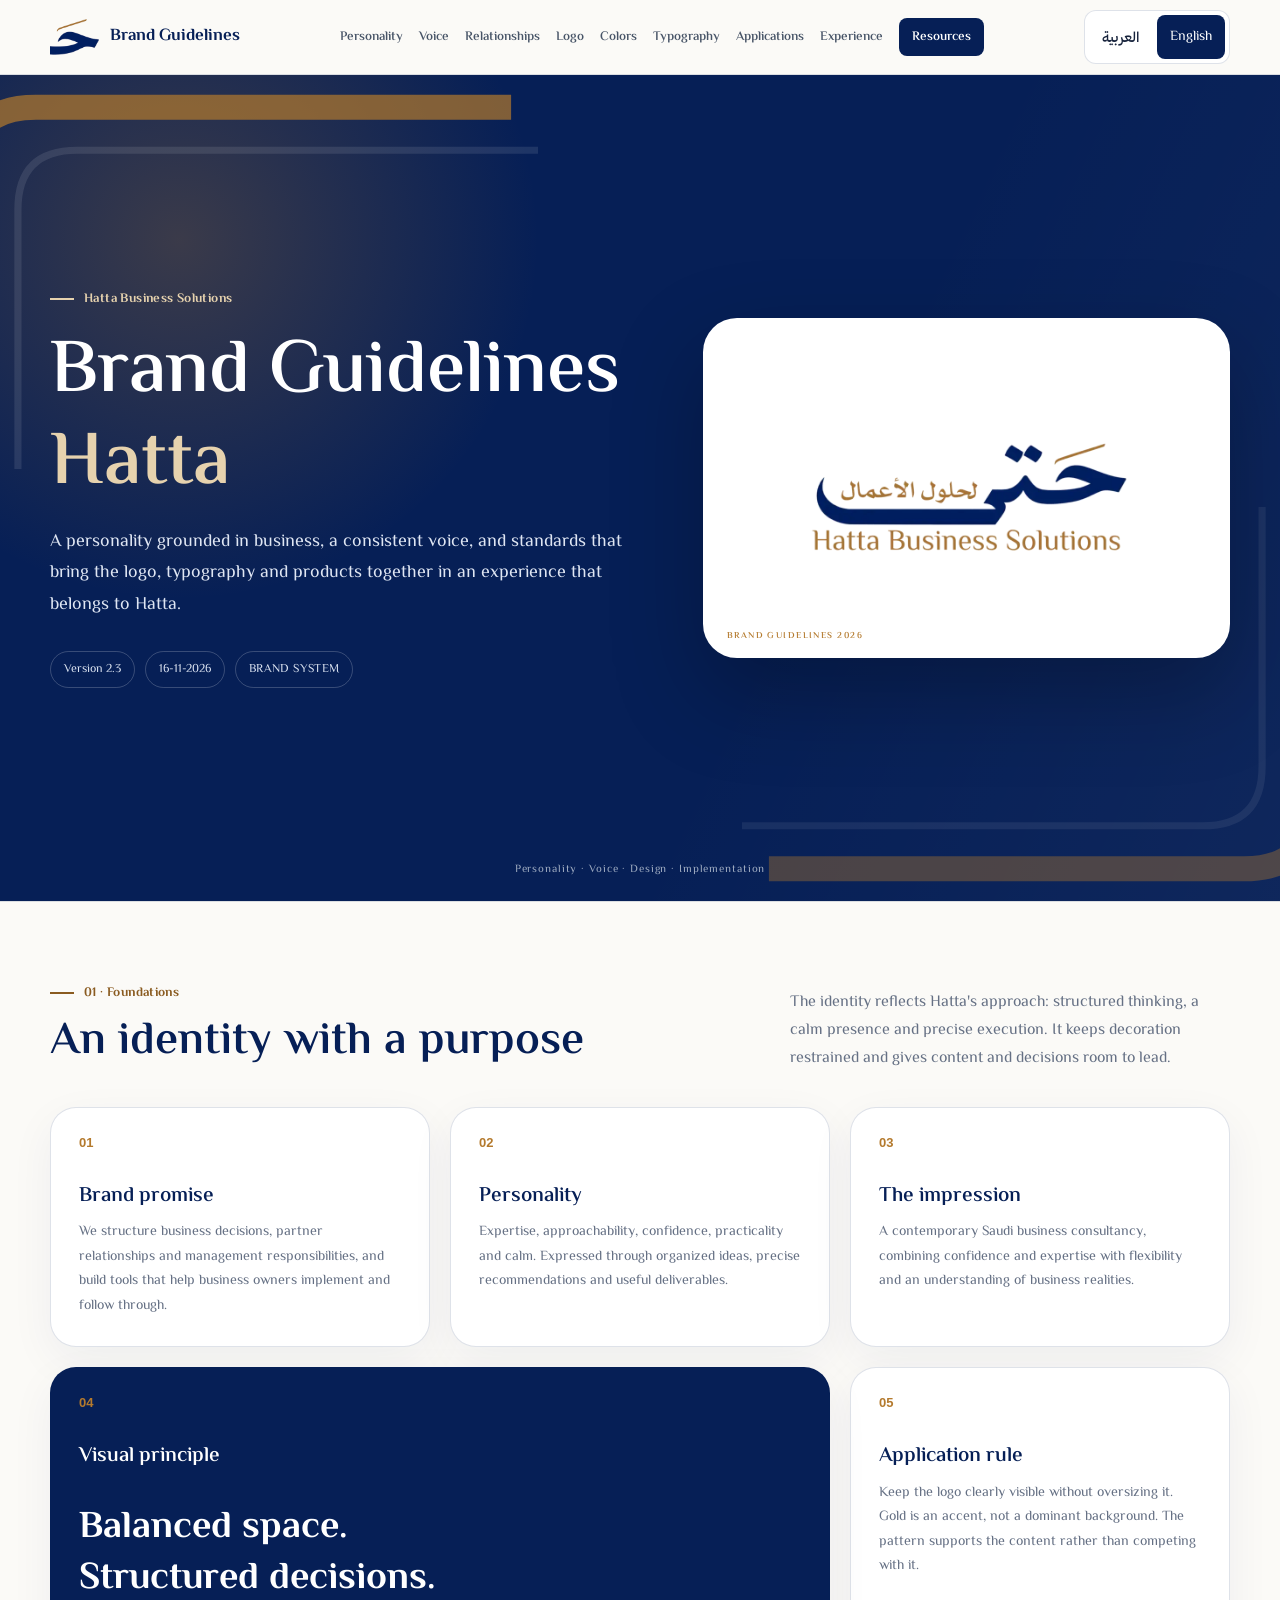
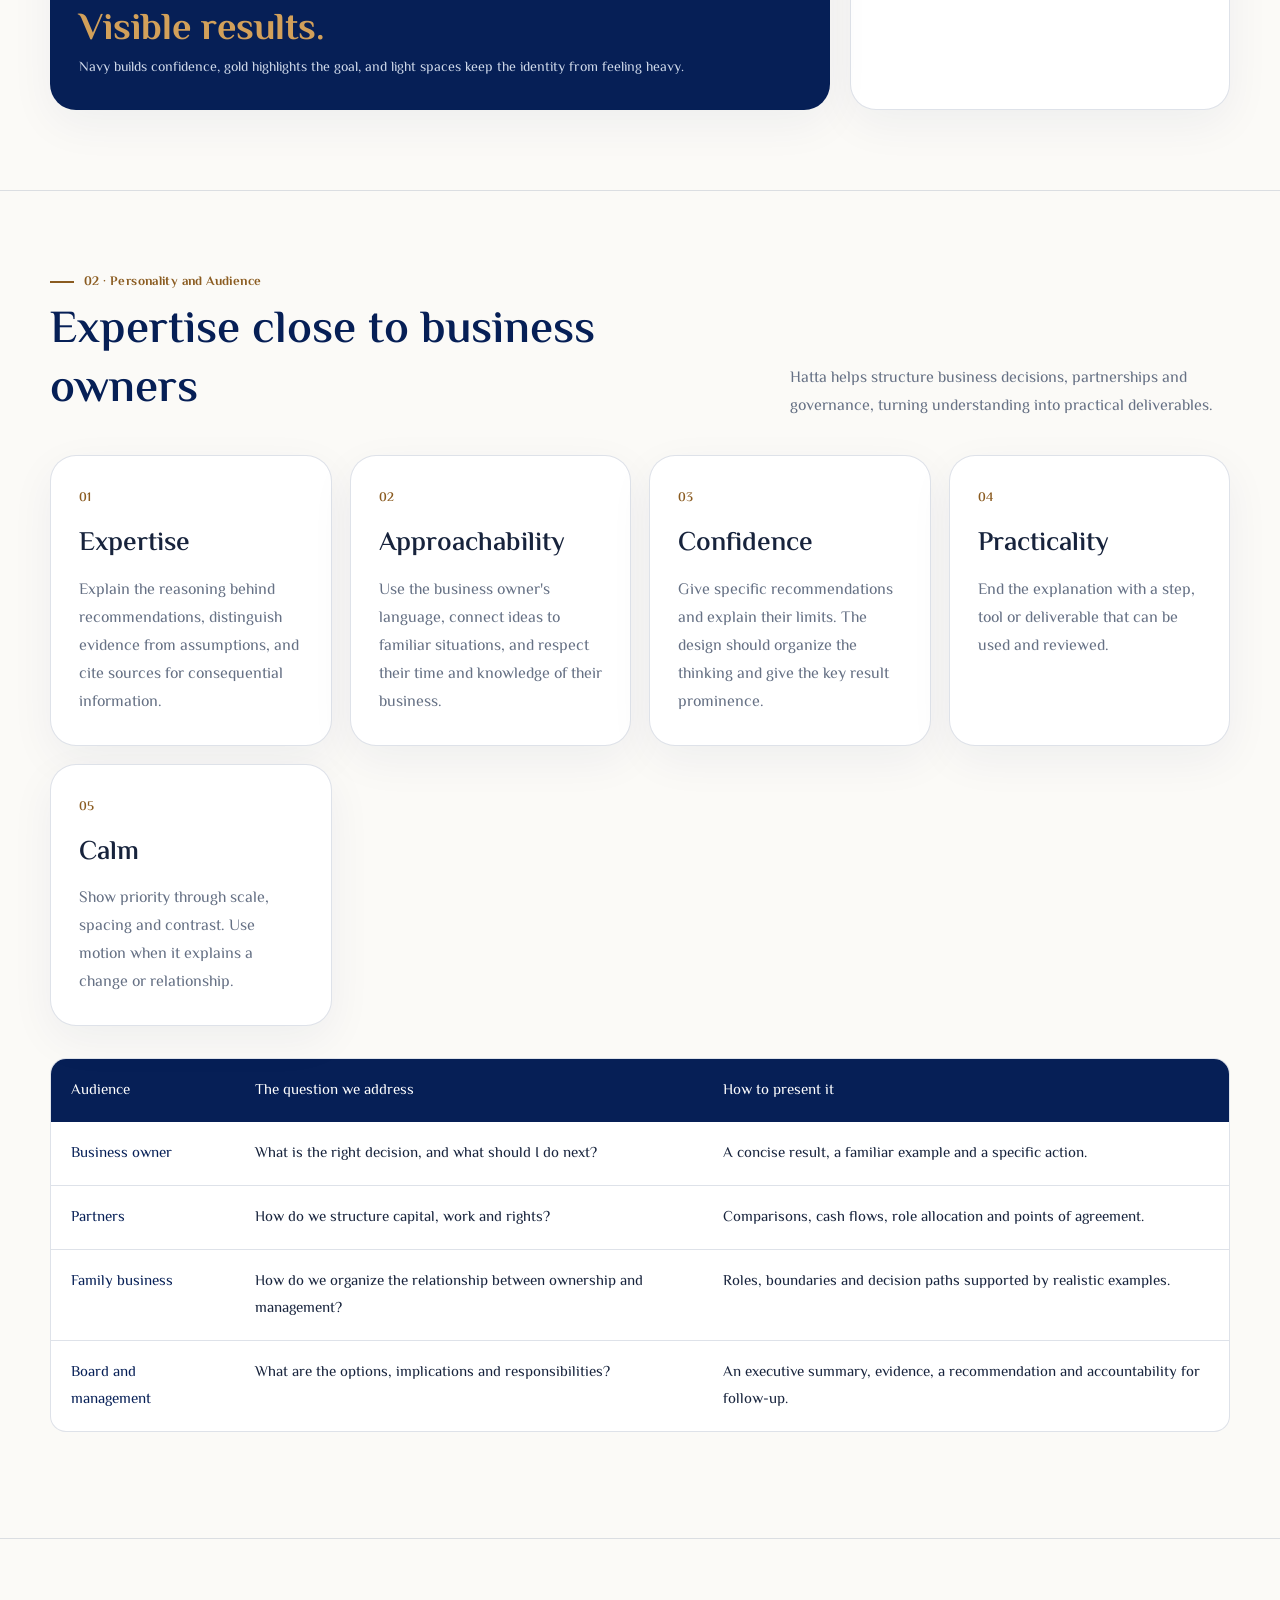
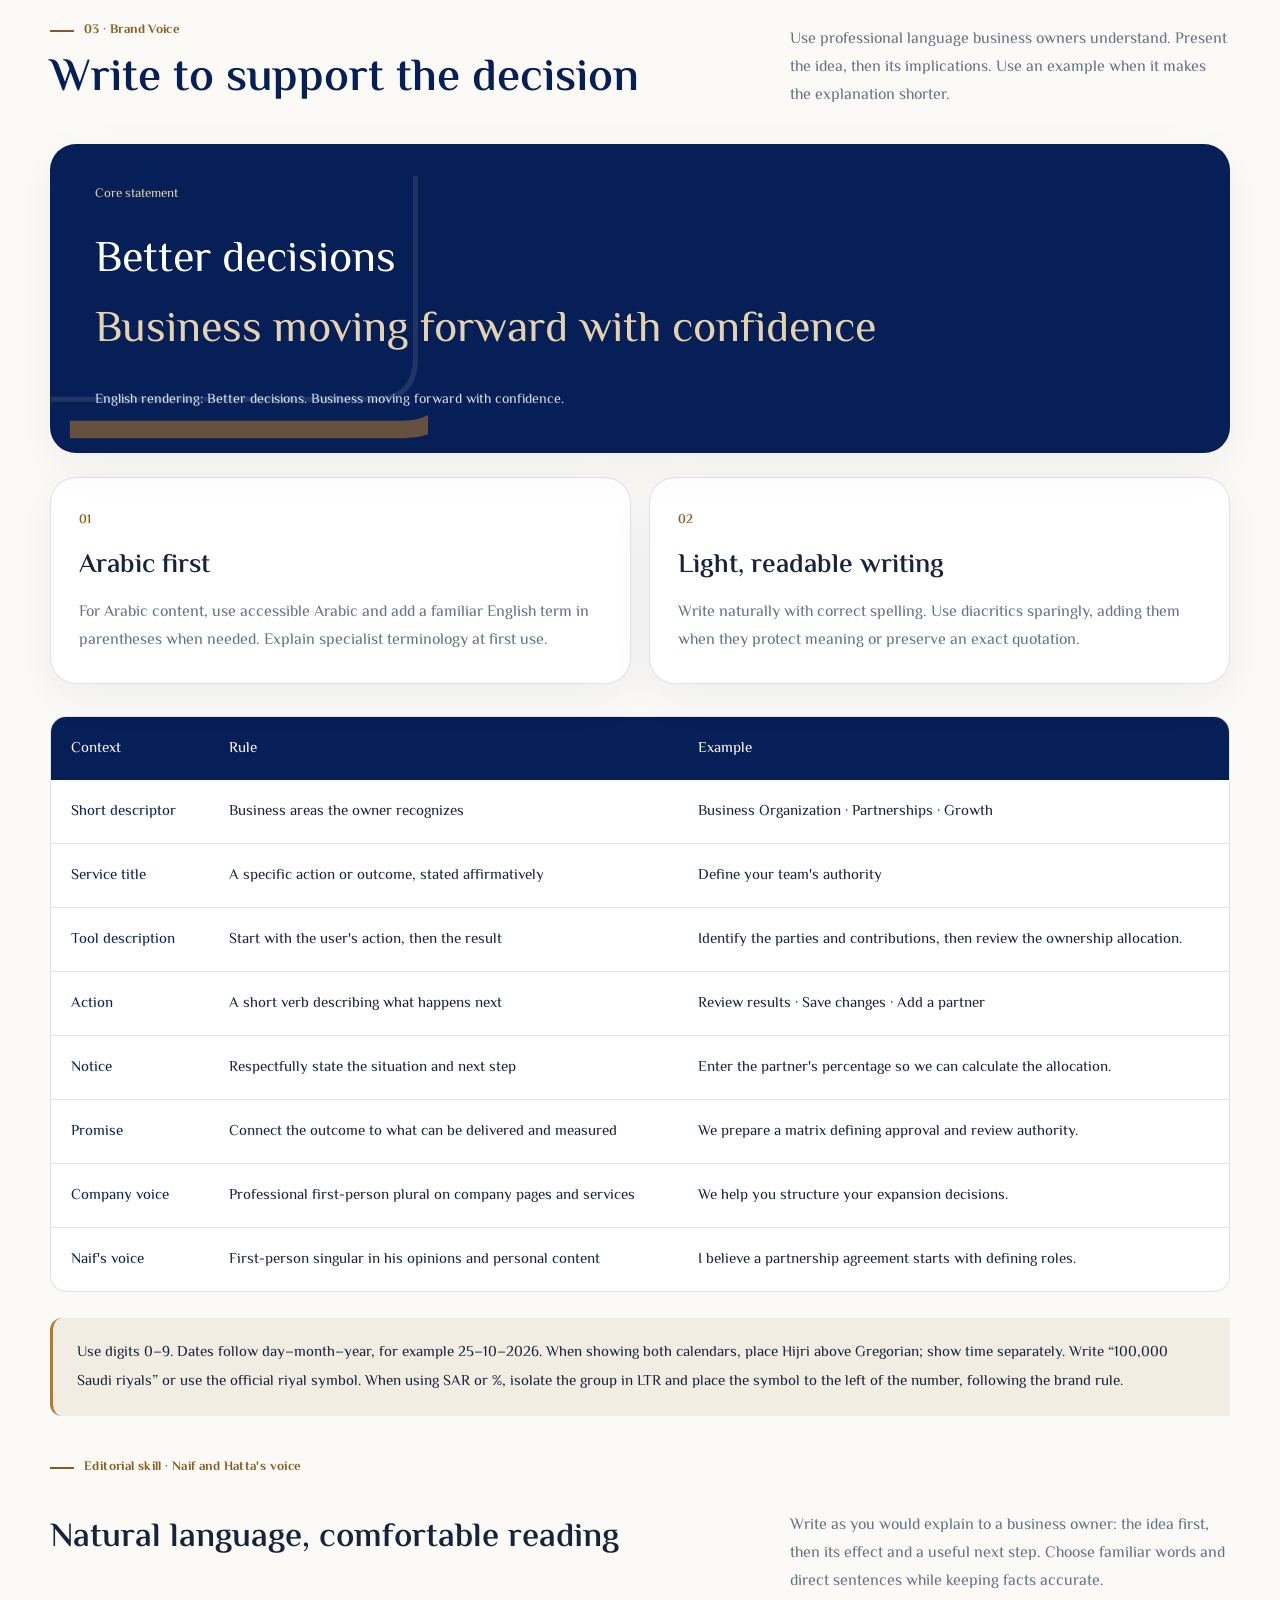
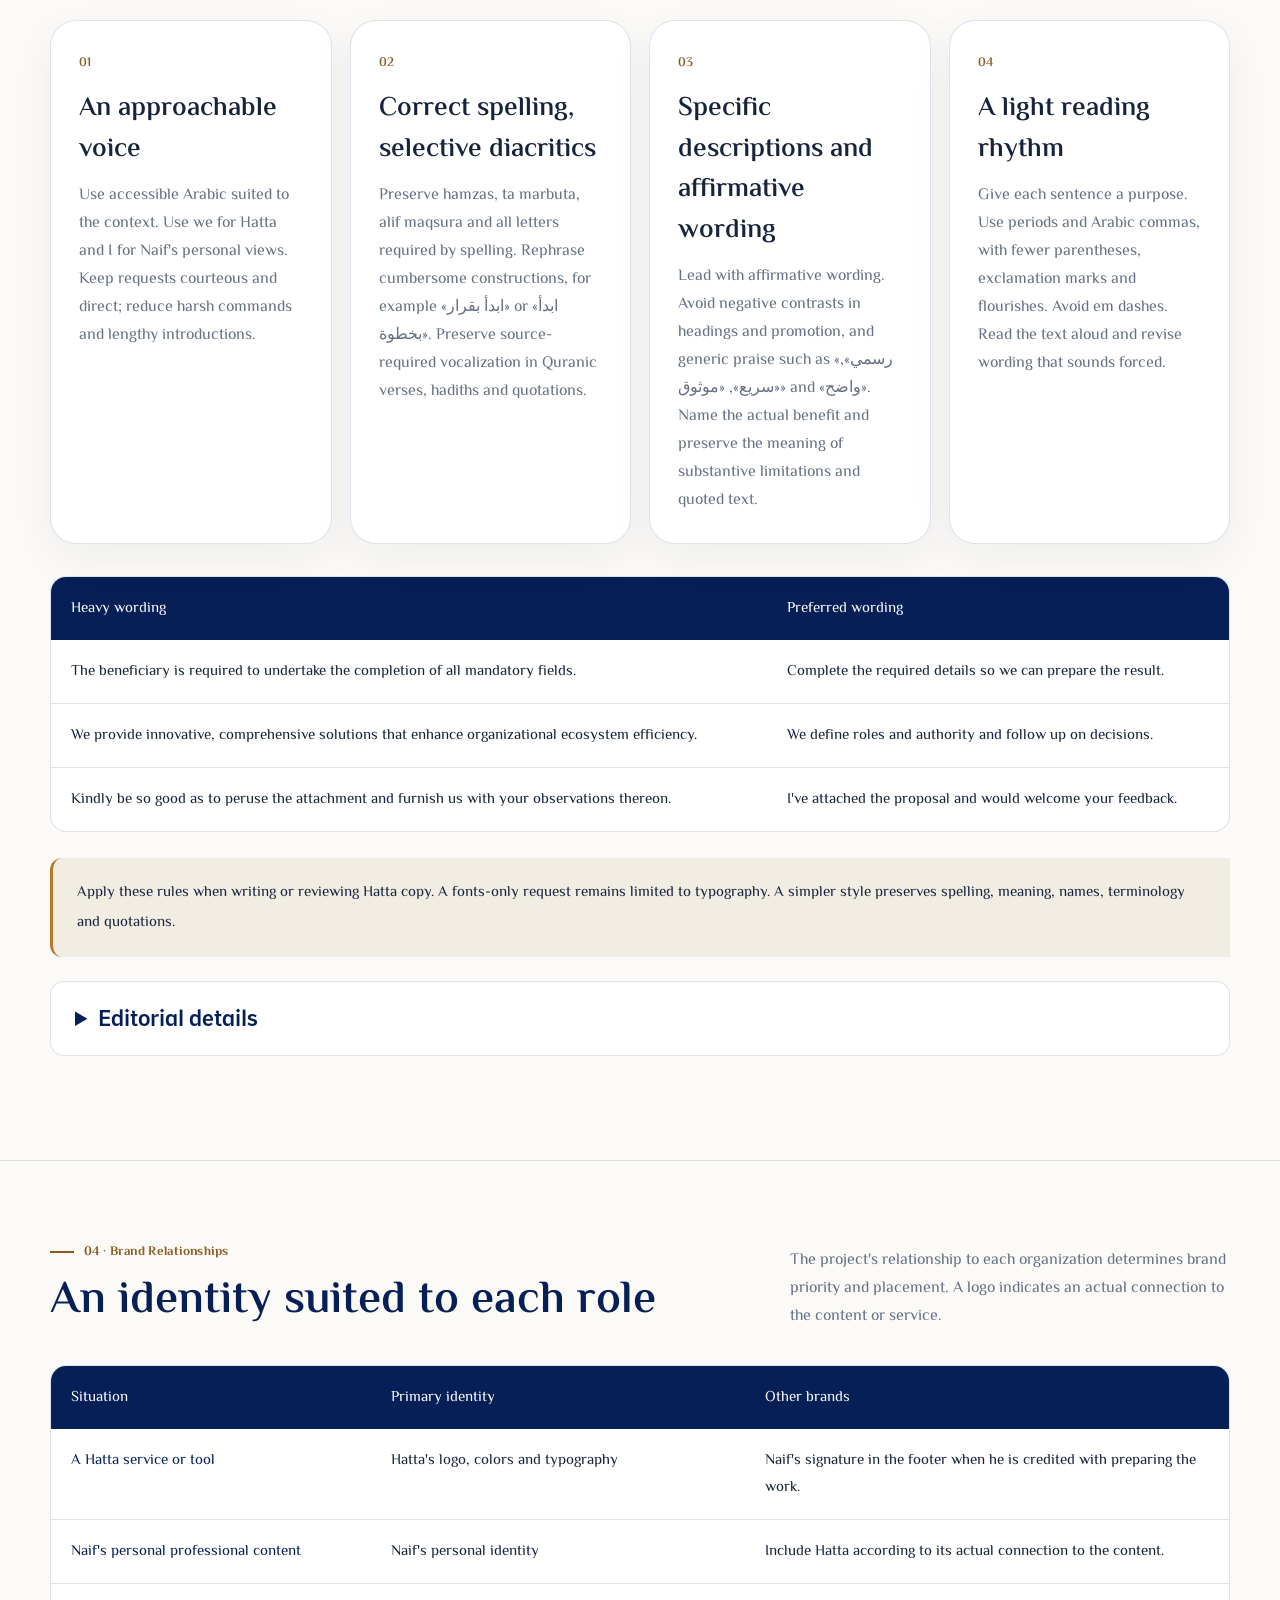
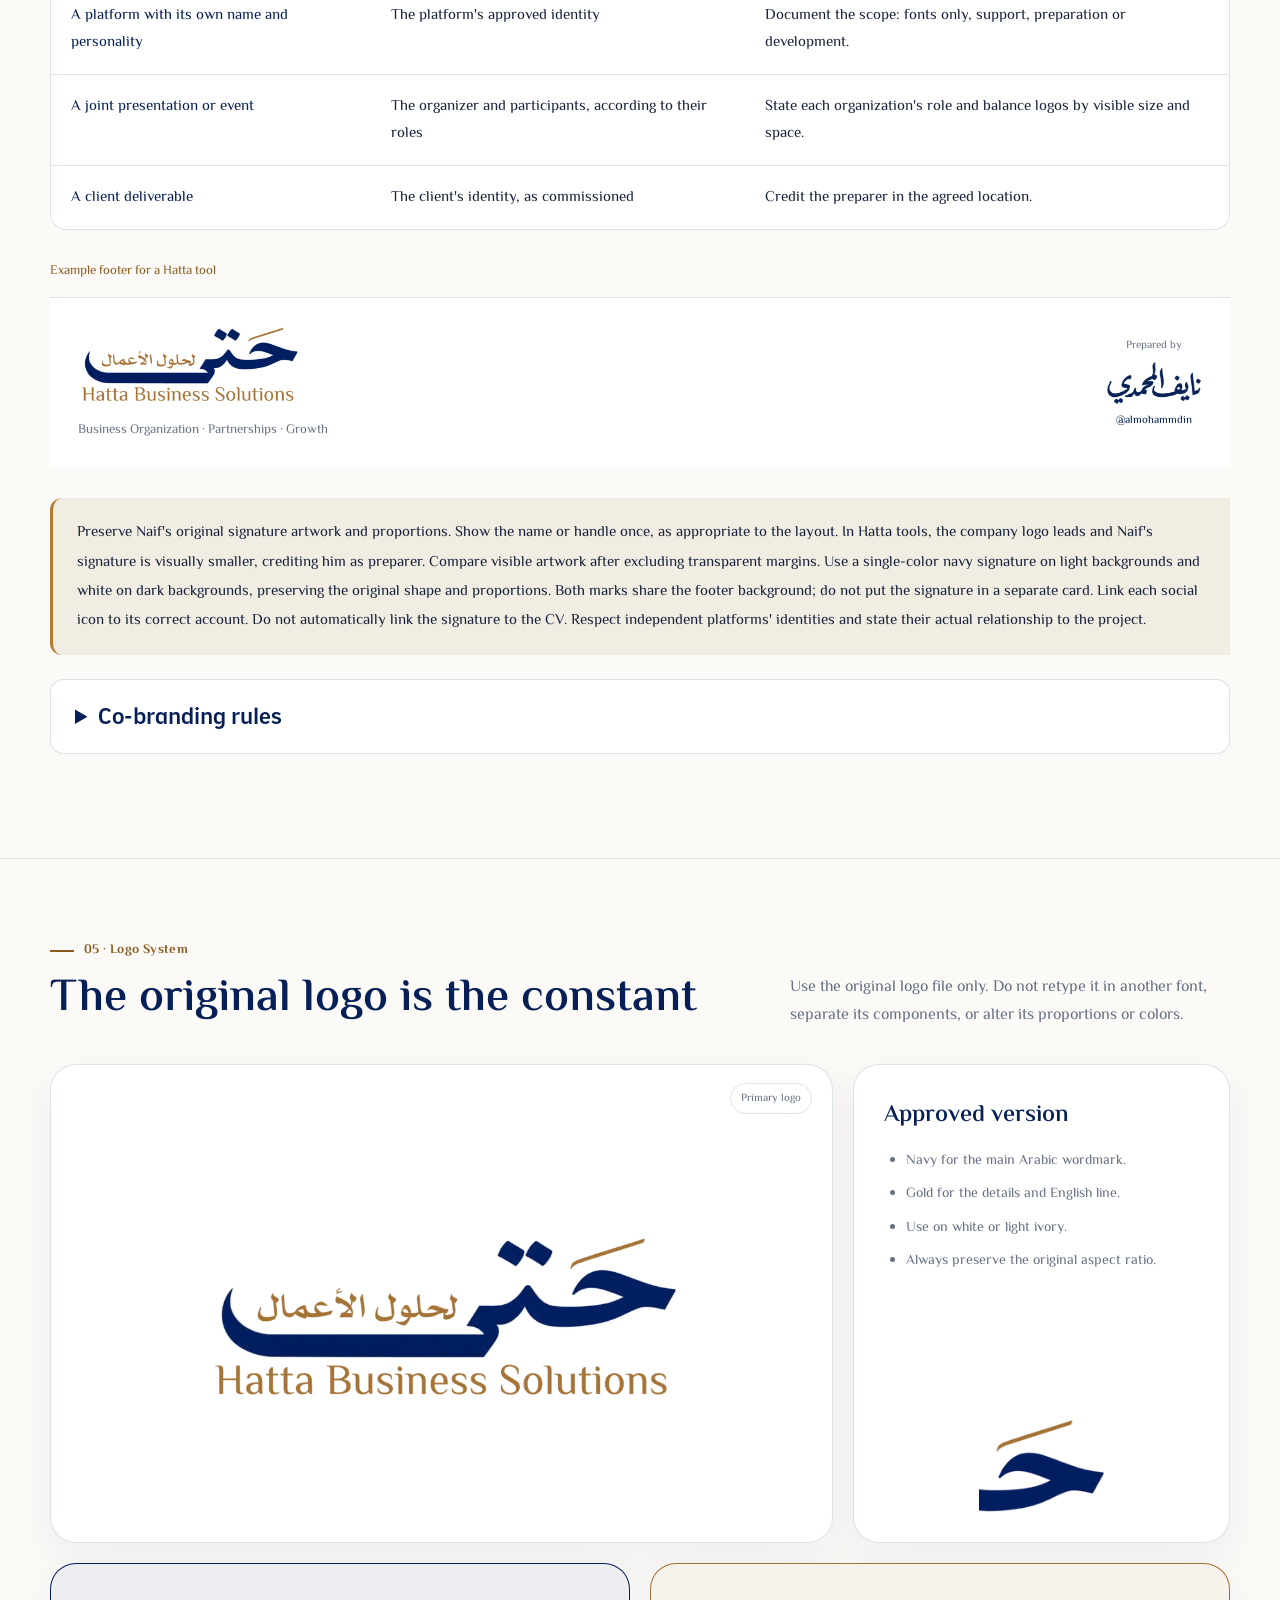
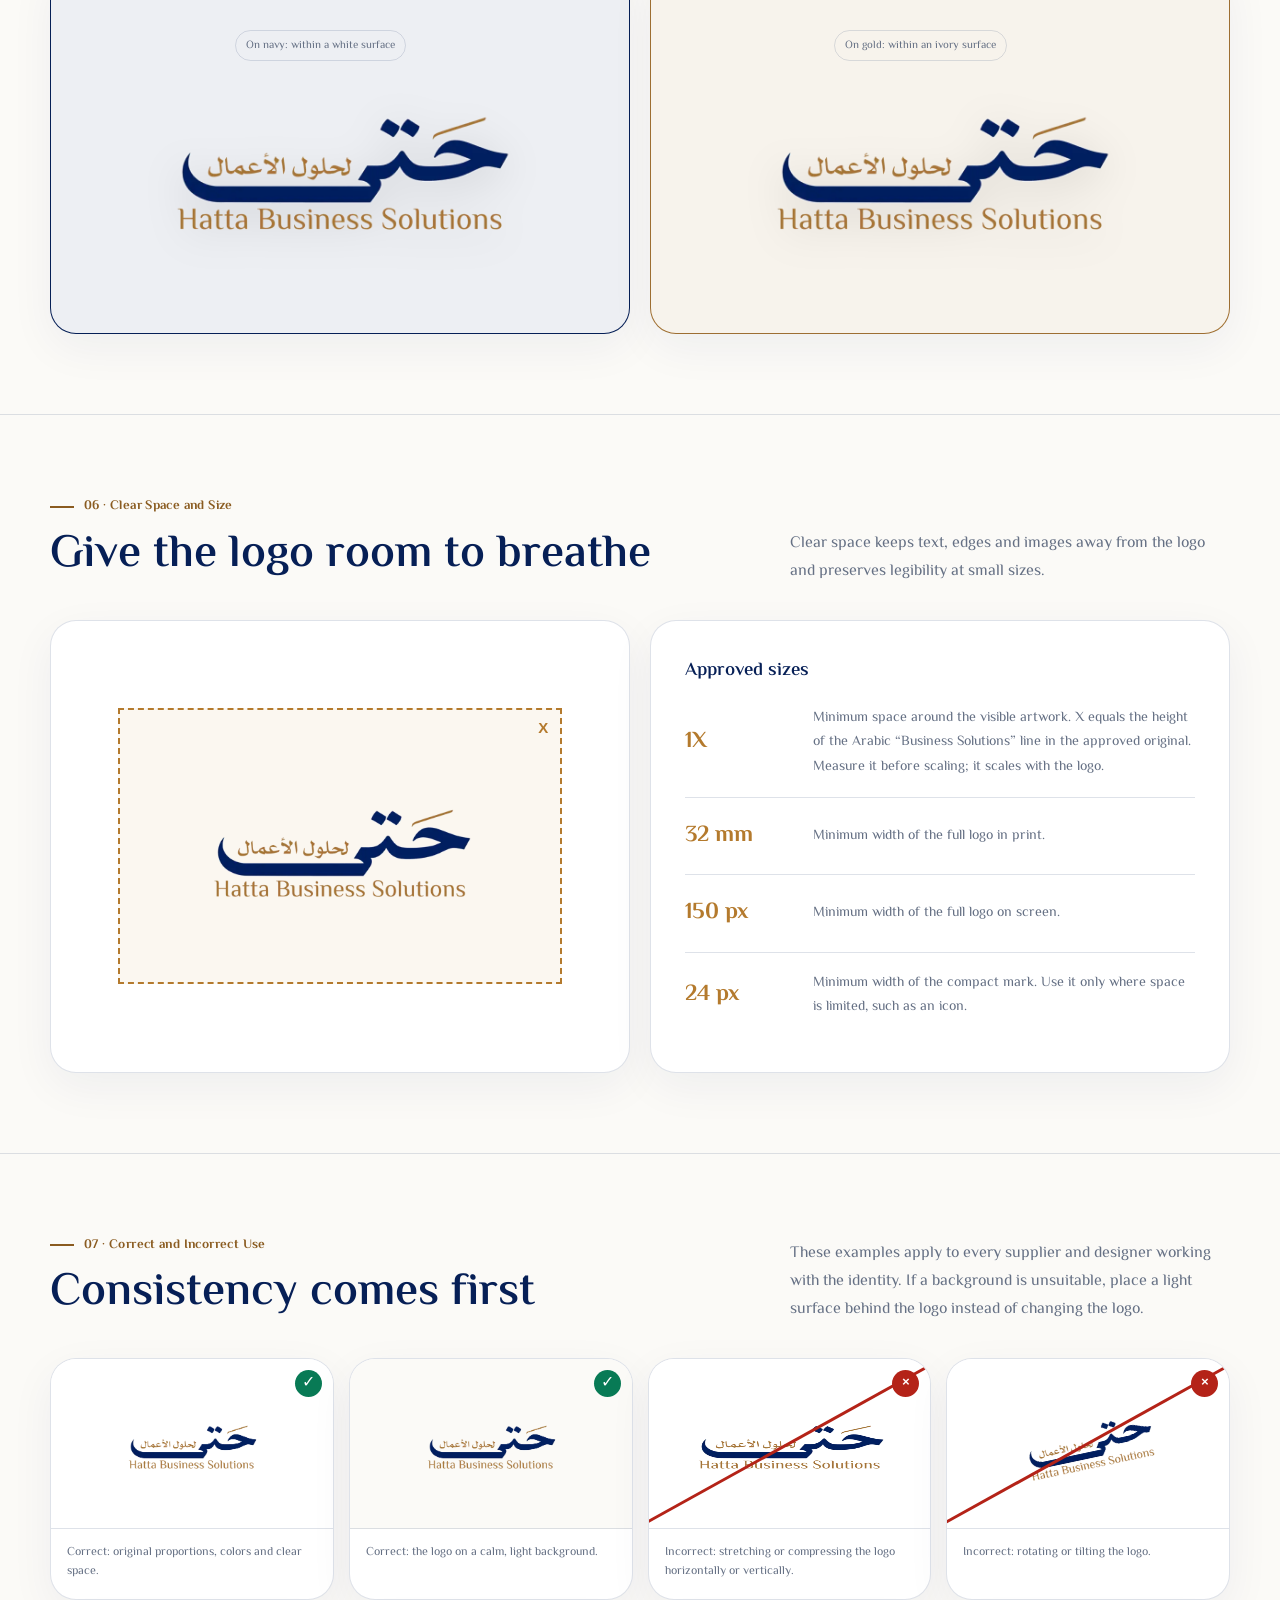
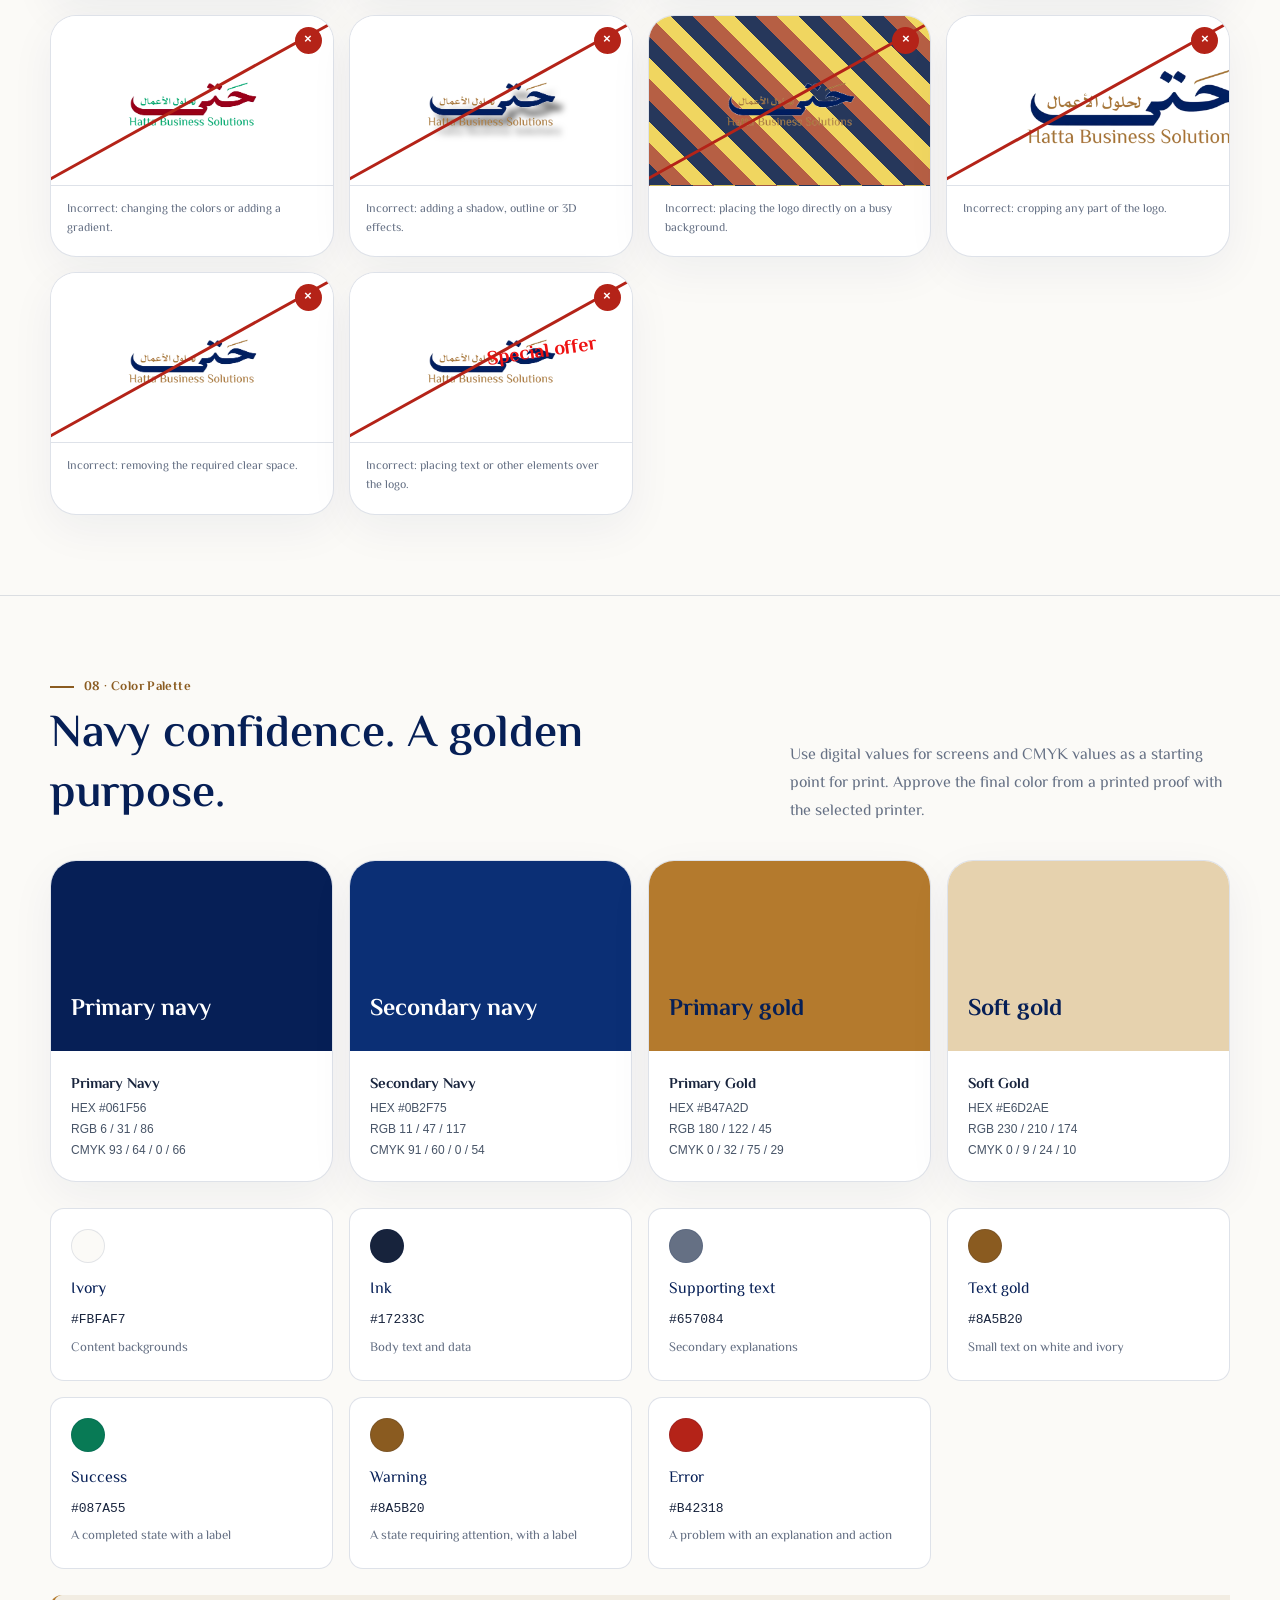
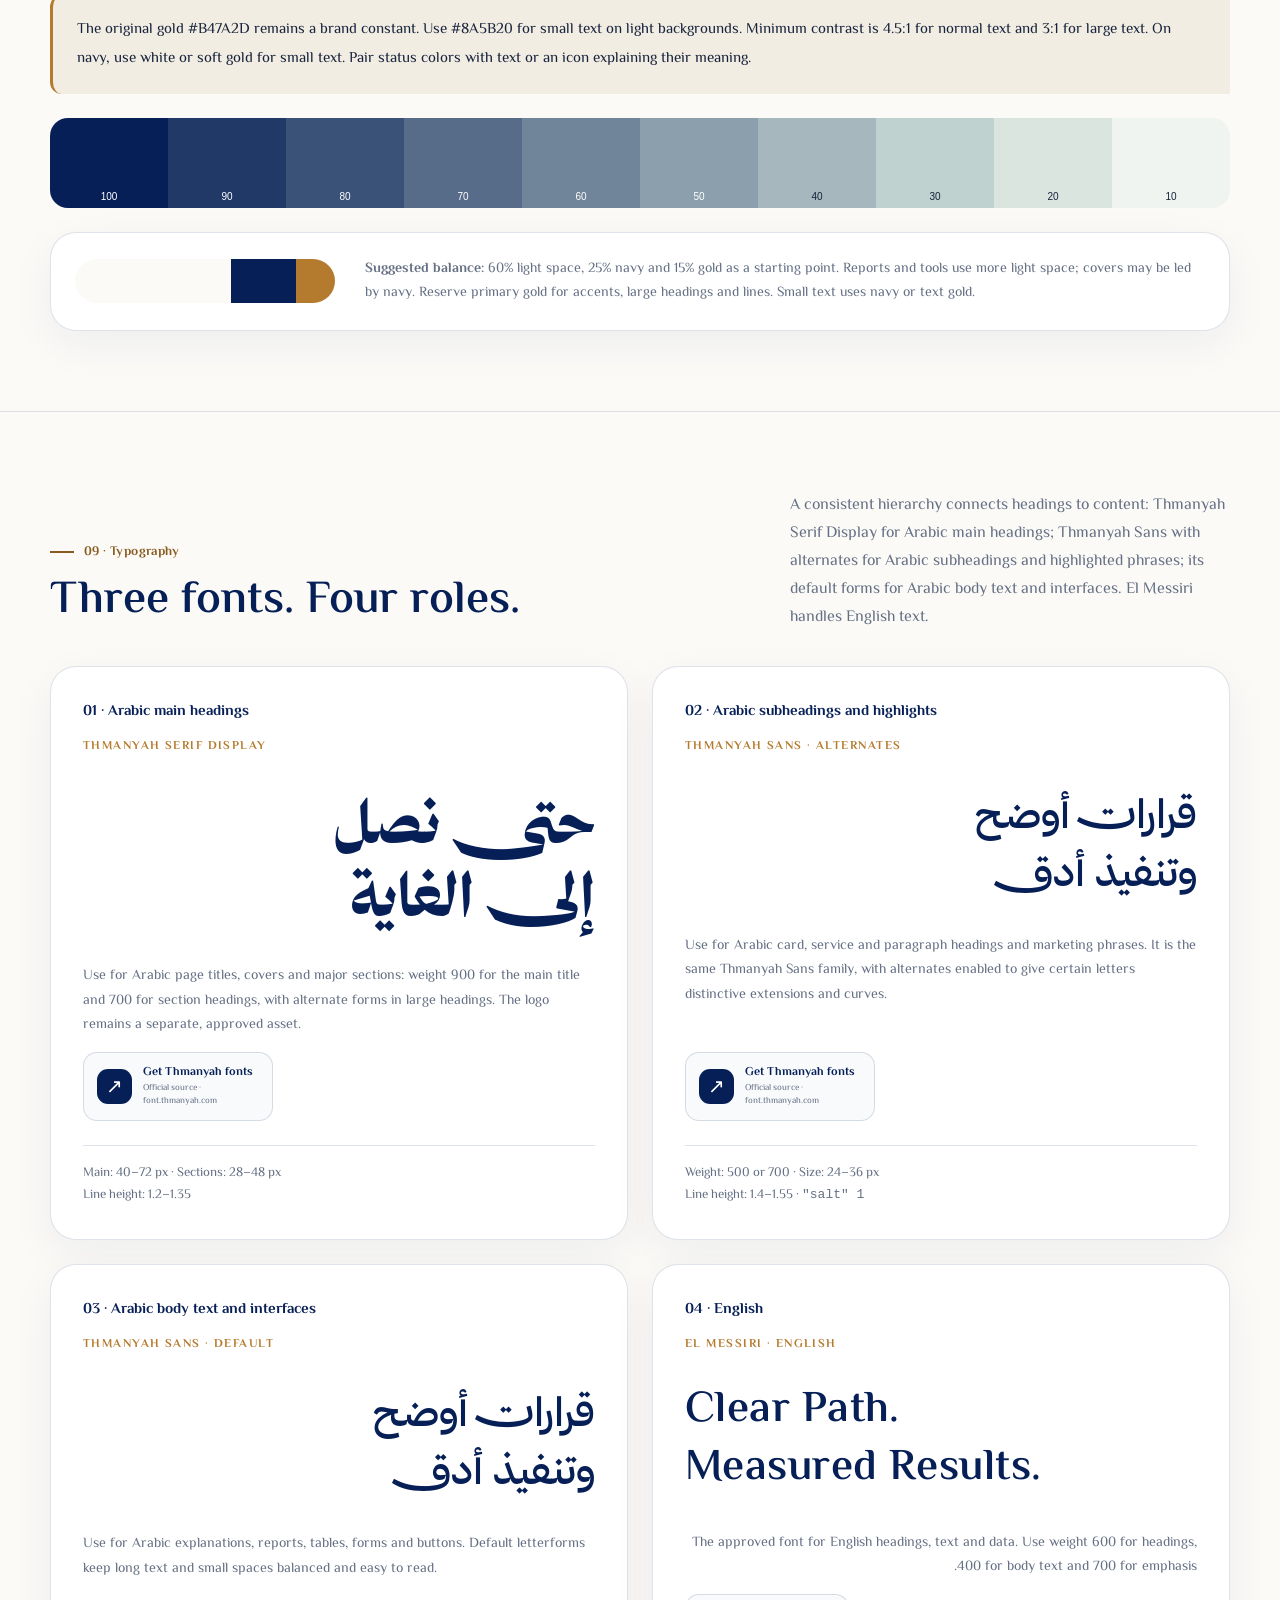
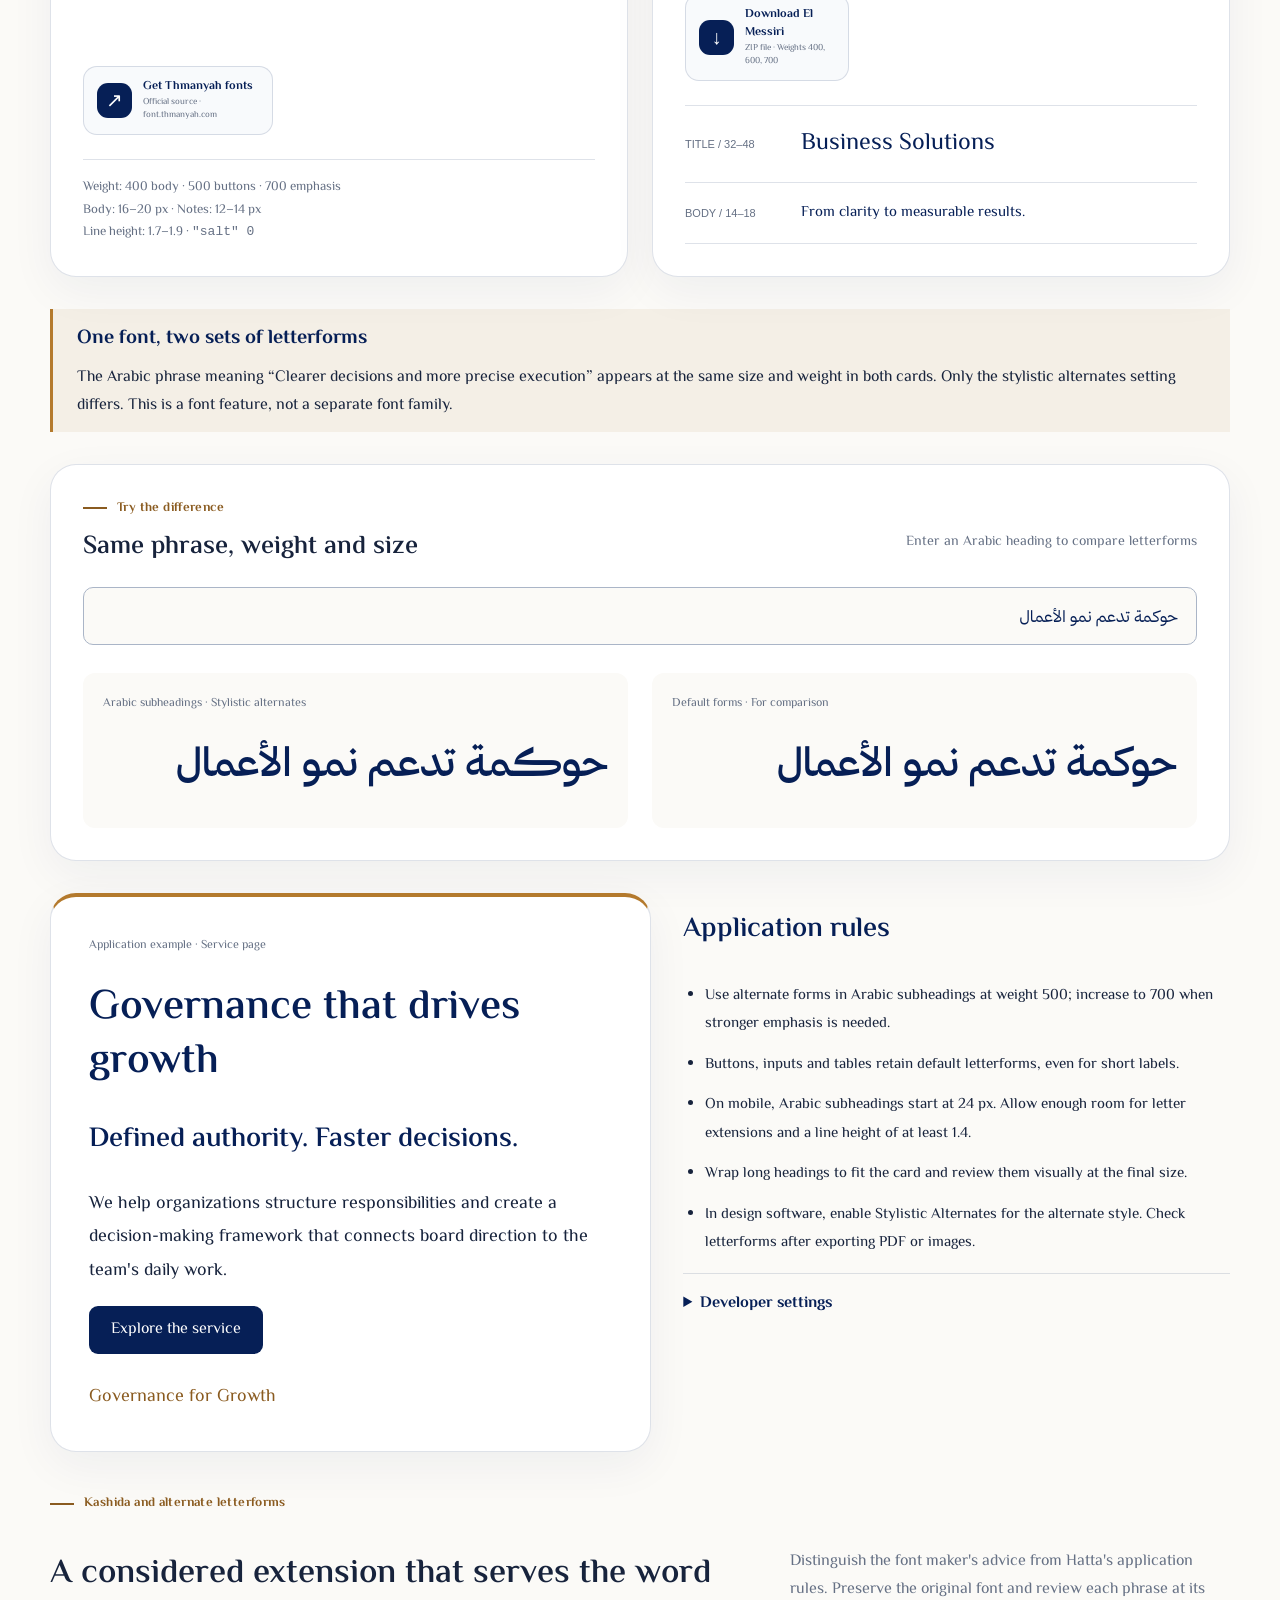
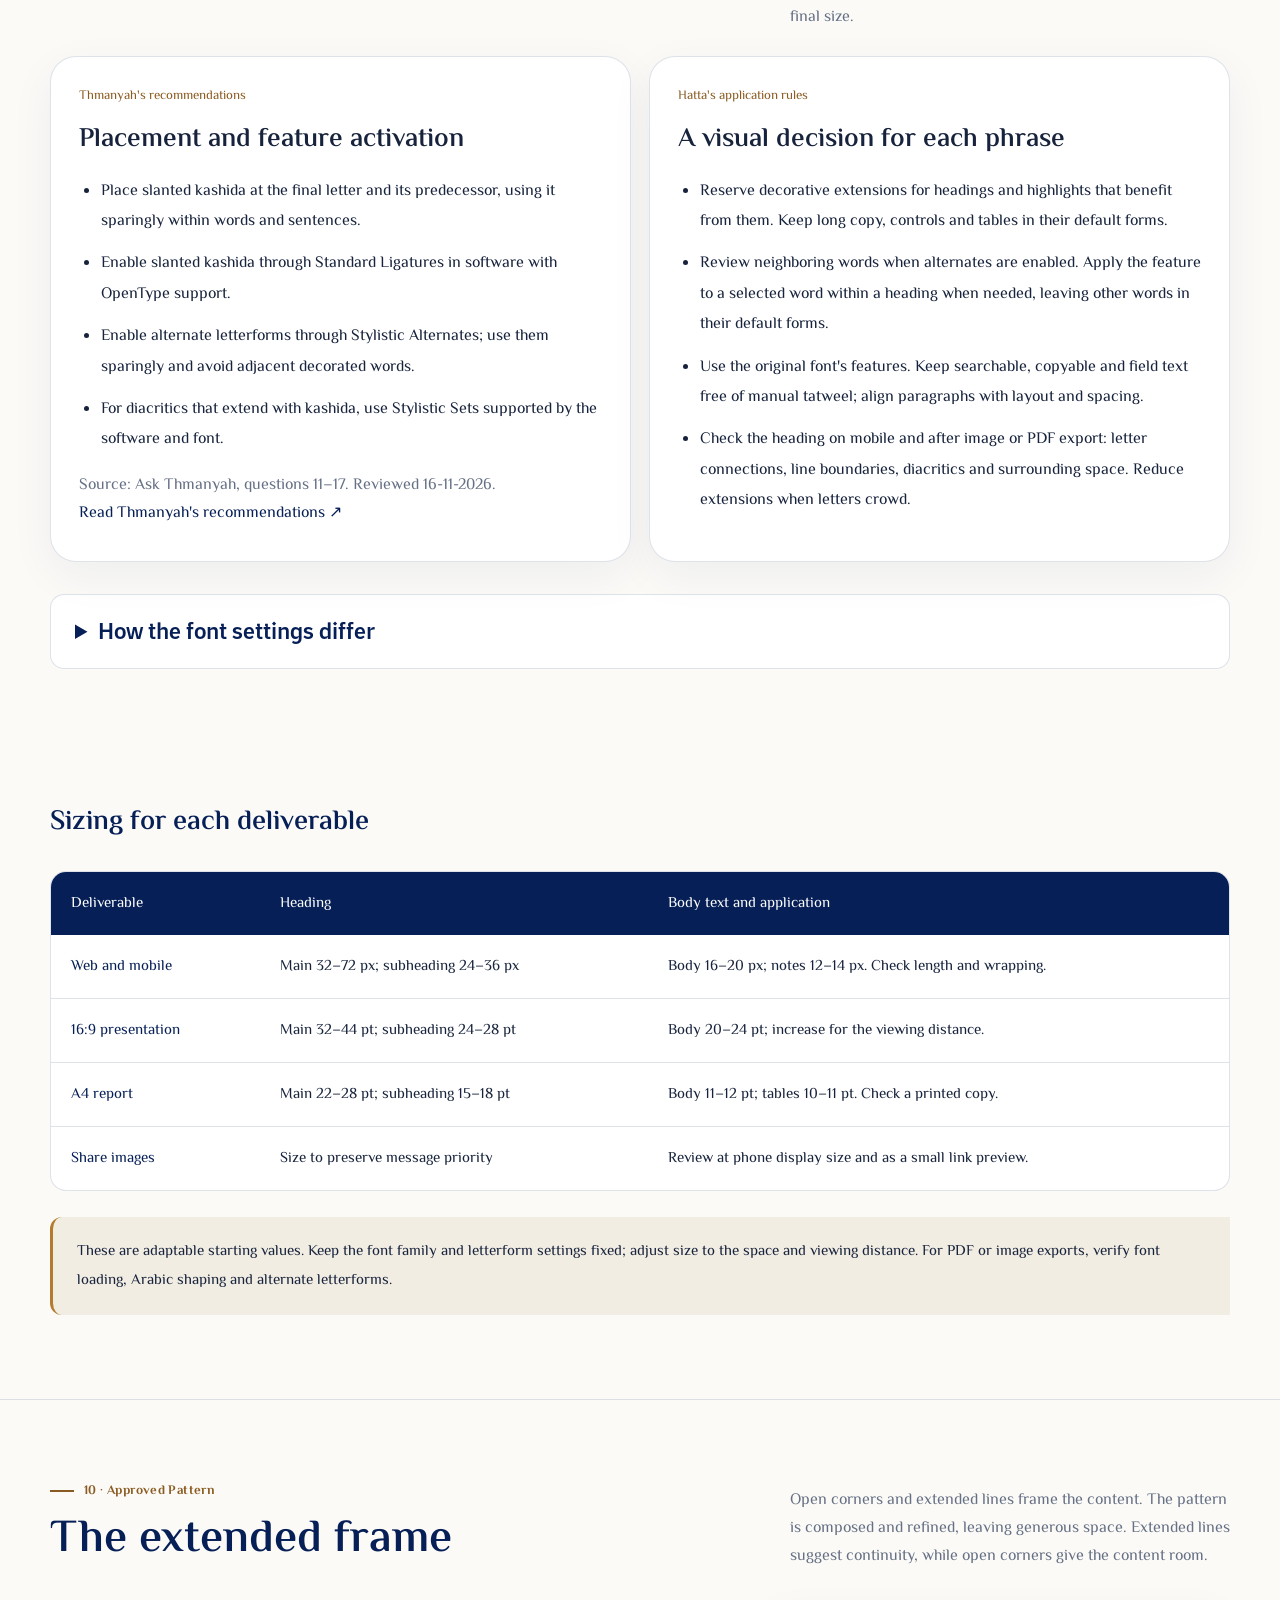
==== commit 76fb590c: "Preserve UTF-8 Arabic in Hatta guide release" ====
--- a/en.html
+++ b/en.html
@@ -5,7 +5,7 @@
   <meta name="viewport" content="width=device-width, initial-scale=1, viewport-fit=cover">
   <meta name="theme-color" content="#061f56">
   <title>Hatta Brand Guidelines</title>
-  <!-- Repository: hatta-brand-guide | Main file: index.html | Social preview: hatta-brand-guide-og.jpg (1200 ? 630) -->
+  <!-- Repository: hatta-brand-guide | Main file: index.html | Social preview: hatta-brand-guide-og.jpg (1200 × 630) -->
   <link rel="icon" type="image/png" href="assets/image-1.png">
   <link rel="apple-touch-icon" href="assets/image-1.png">
   <link rel="canonical" href="https://almohammdin.github.io/hatta-brand-guide/en.html">
@@ -43,7 +43,7 @@
     .dos{display:grid;grid-template-columns:repeat(4,1fr);gap:15px}.rule{overflow:hidden;position:relative}.rule-visual{height:170px;display:grid;place-items:center;padding:30px;background:#fff;border-bottom:1px solid var(--line);position:relative}.rule-visual img{max-height:93px;width:auto}.rule p{font-size:12px;line-height:1.55;margin:0;padding:15px 16px 18px;color:var(--muted)}.rule .status{position:absolute;z-index:2;top:11px;right:11px;width:27px;height:27px;border-radius:50%;display:grid;place-items:center;color:#fff;font-weight:800}.rule.ok .status{background:var(--green)}.rule.bad .status{background:var(--danger)}.rule.bad .rule-visual:after{content:"";position:absolute;width:115%;height:3px;background:var(--danger);transform:rotate(-29deg)}.bad-stretch img{transform:scaleX(1.45)}.bad-rotate img{transform:rotate(-12deg)}.bad-shadow img{filter:drop-shadow(8px 9px 3px #777)}.bad-color img{filter:hue-rotate(115deg) saturate(1.7)}.bad-busy{background:repeating-linear-gradient(45deg,#26375b 0 15px,#b65f44 15px 30px,#f0d660 30px 45px)}.bad-crop img{transform:scale(1.7) translateX(15%)}.bad-tight{padding:3px}.bad-text:before{content:"Special offer";position:absolute;z-index:3;top:62px;right:35px;font-size:25px;color:#e11;font-weight:800;transform:rotate(-8deg)}
     .palette{display:grid;grid-template-columns:repeat(4,1fr);gap:16px}.swatch{overflow:hidden}.swatch-color{height:190px;padding:20px;display:flex;align-items:flex-end;color:#fff}.swatch-color b{font-size:24px}.swatch-info{padding:20px;font:12px/1.75 Arial;color:#475467;direction:ltr}.swatch-info strong{display:block;color:var(--ink);font:700 15px/1.8 "Thmanyah Sans";direction:rtl}.tints{display:grid;grid-template-columns:repeat(10,1fr);height:90px;border-radius:18px;overflow:hidden;margin-top:22px}.tints span{display:flex;align-items:flex-end;justify-content:center;padding:6px;font:10px Arial;color:#fff}.tints span:nth-child(n+7){color:var(--ink)}.ratio-note{margin-top:24px;padding:24px;display:grid;grid-template-columns:260px 1fr;gap:30px;align-items:center}.ratio-bar{display:flex;height:44px;border-radius:99px;overflow:hidden}.ratio-bar i:nth-child(1){width:60%;background:var(--paper)}.ratio-bar i:nth-child(2){width:25%;background:var(--navy)}.ratio-bar i:nth-child(3){width:15%;background:var(--gold)}.ratio-note p{margin:0;color:var(--muted);font-size:14px}
     .type-grid{display:grid;grid-template-columns:1fr 1fr;gap:20px}.type-card{padding:34px;min-height:390px}.type-card .font-name{color:var(--gold);font:700 12px Arial;letter-spacing:.12em}.type-card .sample{font-family:"Thmanyah Serif Display";font-weight:900;font-size:68px;line-height:1.22;color:var(--navy);margin:35px 0 20px}.type-card.secondary .sample{font-family:"Thmanyah Sans";font-weight:500;font-size:48px;line-height:1.35}.type-card p{font-size:14px;color:var(--muted)}.type-scale{margin-top:20px;border-top:1px solid var(--line)}.type-line{display:grid;grid-template-columns:100px 1fr;align-items:center;gap:16px;padding:17px 0;border-bottom:1px solid var(--line)}.type-line small{font:11px Arial;color:var(--muted);direction:ltr}.type-line span{color:var(--navy)}
-    .pattern-show{display:grid;grid-template-columns:1.2fr .8fr;gap:20px}.pattern-main{min-height:420px;background:var(--navy);position:relative;overflow:hidden;border-radius:var(--radius)}.pattern-main svg{position:absolute;inset:0;width:100%;height:100%}.pattern-caption{position:absolute;right:34px;bottom:30px;color:#fff}.pattern-caption h3{font-size:31px;margin:0}.pattern-caption p{margin:4px 0 0;color:#c8d3e6;font-size:13px}.pattern-rules{padding:30px}.pattern-rules h3{margin:0 0 20px;color:var(--navy)}.use-level{display:grid;grid-template-columns:78px 1fr;gap:14px;align-items:center;margin:16px 0}.use-level i{height:34px;border-radius:8px;background:var(--navy);position:relative;overflow:hidden}.use-level i:after{content:"�";font-family:"Thmanyah Serif Display";position:absolute;color:var(--gold);font-size:40px;right:7px;top:-20px;opacity:var(--o)}.use-level b{font-size:14px}.use-level span{display:block;font-size:11px;color:var(--muted)}
+    .pattern-show{display:grid;grid-template-columns:1.2fr .8fr;gap:20px}.pattern-main{min-height:420px;background:var(--navy);position:relative;overflow:hidden;border-radius:var(--radius)}.pattern-main svg{position:absolute;inset:0;width:100%;height:100%}.pattern-caption{position:absolute;right:34px;bottom:30px;color:#fff}.pattern-caption h3{font-size:31px;margin:0}.pattern-caption p{margin:4px 0 0;color:#c8d3e6;font-size:13px}.pattern-rules{padding:30px}.pattern-rules h3{margin:0 0 20px;color:var(--navy)}.use-level{display:grid;grid-template-columns:78px 1fr;gap:14px;align-items:center;margin:16px 0}.use-level i{height:34px;border-radius:8px;background:var(--navy);position:relative;overflow:hidden}.use-level i:after{content:"ى";font-family:"Thmanyah Serif Display";position:absolute;color:var(--gold);font-size:40px;right:7px;top:-20px;opacity:var(--o)}.use-level b{font-size:14px}.use-level span{display:block;font-size:11px;color:var(--muted)}
     .mockup-grid{display:grid;grid-template-columns:repeat(12,1fr);gap:20px}.mock{position:relative;overflow:hidden;min-height:350px;background:#e9e6df;border-radius:var(--radius);border:1px solid rgba(6,31,86,.08)}.mock h3{position:absolute;top:18px;right:22px;margin:0;color:var(--navy);font-size:15px;z-index:5}.mock .spec{position:absolute;bottom:13px;right:18px;color:#6c7480;font:10px Arial;direction:ltr;z-index:5}.stationery{grid-column:span 7;min-height:510px}.envelope-mock{grid-column:span 5;min-height:510px}.card-mock{grid-column:span 5}.notebook-mock{grid-column:span 7}.letter{position:absolute;width:52%;height:76%;background:#fff;left:12%;top:12%;box-shadow:0 22px 50px rgba(0,0,0,.18);padding:7% 5%}.letter img{width:48%;margin-right:auto}.letter .gold-line{height:3px;background:var(--gold);margin:25px 0}.letter .textline{height:5px;border-radius:5px;background:#e0e5ec;margin:12px 0}.letter .textline.short{width:55%}.letter .footerline{position:absolute;bottom:6%;right:8%;left:8%;height:20px;border-top:1px solid var(--gold);font:7px Arial;color:var(--navy);padding-top:6px;direction:ltr}.folder{position:absolute;width:42%;height:68%;background:var(--navy);right:8%;top:19%;box-shadow:0 20px 40px rgba(0,0,0,.2);padding:26px}.folder img{filter:none;background:#fff;border-radius:12px;padding:12px}.folder:after{content:"";position:absolute;inset:auto 0 0;height:32%;opacity:.4;background-image:url("data:image/svg+xml,%3Csvg xmlns='http://www.w3.org/2000/svg' width='150' height='90'%3E%3Cpath d='M-10 55 Q35 8 80 55 T170 55' fill='none' stroke='%23b47a2d' stroke-width='3'/%3E%3Ccircle cx='62' cy='67' r='3' fill='%23b47a2d'/%3E%3Ccircle cx='73' cy='67' r='3' fill='%23b47a2d'/%3E%3C/svg%3E")}.envelope{position:absolute;width:78%;height:45%;left:11%;top:28%;background:#fff;box-shadow:0 22px 45px rgba(0,0,0,.17);overflow:hidden}.envelope:before{content:"";position:absolute;inset:0;background:linear-gradient(32deg,transparent 49.5%,#eee 50%,transparent 50.6%),linear-gradient(-32deg,transparent 49.5%,#eee 50%,transparent 50.6%)}.envelope img{position:absolute;width:38%;top:22px;right:26px}.envelope .address{position:absolute;bottom:25px;left:27px;color:#7b8491;font:8px/1.6 Arial;direction:ltr}.envelope .band{position:absolute;inset:0 0 0 auto;width:9px;background:var(--gold)}.business-card{position:absolute;width:71%;height:42%;border-radius:9px;box-shadow:0 20px 40px rgba(0,0,0,.2);padding:24px}.business-card.front{background:#fff;right:8%;top:18%;transform:rotate(-4deg);z-index:2}.business-card.back{background:var(--navy);left:8%;bottom:14%;transform:rotate(4deg)}.business-card.front img{width:48%}.business-card.front .person{position:absolute;bottom:23px;right:24px}.business-card.front .person b{display:block;color:var(--navy);font-size:12px}.business-card.front .person span{font-size:8px;color:var(--gold)}.business-card.back img{width:50%;margin:auto;background:#fff;border-radius:9px;padding:8px}.book{position:absolute;width:55%;height:72%;background:var(--navy);right:22%;top:14%;border-radius:7px 18px 18px 7px;box-shadow:16px 22px 45px rgba(0,0,0,.25);padding:50px 35px}.book:before{content:"";position:absolute;top:0;bottom:0;right:13px;border-right:2px solid rgba(255,255,255,.12)}.book img{background:#fff;border-radius:12px;padding:13px}.book .year{position:absolute;bottom:27px;right:35px;color:var(--gold);font:700 12px Arial}.book .pat{position:absolute;inset:auto 0 0;height:35%;opacity:.5;background-image:url("data:image/svg+xml,%3Csvg xmlns='http://www.w3.org/2000/svg' width='150' height='90'%3E%3Cpath d='M-10 55 Q35 8 80 55 T170 55' fill='none' stroke='%23b47a2d' stroke-width='3'/%3E%3Ccircle cx='62' cy='67' r='3' fill='%23b47a2d'/%3E%3Ccircle cx='73' cy='67' r='3' fill='%23b47a2d'/%3E%3C/svg%3E")}
     .display-grid{display:grid;grid-template-columns:repeat(12,1fr);gap:20px}.rollup-box{grid-column:span 4;min-height:580px}.popup-box{grid-column:span 8;min-height:580px}.rollup{position:absolute;width:46%;height:77%;background:#fff;right:27%;top:12%;box-shadow:0 18px 40px rgba(0,0,0,.18);padding:36px 24px;overflow:hidden}.rollup:before{content:"";position:absolute;top:0;left:0;right:0;height:11px;background:var(--gold)}.rollup img{margin-top:20px}.rollup h4{font-family:"Thmanyah Serif Display";color:var(--navy);font-size:23px;line-height:1.3;margin:43px 0 10px}.rollup p{font-size:9px;color:var(--muted);line-height:1.7}.rollup .cta{position:absolute;bottom:28px;right:24px;left:24px;background:var(--navy);color:#fff;text-align:center;border-radius:99px;padding:8px;font-size:8px}.rollup .pattern-small{position:absolute;left:-60px;bottom:77px;width:190px;height:110px;border:3px solid var(--gold);border-radius:50%;opacity:.18}.stand{position:absolute;height:9px;background:#1d2430;bottom:8%;right:19%;left:19%;border-radius:3px}.popup{position:absolute;width:86%;height:58%;right:7%;top:21%;background:var(--navy);box-shadow:0 22px 45px rgba(0,0,0,.2);display:flex;align-items:center;justify-content:center;overflow:hidden}.popup:before{content:"";position:absolute;inset:0;opacity:.25;background-image:url("data:image/svg+xml,%3Csvg xmlns='http://www.w3.org/2000/svg' width='200' height='110'%3E%3Cpath d='M-20 65 Q40 5 100 65 T220 65' fill='none' stroke='%23b47a2d' stroke-width='4'/%3E%3Ccircle cx='78' cy='81' r='4' fill='%23b47a2d'/%3E%3Ccircle cx='92' cy='81' r='4' fill='%23b47a2d'/%3E%3C/svg%3E")}.popup .popup-logo{position:relative;background:#fff;border-radius:21px;padding:30px;width:42%;box-shadow:0 15px 38px rgba(0,0,0,.22)}.popup .repeat{position:absolute;color:rgba(255,255,255,.9);font-family:"Thmanyah Serif Display";font-size:15px;bottom:16px;right:28px}.popup .repeat.left{right:auto;left:28px}.popup-feet{position:absolute;bottom:17%;left:10%;right:10%;display:flex;justify-content:space-between}.popup-feet i{width:30px;height:8px;background:#333;border-radius:50%}
     .digital-grid{display:grid;grid-template-columns:1.2fr .8fr;gap:20px}.signature{padding:35px;display:flex;align-items:center;gap:28px;min-height:240px}.sig-logo{width:30%;padding-left:26px;border-left:1px solid var(--gold)}.sig-data b{display:block;color:var(--navy);font-size:20px}.sig-data .role{display:block;color:var(--gold);font-size:12px;margin-bottom:13px}.sig-data p{margin:0;color:var(--muted);font:11px/1.8 Arial;direction:ltr;text-align:right}.social-card{min-height:240px;background:var(--navy);padding:34px;position:relative;overflow:hidden}.social-card:before{content:"";position:absolute;width:270px;height:270px;border:34px solid rgba(180,122,45,.17);border-radius:50%;left:-80px;bottom:-110px}.social-card img{width:47%;background:#fff;border-radius:13px;padding:12px;position:relative}.social-card h3{font-size:26px;line-height:1.35;color:#fff;position:absolute;right:34px;bottom:27px;margin:0;max-width:60%}.social-card h3 span{color:var(--gold2)}
@@ -54,7 +54,7 @@
     :root{--frame-light:url("data:image/svg+xml,%3Csvg xmlns='http://www.w3.org/2000/svg' viewBox='0 0 300 220'%3E%3Cpath d='M-18 215V55Q-18 18 20 18H285' fill='none' stroke='%23061f56' stroke-width='14'/%3E%3Cpath d='M10 220V75Q10 42 43 42H300' fill='none' stroke='%23b47a2d' stroke-width='4' opacity='.46'/%3E%3C/svg%3E");--frame-light-opposite:url("data:image/svg+xml,%3Csvg xmlns='http://www.w3.org/2000/svg' viewBox='0 0 300 220'%3E%3Cg transform='translate(300 220) rotate(180)'%3E%3Cpath d='M-18 215V55Q-18 18 20 18H285' fill='none' stroke='%23061f56' stroke-width='14'/%3E%3Cpath d='M10 220V75Q10 42 43 42H300' fill='none' stroke='%23b47a2d' stroke-width='4' opacity='.46'/%3E%3C/g%3E%3C/svg%3E");--frame-dark:url("data:image/svg+xml,%3Csvg xmlns='http://www.w3.org/2000/svg' viewBox='0 0 300 220'%3E%3Cpath d='M-18 215V55Q-18 18 20 18H285' fill='none' stroke='%23b47a2d' stroke-width='14'/%3E%3Cpath d='M10 220V75Q10 42 43 42H300' fill='none' stroke='%23ffffff' stroke-width='4' opacity='.14'/%3E%3C/svg%3E");--frame-dark-opposite:url("data:image/svg+xml,%3Csvg xmlns='http://www.w3.org/2000/svg' viewBox='0 0 300 220'%3E%3Cg transform='translate(300 220) rotate(180)'%3E%3Cpath d='M-18 215V55Q-18 18 20 18H285' fill='none' stroke='%23b47a2d' stroke-width='14' opacity='.55'/%3E%3Cpath d='M10 220V75Q10 42 43 42H300' fill='none' stroke='%23ffffff' stroke-width='4' opacity='.10'/%3E%3C/g%3E%3C/svg%3E")}.en{font-family:"El Messiri",Arial,sans-serif}.cover-pattern{display:none}.cover:after{content:"";position:absolute;inset:0;z-index:0;background-image:var(--frame-dark),var(--frame-dark-opposite);background-repeat:no-repeat;background-position:left top,right bottom;background-size:min(42vw,590px) auto;opacity:.7}.type-grid.three{grid-template-columns:repeat(3,1fr)}.type-card.english{direction:ltr;text-align:left}.type-card.english .sample{font-family:"El Messiri",sans-serif;font-weight:600;font-size:44px;line-height:1.3;letter-spacing:.01em}.type-card.english p{direction:rtl;text-align:right}.type-card.english .type-scale{direction:ltr}.frame-system{display:grid;grid-template-columns:1.2fr .8fr;gap:20px}.frame-master{min-height:450px;background:var(--navy);position:relative;overflow:hidden;border-radius:var(--radius);background-image:var(--frame-dark),var(--frame-dark-opposite);background-repeat:no-repeat;background-position:left top,right bottom;background-size:58% auto}.frame-master-copy{position:absolute;right:8%;top:50%;transform:translateY(-50%);color:#fff;max-width:460px}.frame-master-copy h3{font:800 48px/1.25 "Thmanyah Serif Display";margin:0 0 8px}.frame-master-copy p{margin:0;color:#ccd6e7;font-size:14px}.frame-rules{padding:30px}.frame-rules h3{margin:0 0 15px;color:var(--navy)}.frame-rules ul{margin:0;padding-right:18px;color:var(--muted);font-size:13px}.frame-rules li+li{margin-top:8px}.letter{background-image:var(--frame-light-opposite);background-repeat:no-repeat;background-position:right bottom;background-size:72% auto}.folder:after{inset:0;height:auto;opacity:1;background-image:var(--frame-dark),var(--frame-dark-opposite);background-repeat:no-repeat;background-position:left top,right bottom;background-size:92% auto;pointer-events:none}.folder img{position:relative;z-index:1}.envelope{background-image:var(--frame-light-opposite);background-repeat:no-repeat;background-position:right bottom;background-size:72% auto}.business-card.front{background-image:var(--frame-light-opposite);background-repeat:no-repeat;background-position:right bottom;background-size:74% auto}.business-card.back{background-image:var(--frame-dark),var(--frame-dark-opposite);background-repeat:no-repeat;background-position:left top,right bottom;background-size:76% auto}.book .pat{inset:0;height:auto;opacity:1;background-image:var(--frame-dark),var(--frame-dark-opposite);background-repeat:no-repeat;background-position:left top,right bottom;background-size:100% auto;pointer-events:none;z-index:0}.book img,.book .year{position:relative;z-index:1}.rollup{background-image:var(--frame-light),var(--frame-light-opposite);background-repeat:no-repeat;background-position:left top,right bottom;background-size:105% auto}.rollup .pattern-small{display:none}.popup:before{opacity:.72;background-image:var(--frame-dark),var(--frame-dark-opposite);background-repeat:no-repeat;background-position:left top,right bottom;background-size:54% auto}.signature{background-image:var(--frame-light-opposite);background-repeat:no-repeat;background-position:right bottom;background-size:48% auto}.social-card:before{inset:0;width:auto;height:auto;border:0;border-radius:0;background-image:var(--frame-dark),var(--frame-dark-opposite);background-repeat:no-repeat;background-position:left top,right bottom;background-size:76% auto;opacity:.72}.final-note{background-image:var(--frame-dark),var(--frame-dark-opposite);background-repeat:no-repeat;background-position:left top,right bottom;background-size:44% auto}@media(max-width:960px){.type-grid.three{grid-template-columns:1fr}.frame-system{grid-template-columns:1fr}}@media(max-width:620px){.frame-master{min-height:390px;background-size:95% auto}.frame-master-copy{right:28px;left:28px}.frame-master-copy h3{font-size:36px}}
     .en,[dir="ltr"],[lang="en"],.sig-data p,.envelope .address,.letter .footerline,.mock .spec,.cover-logo:after,.font-name{font-family:"El Messiri",Arial,sans-serif}
   
-    /* Business card � extended-frame system */
+    /* Business card · extended-frame system */
     .card-mock{min-height:420px;background:linear-gradient(145deg,#e3e7ee 0%,#f4f1ea 100%)}
     .card-mock .business-card{width:74%;height:43%;padding:0;border-radius:12px;overflow:hidden;box-shadow:0 24px 50px rgba(6,31,86,.22)}
     .card-mock .business-card.front{right:6%;top:13%;transform:rotate(-3deg);display:grid;place-items:center;background-color:#fff;background-image:var(--frame-light),var(--frame-light-opposite);background-repeat:no-repeat;background-position:left top,right bottom;background-size:63% auto;z-index:2}
@@ -103,23 +103,23 @@
 <link rel="stylesheet" href="guide-languages.css?v=2.3">
 </head>
 <body>
-  <a class="skip-link" href="#foundation">Skip to content</a><header class="topbar"><div class="wrap nav"><a class="mini-brand" href="#top"><img src="assets/hatta-mark.webp" alt="Hatta brand mark"><span><b>Brand Guidelines</b></span></a><nav class="links" aria-label="Brand guide sections"><a href="#foundation">Personality</a><a href="#voice">Voice</a><a href="#architecture">Relationships</a><a href="#logo">Logo</a><a href="#colors">Colors</a><a href="#type">Typography</a><a href="#daily">Applications</a><a href="#digital-quality">Experience</a><a href="#resources" class="nav-download">Resources</a></nav><div class="language-switch" aria-label="Language"><a href="./" lang="ar" dir="rtl" data-language-link>��㩠�</a><a href="en.html" lang="en" aria-current="page">English</a></div></div></header>
+  <a class="skip-link" href="#foundation">Skip to content</a><header class="topbar"><div class="wrap nav"><a class="mini-brand" href="#top"><img src="assets/hatta-mark.webp" alt="Hatta brand mark"><span><b>Brand Guidelines</b></span></a><nav class="links" aria-label="Brand guide sections"><a href="#foundation">Personality</a><a href="#voice">Voice</a><a href="#architecture">Relationships</a><a href="#logo">Logo</a><a href="#colors">Colors</a><a href="#type">Typography</a><a href="#daily">Applications</a><a href="#digital-quality">Experience</a><a href="#resources" class="nav-download">Resources</a></nav><div class="language-switch" aria-label="Language"><a href="./" lang="ar" dir="rtl" data-language-link>العربية</a><a href="en.html" lang="en" aria-current="page">English</a></div></div></header>
   <main id="top">
     <section class="cover">
       <svg class="cover-pattern" aria-hidden="true"><defs><pattern id="cp" width="260" height="150" patternUnits="userSpaceOnUse" patternTransform="rotate(-8)"><path d="M-30 88 Q45 15 120 88 T285 88" fill="none" stroke="#b47a2d" stroke-width="4"/><circle cx="92" cy="110" r="5" fill="#b47a2d"/><circle cx="109" cy="110" r="5" fill="#b47a2d"/></pattern></defs><rect width="100%" height="100%" fill="url(#cp)"/></svg>
-      <div class="wrap cover-grid"><div><div class="kicker">Hatta Business Solutions</div><h1 class="display">Brand Guidelines <span>Hatta</span></h1><p>A personality grounded in business, a consistent voice, and standards that bring the logo, typography and products together in an experience that belongs to Hatta.</p><div class="cover-meta"><span>Version 2.3</span><span>16-11-2026</span><span class="en" lang="en">BRAND SYSTEM</span></div></div><div class="cover-logo"><img src="assets/hatta-logo.webp" alt="Hatta Business Solutions logo"></div></div><div class="scroll-note">Personality � Voice � Design � Implementation</div>
+      <div class="wrap cover-grid"><div><div class="kicker">Hatta Business Solutions</div><h1 class="display">Brand Guidelines <span>Hatta</span></h1><p>A personality grounded in business, a consistent voice, and standards that bring the logo, typography and products together in an experience that belongs to Hatta.</p><div class="cover-meta"><span>Version 2.3</span><span>16-11-2026</span><span class="en" lang="en">BRAND SYSTEM</span></div></div><div class="cover-logo"><img src="assets/hatta-logo.webp" alt="Hatta Business Solutions logo"></div></div><div class="scroll-note">Personality · Voice · Design · Implementation</div>
     </section>
 
-    <section class="section" id="foundation"><div class="wrap"><div class="section-head"><div><div class="kicker">01 � Foundations</div><h2 class="display">An identity with a purpose</h2></div><p>The identity reflects Hatta's approach: structured thinking, a calm presence and precise execution. It keeps decoration restrained and gives content and decisions room to lead.</p></div><div class="intro-grid"><article class="card intro-card"><div class="n">01</div><h3>Brand promise</h3><p>We structure business decisions, partner relationships and management responsibilities, and build tools that help business owners implement and follow through.</p></article><article class="card intro-card"><div class="n">02</div><h3>Personality</h3><p>Expertise, approachability, confidence, practicality and calm. Expressed through organized ideas, precise recommendations and useful deliverables.</p></article><article class="card intro-card"><div class="n">03</div><h3>The impression</h3><p>A contemporary Saudi business consultancy, combining confidence and expertise with flexibility and an understanding of business realities.</p></article><article class="card intro-card principle"><div class="n">04</div><h3>Visual principle</h3><strong>Balanced space.<br>Structured decisions.<br><em>Visible results.</em></strong><p>Navy builds confidence, gold highlights the goal, and light spaces keep the identity from feeling heavy.</p></article><article class="card intro-card"><div class="n">05</div><h3>Application rule</h3><p>Keep the logo clearly visible without oversizing it. Gold is an accent, not a dominant background. The pattern supports the content rather than competing with it.</p></article></div></div></section>
-
-    <section class="section" id="personality"><div class="wrap"><div class="section-head"><div><div class="kicker">02 � Personality and Audience</div><h2 class="display">Expertise close to business owners</h2></div><p>Hatta helps structure business decisions, partnerships and governance, turning understanding into practical deliverables.</p></div><div class="guide-cards"><article class="card guide-card"><span class="guide-index">01</span><h3>Expertise</h3><p>Explain the reasoning behind recommendations, distinguish evidence from assumptions, and cite sources for consequential information.</p></article><article class="card guide-card"><span class="guide-index">02</span><h3>Approachability</h3><p>Use the business owner's language, connect ideas to familiar situations, and respect their time and knowledge of their business.</p></article><article class="card guide-card"><span class="guide-index">03</span><h3>Confidence</h3><p>Give specific recommendations and explain their limits. The design should organize the thinking and give the key result prominence.</p></article><article class="card guide-card"><span class="guide-index">04</span><h3>Practicality</h3><p>End the explanation with a step, tool or deliverable that can be used and reviewed.</p></article><article class="card guide-card"><span class="guide-index">05</span><h3>Calm</h3><p>Show priority through scale, spacing and contrast. Use motion when it explains a change or relationship.</p></article></div><div class="table-scroll" tabindex="0" role="region" aria-label="Audience"><table><thead><tr><th scope="col">Audience</th><th scope="col">The question we address</th><th scope="col">How to present it</th></tr></thead><tbody><tr><th scope="row">Business owner</th><td>What is the right decision, and what should I do next?</td><td>A concise result, a familiar example and a specific action.</td></tr><tr><th scope="row">Partners</th><td>How do we structure capital, work and rights?</td><td>Comparisons, cash flows, role allocation and points of agreement.</td></tr><tr><th scope="row">Family business</th><td>How do we organize the relationship between ownership and management?</td><td>Roles, boundaries and decision paths supported by realistic examples.</td></tr><tr><th scope="row">Board and management</th><td>What are the options, implications and responsibilities?</td><td>An executive summary, evidence, a recommendation and accountability for follow-up.</td></tr></tbody></table></div></div></section>
-<section class="section" id="voice"><div class="wrap"><div class="section-head"><div><div class="kicker">03 � Brand Voice</div><h2 class="display">Write to support the decision</h2></div><p>Use professional language business owners understand. Present the idea, then its implications. Use an example when it makes the explanation shorter.</p></div><div class="brand-phrase card"><span class="eyebrow">Core statement</span><p class="sans-alt">Better decisions<br><span>Business moving forward with confidence</span></p><small>English rendering: Better decisions. Business moving forward with confidence.</small></div><div class="guide-cards"><article class="card guide-card"><span class="guide-index">01</span><h3>Arabic first</h3><p>For Arabic content, use accessible Arabic and add a familiar English term in parentheses when needed. Explain specialist terminology at first use.</p></article><article class="card guide-card"><span class="guide-index">02</span><h3>Light, readable writing</h3><p>Write naturally with correct spelling. Use diacritics sparingly, adding them when they protect meaning or preserve an exact quotation.</p></article></div><div class="table-scroll" tabindex="0" role="region" aria-label="Context"><table><thead><tr><th scope="col">Context</th><th scope="col">Rule</th><th scope="col">Example</th></tr></thead><tbody><tr><th scope="row">Short descriptor</th><td>Business areas the owner recognizes</td><td>Business Organization � Partnerships � Growth</td></tr><tr><th scope="row">Service title</th><td>A specific action or outcome, stated affirmatively</td><td>Define your team's authority</td></tr><tr><th scope="row">Tool description</th><td>Start with the user's action, then the result</td><td>Identify the parties and contributions, then review the ownership allocation.</td></tr><tr><th scope="row">Action</th><td>A short verb describing what happens next</td><td>Review results � Save changes � Add a partner</td></tr><tr><th scope="row">Notice</th><td>Respectfully state the situation and next step</td><td>Enter the partner's percentage so we can calculate the allocation.</td></tr><tr><th scope="row">Promise</th><td>Connect the outcome to what can be delivered and measured</td><td>We prepare a matrix defining approval and review authority.</td></tr><tr><th scope="row">Company voice</th><td>Professional first-person plural on company pages and services</td><td>We help you structure your expansion decisions.</td></tr><tr><th scope="row">Naif's voice</th><td>First-person singular in his opinions and personal content</td><td>I believe a partnership agreement starts with defining roles.</td></tr></tbody></table></div><div class="guide-note">Use digits 0?9. Dates follow day?month?year, for example 25?10?2026. When showing both calendars, place Hijri above Gregorian; show time separately. Write ?100,000 Saudi riyals? or use the official riyal symbol. When using SAR or %, isolate the group in LTR and place the symbol to the left of the number, following the brand rule.</div>
+    <section class="section" id="foundation"><div class="wrap"><div class="section-head"><div><div class="kicker">01 · Foundations</div><h2 class="display">An identity with a purpose</h2></div><p>The identity reflects Hatta's approach: structured thinking, a calm presence and precise execution. It keeps decoration restrained and gives content and decisions room to lead.</p></div><div class="intro-grid"><article class="card intro-card"><div class="n">01</div><h3>Brand promise</h3><p>We structure business decisions, partner relationships and management responsibilities, and build tools that help business owners implement and follow through.</p></article><article class="card intro-card"><div class="n">02</div><h3>Personality</h3><p>Expertise, approachability, confidence, practicality and calm. Expressed through organized ideas, precise recommendations and useful deliverables.</p></article><article class="card intro-card"><div class="n">03</div><h3>The impression</h3><p>A contemporary Saudi business consultancy, combining confidence and expertise with flexibility and an understanding of business realities.</p></article><article class="card intro-card principle"><div class="n">04</div><h3>Visual principle</h3><strong>Balanced space.<br>Structured decisions.<br><em>Visible results.</em></strong><p>Navy builds confidence, gold highlights the goal, and light spaces keep the identity from feeling heavy.</p></article><article class="card intro-card"><div class="n">05</div><h3>Application rule</h3><p>Keep the logo clearly visible without oversizing it. Gold is an accent, not a dominant background. The pattern supports the content rather than competing with it.</p></article></div></div></section>
+
+    <section class="section" id="personality"><div class="wrap"><div class="section-head"><div><div class="kicker">02 · Personality and Audience</div><h2 class="display">Expertise close to business owners</h2></div><p>Hatta helps structure business decisions, partnerships and governance, turning understanding into practical deliverables.</p></div><div class="guide-cards"><article class="card guide-card"><span class="guide-index">01</span><h3>Expertise</h3><p>Explain the reasoning behind recommendations, distinguish evidence from assumptions, and cite sources for consequential information.</p></article><article class="card guide-card"><span class="guide-index">02</span><h3>Approachability</h3><p>Use the business owner's language, connect ideas to familiar situations, and respect their time and knowledge of their business.</p></article><article class="card guide-card"><span class="guide-index">03</span><h3>Confidence</h3><p>Give specific recommendations and explain their limits. The design should organize the thinking and give the key result prominence.</p></article><article class="card guide-card"><span class="guide-index">04</span><h3>Practicality</h3><p>End the explanation with a step, tool or deliverable that can be used and reviewed.</p></article><article class="card guide-card"><span class="guide-index">05</span><h3>Calm</h3><p>Show priority through scale, spacing and contrast. Use motion when it explains a change or relationship.</p></article></div><div class="table-scroll" tabindex="0" role="region" aria-label="Audience"><table><thead><tr><th scope="col">Audience</th><th scope="col">The question we address</th><th scope="col">How to present it</th></tr></thead><tbody><tr><th scope="row">Business owner</th><td>What is the right decision, and what should I do next?</td><td>A concise result, a familiar example and a specific action.</td></tr><tr><th scope="row">Partners</th><td>How do we structure capital, work and rights?</td><td>Comparisons, cash flows, role allocation and points of agreement.</td></tr><tr><th scope="row">Family business</th><td>How do we organize the relationship between ownership and management?</td><td>Roles, boundaries and decision paths supported by realistic examples.</td></tr><tr><th scope="row">Board and management</th><td>What are the options, implications and responsibilities?</td><td>An executive summary, evidence, a recommendation and accountability for follow-up.</td></tr></tbody></table></div></div></section>
+<section class="section" id="voice"><div class="wrap"><div class="section-head"><div><div class="kicker">03 · Brand Voice</div><h2 class="display">Write to support the decision</h2></div><p>Use professional language business owners understand. Present the idea, then its implications. Use an example when it makes the explanation shorter.</p></div><div class="brand-phrase card"><span class="eyebrow">Core statement</span><p class="sans-alt">Better decisions<br><span>Business moving forward with confidence</span></p><small>English rendering: Better decisions. Business moving forward with confidence.</small></div><div class="guide-cards"><article class="card guide-card"><span class="guide-index">01</span><h3>Arabic first</h3><p>For Arabic content, use accessible Arabic and add a familiar English term in parentheses when needed. Explain specialist terminology at first use.</p></article><article class="card guide-card"><span class="guide-index">02</span><h3>Light, readable writing</h3><p>Write naturally with correct spelling. Use diacritics sparingly, adding them when they protect meaning or preserve an exact quotation.</p></article></div><div class="table-scroll" tabindex="0" role="region" aria-label="Context"><table><thead><tr><th scope="col">Context</th><th scope="col">Rule</th><th scope="col">Example</th></tr></thead><tbody><tr><th scope="row">Short descriptor</th><td>Business areas the owner recognizes</td><td>Business Organization · Partnerships · Growth</td></tr><tr><th scope="row">Service title</th><td>A specific action or outcome, stated affirmatively</td><td>Define your team's authority</td></tr><tr><th scope="row">Tool description</th><td>Start with the user's action, then the result</td><td>Identify the parties and contributions, then review the ownership allocation.</td></tr><tr><th scope="row">Action</th><td>A short verb describing what happens next</td><td>Review results · Save changes · Add a partner</td></tr><tr><th scope="row">Notice</th><td>Respectfully state the situation and next step</td><td>Enter the partner's percentage so we can calculate the allocation.</td></tr><tr><th scope="row">Promise</th><td>Connect the outcome to what can be delivered and measured</td><td>We prepare a matrix defining approval and review authority.</td></tr><tr><th scope="row">Company voice</th><td>Professional first-person plural on company pages and services</td><td>We help you structure your expansion decisions.</td></tr><tr><th scope="row">Naif's voice</th><td>First-person singular in his opinions and personal content</td><td>I believe a partnership agreement starts with defining roles.</td></tr></tbody></table></div><div class="guide-note">Use digits 0–9. Dates follow day–month–year, for example 25–10–2026. When showing both calendars, place Hijri above Gregorian; show time separately. Write “100,000 Saudi riyals” or use the official riyal symbol. When using SAR or %, isolate the group in LTR and place the symbol to the left of the number, following the brand rule.</div>
 <div class="editorial-rules" id="writing-style">
-<div class="section-head"><div><div class="kicker">Editorial skill � Naif and Hatta's voice</div><h3 class="sans-alt">Natural language, comfortable reading</h3></div><p>Write as you would explain to a business owner: the idea first, then its effect and a useful next step. Choose familiar words and direct sentences while keeping facts accurate.</p></div>
+<div class="section-head"><div><div class="kicker">Editorial skill · Naif and Hatta's voice</div><h3 class="sans-alt">Natural language, comfortable reading</h3></div><p>Write as you would explain to a business owner: the idea first, then its effect and a useful next step. Choose familiar words and direct sentences while keeping facts accurate.</p></div>
 <div class="guide-cards">
 <article class="card guide-card"><span class="guide-index">01</span><h3>An approachable voice</h3><p>Use accessible Arabic suited to the context. Use we for Hatta and I for Naif's personal views. Keep requests courteous and direct; reduce harsh commands and lengthy introductions.</p></article>
-<article class="card guide-card"><span class="guide-index">02</span><h3>Correct spelling, selective diacritics</h3><p>Preserve hamzas, ta marbuta, alif maqsura and all letters required by spelling. Rephrase cumbersome constructions, for example ����� �穟�� or ����� ������. Preserve source-required vocalization in Quranic verses, hadiths and quotations.</p></article>
-<article class="card guide-card"><span class="guide-index">03</span><h3>Specific descriptions and affirmative wording</h3><p>Lead with affirmative wording. Avoid negative contrasts in headings and promotion, and generic praise such as �����, �����, ������ and ��९. Name the actual benefit and preserve the meaning of substantive limitations and quoted text.</p></article>
+<article class="card guide-card"><span class="guide-index">02</span><h3>Correct spelling, selective diacritics</h3><p>Preserve hamzas, ta marbuta, alif maqsura and all letters required by spelling. Rephrase cumbersome constructions, for example «ابدأ بقرار» or «ابدأ بخطوة». Preserve source-required vocalization in Quranic verses, hadiths and quotations.</p></article>
+<article class="card guide-card"><span class="guide-index">03</span><h3>Specific descriptions and affirmative wording</h3><p>Lead with affirmative wording. Avoid negative contrasts in headings and promotion, and generic praise such as «رسمي», «سريع», «موثوق» and «واضح». Name the actual benefit and preserve the meaning of substantive limitations and quoted text.</p></article>
 <article class="card guide-card"><span class="guide-index">04</span><h3>A light reading rhythm</h3><p>Give each sentence a purpose. Use periods and Arabic commas, with fewer parentheses, exclamation marks and flourishes. Avoid em dashes. Read the text aloud and revise wording that sounds forced.</p></article>
 </div>
 <div class="table-scroll" tabindex="0" role="region" aria-label="Writing style examples"><table><thead><tr><th scope="col">Heavy wording</th><th scope="col">Preferred wording</th></tr></thead><tbody>
@@ -129,26 +129,26 @@
 </tbody></table></div>
 <div class="guide-note">Apply these rules when writing or reviewing Hatta copy. A fonts-only request remains limited to typography. A simpler style preserves spelling, meaning, names, terminology and quotations.</div>
 </div>
-<details class="guide-details"><summary>Editorial details</summary><ul><li>Use affirmative headings and specific wording tied to the content.</li><li>Avoid ?from?to? constructions in headings, absolute promises and long dashes.</li><li>Name the specific feature or outcome; use fee-based wording where the price needs explanation.</li><li>Apply the kashida and alternate-letterform rules in the typography section. Align paragraphs through spacing and layout.</li><li>Keep terminology and action labels consistent across the screen, exported image and report.</li></ul></details></div></section>
-<section class="section" id="architecture"><div class="wrap"><div class="section-head"><div><div class="kicker">04 � Brand Relationships</div><h2 class="display">An identity suited to each role</h2></div><p>The project's relationship to each organization determines brand priority and placement. A logo indicates an actual connection to the content or service.</p></div><div class="table-scroll" tabindex="0" role="region" aria-label="Situation"><table><thead><tr><th scope="col">Situation</th><th scope="col">Primary identity</th><th scope="col">Other brands</th></tr></thead><tbody><tr><th scope="row">A Hatta service or tool</th><td>Hatta's logo, colors and typography</td><td>Naif's signature in the footer when he is credited with preparing the work.</td></tr><tr><th scope="row">Naif's personal professional content</th><td>Naif's personal identity</td><td>Include Hatta according to its actual connection to the content.</td></tr><tr><th scope="row">A platform with its own name and personality</th><td>The platform's approved identity</td><td>Document the scope: fonts only, support, preparation or development.</td></tr><tr><th scope="row">A joint presentation or event</th><td>The organizer and participants, according to their roles</td><td>State each organization's role and balance logos by visible size and space.</td></tr><tr><th scope="row">A client deliverable</th><td>The client's identity, as commissioned</td><td>Credit the preparer in the agreed location.</td></tr></tbody></table></div><figure class="signature-example" aria-labelledby="signature-caption"><figcaption class="eyebrow" id="signature-caption">Example footer for a Hatta tool</figcaption><div class="signature-footer"><div class="signature-brand"><svg class="hatta-wordmark" viewBox="134 149 746 269" width="224" height="81" role="img" aria-label="Hatta Business Solutions"><image href="assets/hatta-logo.webp" width="1000" height="526"/></svg><p>Business Organization � Partnerships � Growth</p></div><div class="signature-author"><span class="signature-byline">Prepared by</span><span class="naif-wordmark"><img src="assets/naif-signature.webp" alt="Naif Al-Mohammdi signature" width="96" height="44"></span><bdi dir="ltr">@almohammdin</bdi></div></div></figure><div class="guide-note">Preserve Naif's original signature artwork and proportions. Show the name or handle once, as appropriate to the layout. In Hatta tools, the company logo leads and Naif's signature is visually smaller, crediting him as preparer. Compare visible artwork after excluding transparent margins. Use a single-color navy signature on light backgrounds and white on dark backgrounds, preserving the original shape and proportions. Both marks share the footer background; do not put the signature in a separate card. Link each social icon to its correct account. Do not automatically link the signature to the CV. Respect independent platforms' identities and state their actual relationship to the project.</div><details class="guide-details"><summary>Co-branding rules</summary><ul><li>Balance visible artwork height and visual area. File width alone is not a reliable comparison.</li><li>Preserve each logo's clear space and separate groups by at least the larger of their two clear-space requirements.</li><li>Use labels such as ?Organized by? or ?In collaboration with? only for confirmed relationships.</li><li>Preserve each organization's colors and original assets. Adapt logo placement to the format.</li><li>Present independent board memberships as part of Naif's professional experience; present Hatta's services within the agreed scope of work.</li></ul></details></div></section><section class="section" id="logo"><div class="wrap"><div class="section-head"><div><div class="kicker">05 � Logo System</div><h2 class="display">The original logo is the constant</h2></div><p>Use the original logo file only. Do not retype it in another font, separate its components, or alter its proportions or colors.</p></div><div class="logo-master"><div class="card logo-board"><span class="tag">Primary logo</span><img src="assets/hatta-logo.webp" alt="Hatta primary logo"></div><aside class="card logo-notes"><div><h3>Approved version</h3><ul><li>Navy for the main Arabic wordmark.</li><li>Gold for the details and English line.</li><li>Use on white or light ivory.</li><li>Always preserve the original aspect ratio.</li></ul></div><img class="logo-mark" src="assets/hatta-mark.webp" alt="Compact brand mark"></aside></div><div class="logo-variants"><div class="card logo-reverse navy"><span class="tag">On navy: within a white surface</span><img src="assets/hatta-logo.webp" alt="Logo on a navy background"></div><div class="card logo-reverse gold"><span class="tag">On gold: within an ivory surface</span><img src="assets/hatta-logo.webp" alt="Logo on a gold background"></div></div></div></section>
-
-    <section class="section"><div class="wrap"><div class="section-head"><div><div class="kicker">06 � Clear Space and Size</div><h2 class="display">Give the logo room to breathe</h2></div><p>Clear space keeps text, edges and images away from the logo and preserves legibility at small sizes.</p></div><div class="clearspace-grid"><div class="card clear-demo"><div class="safe-zone"><img src="assets/hatta-logo.webp" alt="Clear space around the logo"></div></div><div class="card measure-card"><h3>Approved sizes</h3><div class="measure-row"><b>1X</b><span>Minimum space around the visible artwork. X equals the height of the Arabic ?Business Solutions? line in the approved original. Measure it before scaling; it scales with the logo.</span></div><div class="measure-row"><b>32 mm</b><span>Minimum width of the full logo in print.</span></div><div class="measure-row"><b>150 px</b><span>Minimum width of the full logo on screen.</span></div><div class="measure-row"><b>24 px</b><span>Minimum width of the compact mark. Use it only where space is limited, such as an icon.</span></div></div></div></div></section>
-
-    <section class="section"><div class="wrap"><div class="section-head"><div><div class="kicker">07 � Correct and Incorrect Use</div><h2 class="display">Consistency comes first</h2></div><p>These examples apply to every supplier and designer working with the identity. If a background is unsuitable, place a light surface behind the logo instead of changing the logo.</p></div><div class="dos"><article class="card rule ok"><span class="status">?</span><div class="rule-visual"><img src="assets/hatta-logo.webp" alt="Correct use"></div><p>Correct: original proportions, colors and clear space.</p></article><article class="card rule ok"><span class="status">?</span><div class="rule-visual" style="background:#fbfaf7"><img src="assets/hatta-logo.webp" alt="Correct use on ivory"></div><p>Correct: the logo on a calm, light background.</p></article><article class="card rule bad"><span class="status">?</span><div class="rule-visual bad-stretch"><img src="assets/hatta-logo.webp" alt="Incorrect stretching"></div><p>Incorrect: stretching or compressing the logo horizontally or vertically.</p></article><article class="card rule bad"><span class="status">?</span><div class="rule-visual bad-rotate"><img src="assets/hatta-logo.webp" alt="Incorrect rotation"></div><p>Incorrect: rotating or tilting the logo.</p></article><article class="card rule bad"><span class="status">?</span><div class="rule-visual bad-color"><img src="assets/hatta-logo.webp" alt="Incorrect colors"></div><p>Incorrect: changing the colors or adding a gradient.</p></article><article class="card rule bad"><span class="status">?</span><div class="rule-visual bad-shadow"><img src="assets/hatta-logo.webp" alt="Incorrect shadow"></div><p>Incorrect: adding a shadow, outline or 3D effects.</p></article><article class="card rule bad"><span class="status">?</span><div class="rule-visual bad-busy"><img src="assets/hatta-logo.webp" alt="Busy background"></div><p>Incorrect: placing the logo directly on a busy background.</p></article><article class="card rule bad"><span class="status">?</span><div class="rule-visual bad-crop"><img src="assets/hatta-logo.webp" alt="Incorrect cropping"></div><p>Incorrect: cropping any part of the logo.</p></article><article class="card rule bad"><span class="status">?</span><div class="rule-visual bad-tight"><img src="assets/hatta-logo.webp" alt="Insufficient clear space"></div><p>Incorrect: removing the required clear space.</p></article><article class="card rule bad bad-text"><span class="status">?</span><div class="rule-visual"><img src="assets/hatta-logo.webp" alt="Text over the logo"></div><p>Incorrect: placing text or other elements over the logo.</p></article></div></div></section>
-
-    <section class="section" id="colors"><div class="wrap"><div class="section-head"><div><div class="kicker">08 � Color Palette</div><h2 class="display">Navy confidence. A golden purpose.</h2></div><p>Use digital values for screens and CMYK values as a starting point for print. Approve the final color from a printed proof with the selected printer.</p></div><div class="palette"><article class="card swatch"><div class="swatch-color" style="background:#061f56"><b>Primary navy</b></div><div class="swatch-info"><strong>Primary Navy</strong>HEX #061F56<br>RGB 6 / 31 / 86<br>CMYK 93 / 64 / 0 / 66</div></article><article class="card swatch"><div class="swatch-color" style="background:#0b2f75"><b>Secondary navy</b></div><div class="swatch-info"><strong>Secondary Navy</strong>HEX #0B2F75<br>RGB 11 / 47 / 117<br>CMYK 91 / 60 / 0 / 54</div></article><article class="card swatch"><div class="swatch-color" style="background:#b47a2d"><b>Primary gold</b></div><div class="swatch-info"><strong>Primary Gold</strong>HEX #B47A2D<br>RGB 180 / 122 / 45<br>CMYK 0 / 32 / 75 / 29</div></article><article class="card swatch"><div class="swatch-color" style="background:#e6d2ae;color:#061f56"><b>Soft gold</b></div><div class="swatch-info"><strong>Soft Gold</strong>HEX #E6D2AE<br>RGB 230 / 210 / 174<br>CMYK 0 / 9 / 24 / 10</div></article></div><div class="support-palette"><div class="mini-color"><i style="background:#FBFAF7"></i><b>Ivory</b><code>#FBFAF7</code><small>Content backgrounds</small></div><div class="mini-color"><i style="background:#17233C"></i><b>Ink</b><code>#17233C</code><small>Body text and data</small></div><div class="mini-color"><i style="background:#657084"></i><b>Supporting text</b><code>#657084</code><small>Secondary explanations</small></div><div class="mini-color"><i style="background:#8A5B20"></i><b>Text gold</b><code>#8A5B20</code><small>Small text on white and ivory</small></div><div class="mini-color"><i style="background:#087A55"></i><b>Success</b><code>#087A55</code><small>A completed state with a label</small></div><div class="mini-color"><i style="background:#8A5B20"></i><b>Warning</b><code>#8A5B20</code><small>A state requiring attention, with a label</small></div><div class="mini-color"><i style="background:#B42318"></i><b>Error</b><code>#B42318</code><small>A problem with an explanation and action</small></div></div><div class="guide-note">The original gold #B47A2D remains a brand constant. Use #8A5B20 for small text on light backgrounds. Minimum contrast is 4.5:1 for normal text and 3:1 for large text. On navy, use white or soft gold for small text. Pair status colors with text or an icon explaining their meaning.</div><div class="tints" aria-label="Navy shades"><span style="background:#061f56">100</span><span style="background:#213966">90</span><span style="background:#3b5278">80</span><span style="background:#566c89">70</span><span style="background:#70859a">60</span><span style="background:#8b9fac">50</span><span style="background:#a6b8bd">40</span><span style="background:#c0d2cf">30</span><span style="background:#dbe5e0">20</span><span style="background:#f0f4f1">10</span></div><div class="card ratio-note"><div class="ratio-bar"><i></i><i></i><i></i></div><p><b>Suggested balance:</b> 60% light space, 25% navy and 15% gold as a starting point. Reports and tools use more light space; covers may be led by navy. Reserve primary gold for accents, large headings and lines. Small text uses navy or text gold.</p></div></div></section>
+<details class="guide-details"><summary>Editorial details</summary><ul><li>Use affirmative headings and specific wording tied to the content.</li><li>Avoid “from…to” constructions in headings, absolute promises and long dashes.</li><li>Name the specific feature or outcome; use fee-based wording where the price needs explanation.</li><li>Apply the kashida and alternate-letterform rules in the typography section. Align paragraphs through spacing and layout.</li><li>Keep terminology and action labels consistent across the screen, exported image and report.</li></ul></details></div></section>
+<section class="section" id="architecture"><div class="wrap"><div class="section-head"><div><div class="kicker">04 · Brand Relationships</div><h2 class="display">An identity suited to each role</h2></div><p>The project's relationship to each organization determines brand priority and placement. A logo indicates an actual connection to the content or service.</p></div><div class="table-scroll" tabindex="0" role="region" aria-label="Situation"><table><thead><tr><th scope="col">Situation</th><th scope="col">Primary identity</th><th scope="col">Other brands</th></tr></thead><tbody><tr><th scope="row">A Hatta service or tool</th><td>Hatta's logo, colors and typography</td><td>Naif's signature in the footer when he is credited with preparing the work.</td></tr><tr><th scope="row">Naif's personal professional content</th><td>Naif's personal identity</td><td>Include Hatta according to its actual connection to the content.</td></tr><tr><th scope="row">A platform with its own name and personality</th><td>The platform's approved identity</td><td>Document the scope: fonts only, support, preparation or development.</td></tr><tr><th scope="row">A joint presentation or event</th><td>The organizer and participants, according to their roles</td><td>State each organization's role and balance logos by visible size and space.</td></tr><tr><th scope="row">A client deliverable</th><td>The client's identity, as commissioned</td><td>Credit the preparer in the agreed location.</td></tr></tbody></table></div><figure class="signature-example" aria-labelledby="signature-caption"><figcaption class="eyebrow" id="signature-caption">Example footer for a Hatta tool</figcaption><div class="signature-footer"><div class="signature-brand"><svg class="hatta-wordmark" viewBox="134 149 746 269" width="224" height="81" role="img" aria-label="Hatta Business Solutions"><image href="assets/hatta-logo.webp" width="1000" height="526"/></svg><p>Business Organization · Partnerships · Growth</p></div><div class="signature-author"><span class="signature-byline">Prepared by</span><span class="naif-wordmark"><img src="assets/naif-signature.webp" alt="Naif Al-Mohammdi signature" width="96" height="44"></span><bdi dir="ltr">@almohammdin</bdi></div></div></figure><div class="guide-note">Preserve Naif's original signature artwork and proportions. Show the name or handle once, as appropriate to the layout. In Hatta tools, the company logo leads and Naif's signature is visually smaller, crediting him as preparer. Compare visible artwork after excluding transparent margins. Use a single-color navy signature on light backgrounds and white on dark backgrounds, preserving the original shape and proportions. Both marks share the footer background; do not put the signature in a separate card. Link each social icon to its correct account. Do not automatically link the signature to the CV. Respect independent platforms' identities and state their actual relationship to the project.</div><details class="guide-details"><summary>Co-branding rules</summary><ul><li>Balance visible artwork height and visual area. File width alone is not a reliable comparison.</li><li>Preserve each logo's clear space and separate groups by at least the larger of their two clear-space requirements.</li><li>Use labels such as “Organized by” or “In collaboration with” only for confirmed relationships.</li><li>Preserve each organization's colors and original assets. Adapt logo placement to the format.</li><li>Present independent board memberships as part of Naif's professional experience; present Hatta's services within the agreed scope of work.</li></ul></details></div></section><section class="section" id="logo"><div class="wrap"><div class="section-head"><div><div class="kicker">05 · Logo System</div><h2 class="display">The original logo is the constant</h2></div><p>Use the original logo file only. Do not retype it in another font, separate its components, or alter its proportions or colors.</p></div><div class="logo-master"><div class="card logo-board"><span class="tag">Primary logo</span><img src="assets/hatta-logo.webp" alt="Hatta primary logo"></div><aside class="card logo-notes"><div><h3>Approved version</h3><ul><li>Navy for the main Arabic wordmark.</li><li>Gold for the details and English line.</li><li>Use on white or light ivory.</li><li>Always preserve the original aspect ratio.</li></ul></div><img class="logo-mark" src="assets/hatta-mark.webp" alt="Compact brand mark"></aside></div><div class="logo-variants"><div class="card logo-reverse navy"><span class="tag">On navy: within a white surface</span><img src="assets/hatta-logo.webp" alt="Logo on a navy background"></div><div class="card logo-reverse gold"><span class="tag">On gold: within an ivory surface</span><img src="assets/hatta-logo.webp" alt="Logo on a gold background"></div></div></div></section>
+
+    <section class="section"><div class="wrap"><div class="section-head"><div><div class="kicker">06 · Clear Space and Size</div><h2 class="display">Give the logo room to breathe</h2></div><p>Clear space keeps text, edges and images away from the logo and preserves legibility at small sizes.</p></div><div class="clearspace-grid"><div class="card clear-demo"><div class="safe-zone"><img src="assets/hatta-logo.webp" alt="Clear space around the logo"></div></div><div class="card measure-card"><h3>Approved sizes</h3><div class="measure-row"><b>1X</b><span>Minimum space around the visible artwork. X equals the height of the Arabic “Business Solutions” line in the approved original. Measure it before scaling; it scales with the logo.</span></div><div class="measure-row"><b>32 mm</b><span>Minimum width of the full logo in print.</span></div><div class="measure-row"><b>150 px</b><span>Minimum width of the full logo on screen.</span></div><div class="measure-row"><b>24 px</b><span>Minimum width of the compact mark. Use it only where space is limited, such as an icon.</span></div></div></div></div></section>
+
+    <section class="section"><div class="wrap"><div class="section-head"><div><div class="kicker">07 · Correct and Incorrect Use</div><h2 class="display">Consistency comes first</h2></div><p>These examples apply to every supplier and designer working with the identity. If a background is unsuitable, place a light surface behind the logo instead of changing the logo.</p></div><div class="dos"><article class="card rule ok"><span class="status">✓</span><div class="rule-visual"><img src="assets/hatta-logo.webp" alt="Correct use"></div><p>Correct: original proportions, colors and clear space.</p></article><article class="card rule ok"><span class="status">✓</span><div class="rule-visual" style="background:#fbfaf7"><img src="assets/hatta-logo.webp" alt="Correct use on ivory"></div><p>Correct: the logo on a calm, light background.</p></article><article class="card rule bad"><span class="status">×</span><div class="rule-visual bad-stretch"><img src="assets/hatta-logo.webp" alt="Incorrect stretching"></div><p>Incorrect: stretching or compressing the logo horizontally or vertically.</p></article><article class="card rule bad"><span class="status">×</span><div class="rule-visual bad-rotate"><img src="assets/hatta-logo.webp" alt="Incorrect rotation"></div><p>Incorrect: rotating or tilting the logo.</p></article><article class="card rule bad"><span class="status">×</span><div class="rule-visual bad-color"><img src="assets/hatta-logo.webp" alt="Incorrect colors"></div><p>Incorrect: changing the colors or adding a gradient.</p></article><article class="card rule bad"><span class="status">×</span><div class="rule-visual bad-shadow"><img src="assets/hatta-logo.webp" alt="Incorrect shadow"></div><p>Incorrect: adding a shadow, outline or 3D effects.</p></article><article class="card rule bad"><span class="status">×</span><div class="rule-visual bad-busy"><img src="assets/hatta-logo.webp" alt="Busy background"></div><p>Incorrect: placing the logo directly on a busy background.</p></article><article class="card rule bad"><span class="status">×</span><div class="rule-visual bad-crop"><img src="assets/hatta-logo.webp" alt="Incorrect cropping"></div><p>Incorrect: cropping any part of the logo.</p></article><article class="card rule bad"><span class="status">×</span><div class="rule-visual bad-tight"><img src="assets/hatta-logo.webp" alt="Insufficient clear space"></div><p>Incorrect: removing the required clear space.</p></article><article class="card rule bad bad-text"><span class="status">×</span><div class="rule-visual"><img src="assets/hatta-logo.webp" alt="Text over the logo"></div><p>Incorrect: placing text or other elements over the logo.</p></article></div></div></section>
+
+    <section class="section" id="colors"><div class="wrap"><div class="section-head"><div><div class="kicker">08 · Color Palette</div><h2 class="display">Navy confidence. A golden purpose.</h2></div><p>Use digital values for screens and CMYK values as a starting point for print. Approve the final color from a printed proof with the selected printer.</p></div><div class="palette"><article class="card swatch"><div class="swatch-color" style="background:#061f56"><b>Primary navy</b></div><div class="swatch-info"><strong>Primary Navy</strong>HEX #061F56<br>RGB 6 / 31 / 86<br>CMYK 93 / 64 / 0 / 66</div></article><article class="card swatch"><div class="swatch-color" style="background:#0b2f75"><b>Secondary navy</b></div><div class="swatch-info"><strong>Secondary Navy</strong>HEX #0B2F75<br>RGB 11 / 47 / 117<br>CMYK 91 / 60 / 0 / 54</div></article><article class="card swatch"><div class="swatch-color" style="background:#b47a2d"><b>Primary gold</b></div><div class="swatch-info"><strong>Primary Gold</strong>HEX #B47A2D<br>RGB 180 / 122 / 45<br>CMYK 0 / 32 / 75 / 29</div></article><article class="card swatch"><div class="swatch-color" style="background:#e6d2ae;color:#061f56"><b>Soft gold</b></div><div class="swatch-info"><strong>Soft Gold</strong>HEX #E6D2AE<br>RGB 230 / 210 / 174<br>CMYK 0 / 9 / 24 / 10</div></article></div><div class="support-palette"><div class="mini-color"><i style="background:#FBFAF7"></i><b>Ivory</b><code>#FBFAF7</code><small>Content backgrounds</small></div><div class="mini-color"><i style="background:#17233C"></i><b>Ink</b><code>#17233C</code><small>Body text and data</small></div><div class="mini-color"><i style="background:#657084"></i><b>Supporting text</b><code>#657084</code><small>Secondary explanations</small></div><div class="mini-color"><i style="background:#8A5B20"></i><b>Text gold</b><code>#8A5B20</code><small>Small text on white and ivory</small></div><div class="mini-color"><i style="background:#087A55"></i><b>Success</b><code>#087A55</code><small>A completed state with a label</small></div><div class="mini-color"><i style="background:#8A5B20"></i><b>Warning</b><code>#8A5B20</code><small>A state requiring attention, with a label</small></div><div class="mini-color"><i style="background:#B42318"></i><b>Error</b><code>#B42318</code><small>A problem with an explanation and action</small></div></div><div class="guide-note">The original gold #B47A2D remains a brand constant. Use #8A5B20 for small text on light backgrounds. Minimum contrast is 4.5:1 for normal text and 3:1 for large text. On navy, use white or soft gold for small text. Pair status colors with text or an icon explaining their meaning.</div><div class="tints" aria-label="Navy shades"><span style="background:#061f56">100</span><span style="background:#213966">90</span><span style="background:#3b5278">80</span><span style="background:#566c89">70</span><span style="background:#70859a">60</span><span style="background:#8b9fac">50</span><span style="background:#a6b8bd">40</span><span style="background:#c0d2cf">30</span><span style="background:#dbe5e0">20</span><span style="background:#f0f4f1">10</span></div><div class="card ratio-note"><div class="ratio-bar"><i></i><i></i><i></i></div><p><b>Suggested balance:</b> 60% light space, 25% navy and 15% gold as a starting point. Reports and tools use more light space; covers may be led by navy. Reserve primary gold for accents, large headings and lines. Small text uses navy or text gold.</p></div></div></section>
 
     <section class="section" id="type"><div class="wrap">
-<div class="section-head"><div><div class="kicker">09 � Typography</div><h2 class="display">Three fonts. Four roles.</h2></div><p>A consistent hierarchy connects headings to content: Thmanyah Serif Display for Arabic main headings; Thmanyah Sans with alternates for Arabic subheadings and highlighted phrases; its default forms for Arabic body text and interfaces. El Messiri handles English text.</p></div>
+<div class="section-head"><div><div class="kicker">09 · Typography</div><h2 class="display">Three fonts. Four roles.</h2></div><p>A consistent hierarchy connects headings to content: Thmanyah Serif Display for Arabic main headings; Thmanyah Sans with alternates for Arabic subheadings and highlighted phrases; its default forms for Arabic body text and interfaces. El Messiri handles English text.</p></div>
 <div class="type-grid type-system">
-<article class="card type-card"><div class="type-role">01 � Arabic main headings</div><div class="font-name">THMANYAH SERIF DISPLAY</div><div class="sample arabic-specimen" lang="ar" dir="rtl">��� ��<br>��� ����</div><p>Use for Arabic page titles, covers and major sections: weight 900 for the main title and 700 for section headings, with alternate forms in large headings. The logo remains a separate, approved asset.</p><a class="font-download" href="https://font.thmanyah.com/" target="_blank" rel="noopener"><span class="download-icon" aria-hidden="true">?</span><span><b>Get Thmanyah fonts</b><small>Official source � font.thmanyah.com</small></span></a><div class="type-meta">Main: 40?72 px � Sections: 28?48 px<br>Line height: 1.2?1.35</div></article>
-<article class="card type-card secondary"><div class="type-role">02 � Arabic subheadings and highlights</div><div class="font-name">THMANYAH SANS � ALTERNATES</div><div class="sample sans-alt arabic-specimen" lang="ar" dir="rtl">穟��� ���<br>����� ���</div><p>Use for Arabic card, service and paragraph headings and marketing phrases. It is the same Thmanyah Sans family, with alternates enabled to give certain letters distinctive extensions and curves.</p><a class="font-download" href="https://font.thmanyah.com/" target="_blank" rel="noopener"><span class="download-icon" aria-hidden="true">?</span><span><b>Get Thmanyah fonts</b><small>Official source � font.thmanyah.com</small></span></a><div class="type-meta">Weight: 500 or 700 � Size: 24?36 px<br>Line height: 1.4?1.55 � <code dir="ltr">"salt" 1</code></div></article>
-<article class="card type-card secondary"><div class="type-role">03 � Arabic body text and interfaces</div><div class="font-name">THMANYAH SANS � DEFAULT</div><div class="sample sans-default arabic-specimen" lang="ar" dir="rtl">穟��� ���<br>����� ���</div><p>Use for Arabic explanations, reports, tables, forms and buttons. Default letterforms keep long text and small spaces balanced and easy to read.</p><a class="font-download" href="https://font.thmanyah.com/" target="_blank" rel="noopener"><span class="download-icon" aria-hidden="true">?</span><span><b>Get Thmanyah fonts</b><small>Official source � font.thmanyah.com</small></span></a><div class="type-meta">Weight: 400 body � 500 buttons � 700 emphasis<br>Body: 16?20 px � Notes: 12?14 px<br>Line height: 1.7?1.9 � <code dir="ltr">"salt" 0</code></div></article>
-<article class="card type-card english"><div class="type-role">04 � English</div><div class="font-name">EL MESSIRI � ENGLISH</div><div class="sample">Clear Path.<br>Measured Results.</div><p>The approved font for English headings, text and data. Use weight 600 for headings, 400 for body text and 700 for emphasis.</p><a class="font-download" href="downloads/El-Messiri.zip" download aria-label="Download El Messiri"><span class="download-icon" aria-hidden="true">?</span><span><b>Download El Messiri</b><small>ZIP file � Weights 400, 600, 700</small></span></a><div class="type-scale"><div class="type-line"><small>TITLE / 32?48</small><span style="font-family:'El Messiri';font-size:24px">Business Solutions</span></div><div class="type-line"><small>BODY / 14?18</small><span style="font-family:'El Messiri';font-size:15px">From clarity to measurable results.</span></div></div></article>
-</div>
-<div class="type-explainer"><b>One font, two sets of letterforms</b><p>The Arabic phrase meaning ?Clearer decisions and more precise execution? appears at the same size and weight in both cards. Only the stylistic alternates setting differs. This is a font feature, not a separate font family.</p></div>
-<div class="type-live card"><div class="type-live-head"><div><div class="kicker">Try the difference</div><h3 class="sans-alt">Same phrase, weight and size</h3></div><label for="type-demo-input">Enter an Arabic heading to compare letterforms</label></div><input lang="ar" dir="rtl" id="type-demo-input" maxlength="100" value="���� ���� ��� �����" autocomplete="off"><div class="type-comparison"><div><span class="type-label">Arabic subheadings � Stylistic alternates</span><p class="sans-alt arabic-specimen" lang="ar" dir="rtl" data-type-preview>���� ���� ��� �����</p></div><div><span class="type-label">Default forms � For comparison</span><p class="sans-default arabic-specimen" lang="ar" dir="rtl" data-type-preview>���� ���� ��� �����</p></div></div></div>
-<div class="type-application"><article class="card type-composed"><span class="type-label">Application example � Service page</span><h2 class="display">Governance that drives growth</h2><h3 class="sans-alt">Defined authority. Faster decisions.</h3><p>We help organizations structure responsibilities and create a decision-making framework that connects board direction to the team's daily work.</p><span class="type-demo-button">Explore the service</span><span class="type-example-en" lang="en" dir="ltr">Governance for Growth</span></article><aside class="type-notes"><h3 class="sans-alt">Application rules</h3><ul><li>Use alternate forms in Arabic subheadings at weight 500; increase to 700 when stronger emphasis is needed.</li><li>Buttons, inputs and tables retain default letterforms, even for short labels.</li><li>On mobile, Arabic subheadings start at 24 px. Allow enough room for letter extensions and a line height of at least 1.4.</li><li>Wrap long headings to fit the card and review them visually at the final size.</li><li>In design software, enable Stylistic Alternates for the alternate style. Check letterforms after exporting PDF or images.</li></ul><details><summary>Developer settings</summary><pre dir="ltr">.hatta-subheading {
+<article class="card type-card"><div class="type-role">01 · Arabic main headings</div><div class="font-name">THMANYAH SERIF DISPLAY</div><div class="sample arabic-specimen" lang="ar" dir="rtl">حتى نصل<br>إلى الغاية</div><p>Use for Arabic page titles, covers and major sections: weight 900 for the main title and 700 for section headings, with alternate forms in large headings. The logo remains a separate, approved asset.</p><a class="font-download" href="https://font.thmanyah.com/" target="_blank" rel="noopener"><span class="download-icon" aria-hidden="true">↗</span><span><b>Get Thmanyah fonts</b><small>Official source · font.thmanyah.com</small></span></a><div class="type-meta">Main: 40–72 px · Sections: 28–48 px<br>Line height: 1.2–1.35</div></article>
+<article class="card type-card secondary"><div class="type-role">02 · Arabic subheadings and highlights</div><div class="font-name">THMANYAH SANS · ALTERNATES</div><div class="sample sans-alt arabic-specimen" lang="ar" dir="rtl">قرارات أوضح<br>وتنفيذ أدق</div><p>Use for Arabic card, service and paragraph headings and marketing phrases. It is the same Thmanyah Sans family, with alternates enabled to give certain letters distinctive extensions and curves.</p><a class="font-download" href="https://font.thmanyah.com/" target="_blank" rel="noopener"><span class="download-icon" aria-hidden="true">↗</span><span><b>Get Thmanyah fonts</b><small>Official source · font.thmanyah.com</small></span></a><div class="type-meta">Weight: 500 or 700 · Size: 24–36 px<br>Line height: 1.4–1.55 · <code dir="ltr">"salt" 1</code></div></article>
+<article class="card type-card secondary"><div class="type-role">03 · Arabic body text and interfaces</div><div class="font-name">THMANYAH SANS · DEFAULT</div><div class="sample sans-default arabic-specimen" lang="ar" dir="rtl">قرارات أوضح<br>وتنفيذ أدق</div><p>Use for Arabic explanations, reports, tables, forms and buttons. Default letterforms keep long text and small spaces balanced and easy to read.</p><a class="font-download" href="https://font.thmanyah.com/" target="_blank" rel="noopener"><span class="download-icon" aria-hidden="true">↗</span><span><b>Get Thmanyah fonts</b><small>Official source · font.thmanyah.com</small></span></a><div class="type-meta">Weight: 400 body · 500 buttons · 700 emphasis<br>Body: 16–20 px · Notes: 12–14 px<br>Line height: 1.7–1.9 · <code dir="ltr">"salt" 0</code></div></article>
+<article class="card type-card english"><div class="type-role">04 · English</div><div class="font-name">EL MESSIRI · ENGLISH</div><div class="sample">Clear Path.<br>Measured Results.</div><p>The approved font for English headings, text and data. Use weight 600 for headings, 400 for body text and 700 for emphasis.</p><a class="font-download" href="downloads/El-Messiri.zip" download aria-label="Download El Messiri"><span class="download-icon" aria-hidden="true">↓</span><span><b>Download El Messiri</b><small>ZIP file · Weights 400, 600, 700</small></span></a><div class="type-scale"><div class="type-line"><small>TITLE / 32–48</small><span style="font-family:'El Messiri';font-size:24px">Business Solutions</span></div><div class="type-line"><small>BODY / 14–18</small><span style="font-family:'El Messiri';font-size:15px">From clarity to measurable results.</span></div></div></article>
+</div>
+<div class="type-explainer"><b>One font, two sets of letterforms</b><p>The Arabic phrase meaning “Clearer decisions and more precise execution” appears at the same size and weight in both cards. Only the stylistic alternates setting differs. This is a font feature, not a separate font family.</p></div>
+<div class="type-live card"><div class="type-live-head"><div><div class="kicker">Try the difference</div><h3 class="sans-alt">Same phrase, weight and size</h3></div><label for="type-demo-input">Enter an Arabic heading to compare letterforms</label></div><input lang="ar" dir="rtl" id="type-demo-input" maxlength="100" value="حوكمة تدعم نمو الأعمال" autocomplete="off"><div class="type-comparison"><div><span class="type-label">Arabic subheadings · Stylistic alternates</span><p class="sans-alt arabic-specimen" lang="ar" dir="rtl" data-type-preview>حوكمة تدعم نمو الأعمال</p></div><div><span class="type-label">Default forms · For comparison</span><p class="sans-default arabic-specimen" lang="ar" dir="rtl" data-type-preview>حوكمة تدعم نمو الأعمال</p></div></div></div>
+<div class="type-application"><article class="card type-composed"><span class="type-label">Application example · Service page</span><h2 class="display">Governance that drives growth</h2><h3 class="sans-alt">Defined authority. Faster decisions.</h3><p>We help organizations structure responsibilities and create a decision-making framework that connects board direction to the team's daily work.</p><span class="type-demo-button">Explore the service</span><span class="type-example-en" lang="en" dir="ltr">Governance for Growth</span></article><aside class="type-notes"><h3 class="sans-alt">Application rules</h3><ul><li>Use alternate forms in Arabic subheadings at weight 500; increase to 700 when stronger emphasis is needed.</li><li>Buttons, inputs and tables retain default letterforms, even for short labels.</li><li>On mobile, Arabic subheadings start at 24 px. Allow enough room for letter extensions and a line height of at least 1.4.</li><li>Wrap long headings to fit the card and review them visually at the final size.</li><li>In design software, enable Stylistic Alternates for the alternate style. Check letterforms after exporting PDF or images.</li></ul><details><summary>Developer settings</summary><pre dir="ltr">.hatta-subheading {
   font-family: "Thmanyah Sans";
   font-weight: 500;
   font-feature-settings: "salt" 1;
@@ -167,7 +167,7 @@
 <li>Enable slanted kashida through Standard Ligatures in software with OpenType support.</li>
 <li>Enable alternate letterforms through Stylistic Alternates; use them sparingly and avoid adjacent decorated words.</li>
 <li>For diacritics that extend with kashida, use Stylistic Sets supported by the software and font.</li>
-</ul><p class="small">Source: Ask Thmanyah, questions 11?17. Reviewed 16-11-2026.</p><a href="https://ask.thmanyah.com/%D8%AE%D8%B7-%D8%AB%D9%85%D8%A7%D9%86%D9%8A%D8%A9-%D9%84%D9%84%D8%AC%D9%85%D9%8A%D8%B9" target="_blank" rel="noopener">Read Thmanyah's recommendations ?</a></article>
+</ul><p class="small">Source: Ask Thmanyah, questions 11–17. Reviewed 16-11-2026.</p><a href="https://ask.thmanyah.com/%D8%AE%D8%B7-%D8%AB%D9%85%D8%A7%D9%86%D9%8A%D8%A9-%D9%84%D9%84%D8%AC%D9%85%D9%8A%D8%B9" target="_blank" rel="noopener">Read Thmanyah's recommendations ↗</a></article>
 <article class="card guide-card"><span class="eyebrow">Hatta's application rules</span><h3>A visual decision for each phrase</h3><ul>
 <li>Reserve decorative extensions for headings and highlights that benefit from them. Keep long copy, controls and tables in their default forms.</li>
 <li>Review neighboring words when alternates are enabled. Apply the feature to a selected word within a heading when needed, leaving other words in their default forms.</li>
@@ -186,25 +186,25 @@
 </div>
 </div></section>
 
-    <div class="wrap type-context"><h3 class="sans-alt">Sizing for each deliverable</h3><div class="table-scroll" tabindex="0" role="region" aria-label="Deliverable"><table><thead><tr><th scope="col">Deliverable</th><th scope="col">Heading</th><th scope="col">Body text and application</th></tr></thead><tbody><tr><th scope="row">Web and mobile</th><td>Main 32?72 px; subheading 24?36 px</td><td>Body 16?20 px; notes 12?14 px. Check length and wrapping.</td></tr><tr><th scope="row">16:9 presentation</th><td>Main 32?44 pt; subheading 24?28 pt</td><td>Body 20?24 pt; increase for the viewing distance.</td></tr><tr><th scope="row">A4 report</th><td>Main 22?28 pt; subheading 15?18 pt</td><td>Body 11?12 pt; tables 10?11 pt. Check a printed copy.</td></tr><tr><th scope="row">Share images</th><td>Size to preserve message priority</td><td>Review at phone display size and as a small link preview.</td></tr></tbody></table></div><div class="guide-note">These are adaptable starting values. Keep the font family and letterform settings fixed; adjust size to the space and viewing distance. For PDF or image exports, verify font loading, Arabic shaping and alternate letterforms.</div></div><section class="section" id="pattern"><div class="wrap"><div class="section-head"><div><div class="kicker">10 � Approved Pattern</div><h2 class="display">The extended frame</h2></div><p>Open corners and extended lines frame the content. The pattern is composed and refined, leaving generous space. Extended lines suggest continuity, while open corners give the content room.</p></div><div class="frame-system"><div class="frame-master"><div class="frame-master-copy"><h3>Balanced space<br>inside an open frame</h3><p>The line extends beyond the composition, creating space and continuity without enclosing the content in a closed border.</p></div></div><aside class="card frame-rules"><h3>Extended frame rules</h3><ul><li>Use no more than two opposing open corners.</li><li>Use navy and gold on light backgrounds.</li><li>Use gold and translucent white on navy backgrounds.</li><li>Keep the logo and text separate from the pattern asset.</li><li>Straight segments may extend to suit the format without changing the corner curve.</li><li>Do not close all four sides or turn the corners into a complete border.</li><li>Leave generous, calm space around the content and logo.</li></ul></aside></div></div></section>
-
-    <div class="wrap pattern-spec"><div class="guide-note">The vector asset defines the corner curve: a 300 ? 220 artboard, a 14-unit primary stroke and a 4-unit supporting stroke. Scale proportionally and extend only straight segments when needed. Dense pages may use one edge or a simple divider. Keep the curve at least one text-line height away from text.</div><div class="inline-links"><a href="assets/frame-light.svg" download>Download light pattern SVG</a><a href="assets/frame-dark.svg" download>Download dark pattern SVG</a></div></div><section class="section" id="daily"><div class="wrap"><div class="section-head"><div><div class="kicker">11 � Everyday Applications</div><h2 class="display">Deliverables that work for you</h2></div><p>Deliverables share a personality and typography; their layout adapts to the task. These are practical composition examples.</p></div><div class="application-grid"><article class="card application-card"><div class="app-preview report-preview"><span>Advisory report</span><h3>The expansion decision</h3><p>Test the location before committing</p><div class="preview-rule"></div></div><h3>Reports and advisory work</h3><p>Executive summary, evidence, options, recommendation and follow-up responsibility. Place sources and assumptions near the relevant information.</p><a href="templates/report.html" target="_blank" rel="noopener">Open report template (Arabic) ?</a></article><article class="card application-card"><div class="app-preview slide-preview"><span>One idea per scene</span><h3>Partner contributions and fees</h3><p>Capital � Work � Rights</p><div class="preview-rule"></div></div><h3>Presentations</h3><p>A heading that leads the idea, a diagram or example that explains it, and a short takeaway. Change the scene within a slide when it helps the explanation.</p><a href="templates/presentation.html" target="_blank" rel="noopener">Open presentation template (Arabic) ?</a></article><article class="card application-card"><div class="app-preview tool-preview"><span>Tool result</span><h3>Authority allocation</h3><p>Approve � Review � Recommend</p><div class="preview-rule"></div></div><h3>Tools and exported results</h3><p>Keep inputs near their context, highlight the result, and name the next action. Share images should include the tool name, data units and date when needed.</p><a href="#interaction" >Component and motion rules ?</a></article><article class="card application-card"><div class="app-preview social-preview"><span>Business Organization � Partnerships � Growth</span><h3>Governance in your business</h3><p>Every decision has an accountable owner</p><div class="preview-rule"></div></div><h3>Content and link previews</h3><p>A short message and a measured signature. Check phone readability and make link-preview headings legible at small sizes.</p><a href="templates/social.html" target="_blank" rel="noopener">Open social template (Arabic) ?</a></article></div><div class="table-scroll" tabindex="0" role="region" aria-label="Format"><table><thead><tr><th scope="col">Format</th><th scope="col">Priority</th><th scope="col">Application</th></tr></thead><tbody><tr><th scope="row">Vertical 9:16 content</th><td>Heading, result and essential information</td><td>Place them within the area fully visible in the platform's current interface. Extend the background and pattern across the full image.</td></tr><tr><th scope="row">4:5 post</th><td>Message structure and reading order</td><td>Start with an 80 px margin at 1080 ? 1350; adapt to text length.</td></tr><tr><th scope="row">1200 ? 630 link preview</th><td>Quick recognition of the tool and brand</td><td>A short title and one symbol or illustration. Check a reduced-size version.</td></tr><tr><th scope="row">Result image</th><td>Meaning, data and units</td><td>Show values, context and identity. Omit the technical hosting address unless it is a required part of the content.</td></tr></tbody></table></div><div class="guide-note">Templates are editable examples. Replace bracketed placeholders with approved data before use, and review professional information and figures for the specific case.</div></div></section>
-<section class="section" id="interaction"><div class="wrap"><div class="section-head"><div><div class="kicker">12 � Components, Diagrams and Motion</div><h2 class="display">Every element supports understanding</h2></div><p>A consistent visual language for cards, buttons, tables and states, with density adapted to the amount of data.</p></div><div class="table-scroll" tabindex="0" role="region" aria-label="Element"><table><thead><tr><th scope="col">Element</th><th scope="col">Implementation rule</th></tr></thead><tbody><tr><th scope="row">Spacing</th><td>Use a 4, 8, 12, 16, 24, 32, 48, 64 px scale. Close spacing connects related elements.</td></tr><tr><th scope="row">Cards</th><td>Use a 16 px radius for components and 26 px for prominent surfaces. Establish hierarchy before adding shadows.</td></tr><tr><th scope="row">Buttons</th><td>Primary: navy with white text. Secondary: light with a navy border. Target at least a 44 ? 44 px interaction area.</td></tr><tr><th scope="row">Interface states</th><td>Describe the state: Loading, Saved, Try again. Pair color with text or an icon.</td></tr><tr><th scope="row">Icons</th><td>Use one outline style, with 1.75?2 px strokes at 24 px. Use each company's official icon for its social accounts.</td></tr><tr><th scope="row">Tables</th><td>Label each value and its unit; align numbers. Provide a named horizontal scroll region on small screens when needed.</td></tr><tr><th scope="row">Relationship diagrams</th><td>Label every party and arrow. Distinguish cash flow, ownership and decision authority through labels and shapes.</td></tr><tr><th scope="row">Comparisons and data</th><td>Keep color meanings consistent. State units and sources, or label the chart ?Illustrative example.?</td></tr><tr><th scope="row">Images</th><td>Use real photos or explanatory illustrations related to the content, with calm lighting and balanced colors. Preserve original logo and text assets.</td></tr><tr><th scope="row">Motion</th><td>Press feedback 100?160 ms; menus 150?220 ms; dialogs 200?280 ms. Reserve 400?700 ms for explanatory scenes. See the quality standards below.</td></tr><tr><th scope="row">Accessibility</th><td>Arabic reading order, visible focus, labeled buttons and respect for reduced-motion preferences.</td></tr></tbody></table></div><div class="motion-demo card"><div><span class="eyebrow">Illustrative motion example</span><h3>Follow a partner's contribution</h3><p>The contribution moves toward the project. The label remains available when motion is stopped.</p><button id="motion-toggle" type="button" aria-pressed="false">Play example</button><span id="motion-status" role="status">Example paused</span></div><div class="money-diagram" aria-label="The partner&#x27;s contribution flows to the project"><div class="diagram-node">Partner<small>Contribution</small></div><div class="money-path"><span class="money-dot"></span><span class="arrow-label">Financial contribution ?</span></div><div class="diagram-node">Project<small>Business funding</small></div></div></div><div class="guide-note">Headers and footers have two forms: compact for tools and fuller for introductory pages. Show the tool description or signature owner's name once within the same area. Adapt details to mobile while keeping the main action easy to reach.</div></div></section><section class="section" id="digital-quality"><div class="wrap"><div class="section-head"><div><div class="kicker">12.1 � Digital Experience and Implementation Skills</div><h2 class="display">A distinct identity. A refined experience.</h2></div><p>Implementation standards for Hatta interfaces, turning design principles into practical checks before delivery. Apply them according to the deliverable and task scope.</p></div><div class="quality-grid"><article class="card quality-card"><h3>A consistent identity serving the task</h3><ul><li>Keep the logo, colors, type roles, pattern and signature as defined in this guide. Use skill references to improve implementation within Hatta's identity, rather than importing another brand's colors, fonts or personality.</li><li>Start with the action the user wants to complete: a clear heading, a readable result and a defined primary action. Explain empty, loading, success and error states directly and offer a useful next step.</li><li>For materially different layouts, compare <bdi dir="ltr">2?3</bdi> alternatives with the same content and dimensions before adopting one. Preserve calculations, data and functionality.</li></ul></article><article class="card quality-card"><h3>Calm, responsive motion</h3><ul><li>Every animation needs a purpose: press feedback, a state change, a relationship or the origin of a panel. Remove repeated decorative motion and scroll effects that delay content.</li><li>Hatta starting values: press feedback <bdi dir="ltr">100?160 ms</bdi>; menus and tooltips <bdi dir="ltr">150?220 ms</bdi>; dialogs <bdi dir="ltr">200?280 ms</bdi>. Frequent actions and keyboard shortcuts should respond without waiting for an animation.</li><li>Reserve <bdi dir="ltr">400?700 ms</bdi> for an explanatory diagram or presentation scene that needs time to understand. Do not use it as the default for tool buttons or navigation.</li><li>Start promptly and settle gently using ease-out or the approved curve. Menus emerge from their trigger; centered dialogs remain centered. Avoid scaling from zero or exaggerated bounce.</li><li>Allow motion to reverse and elements to close during transitions. Successful saving or closing must not depend on a visual effect finishing. Prefer transform and opacity; name transition properties rather than using transition: all.</li><li>For reduced motion, remove translation, scaling, repetition and unnecessary smooth scrolling, while keeping state descriptions clear. Repeating demonstrations start on request and provide a stop control.</li></ul></article><article class="card quality-card"><h3>Mobile and touch</h3><ul><li>Target an interaction area of at least 44 ? 44 px. Show feedback as soon as touch begins, but execute actions through click to retain keyboard support. Do not trigger deletion or submission on initial touch.</li><li>Limit hover effects to devices supporting a fine pointer and hover. Start mobile inputs at 16 px to reduce automatic zoom; allow user zoom and choose suitable numeric, email or phone keyboards.</li><li>Use svh or dvh according to the page's purpose instead of assuming a fixed height. Respect safe areas at the top and bottom, and check that fields and submit buttons remain visible when the keyboard opens.</li><li>Place the footer after content and at the bottom of short pages, without covering content or adding needless height. Reserve space for fixed bars. Let tables scroll in a named region when required.</li><li>Keep text and results selectable and copyable. Configure gestures only on the elements that need them; do not globally disable page scrolling or pull-to-refresh by default.</li><li>Review on a real phone when available. Screen emulation is supplementary. If hardware is unavailable, explicitly state that the keyboard, touch behavior and safe areas were not verified on a device.</li></ul></article><article class="card quality-card"><h3>Arabic and realistic data</h3><ul><li>Review Arabic in RTL and English and French in LTR when supported by the product. Isolate mixed-direction numbers, identifiers and URLs. Retain digits <bdi dir="ltr">0?9</bdi> as required by the guide.</li><li>Test a long Arabic name, long email, translated button label, empty optional field, missing image, zero items, one item and a realistic large count. Use plausible synthetic fixtures separate from user data.</li><li>Never truncate amounts, dates or numbers used for comparison. Wrap essential text; make the full value accessible when shortening secondary descriptions. Handle missing values without displaying NaN or undefined.</li><li>Review at 320, 390, 768 and 1440 px and at 200% zoom where appropriate. Check for clipped letters, overlapping logos and unreachable actions. Do not ship fixture-switching controls in production.</li></ul></article><article class="card quality-card"><h3>Skills to use when relevant</h3><ul><li>emil-design-eng: review layout and interaction quality, giving Hatta's identity standards priority over the reference's visual preferences.</li><li>mobile-native: check viewport height, touch, inputs, scrolling and safe areas on phones.</li><li>break-ui: stress-test with realistic difficult data, fix defects within scope, then recheck the normal case.</li><li>prototype: compare alternatives for a component or specific area when the decision affects usability, without unnecessarily redesigning the whole platform.</li><li>review-animations and remove-animations: review purpose, frequency and duration; remove motion that obstructs reading or delays work.</li><li>animation-performance: diagnose stutter with measurements and evidence before adding a library or effect. Prefer existing tools and CSS when sufficient.</li></ul></article><article class="card quality-card"><h3>Delivery criteria</h3><ul><li>Verify all four type roles, alternate letterforms, logos and contrast. Avoid repeating Naif's signature or handle within the same area.</li><li>Test the primary path from input to result, plus loading, failure, retry and empty states, using safe data. Check keyboard navigation, visible focus, button labels and focus restoration after dialogs close.</li><li>Test mobile, supported languages, long data, reduced motion and repeated presses during transitions. Wait for fonts before exporting images or PDF, then inspect the exported artifact itself.</li><li>Provide a brief account of changes, checks and verification limits. Reading a skill or adding it to the guide does not prove implementation quality; acceptance depends on the actual result.</li></ul></article></div><div class="guide-note">Reference: <a href="https://github.com/emilkowalski/skills" target="_blank" rel="noopener">Emil Kowalski Skills ?</a>, reviewed 30-10-2026. These standards are rewritten and adapted for Hatta, not copied verbatim or adopted wholesale. User instructions take priority, followed by project scope and Hatta's identity. Timing values are Hatta implementation choices and may be adjusted for a documented reason. Adding this reference does not automatically install external skills.</div><div class="inline-links"><a href="downloads/digital-quality-en.md" download>Download quality and skill standards ?</a><a href="#resources">Matching implementation resources ?</a></div></div></section><section class="section" id="applications"><div class="wrap"><div class="section-head"><div><div class="kicker">13 � Corporate Print</div><h2 class="display">Consistent practical applications</h2></div><p>The following examples use the approved extended frame. They illustrate the layout system. Replace sample data with official company information and apply trim and bleed specifications for production.</p></div><div class="mockup-grid"><article class="mock stationery"><h3>Letterhead and document folder</h3><div class="letter"><img src="assets/hatta-logo.webp" alt=""><div class="gold-line"></div><div class="textline short"></div><div class="textline"></div><div class="textline"></div><div class="textline"></div><div class="textline short"></div><div class="footerline">[Company website] � [Company email] � Saudi Arabia</div></div><div class="folder"><img src="assets/hatta-logo.webp" alt=""></div><span class="spec">A4 � 210 ? 297 mm</span></article><article class="mock envelope-mock"><h3>Business envelope</h3><div class="envelope"><span class="band"></span><img src="assets/hatta-logo.webp" alt=""><div class="address">HATTA BUSINESS SOLUTIONS<br>JEDDAH � SAUDI ARABIA</div></div><span class="spec">DL � 220 ? 110 mm</span></article><article class="mock card-mock"><h3>Business card</h3><div class="business-card front"><div class="card-brand"><img src="assets/hatta-logo.webp" alt="Hatta Business Solutions logo"></div><span class="card-side-label en">HATTA BUSINESS SOLUTIONS</span></div><div class="business-card back"><img class="card-mark" src="assets/image-1.png" alt="Hatta brand mark"><div class="card-person"><b>Full name</b><span>Job title</span></div><div class="card-contact en"><span>[Professional email]</span><span>[Company website]</span><span>[Contact number]</span></div></div><span class="spec">90 ? 50 mm � 3 mm bleed</span></article><article class="mock notebook-mock"><h3>Notebook</h3><div class="book"><img src="assets/hatta-logo.webp" alt=""><span class="year">2026</span><span class="pat"></span></div><span class="spec">A5 � 148 ? 210 mm</span></article></div></div></section>
-
-    <section class="section"><div class="wrap"><div class="section-head"><div><div class="kicker">14 � Exhibitions and Events</div><h2 class="display">A presence readable at a distance</h2></div><p>On large surfaces, place the logo within a white area. Keep extended-frame corners at the edges without competing with it. Limit the message to one headline and three points.</p></div><div class="display-grid"><article class="mock rollup-box"><h3>Roll-up banner</h3><div class="rollup"><img src="assets/hatta-logo.webp" alt=""><h4>We structure the path<br>so businesses reach their goals.</h4><p>Business Organization � Partnerships � Growth</p><span class="pattern-small"></span><span class="cta">[Company website]</span></div><span class="stand"></span><span class="spec">85 ? 200 cm</span></article><article class="mock popup-box"><h3>Signing and photo backdrop</h3><div class="popup"><div class="popup-logo"><img src="assets/hatta-logo.webp" alt=""></div><span class="repeat">Hatta Business Solutions</span><span class="repeat left en">HATTA BUSINESS SOLUTIONS</span></div><div class="popup-feet"><i></i><i></i></div><span class="spec">300 ? 230 cm</span></article></div></div></section>
-
-    <section class="section"><div class="wrap"><div class="section-head"><div><div class="kicker">15 � Digital Applications</div><h2 class="display">The identity in digital use</h2></div><p>Digital layouts use high contrast, generous space, short headings and imagery directly supporting the message.</p></div><div class="digital-grid"><article class="card signature"><div class="sig-logo"><img src="assets/hatta-logo.webp" alt=""></div><div class="sig-data"><b>Full name</b><span class="role">Job title</span><p>[Contact number]<br>[Professional email]<br>[Company website]</p></div></article><article class="card social-card"><img src="assets/hatta-logo.webp" alt=""><h3 class="display">Better decisions.<br><span>Meaningful results.</span></h3></article></div></div></section>
-
-    <section class="section"><div class="wrap"><div class="section-head"><div><div class="kicker">16 � Production Specifications</div><h2 class="display">A quick reference for designers and suppliers</h2></div><p>Deliver print files as PDF/X with embedded fonts. Check colors and trim before volume production.</p></div><div class="table-scroll" tabindex="0" role="region" aria-label="Production specifications"><table class="spec-table"><thead><tr><th>Application</th><th>Size</th><th>Production notes</th></tr></thead><tbody><tr><td>Letterhead</td><td>A4 � 210 ? 297 mm</td><td>Margins of at least 18 mm and a consistent information footer.</td></tr><tr><td>Envelope</td><td>DL � 220 ? 110 mm</td><td>A calm address area; 3 mm bleed when color reaches the edge.</td></tr><tr><td>Business card</td><td>90 ? 50 mm</td><td>3 mm bleed, 400 gsm matte stock; optional gold foil.</td></tr><tr><td>Notebook</td><td>A5 � 148 ? 210 mm</td><td>Matte navy cover with gold printing or restrained foil.</td></tr><tr><td>Roll-up</td><td>85 ? 200 cm</td><td>Logo in the upper third; text readable from 2?4 m.</td></tr><tr><td>Signing backdrop</td><td>300 ? 230 cm</td><td>Central logo width 80?110 cm; avoid panel joins.</td></tr><tr><td>Email signature</td><td>600 ? 180 px max</td><td>Use live text where possible; logo image width 160?200 px.</td></tr><tr><td>Social post</td><td>1080 ? 1350 px</td><td>Start with an 80 px margin, adapt to the channel and content, and keep the title short.</td></tr><tr><td>Presentation</td><td>16:9 � 1920 ? 1080 px</td><td>Navy cover, light content slides and gold accents only.</td></tr></tbody></table></div></div></section>
+    <div class="wrap type-context"><h3 class="sans-alt">Sizing for each deliverable</h3><div class="table-scroll" tabindex="0" role="region" aria-label="Deliverable"><table><thead><tr><th scope="col">Deliverable</th><th scope="col">Heading</th><th scope="col">Body text and application</th></tr></thead><tbody><tr><th scope="row">Web and mobile</th><td>Main 32–72 px; subheading 24–36 px</td><td>Body 16–20 px; notes 12–14 px. Check length and wrapping.</td></tr><tr><th scope="row">16:9 presentation</th><td>Main 32–44 pt; subheading 24–28 pt</td><td>Body 20–24 pt; increase for the viewing distance.</td></tr><tr><th scope="row">A4 report</th><td>Main 22–28 pt; subheading 15–18 pt</td><td>Body 11–12 pt; tables 10–11 pt. Check a printed copy.</td></tr><tr><th scope="row">Share images</th><td>Size to preserve message priority</td><td>Review at phone display size and as a small link preview.</td></tr></tbody></table></div><div class="guide-note">These are adaptable starting values. Keep the font family and letterform settings fixed; adjust size to the space and viewing distance. For PDF or image exports, verify font loading, Arabic shaping and alternate letterforms.</div></div><section class="section" id="pattern"><div class="wrap"><div class="section-head"><div><div class="kicker">10 · Approved Pattern</div><h2 class="display">The extended frame</h2></div><p>Open corners and extended lines frame the content. The pattern is composed and refined, leaving generous space. Extended lines suggest continuity, while open corners give the content room.</p></div><div class="frame-system"><div class="frame-master"><div class="frame-master-copy"><h3>Balanced space<br>inside an open frame</h3><p>The line extends beyond the composition, creating space and continuity without enclosing the content in a closed border.</p></div></div><aside class="card frame-rules"><h3>Extended frame rules</h3><ul><li>Use no more than two opposing open corners.</li><li>Use navy and gold on light backgrounds.</li><li>Use gold and translucent white on navy backgrounds.</li><li>Keep the logo and text separate from the pattern asset.</li><li>Straight segments may extend to suit the format without changing the corner curve.</li><li>Do not close all four sides or turn the corners into a complete border.</li><li>Leave generous, calm space around the content and logo.</li></ul></aside></div></div></section>
+
+    <div class="wrap pattern-spec"><div class="guide-note">The vector asset defines the corner curve: a 300 × 220 artboard, a 14-unit primary stroke and a 4-unit supporting stroke. Scale proportionally and extend only straight segments when needed. Dense pages may use one edge or a simple divider. Keep the curve at least one text-line height away from text.</div><div class="inline-links"><a href="assets/frame-light.svg" download>Download light pattern SVG</a><a href="assets/frame-dark.svg" download>Download dark pattern SVG</a></div></div><section class="section" id="daily"><div class="wrap"><div class="section-head"><div><div class="kicker">11 · Everyday Applications</div><h2 class="display">Deliverables that work for you</h2></div><p>Deliverables share a personality and typography; their layout adapts to the task. These are practical composition examples.</p></div><div class="application-grid"><article class="card application-card"><div class="app-preview report-preview"><span>Advisory report</span><h3>The expansion decision</h3><p>Test the location before committing</p><div class="preview-rule"></div></div><h3>Reports and advisory work</h3><p>Executive summary, evidence, options, recommendation and follow-up responsibility. Place sources and assumptions near the relevant information.</p><a href="templates/report.html" target="_blank" rel="noopener">Open report template (Arabic) ↗</a></article><article class="card application-card"><div class="app-preview slide-preview"><span>One idea per scene</span><h3>Partner contributions and fees</h3><p>Capital · Work · Rights</p><div class="preview-rule"></div></div><h3>Presentations</h3><p>A heading that leads the idea, a diagram or example that explains it, and a short takeaway. Change the scene within a slide when it helps the explanation.</p><a href="templates/presentation.html" target="_blank" rel="noopener">Open presentation template (Arabic) ↗</a></article><article class="card application-card"><div class="app-preview tool-preview"><span>Tool result</span><h3>Authority allocation</h3><p>Approve · Review · Recommend</p><div class="preview-rule"></div></div><h3>Tools and exported results</h3><p>Keep inputs near their context, highlight the result, and name the next action. Share images should include the tool name, data units and date when needed.</p><a href="#interaction" >Component and motion rules ↗</a></article><article class="card application-card"><div class="app-preview social-preview"><span>Business Organization · Partnerships · Growth</span><h3>Governance in your business</h3><p>Every decision has an accountable owner</p><div class="preview-rule"></div></div><h3>Content and link previews</h3><p>A short message and a measured signature. Check phone readability and make link-preview headings legible at small sizes.</p><a href="templates/social.html" target="_blank" rel="noopener">Open social template (Arabic) ↗</a></article></div><div class="table-scroll" tabindex="0" role="region" aria-label="Format"><table><thead><tr><th scope="col">Format</th><th scope="col">Priority</th><th scope="col">Application</th></tr></thead><tbody><tr><th scope="row">Vertical 9:16 content</th><td>Heading, result and essential information</td><td>Place them within the area fully visible in the platform's current interface. Extend the background and pattern across the full image.</td></tr><tr><th scope="row">4:5 post</th><td>Message structure and reading order</td><td>Start with an 80 px margin at 1080 × 1350; adapt to text length.</td></tr><tr><th scope="row">1200 × 630 link preview</th><td>Quick recognition of the tool and brand</td><td>A short title and one symbol or illustration. Check a reduced-size version.</td></tr><tr><th scope="row">Result image</th><td>Meaning, data and units</td><td>Show values, context and identity. Omit the technical hosting address unless it is a required part of the content.</td></tr></tbody></table></div><div class="guide-note">Templates are editable examples. Replace bracketed placeholders with approved data before use, and review professional information and figures for the specific case.</div></div></section>
+<section class="section" id="interaction"><div class="wrap"><div class="section-head"><div><div class="kicker">12 · Components, Diagrams and Motion</div><h2 class="display">Every element supports understanding</h2></div><p>A consistent visual language for cards, buttons, tables and states, with density adapted to the amount of data.</p></div><div class="table-scroll" tabindex="0" role="region" aria-label="Element"><table><thead><tr><th scope="col">Element</th><th scope="col">Implementation rule</th></tr></thead><tbody><tr><th scope="row">Spacing</th><td>Use a 4, 8, 12, 16, 24, 32, 48, 64 px scale. Close spacing connects related elements.</td></tr><tr><th scope="row">Cards</th><td>Use a 16 px radius for components and 26 px for prominent surfaces. Establish hierarchy before adding shadows.</td></tr><tr><th scope="row">Buttons</th><td>Primary: navy with white text. Secondary: light with a navy border. Target at least a 44 × 44 px interaction area.</td></tr><tr><th scope="row">Interface states</th><td>Describe the state: Loading, Saved, Try again. Pair color with text or an icon.</td></tr><tr><th scope="row">Icons</th><td>Use one outline style, with 1.75–2 px strokes at 24 px. Use each company's official icon for its social accounts.</td></tr><tr><th scope="row">Tables</th><td>Label each value and its unit; align numbers. Provide a named horizontal scroll region on small screens when needed.</td></tr><tr><th scope="row">Relationship diagrams</th><td>Label every party and arrow. Distinguish cash flow, ownership and decision authority through labels and shapes.</td></tr><tr><th scope="row">Comparisons and data</th><td>Keep color meanings consistent. State units and sources, or label the chart “Illustrative example.”</td></tr><tr><th scope="row">Images</th><td>Use real photos or explanatory illustrations related to the content, with calm lighting and balanced colors. Preserve original logo and text assets.</td></tr><tr><th scope="row">Motion</th><td>Press feedback 100–160 ms; menus 150–220 ms; dialogs 200–280 ms. Reserve 400–700 ms for explanatory scenes. See the quality standards below.</td></tr><tr><th scope="row">Accessibility</th><td>Arabic reading order, visible focus, labeled buttons and respect for reduced-motion preferences.</td></tr></tbody></table></div><div class="motion-demo card"><div><span class="eyebrow">Illustrative motion example</span><h3>Follow a partner's contribution</h3><p>The contribution moves toward the project. The label remains available when motion is stopped.</p><button id="motion-toggle" type="button" aria-pressed="false">Play example</button><span id="motion-status" role="status">Example paused</span></div><div class="money-diagram" aria-label="The partner&#x27;s contribution flows to the project"><div class="diagram-node">Partner<small>Contribution</small></div><div class="money-path"><span class="money-dot"></span><span class="arrow-label">Financial contribution →</span></div><div class="diagram-node">Project<small>Business funding</small></div></div></div><div class="guide-note">Headers and footers have two forms: compact for tools and fuller for introductory pages. Show the tool description or signature owner's name once within the same area. Adapt details to mobile while keeping the main action easy to reach.</div></div></section><section class="section" id="digital-quality"><div class="wrap"><div class="section-head"><div><div class="kicker">12.1 · Digital Experience and Implementation Skills</div><h2 class="display">A distinct identity. A refined experience.</h2></div><p>Implementation standards for Hatta interfaces, turning design principles into practical checks before delivery. Apply them according to the deliverable and task scope.</p></div><div class="quality-grid"><article class="card quality-card"><h3>A consistent identity serving the task</h3><ul><li>Keep the logo, colors, type roles, pattern and signature as defined in this guide. Use skill references to improve implementation within Hatta's identity, rather than importing another brand's colors, fonts or personality.</li><li>Start with the action the user wants to complete: a clear heading, a readable result and a defined primary action. Explain empty, loading, success and error states directly and offer a useful next step.</li><li>For materially different layouts, compare <bdi dir="ltr">2–3</bdi> alternatives with the same content and dimensions before adopting one. Preserve calculations, data and functionality.</li></ul></article><article class="card quality-card"><h3>Calm, responsive motion</h3><ul><li>Every animation needs a purpose: press feedback, a state change, a relationship or the origin of a panel. Remove repeated decorative motion and scroll effects that delay content.</li><li>Hatta starting values: press feedback <bdi dir="ltr">100–160 ms</bdi>; menus and tooltips <bdi dir="ltr">150–220 ms</bdi>; dialogs <bdi dir="ltr">200–280 ms</bdi>. Frequent actions and keyboard shortcuts should respond without waiting for an animation.</li><li>Reserve <bdi dir="ltr">400–700 ms</bdi> for an explanatory diagram or presentation scene that needs time to understand. Do not use it as the default for tool buttons or navigation.</li><li>Start promptly and settle gently using ease-out or the approved curve. Menus emerge from their trigger; centered dialogs remain centered. Avoid scaling from zero or exaggerated bounce.</li><li>Allow motion to reverse and elements to close during transitions. Successful saving or closing must not depend on a visual effect finishing. Prefer transform and opacity; name transition properties rather than using transition: all.</li><li>For reduced motion, remove translation, scaling, repetition and unnecessary smooth scrolling, while keeping state descriptions clear. Repeating demonstrations start on request and provide a stop control.</li></ul></article><article class="card quality-card"><h3>Mobile and touch</h3><ul><li>Target an interaction area of at least 44 × 44 px. Show feedback as soon as touch begins, but execute actions through click to retain keyboard support. Do not trigger deletion or submission on initial touch.</li><li>Limit hover effects to devices supporting a fine pointer and hover. Start mobile inputs at 16 px to reduce automatic zoom; allow user zoom and choose suitable numeric, email or phone keyboards.</li><li>Use svh or dvh according to the page's purpose instead of assuming a fixed height. Respect safe areas at the top and bottom, and check that fields and submit buttons remain visible when the keyboard opens.</li><li>Place the footer after content and at the bottom of short pages, without covering content or adding needless height. Reserve space for fixed bars. Let tables scroll in a named region when required.</li><li>Keep text and results selectable and copyable. Configure gestures only on the elements that need them; do not globally disable page scrolling or pull-to-refresh by default.</li><li>Review on a real phone when available. Screen emulation is supplementary. If hardware is unavailable, explicitly state that the keyboard, touch behavior and safe areas were not verified on a device.</li></ul></article><article class="card quality-card"><h3>Arabic and realistic data</h3><ul><li>Review Arabic in RTL and English and French in LTR when supported by the product. Isolate mixed-direction numbers, identifiers and URLs. Retain digits <bdi dir="ltr">0–9</bdi> as required by the guide.</li><li>Test a long Arabic name, long email, translated button label, empty optional field, missing image, zero items, one item and a realistic large count. Use plausible synthetic fixtures separate from user data.</li><li>Never truncate amounts, dates or numbers used for comparison. Wrap essential text; make the full value accessible when shortening secondary descriptions. Handle missing values without displaying NaN or undefined.</li><li>Review at 320, 390, 768 and 1440 px and at 200% zoom where appropriate. Check for clipped letters, overlapping logos and unreachable actions. Do not ship fixture-switching controls in production.</li></ul></article><article class="card quality-card"><h3>Skills to use when relevant</h3><ul><li>emil-design-eng: review layout and interaction quality, giving Hatta's identity standards priority over the reference's visual preferences.</li><li>mobile-native: check viewport height, touch, inputs, scrolling and safe areas on phones.</li><li>break-ui: stress-test with realistic difficult data, fix defects within scope, then recheck the normal case.</li><li>prototype: compare alternatives for a component or specific area when the decision affects usability, without unnecessarily redesigning the whole platform.</li><li>review-animations and remove-animations: review purpose, frequency and duration; remove motion that obstructs reading or delays work.</li><li>animation-performance: diagnose stutter with measurements and evidence before adding a library or effect. Prefer existing tools and CSS when sufficient.</li></ul></article><article class="card quality-card"><h3>Delivery criteria</h3><ul><li>Verify all four type roles, alternate letterforms, logos and contrast. Avoid repeating Naif's signature or handle within the same area.</li><li>Test the primary path from input to result, plus loading, failure, retry and empty states, using safe data. Check keyboard navigation, visible focus, button labels and focus restoration after dialogs close.</li><li>Test mobile, supported languages, long data, reduced motion and repeated presses during transitions. Wait for fonts before exporting images or PDF, then inspect the exported artifact itself.</li><li>Provide a brief account of changes, checks and verification limits. Reading a skill or adding it to the guide does not prove implementation quality; acceptance depends on the actual result.</li></ul></article></div><div class="guide-note">Reference: <a href="https://github.com/emilkowalski/skills" target="_blank" rel="noopener">Emil Kowalski Skills ↗</a>, reviewed 30-10-2026. These standards are rewritten and adapted for Hatta, not copied verbatim or adopted wholesale. User instructions take priority, followed by project scope and Hatta's identity. Timing values are Hatta implementation choices and may be adjusted for a documented reason. Adding this reference does not automatically install external skills.</div><div class="inline-links"><a href="downloads/digital-quality-en.md" download>Download quality and skill standards ↓</a><a href="#resources">Matching implementation resources ↘</a></div></div></section><section class="section" id="applications"><div class="wrap"><div class="section-head"><div><div class="kicker">13 · Corporate Print</div><h2 class="display">Consistent practical applications</h2></div><p>The following examples use the approved extended frame. They illustrate the layout system. Replace sample data with official company information and apply trim and bleed specifications for production.</p></div><div class="mockup-grid"><article class="mock stationery"><h3>Letterhead and document folder</h3><div class="letter"><img src="assets/hatta-logo.webp" alt=""><div class="gold-line"></div><div class="textline short"></div><div class="textline"></div><div class="textline"></div><div class="textline"></div><div class="textline short"></div><div class="footerline">[Company website] · [Company email] · Saudi Arabia</div></div><div class="folder"><img src="assets/hatta-logo.webp" alt=""></div><span class="spec">A4 · 210 × 297 mm</span></article><article class="mock envelope-mock"><h3>Business envelope</h3><div class="envelope"><span class="band"></span><img src="assets/hatta-logo.webp" alt=""><div class="address">HATTA BUSINESS SOLUTIONS<br>JEDDAH · SAUDI ARABIA</div></div><span class="spec">DL · 220 × 110 mm</span></article><article class="mock card-mock"><h3>Business card</h3><div class="business-card front"><div class="card-brand"><img src="assets/hatta-logo.webp" alt="Hatta Business Solutions logo"></div><span class="card-side-label en">HATTA BUSINESS SOLUTIONS</span></div><div class="business-card back"><img class="card-mark" src="assets/image-1.png" alt="Hatta brand mark"><div class="card-person"><b>Full name</b><span>Job title</span></div><div class="card-contact en"><span>[Professional email]</span><span>[Company website]</span><span>[Contact number]</span></div></div><span class="spec">90 × 50 mm · 3 mm bleed</span></article><article class="mock notebook-mock"><h3>Notebook</h3><div class="book"><img src="assets/hatta-logo.webp" alt=""><span class="year">2026</span><span class="pat"></span></div><span class="spec">A5 · 148 × 210 mm</span></article></div></div></section>
+
+    <section class="section"><div class="wrap"><div class="section-head"><div><div class="kicker">14 · Exhibitions and Events</div><h2 class="display">A presence readable at a distance</h2></div><p>On large surfaces, place the logo within a white area. Keep extended-frame corners at the edges without competing with it. Limit the message to one headline and three points.</p></div><div class="display-grid"><article class="mock rollup-box"><h3>Roll-up banner</h3><div class="rollup"><img src="assets/hatta-logo.webp" alt=""><h4>We structure the path<br>so businesses reach their goals.</h4><p>Business Organization · Partnerships · Growth</p><span class="pattern-small"></span><span class="cta">[Company website]</span></div><span class="stand"></span><span class="spec">85 × 200 cm</span></article><article class="mock popup-box"><h3>Signing and photo backdrop</h3><div class="popup"><div class="popup-logo"><img src="assets/hatta-logo.webp" alt=""></div><span class="repeat">Hatta Business Solutions</span><span class="repeat left en">HATTA BUSINESS SOLUTIONS</span></div><div class="popup-feet"><i></i><i></i></div><span class="spec">300 × 230 cm</span></article></div></div></section>
+
+    <section class="section"><div class="wrap"><div class="section-head"><div><div class="kicker">15 · Digital Applications</div><h2 class="display">The identity in digital use</h2></div><p>Digital layouts use high contrast, generous space, short headings and imagery directly supporting the message.</p></div><div class="digital-grid"><article class="card signature"><div class="sig-logo"><img src="assets/hatta-logo.webp" alt=""></div><div class="sig-data"><b>Full name</b><span class="role">Job title</span><p>[Contact number]<br>[Professional email]<br>[Company website]</p></div></article><article class="card social-card"><img src="assets/hatta-logo.webp" alt=""><h3 class="display">Better decisions.<br><span>Meaningful results.</span></h3></article></div></div></section>
+
+    <section class="section"><div class="wrap"><div class="section-head"><div><div class="kicker">16 · Production Specifications</div><h2 class="display">A quick reference for designers and suppliers</h2></div><p>Deliver print files as PDF/X with embedded fonts. Check colors and trim before volume production.</p></div><div class="table-scroll" tabindex="0" role="region" aria-label="Production specifications"><table class="spec-table"><thead><tr><th>Application</th><th>Size</th><th>Production notes</th></tr></thead><tbody><tr><td>Letterhead</td><td>A4 · 210 × 297 mm</td><td>Margins of at least 18 mm and a consistent information footer.</td></tr><tr><td>Envelope</td><td>DL · 220 × 110 mm</td><td>A calm address area; 3 mm bleed when color reaches the edge.</td></tr><tr><td>Business card</td><td>90 × 50 mm</td><td>3 mm bleed, 400 gsm matte stock; optional gold foil.</td></tr><tr><td>Notebook</td><td>A5 · 148 × 210 mm</td><td>Matte navy cover with gold printing or restrained foil.</td></tr><tr><td>Roll-up</td><td>85 × 200 cm</td><td>Logo in the upper third; text readable from 2–4 m.</td></tr><tr><td>Signing backdrop</td><td>300 × 230 cm</td><td>Central logo width 80–110 cm; avoid panel joins.</td></tr><tr><td>Email signature</td><td>600 × 180 px max</td><td>Use live text where possible; logo image width 160–200 px.</td></tr><tr><td>Social post</td><td>1080 × 1350 px</td><td>Start with an 80 px margin, adapt to the channel and content, and keep the title short.</td></tr><tr><td>Presentation</td><td>16:9 · 1920 × 1080 px</td><td>Navy cover, light content slides and gold accents only.</td></tr></tbody></table></div></div></section>
 
     
-  <section class="section" id="resources"><div class="wrap"><div class="section-head"><div><div class="kicker">17 � Implementation Resources</div><h2 class="display">Start with the deliverable you need</h2></div><p>Files for designers, developers and AI assistants. Matching versions document type roles, assets and application scope.</p></div><div class="resource-grid"><a class="resource-card" href="downloads/brand-guide-en.md" download><span class="resource-format" dir="ltr">Markdown</span><h3>Full reference</h3><p>Personality, voice, relationships, specifications and examples.</p><span class="resource-action">Download file ?</span></a><a class="resource-card" href="downloads/quick-start-en.md" download><span class="resource-format" dir="ltr">Markdown</span><h3>Quick start</h3><p>Choose the identity scope, implement and verify.</p><span class="resource-action">Download file ?</span></a><a class="resource-card" href="downloads/implementation-en.md" download><span class="resource-format" dir="ltr">SKILL.md</span><h3>AI implementation instructions</h3><p>An execution skill covering writing style, spelling, kashida and design rules.</p><span class="resource-action">Download file ?</span></a><a class="resource-card" href="downloads/tokens.json" download><span class="resource-format" dir="ltr">JSON</span><h3>Design tokens</h3><p>Colors, fonts, spacing, motion and version information.</p><span class="resource-action">Download file ?</span></a><a class="resource-card" href="downloads/brand.css" download><span class="resource-format" dir="ltr">CSS</span><h3>Interface styles</h3><p>Font definitions and essential application classes.</p><span class="resource-action">Download file ?</span></a><a class="resource-card" href="downloads/changelog-en.md" download><span class="resource-format" dir="ltr">Markdown</span><h3>Changelog</h3><p>Approved changes in each release.</p><span class="resource-action">Download file ?</span></a></div><div class="asset-strip card"><h3>Logos and pattern</h3><p>The guide's assets, in their original proportions and colors.</p><div class="inline-links"><a href="assets/hatta-logo.webp" download>Hatta logo WebP</a><a href="assets/hatta-mark.webp" download>Compact brand mark</a><a href="assets/naif-signature.webp" download>Naif's white signature</a><a href="assets/frame-light.svg" download>Light pattern SVG</a><a href="assets/frame-dark.svg" download>Dark pattern SVG</a></div></div><div class="guide-note">The logo assets here are original WebP images used on the site. Use the original vector file for engraving or large-format print when available; changing a file extension does not create vector artwork. Thmanyah fonts come from their official website. Observe each font's terms when reusing or redistributing it.</div><details class="guide-details"><summary>Scope selection and delivery checks</summary><ul><li>Identify the request: full identity, fonts only or co-branding.</li><li>Read the reference and use assets from the same release.</li><li>Apply what suits the deliverable and preserve project context and functionality.</li><li>Verify font loading, alternate forms, Arabic direction and numbers.</li><li>Check final size, contrast, logos, links and content after export.</li><li>State missing assets and uncompleted checks. Do not automatically treat a substitute as equivalent.</li></ul></details><div class="release-note"><span>Version <bdi dir="ltr">2.3</bdi> � <bdi dir="ltr">16-11-2026</bdi></span><a href="downloads/changelog-en.md">Release details ?</a><button type="button" id="copy-brief">Copy implementation brief</button><span id="copy-status" role="status"></span></div></div></section><section class="section"><div class="wrap"><div class="card final-note"><div><h2>An identity succeeds when it feels consistent<br>at every point of contact.</h2><p>Start every new application with these standards, then adapt to its format and purpose without changing the brand's essence.</p></div><img src="assets/hatta-logo.webp" alt="Hatta Business Solutions logo"></div></div></section></main>
-  <footer class="footer"><div class="wrap"><span>? 2026 Hatta Business Solutions � Brand Guidelines, version 2.3 � 16-11-2026</span><span class="en">HATTA BUSINESS SOLUTIONS</span></div></footer>
+  <section class="section" id="resources"><div class="wrap"><div class="section-head"><div><div class="kicker">17 · Implementation Resources</div><h2 class="display">Start with the deliverable you need</h2></div><p>Files for designers, developers and AI assistants. Matching versions document type roles, assets and application scope.</p></div><div class="resource-grid"><a class="resource-card" href="downloads/brand-guide-en.md" download><span class="resource-format" dir="ltr">Markdown</span><h3>Full reference</h3><p>Personality, voice, relationships, specifications and examples.</p><span class="resource-action">Download file ↓</span></a><a class="resource-card" href="downloads/quick-start-en.md" download><span class="resource-format" dir="ltr">Markdown</span><h3>Quick start</h3><p>Choose the identity scope, implement and verify.</p><span class="resource-action">Download file ↓</span></a><a class="resource-card" href="downloads/implementation-en.md" download><span class="resource-format" dir="ltr">SKILL.md</span><h3>AI implementation instructions</h3><p>An execution skill covering writing style, spelling, kashida and design rules.</p><span class="resource-action">Download file ↓</span></a><a class="resource-card" href="downloads/tokens.json" download><span class="resource-format" dir="ltr">JSON</span><h3>Design tokens</h3><p>Colors, fonts, spacing, motion and version information.</p><span class="resource-action">Download file ↓</span></a><a class="resource-card" href="downloads/brand.css" download><span class="resource-format" dir="ltr">CSS</span><h3>Interface styles</h3><p>Font definitions and essential application classes.</p><span class="resource-action">Download file ↓</span></a><a class="resource-card" href="downloads/changelog-en.md" download><span class="resource-format" dir="ltr">Markdown</span><h3>Changelog</h3><p>Approved changes in each release.</p><span class="resource-action">Download file ↓</span></a></div><div class="asset-strip card"><h3>Logos and pattern</h3><p>The guide's assets, in their original proportions and colors.</p><div class="inline-links"><a href="assets/hatta-logo.webp" download>Hatta logo WebP</a><a href="assets/hatta-mark.webp" download>Compact brand mark</a><a href="assets/naif-signature.webp" download>Naif's white signature</a><a href="assets/frame-light.svg" download>Light pattern SVG</a><a href="assets/frame-dark.svg" download>Dark pattern SVG</a></div></div><div class="guide-note">The logo assets here are original WebP images used on the site. Use the original vector file for engraving or large-format print when available; changing a file extension does not create vector artwork. Thmanyah fonts come from their official website. Observe each font's terms when reusing or redistributing it.</div><details class="guide-details"><summary>Scope selection and delivery checks</summary><ul><li>Identify the request: full identity, fonts only or co-branding.</li><li>Read the reference and use assets from the same release.</li><li>Apply what suits the deliverable and preserve project context and functionality.</li><li>Verify font loading, alternate forms, Arabic direction and numbers.</li><li>Check final size, contrast, logos, links and content after export.</li><li>State missing assets and uncompleted checks. Do not automatically treat a substitute as equivalent.</li></ul></details><div class="release-note"><span>Version <bdi dir="ltr">2.3</bdi> · <bdi dir="ltr">16-11-2026</bdi></span><a href="downloads/changelog-en.md">Release details ↗</a><button type="button" id="copy-brief">Copy implementation brief</button><span id="copy-status" role="status"></span></div></div></section><section class="section"><div class="wrap"><div class="card final-note"><div><h2>An identity succeeds when it feels consistent<br>at every point of contact.</h2><p>Start every new application with these standards, then adapt to its format and purpose without changing the brand's essence.</p></div><img src="assets/hatta-logo.webp" alt="Hatta Business Solutions logo"></div></div></section></main>
+  <footer class="footer"><div class="wrap"><span>© 2026 Hatta Business Solutions · Brand Guidelines, version 2.3 · 16-11-2026</span><span class="en">HATTA BUSINESS SOLUTIONS</span></div></footer>
 <script>
 const typeDemoInput = document.getElementById('type-demo-input');
 typeDemoInput.addEventListener('input', () => {
   document.querySelectorAll('[data-type-preview]').forEach(el => {
-    el.textContent = typeDemoInput.value || '���� ���� ��� �����';
+    el.textContent = typeDemoInput.value || 'حوكمة تدعم نمو الأعمال';
   });
 });
 </script>
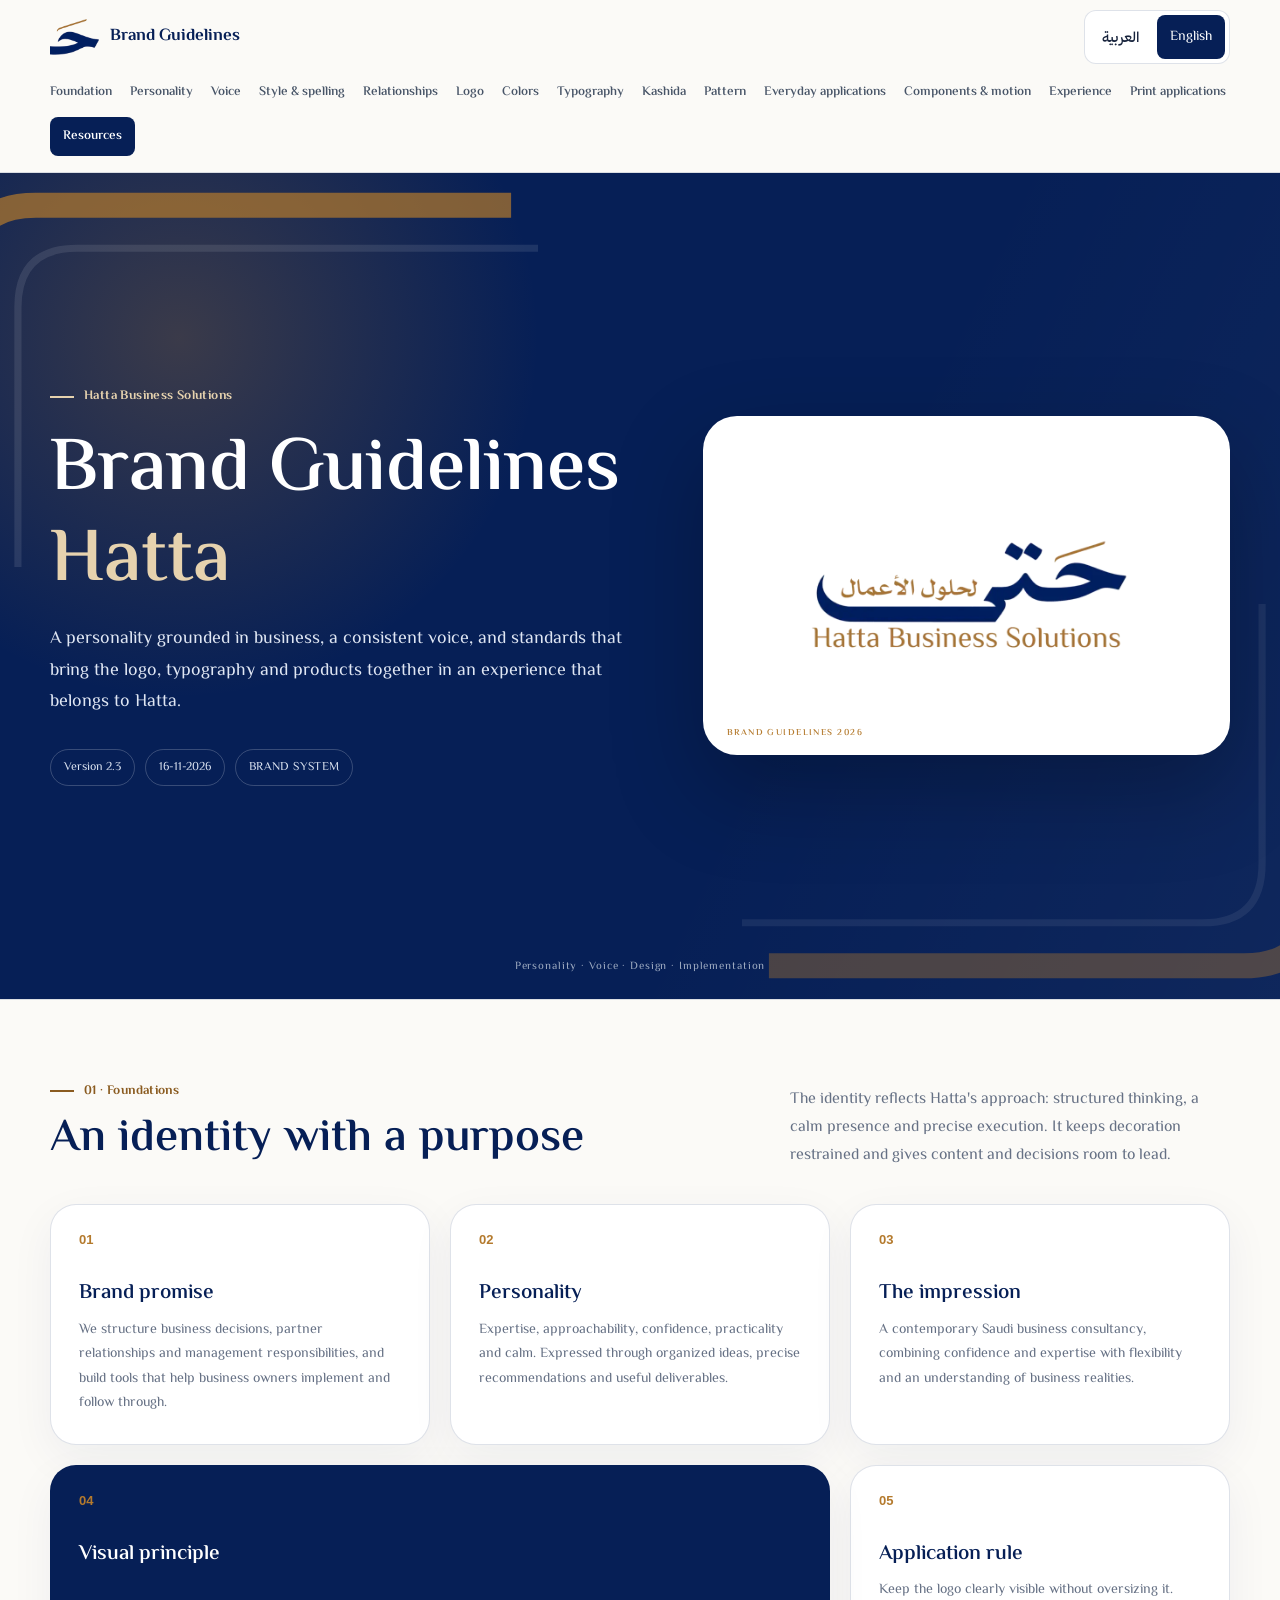
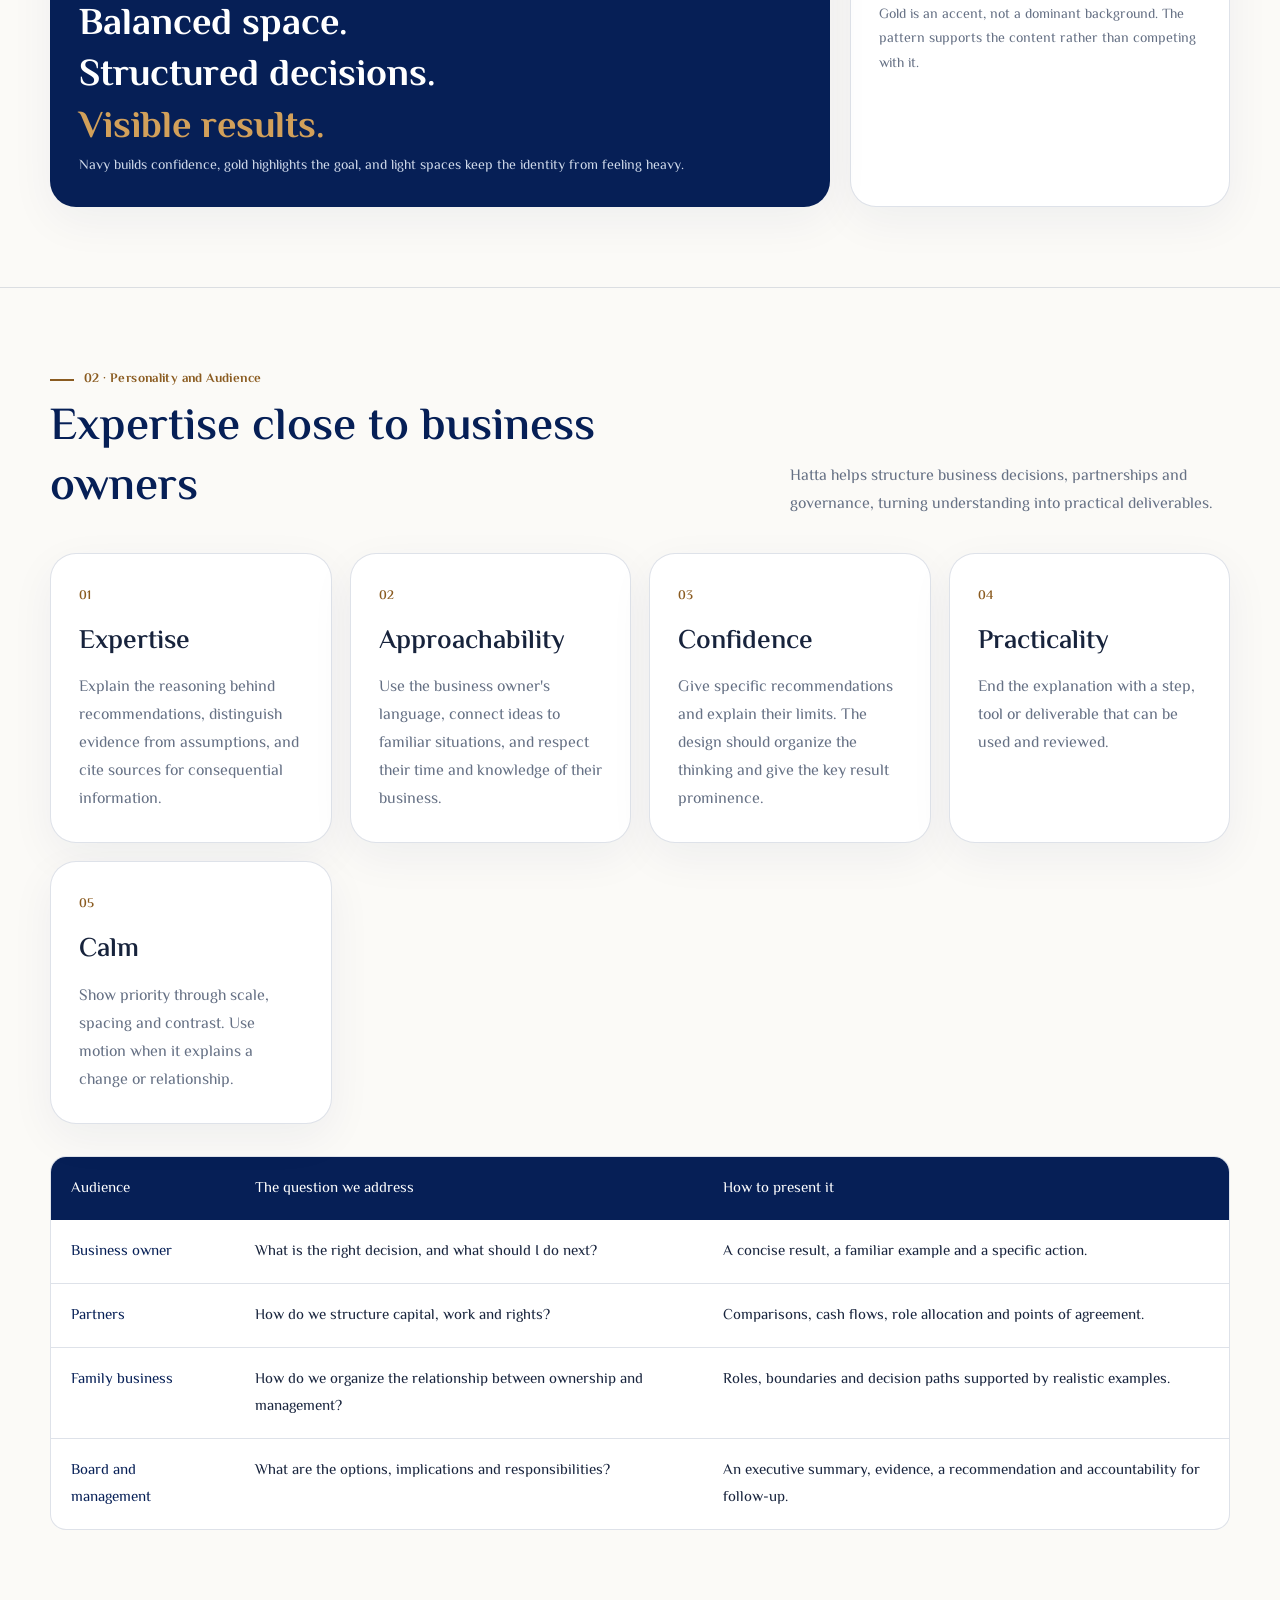
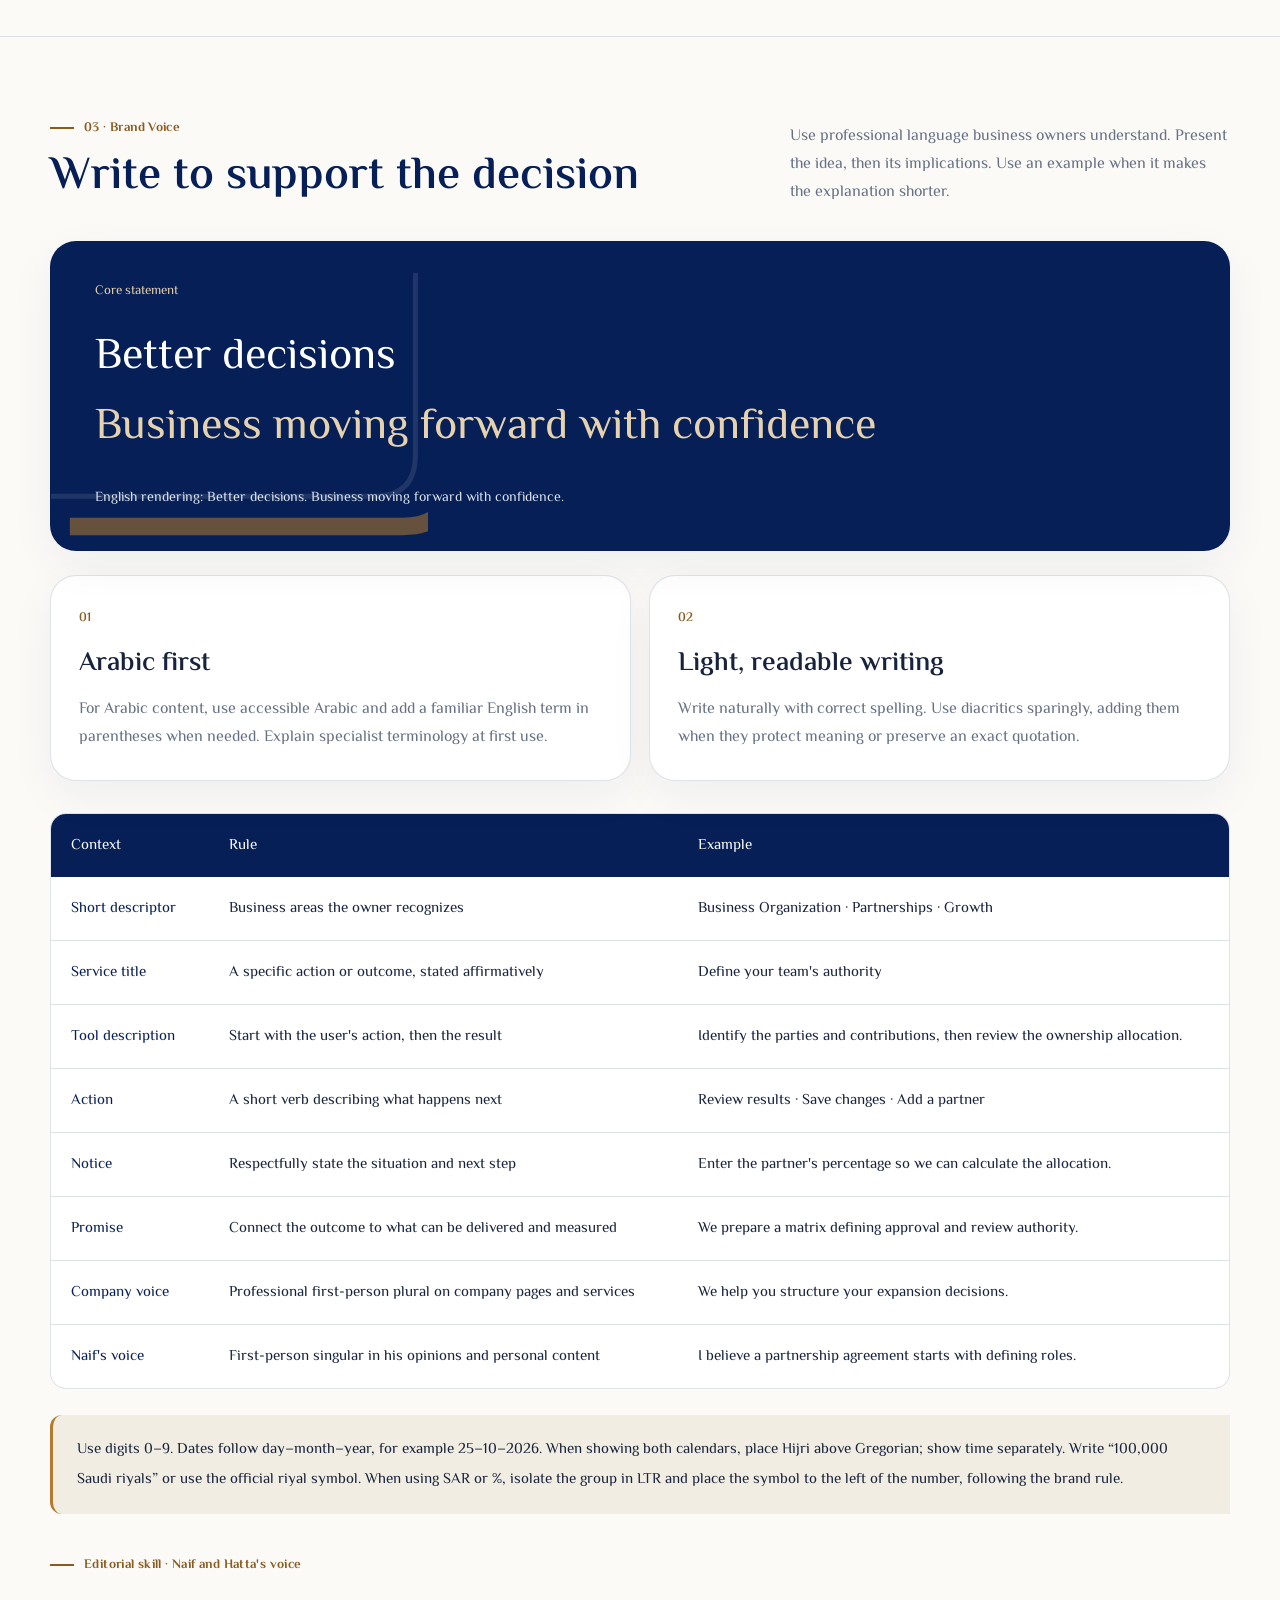
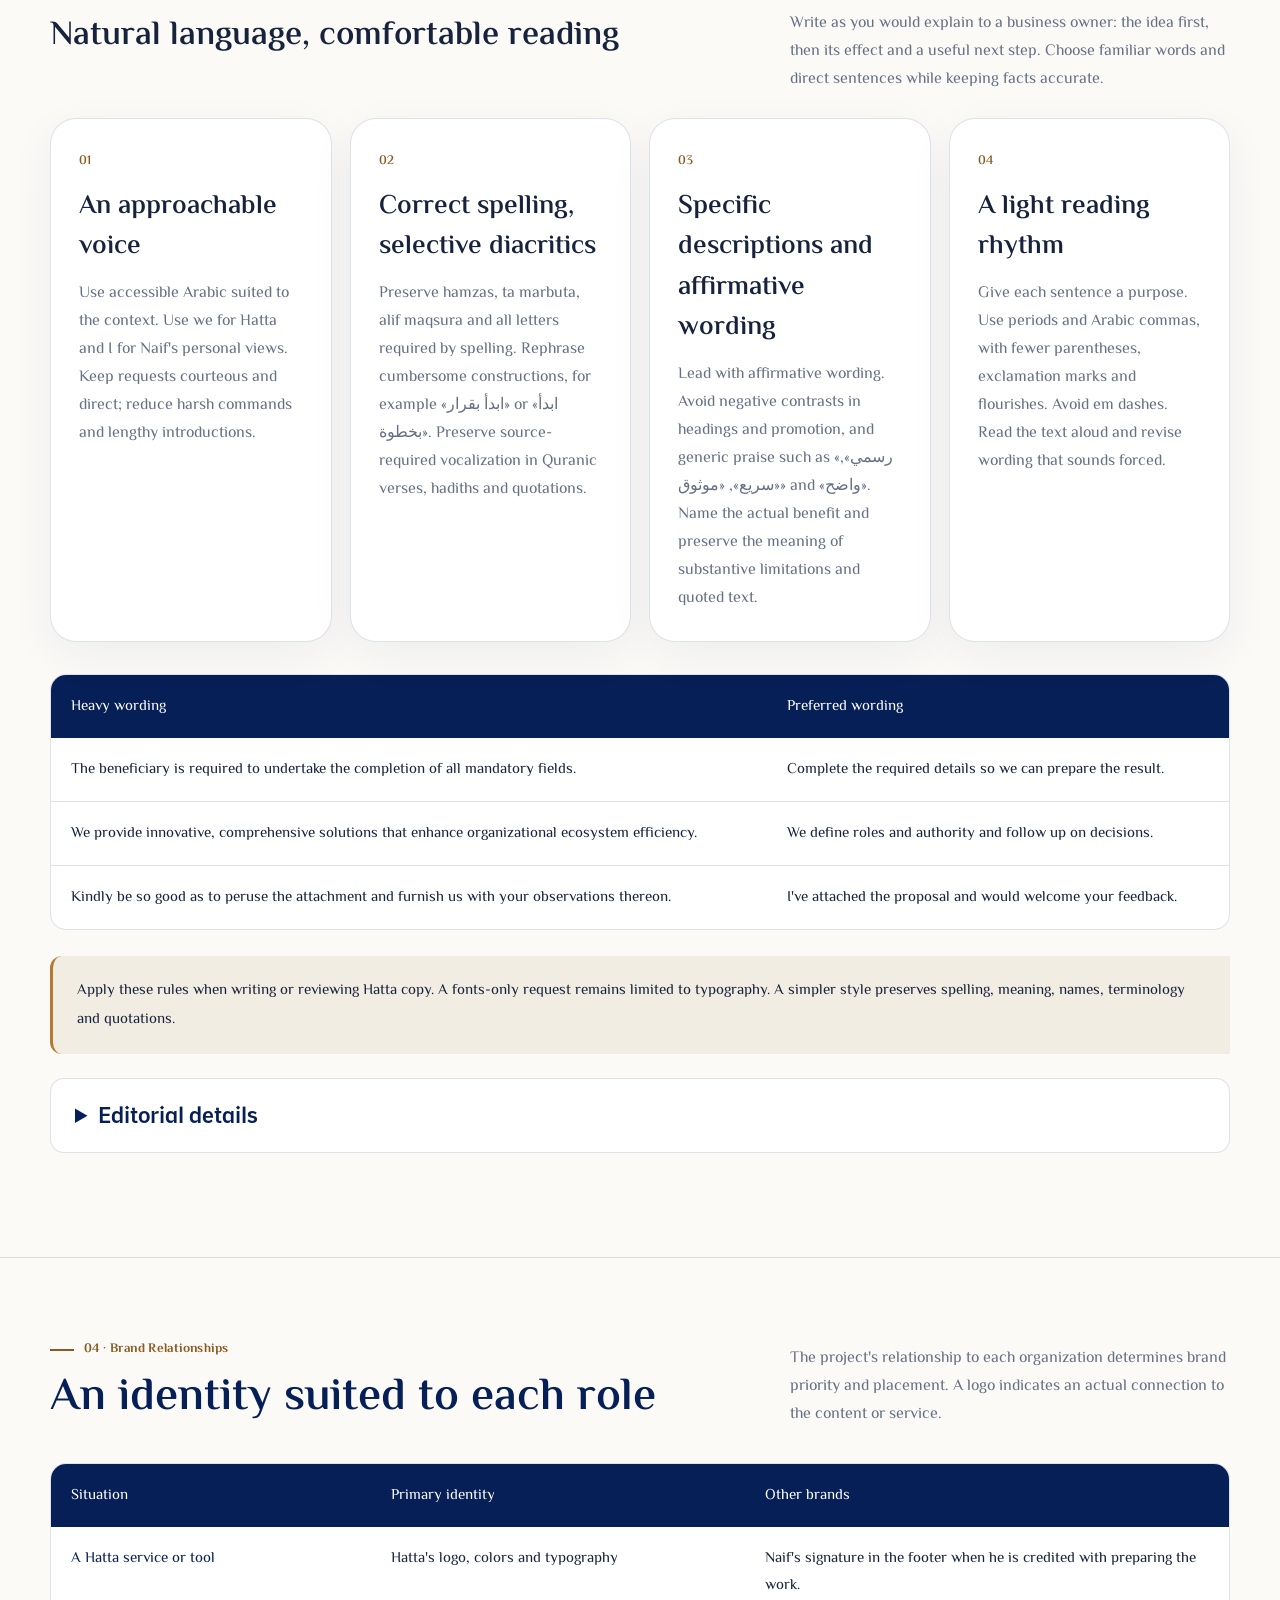
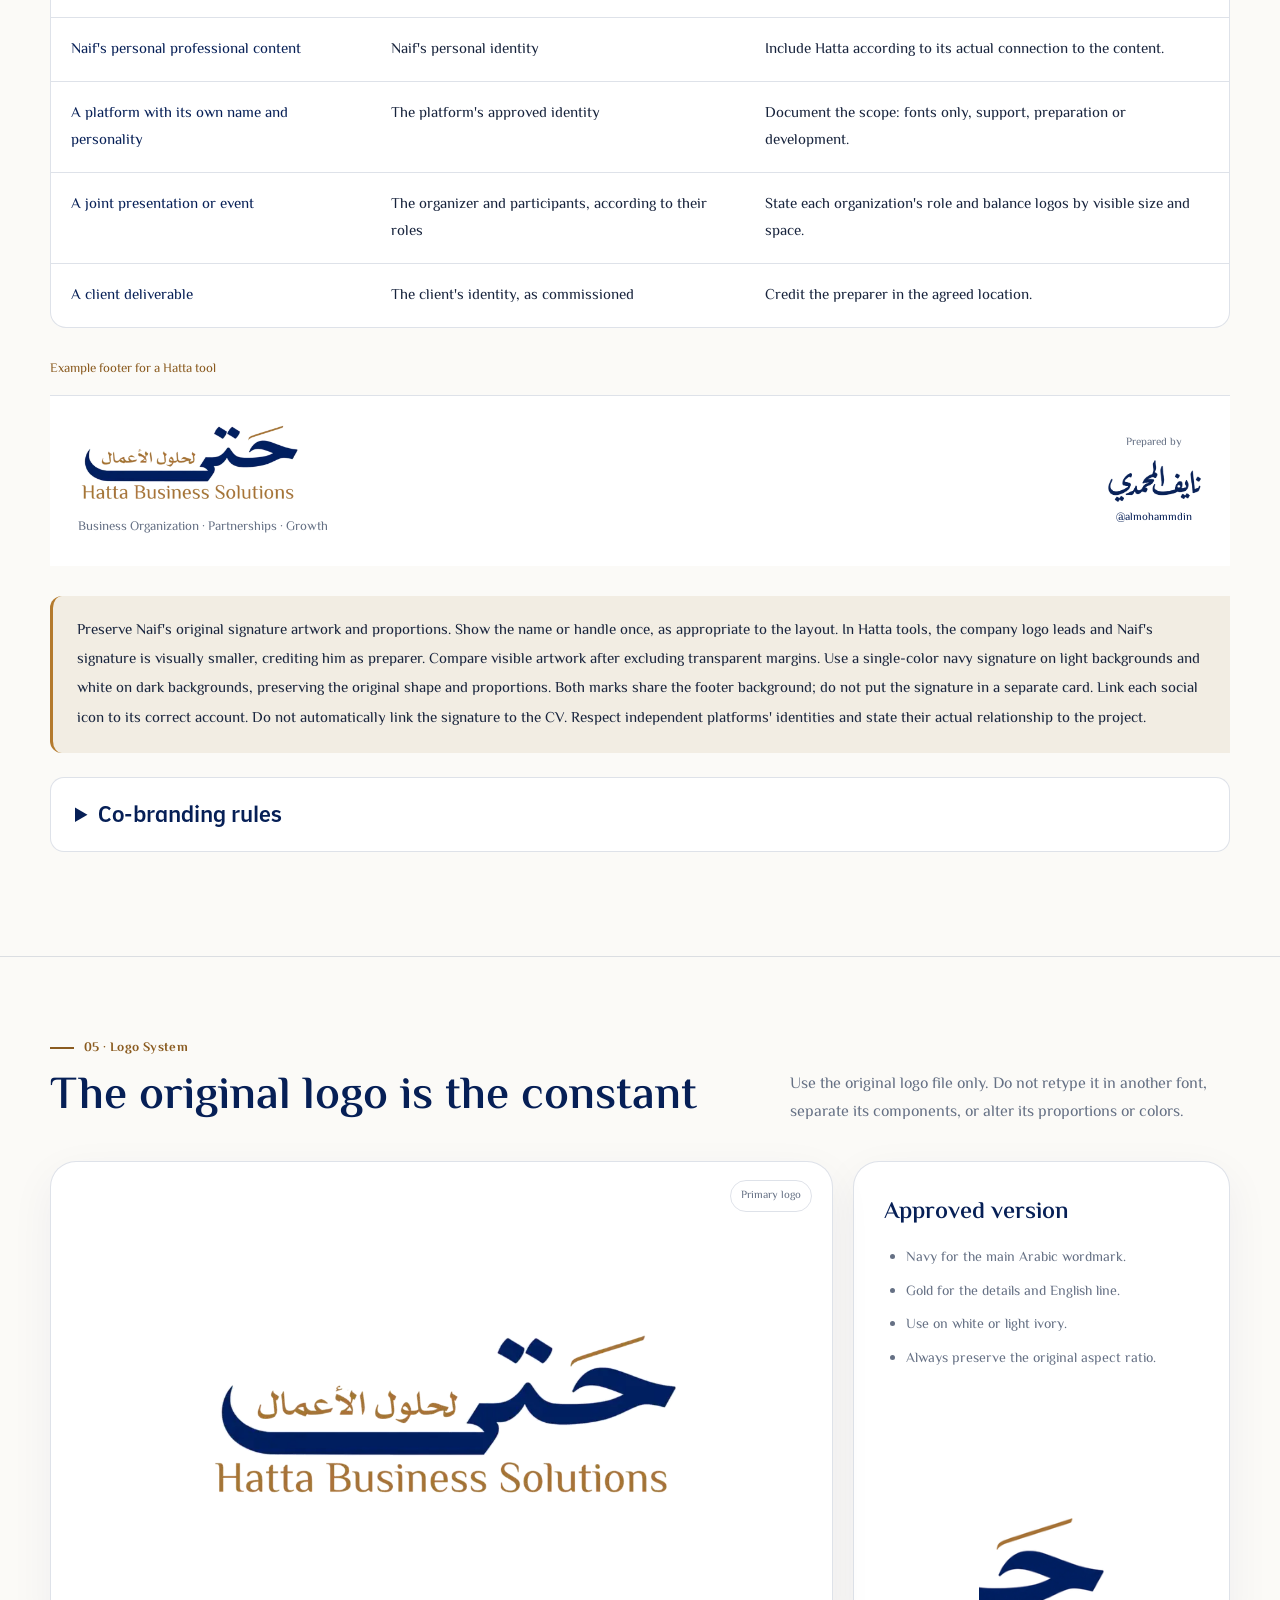
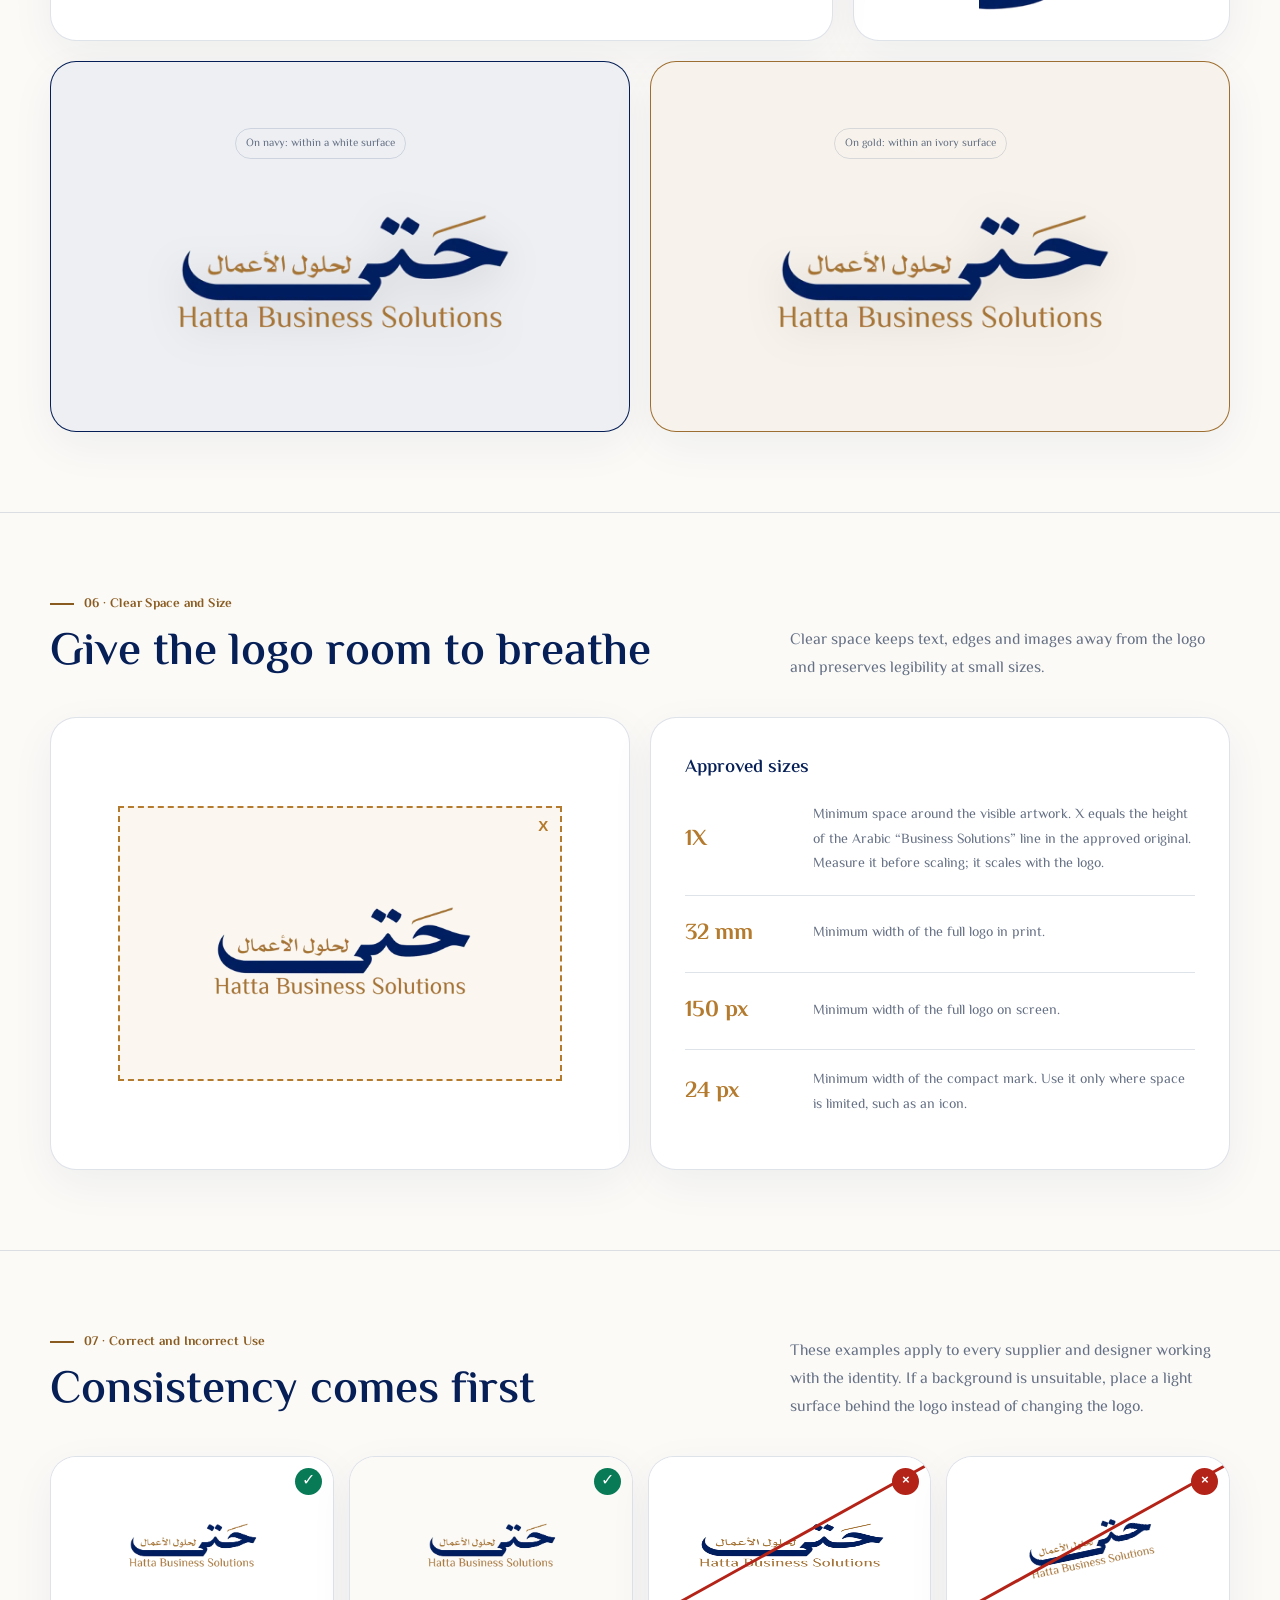
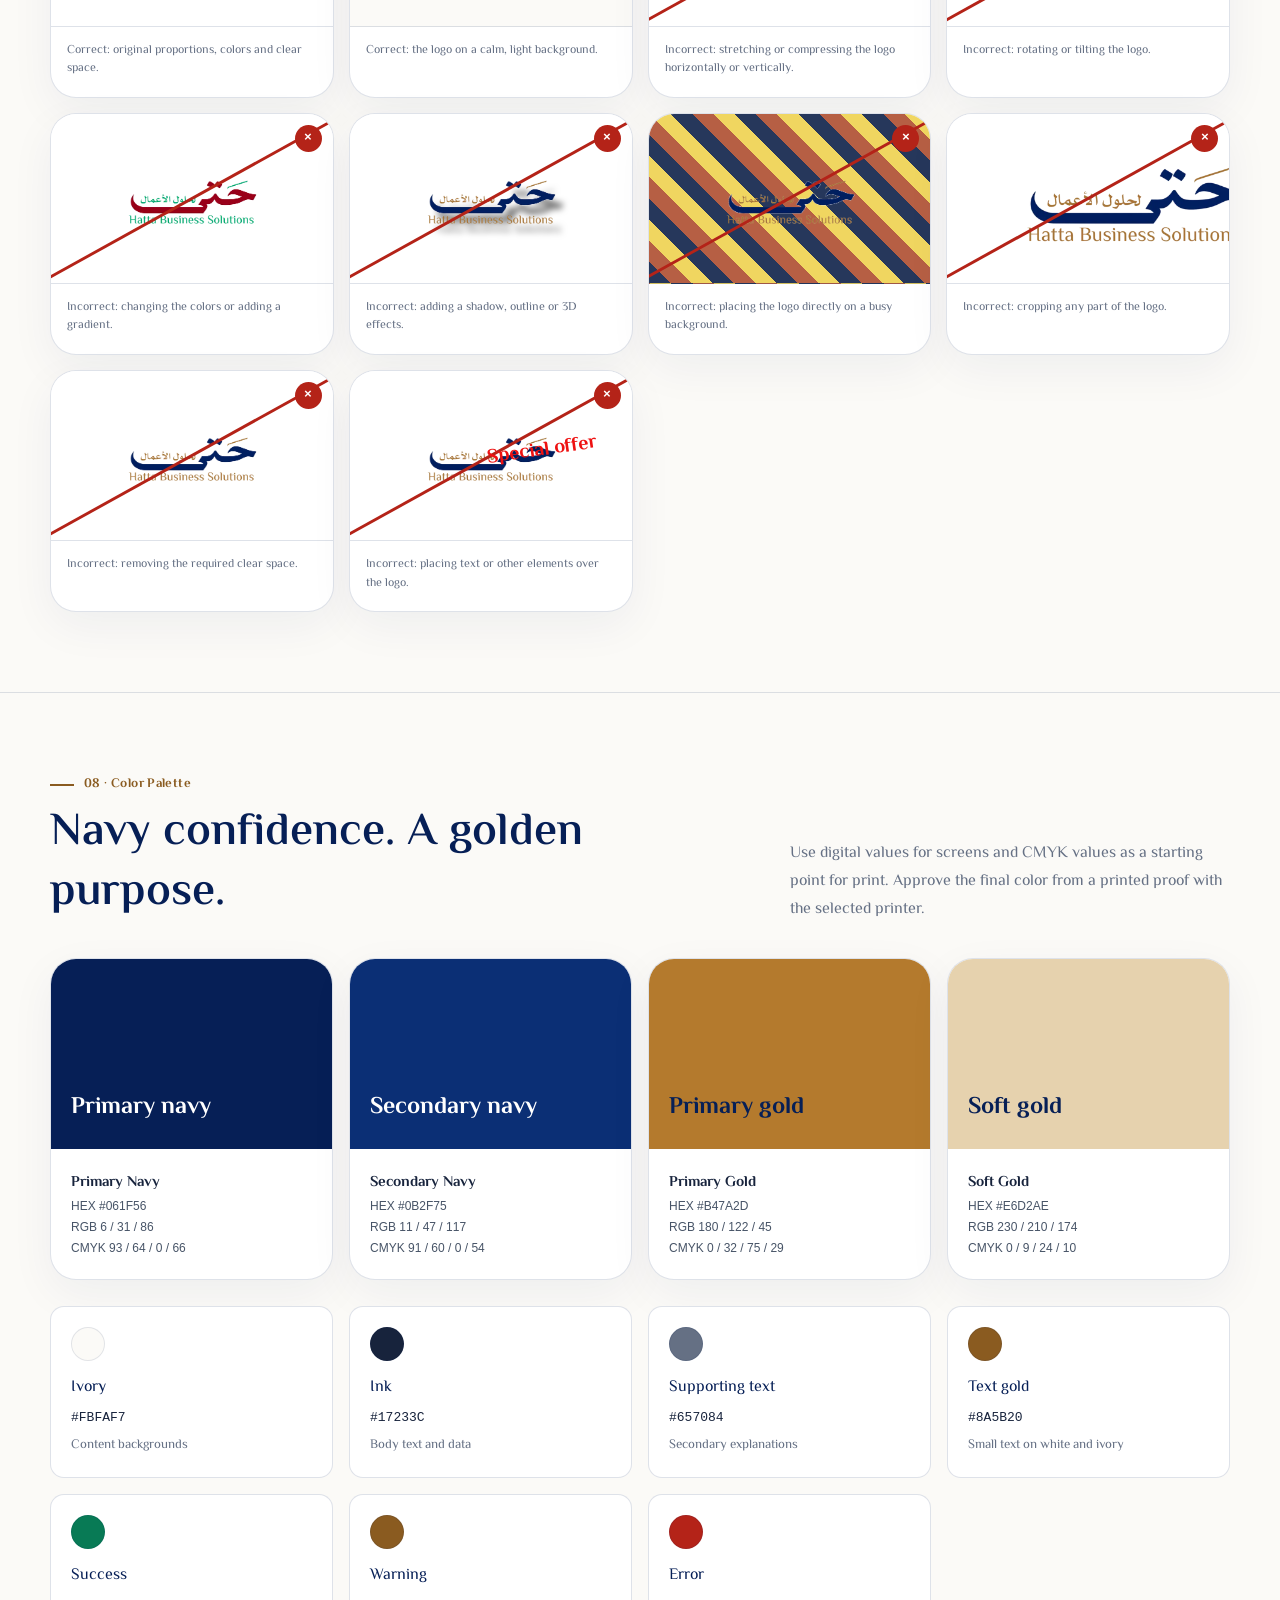
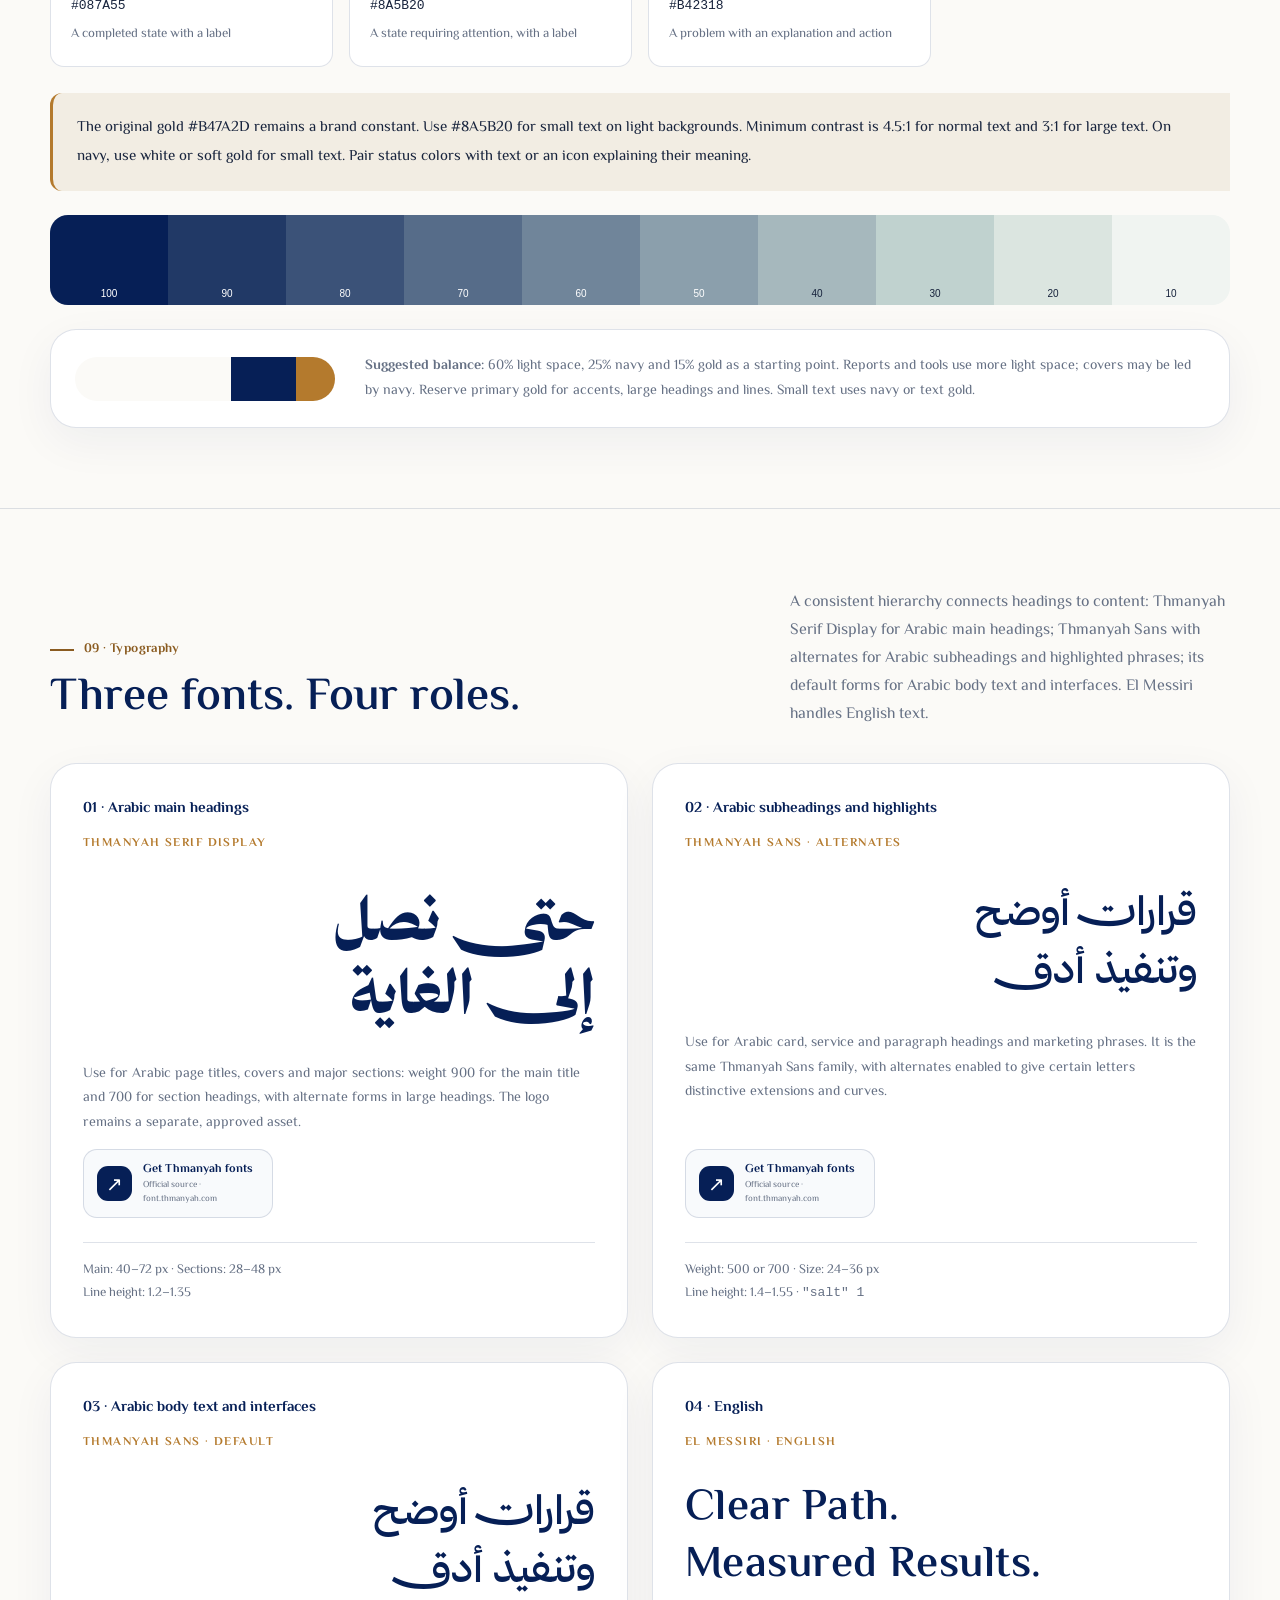
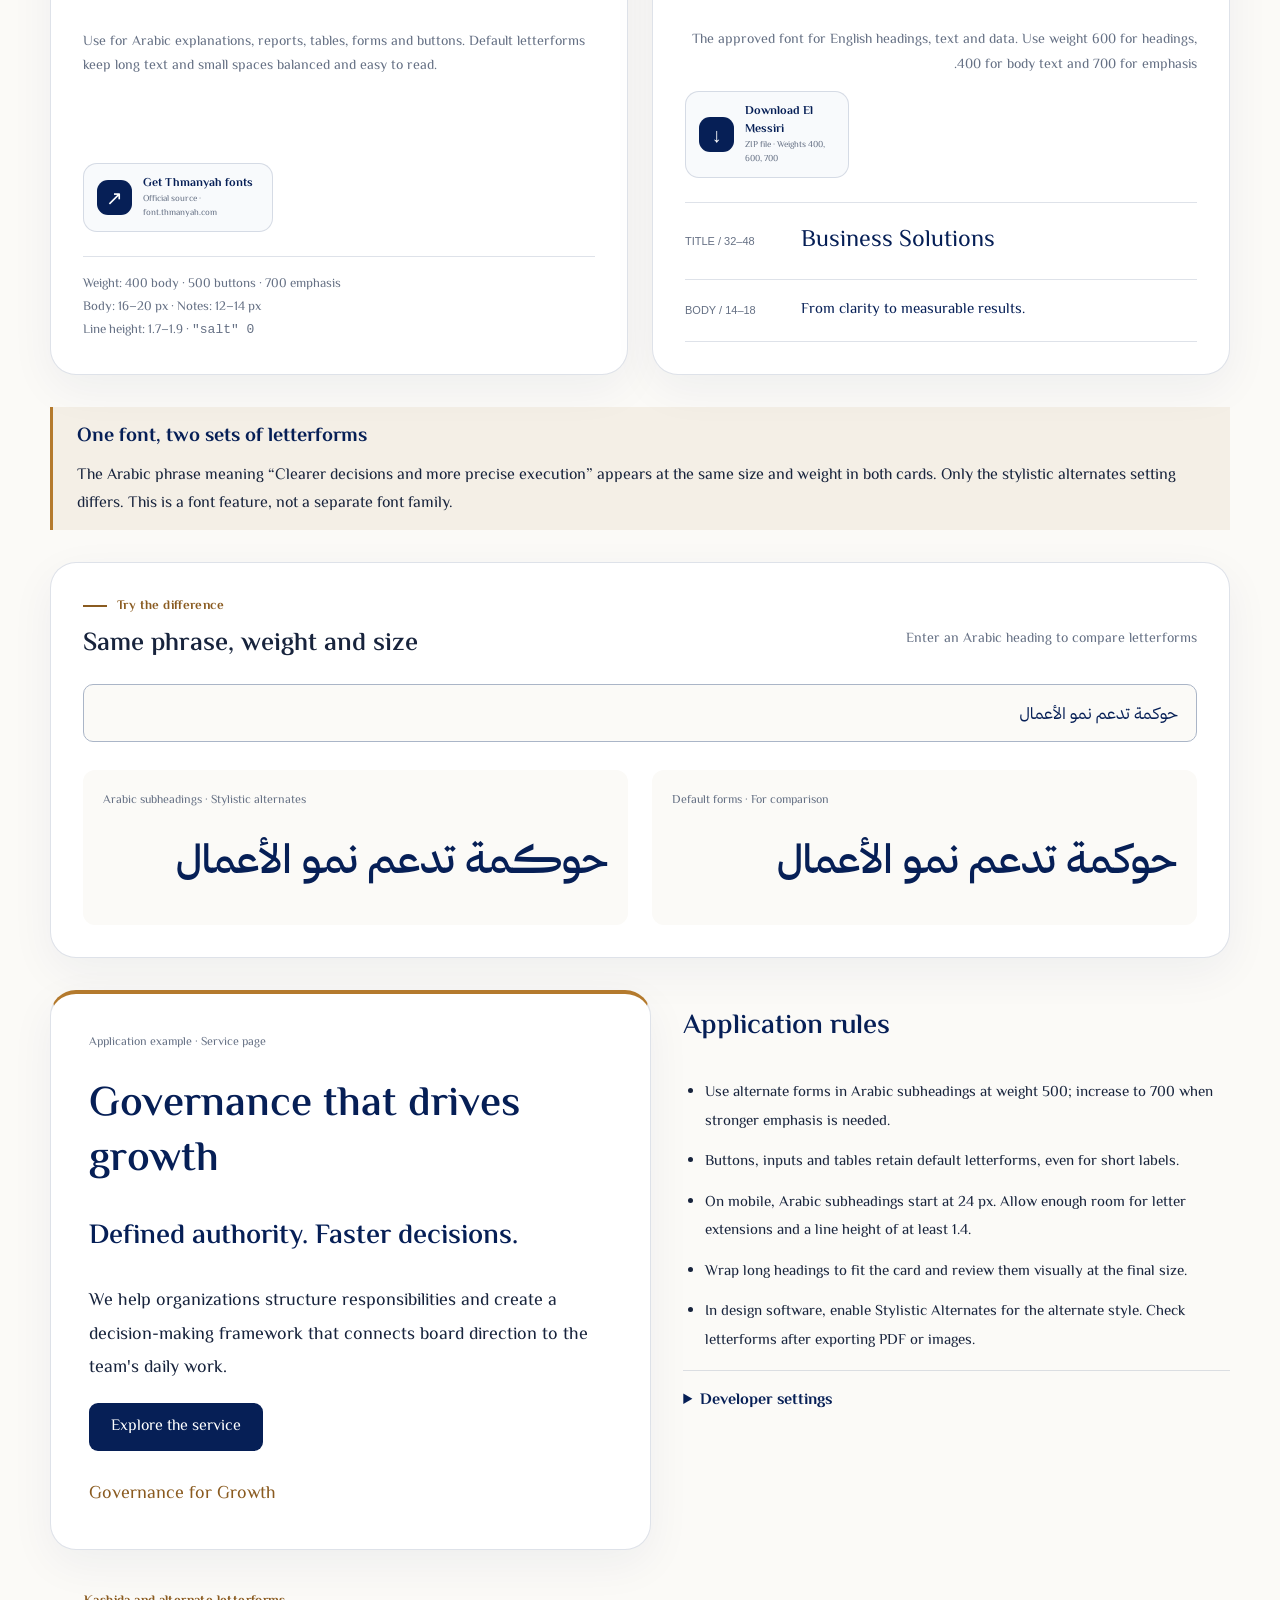
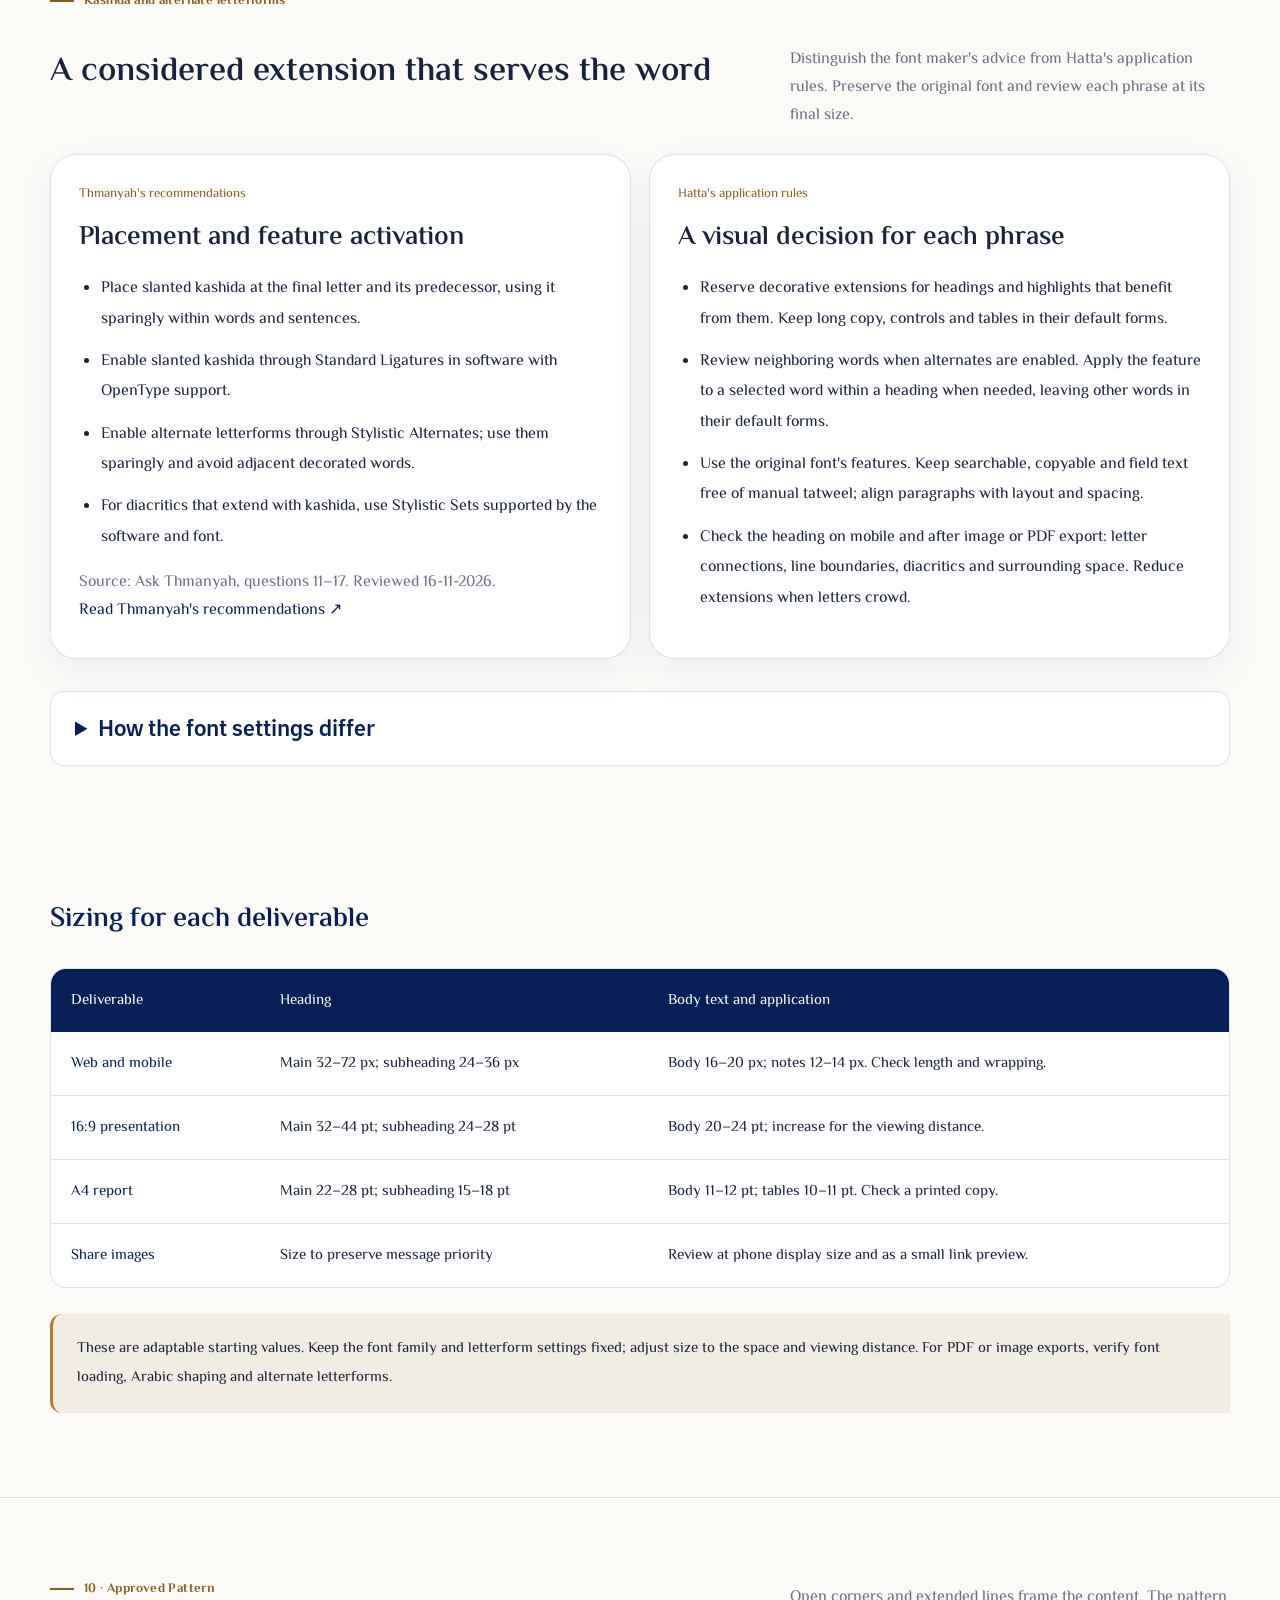
==== commit 5d089bde: "Order guide navigation by sections and expose spelling and kashida" ====
--- a/en.html
+++ b/en.html
@@ -100,10 +100,10 @@
 </style><link rel="stylesheet" href="assets/brand-marks.css"><link rel="stylesheet" href="guide-v2.css?v=2.3">
 <link rel="alternate" hreflang="ar" href="https://almohammdin.github.io/hatta-brand-guide/">
 <link rel="alternate" hreflang="en" href="https://almohammdin.github.io/hatta-brand-guide/en.html">
-<link rel="stylesheet" href="guide-languages.css?v=2.3">
+<link rel="stylesheet" href="guide-languages.css?v=2.3-nav1">
 </head>
 <body>
-  <a class="skip-link" href="#foundation">Skip to content</a><header class="topbar"><div class="wrap nav"><a class="mini-brand" href="#top"><img src="assets/hatta-mark.webp" alt="Hatta brand mark"><span><b>Brand Guidelines</b></span></a><nav class="links" aria-label="Brand guide sections"><a href="#foundation">Personality</a><a href="#voice">Voice</a><a href="#architecture">Relationships</a><a href="#logo">Logo</a><a href="#colors">Colors</a><a href="#type">Typography</a><a href="#daily">Applications</a><a href="#digital-quality">Experience</a><a href="#resources" class="nav-download">Resources</a></nav><div class="language-switch" aria-label="Language"><a href="./" lang="ar" dir="rtl" data-language-link>العربية</a><a href="en.html" lang="en" aria-current="page">English</a></div></div></header>
+  <a class="skip-link" href="#foundation">Skip to content</a><header class="topbar"><div class="wrap nav"><a class="mini-brand" href="#top"><img src="assets/hatta-mark.webp" alt="Hatta brand mark"><span><b>Brand Guidelines</b></span></a><nav class="links" aria-label="Brand guide sections"><a href="#foundation">Foundation</a><a href="#personality">Personality</a><a href="#voice">Voice</a><a href="#writing-style">Style & spelling</a><a href="#architecture">Relationships</a><a href="#logo">Logo</a><a href="#colors">Colors</a><a href="#type">Typography</a><a href="#kashida">Kashida</a><a href="#pattern">Pattern</a><a href="#daily">Everyday applications</a><a href="#interaction">Components & motion</a><a href="#digital-quality">Experience</a><a href="#applications">Print applications</a><a href="#resources" class="nav-download">Resources</a></nav><div class="language-switch" aria-label="Language"><a href="./" lang="ar" dir="rtl" data-language-link>العربية</a><a href="en.html" lang="en" aria-current="page">English</a></div></div></header>
   <main id="top">
     <section class="cover">
       <svg class="cover-pattern" aria-hidden="true"><defs><pattern id="cp" width="260" height="150" patternUnits="userSpaceOnUse" patternTransform="rotate(-8)"><path d="M-30 88 Q45 15 120 88 T285 88" fill="none" stroke="#b47a2d" stroke-width="4"/><circle cx="92" cy="110" r="5" fill="#b47a2d"/><circle cx="109" cy="110" r="5" fill="#b47a2d"/></pattern></defs><rect width="100%" height="100%" fill="url(#cp)"/></svg>
--- a/guide-languages.css
+++ b/guide-languages.css
@@ -6,3 +6,12 @@
 @media(prefers-reduced-motion:reduce){html[lang=en] .money-dot{left:50%;right:auto}}
 @media print{.language-switch{display:none!important}html[lang=en] .cover h1{font-size:42px}}
 @media(max-width:620px){.scroll-note{display:none}}
+
+/* Navigation follows the guide's section order. */
+.topbar .nav{display:flex;flex-direction:row;flex-wrap:wrap;align-items:center;justify-content:space-between;gap:8px 20px}
+.topbar .mini-brand{order:0}.topbar .language-switch{order:1}
+.topbar .links{order:2;flex:0 0 100%;width:100%;justify-content:flex-start;gap:4px 18px;padding-bottom:6px}
+.topbar .links a{white-space:nowrap}
+html{scroll-padding-top:180px}
+.editorial-rules,.kashida-rules{scroll-margin-top:0}
+@media(max-width:960px){.topbar .links{flex-wrap:nowrap;overflow-x:auto;gap:16px;scrollbar-width:thin}.topbar .nav{gap:6px 12px}html{scroll-padding-top:150px}}
